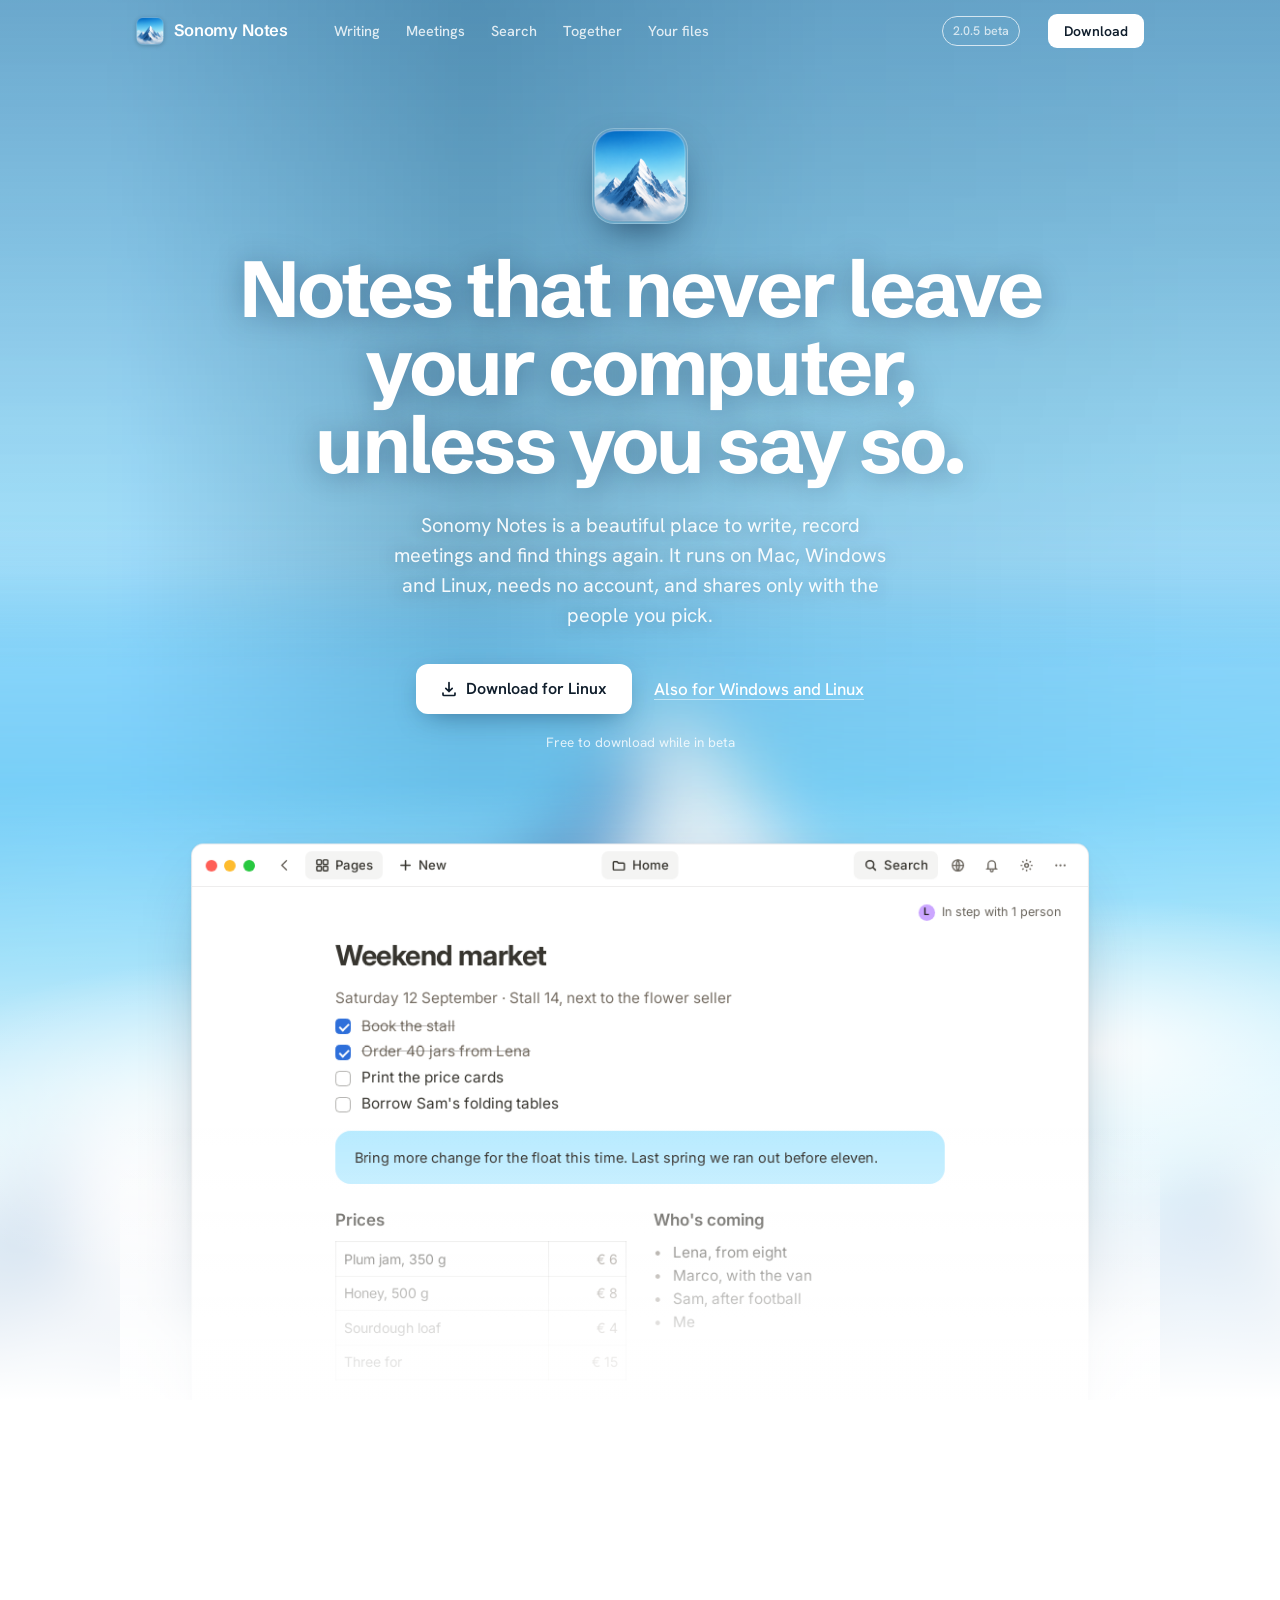
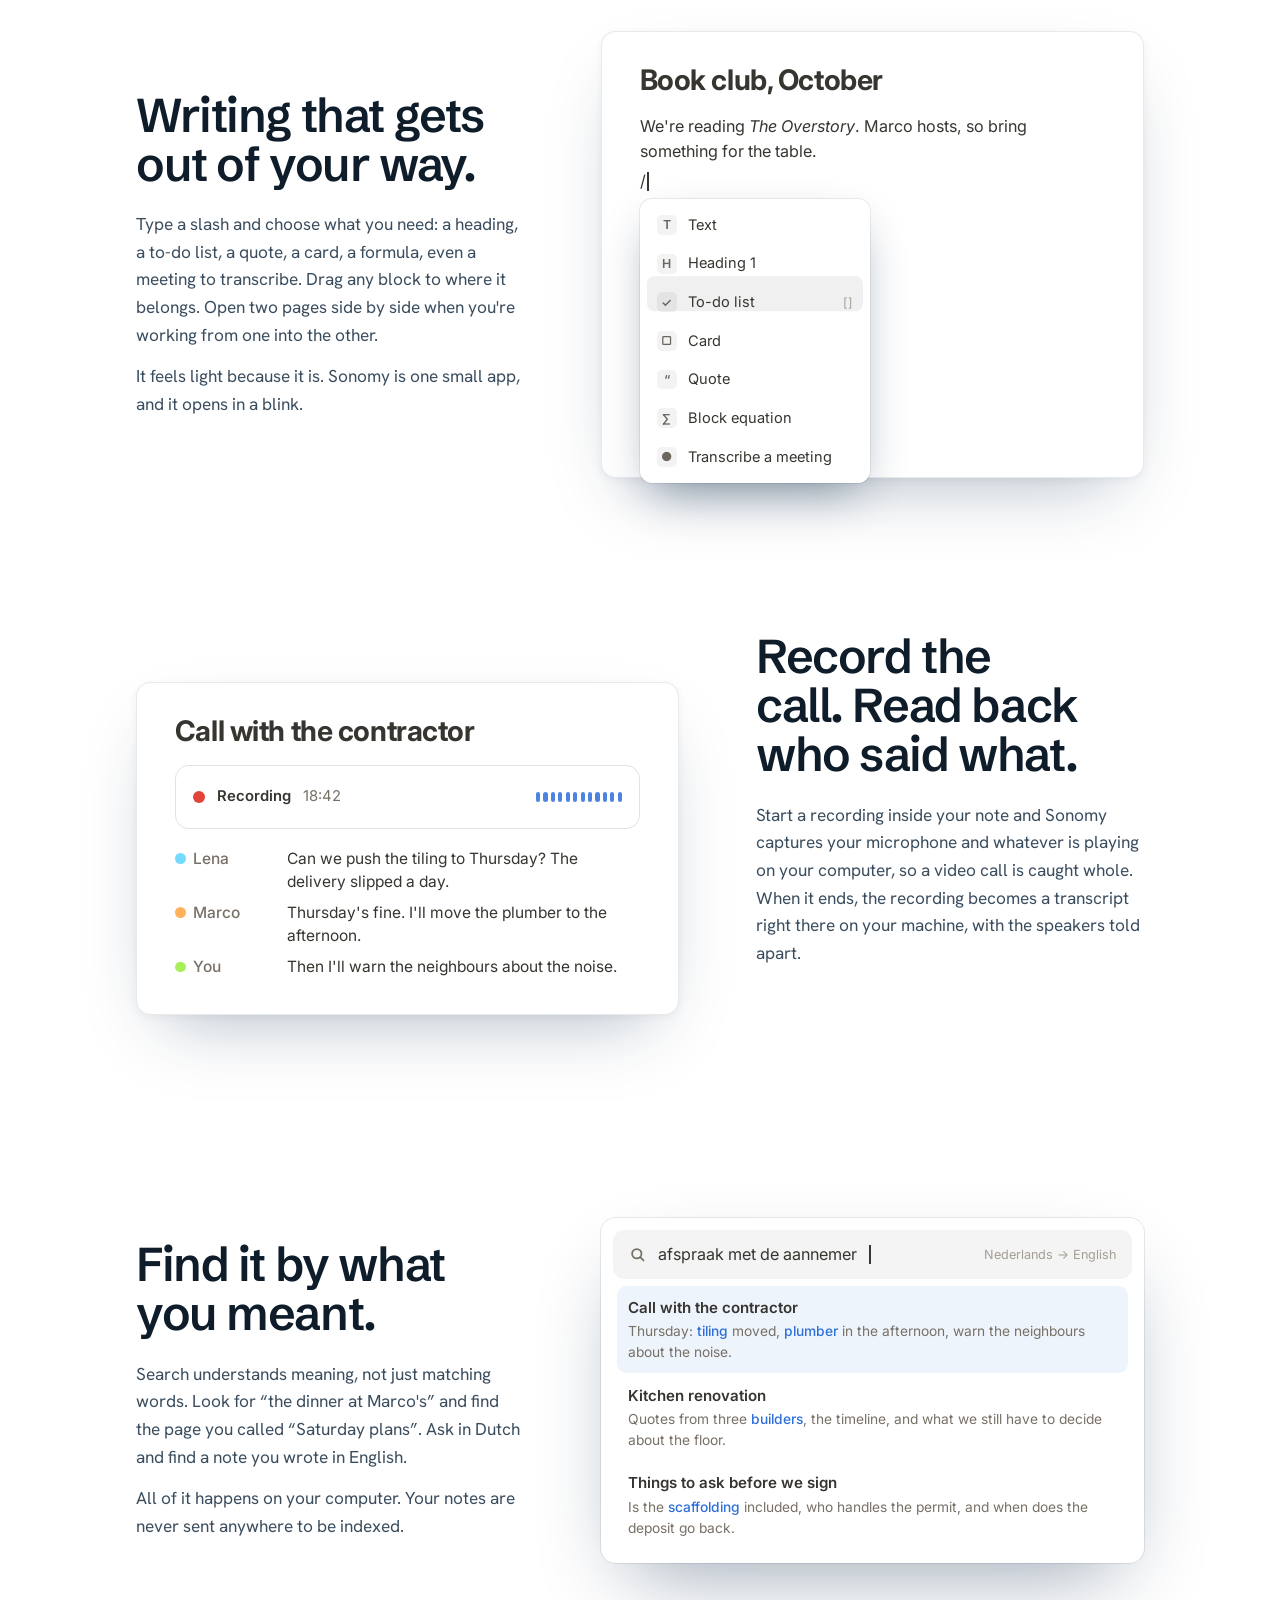
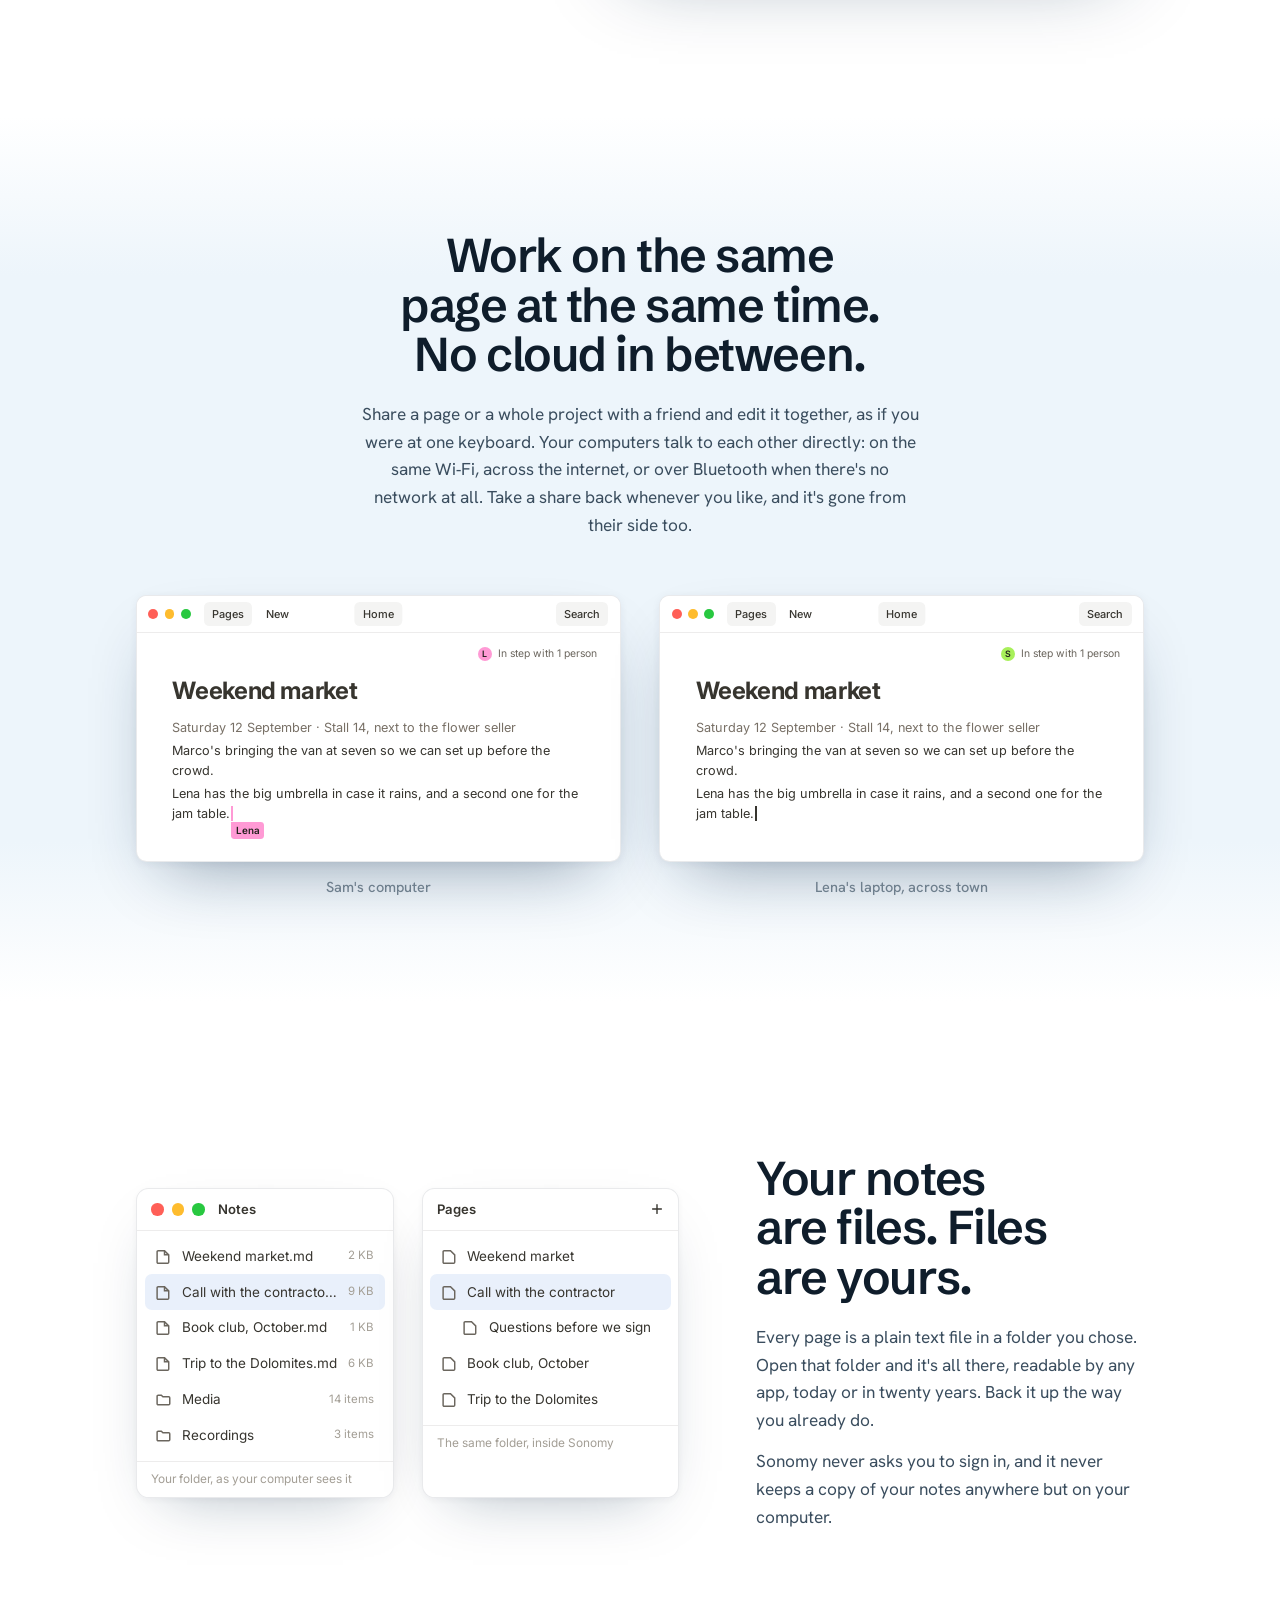
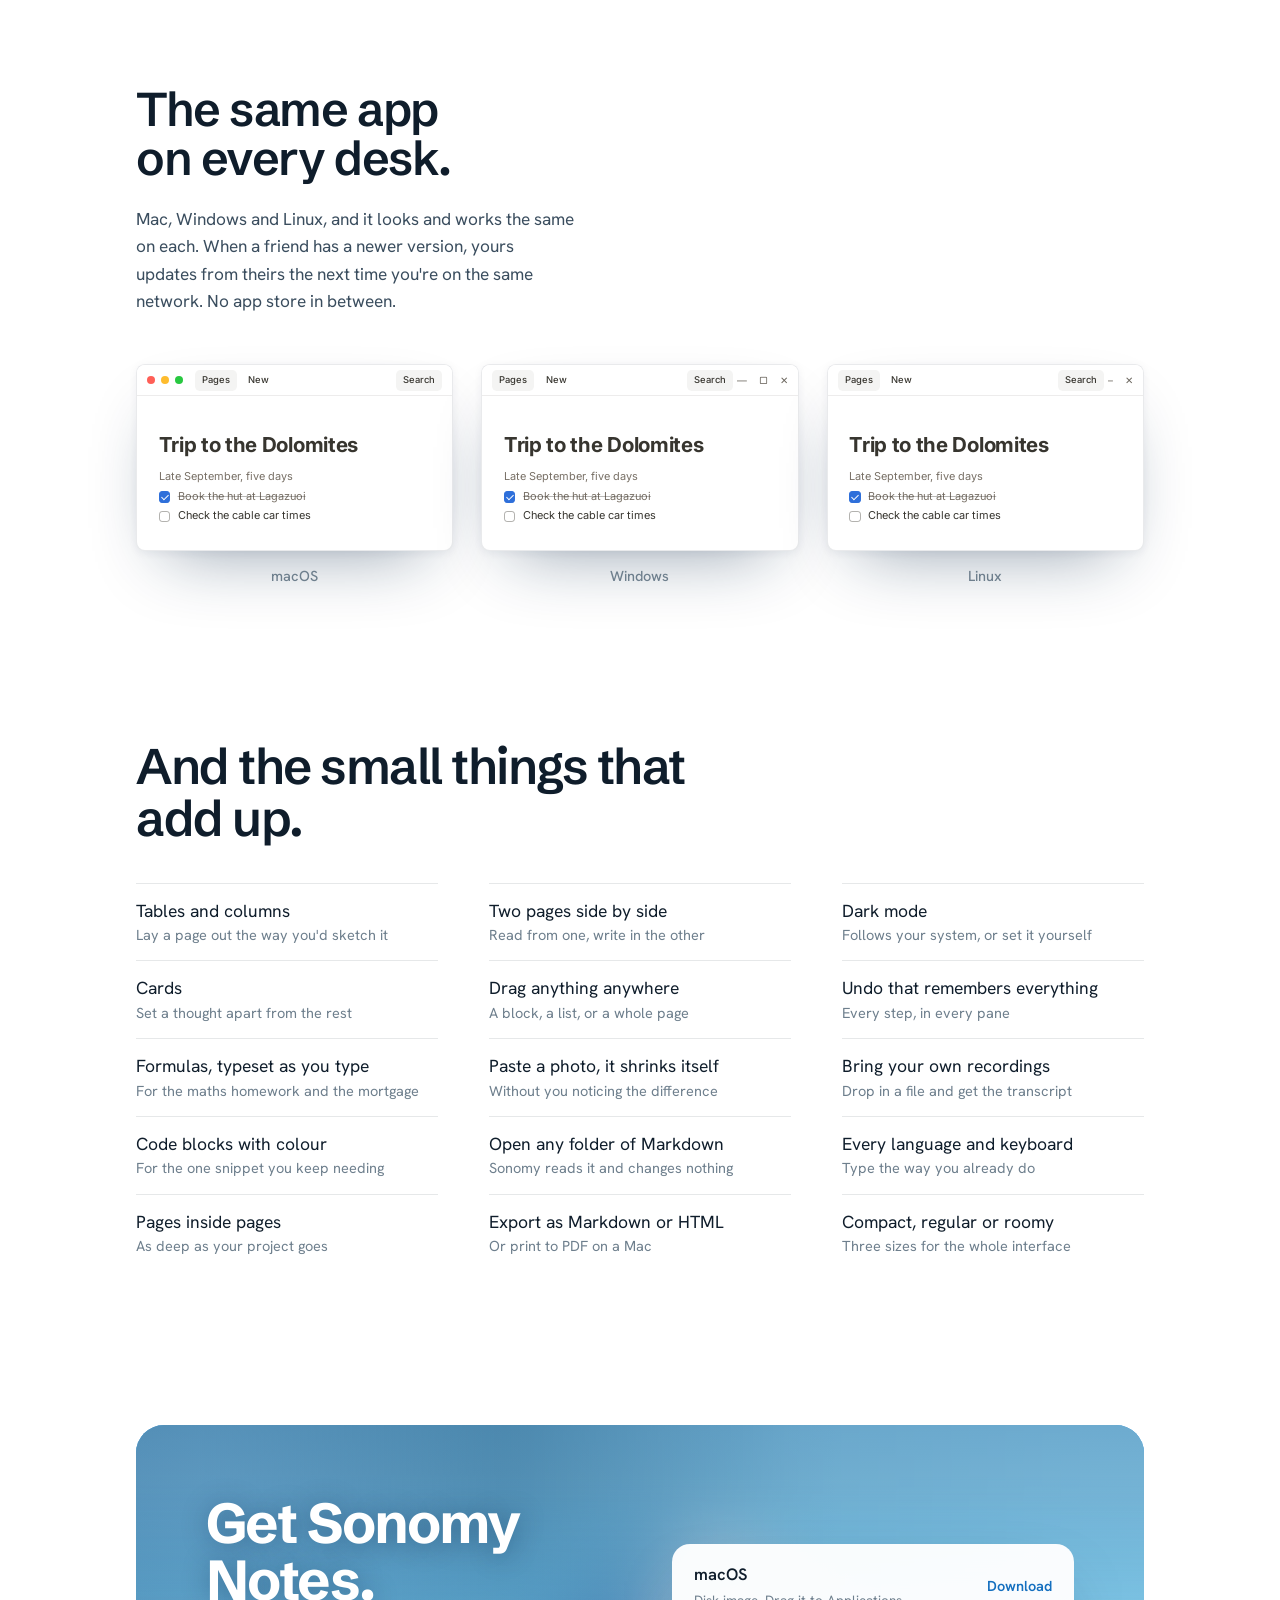
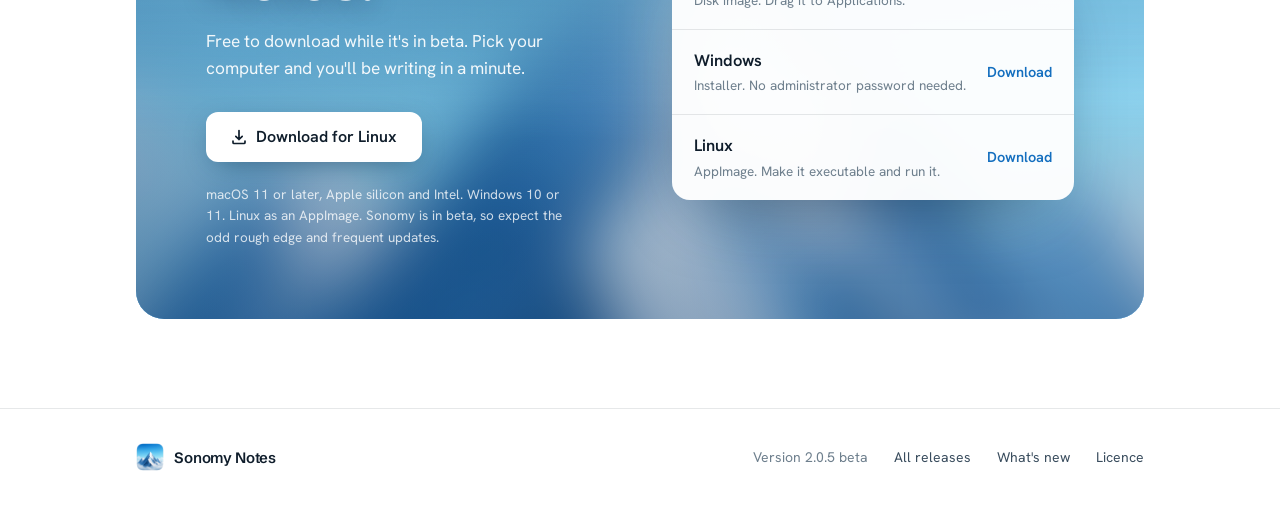
==== index.html @ e08ce179 "The version the page shows when it cannot ask The chip in the bar and the footer line said 2.0.4-bet" ====
<!doctype html>
<html lang="en">
<head>
<meta charset="utf-8">
<meta name="viewport" content="width=device-width, initial-scale=1">
<title>Sonomy Notes — notes that never leave your computer, unless you say so</title>
<meta name="description" content="A beautiful notes app for Mac, Windows and Linux. Write, record and transcribe meetings, search by meaning, and share pages with the people you choose. No account, no cloud.">

<meta property="og:title" content="Sonomy Notes">
<meta property="og:description" content="Notes that never leave your computer, unless you say so. Write, record meetings, search by meaning, share with the people you choose.">
<meta property="og:image" content="assets/summit.jpg">
<meta property="og:type" content="website">
<meta name="twitter:card" content="summary_large_image">
<meta name="theme-color" content="#1a7fd0">

<link rel="icon" href="assets/favicon.png" type="image/png">
<link rel="apple-touch-icon" href="assets/apple-touch-icon.png">

<link rel="preconnect" href="https://fonts.googleapis.com">
<link rel="preconnect" href="https://fonts.gstatic.com" crossorigin>
<link href="https://fonts.googleapis.com/css2?family=Schibsted+Grotesk:wght@500;600;700&family=Hanken+Grotesk:wght@400;500;600&family=Inter:wght@400;500;600;700&display=swap" rel="stylesheet">
<script>document.documentElement.className += ' js';</script>

<style>
:root {
  --sky-900: #0b4d8c;
  --sky-700: #146fbf;
  --sky-500: #2a93e0;
  --sky-200: #bfe3f7;
  --cloud: #edf5fb;
  --cloud-2: #f6fafd;
  --white: #ffffff;

  --ink: #0f1d2b;
  --ink-2: #3a4d5e;
  --ink-3: #6e7f8d;
  --line: rgba(15, 29, 43, .10);

  --display: 'Schibsted Grotesk', 'Helvetica Neue', Arial, sans-serif;
  --body: 'Hanken Grotesk', -apple-system, BlinkMacSystemFont, 'Segoe UI', Roboto, sans-serif;
  --ui: 'Inter', -apple-system, BlinkMacSystemFont, 'Segoe UI', Roboto, sans-serif;

  --gut: clamp(20px, 5vw, 56px);
  --measure: 1120px;
  --ease: cubic-bezier(.2, .7, .2, 1);
}

* { box-sizing: border-box; }
html { scroll-behavior: smooth; -webkit-text-size-adjust: 100%; }
@media (prefers-reduced-motion: reduce) { html { scroll-behavior: auto; } }

body {
  margin: 0;
  background: var(--white);
  color: var(--ink);
  font-family: var(--body);
  font-size: 17px;
  line-height: 1.55;
  -webkit-font-smoothing: antialiased;
  text-rendering: optimizeLegibility;
  overflow-x: hidden;
}
img { max-width: 100%; display: block; }
a { color: inherit; }
p { margin: 0; }
h1, h2, h3 { margin: 0; font-family: var(--display); font-weight: 600; }

:focus-visible { outline: 2px solid var(--sky-700); outline-offset: 3px; border-radius: 6px; }

.wrap { width: 100%; max-width: var(--measure); margin-inline: auto; padding-inline: var(--gut); }

/* Reveal on scroll. Only when scripting is on, so nothing is ever hidden without it. */
.js .rv {
  opacity: 0;
  transform: translateY(26px);
  transition: opacity .9s var(--ease), transform .9s var(--ease);
  transition-delay: var(--d, 0ms);
}
.js .rv.is-in { opacity: 1; transform: none; }
@media (prefers-reduced-motion: reduce) {
  .js .rv { opacity: 1; transform: none; transition: none; }
}

/* ---------------------------------------------------------------- Bar */
.bar {
  position: fixed; top: 0; left: 0; right: 0; z-index: 50;
  color: #fff;
  transition: background-color .35s ease, color .35s ease, border-color .35s ease, box-shadow .35s ease;
  border-bottom: 1px solid transparent;
}
.bar.is-stuck {
  color: var(--ink);
  background: rgba(255, 255, 255, .78);
  -webkit-backdrop-filter: blur(16px) saturate(160%);
  backdrop-filter: blur(16px) saturate(160%);
  border-bottom-color: var(--line);
}
.bar-in {
  display: flex; align-items: center; gap: 28px;
  height: 62px; max-width: var(--measure); margin-inline: auto; padding-inline: var(--gut);
}
.mark { display: flex; align-items: center; gap: 10px; text-decoration: none; }
.mark img { width: 28px; height: 28px; border-radius: 7px; box-shadow: 0 1px 4px rgba(0, 0, 0, .18); }
.mark span { font-family: var(--display); font-weight: 600; font-size: 16.5px; letter-spacing: -.01em; }
.nav { display: flex; gap: 26px; margin-left: 18px; }
.nav a {
  font-size: 14.5px; font-weight: 500; text-decoration: none; opacity: .82;
  transition: opacity .2s ease;
}
.nav a:hover { opacity: 1; }
.bar-sp { flex: 1; }
.ver {
  font-size: 12.5px; font-weight: 500; letter-spacing: .01em; opacity: .72;
  padding: 4px 10px; border-radius: 999px; border: 1px solid currentColor;
  white-space: nowrap;
}
.bar .btn-bar {
  opacity: 0; transform: translateY(-3px); pointer-events: none;
  transition: opacity .3s ease, transform .3s ease;
}
.bar.is-stuck .btn-bar { opacity: 1; transform: none; pointer-events: auto; }

/* ---------------------------------------------------------------- Buttons */
.btn {
  display: inline-flex; align-items: center; gap: 9px;
  font-family: var(--body); font-weight: 600; font-size: 16px; line-height: 1;
  text-decoration: none; padding: 16px 24px; border-radius: 12px;
  border: 1px solid transparent; cursor: pointer;
  transition: transform .2s var(--ease), box-shadow .2s var(--ease), background-color .2s ease, color .2s ease;
}
.btn svg { width: 16px; height: 16px; flex: none; }
.btn:hover { transform: translateY(-1px); }
.btn:active { transform: translateY(0); }
.btn-light { background: #fff; color: var(--ink); box-shadow: 0 8px 28px -10px rgba(6, 40, 70, .55); }
.btn-light:hover { box-shadow: 0 14px 34px -12px rgba(6, 40, 70, .6); }
.btn-ink { background: var(--ink); color: #fff; }
.btn-ink:hover { background: #1b2f41; }
.btn-sm { padding: 9px 15px; font-size: 14px; border-radius: 9px; }
.bar:not(.is-stuck) .btn-bar { background: #fff; color: var(--ink); }
.bar.is-stuck .btn-bar { background: var(--ink); color: #fff; box-shadow: none; }
.btn-text {
  font-weight: 500; text-decoration: underline; text-underline-offset: 4px; text-decoration-thickness: 1px;
  text-decoration-color: rgba(255, 255, 255, .5);
}
.btn-text:hover { text-decoration-color: currentColor; }
@media (prefers-reduced-motion: reduce) { .btn, .btn:hover { transform: none; } }

/* ---------------------------------------------------------------- Hero */
.hero {
  position: relative; overflow: hidden; isolation: isolate;
  background: #1f86d4; color: #fff;
  padding-top: 128px;
}
/* Two blurred crops of the icon artwork: the sky as a stretched strip, and the
   peak low down, masked, so its brightness sits behind the window rather than
   behind the headline. Both are tiny bitmaps; the blur does the rest. */
.sky {
  position: absolute; inset: -6%; z-index: -4;
  background: url("assets/sky.png") 50% 50% / 100% 100% no-repeat;
  filter: blur(18px) saturate(1.08);
}
.peak {
  position: absolute; left: -10%; right: -10%; bottom: -12%; height: 78%; z-index: -3;
  background: url("assets/peak.png") 50% 100% / 118% auto no-repeat;
  filter: blur(34px) saturate(1.05);
  -webkit-mask-image: linear-gradient(180deg, rgba(0,0,0,0) 0%, #000 45%);
  mask-image: linear-gradient(180deg, rgba(0,0,0,0) 0%, #000 45%);
  animation: skydrift 40s ease-in-out infinite alternate;
}
@keyframes skydrift {
  from { transform: translate3d(0, 0, 0) scale(1); }
  to   { transform: translate3d(-2%, 1%, 0) scale(1.06); }
}
.sky-tint {
  position: absolute; inset: 0; z-index: -2;
  background:
    linear-gradient(180deg, rgba(8, 60, 110, .34) 0%, rgba(8, 60, 110, .10) 30%, rgba(8, 60, 110, 0) 48%),
    linear-gradient(180deg, rgba(255, 255, 255, 0) 56%, rgba(255, 255, 255, .6) 78%, #fff 100%);
}
.cloud {
  position: absolute; z-index: -1; border-radius: 50%;
  background: radial-gradient(closest-side, rgba(255, 255, 255, .95), rgba(255, 255, 255, 0));
  pointer-events: none;
}
.cloud.a { width: 62vw; height: 26vw; left: -10vw; bottom: 8%; animation: drift 44s ease-in-out infinite alternate; }
.cloud.b { width: 58vw; height: 24vw; right: -14vw; bottom: 14%; animation: drift 52s ease-in-out infinite alternate-reverse; }
.cloud.c { width: 40vw; height: 16vw; left: 30vw; bottom: 2%; animation: drift 60s ease-in-out infinite alternate; }
@keyframes drift {
  from { transform: translate3d(0, 0, 0); }
  to   { transform: translate3d(6vw, -1.5vw, 0); }
}

.hero-in { position: relative; text-align: center; }
.hero-icon {
  width: 96px; height: 96px; margin: 0 auto 26px; border-radius: 22px;
  box-shadow: 0 18px 40px -14px rgba(4, 30, 60, .7), 0 0 0 1px rgba(255, 255, 255, .25) inset;
  animation: rise .9s var(--ease) both;
}
h1.hero-h {
  font-size: clamp(38px, 6.2vw, 80px);
  line-height: .98; letter-spacing: -.035em; font-weight: 700;
  max-width: 24ch; margin: 0 auto 28px;
  text-shadow: 0 2px 30px rgba(4, 30, 60, .35);
}
h1.hero-h span { display: block; animation: rise .9s var(--ease) both; }
h1.hero-h span:nth-child(2) { animation-delay: .07s; }
h1.hero-h span:nth-child(3) { animation-delay: .14s; }
.hero-lede {
  font-size: clamp(17px, 1.55vw, 20px); line-height: 1.5;
  color: rgba(255, 255, 255, .92); max-width: 46ch; margin: 0 auto 34px;
  text-shadow: 0 1px 18px rgba(4, 30, 60, .35);
  animation: rise .9s var(--ease) .16s both;
}
.hero-cta {
  display: flex; flex-wrap: wrap; justify-content: center; align-items: center; gap: 14px 22px;
  animation: rise .9s var(--ease) .26s both;
}
.hero-meta {
  display: block; margin-top: 18px; font-size: 13.5px; color: rgba(255, 255, 255, .8);
  animation: rise .9s var(--ease) .32s both;
  min-height: 1.4em;
}
@keyframes rise {
  from { opacity: 0; transform: translateY(18px); }
  to   { opacity: 1; transform: none; }
}

/* The window, coming up out of the cloud */
.hero-shot {
  position: relative; margin: clamp(36px, 4vw, 52px) auto 0;
  max-width: 1040px; padding-inline: var(--gut);
  --p: 0;
}
.shot-move {
  transform: translateY(calc((1 - var(--p)) * 46px)) scale(calc(.962 + var(--p) * .038));
  transform-origin: 50% 0;
  animation: shotin 1.2s var(--ease) .2s both;
  will-change: transform;
}
@keyframes shotin {
  from { opacity: 0; transform: translateY(90px) scale(.95); }
  to   { opacity: 1; }
}
.shot-fade {
  position: absolute; left: 0; right: 0; bottom: -2px; height: 46%; z-index: 3; pointer-events: none;
  background: linear-gradient(180deg, rgba(255, 255, 255, 0), #fff 78%);
  opacity: calc(1 - var(--p));
}
.hero-tail { height: clamp(40px, 6vw, 90px); background: #fff; }

@media (prefers-reduced-motion: reduce) {
  .sky, .cloud, .hero-icon, h1.hero-h span, .hero-lede, .hero-cta, .hero-meta, .shot-move { animation: none; }
  .shot-move { transform: none; }
  .shot-fade { opacity: .55; }
}

/* ---------------------------------------------------------------- App window mockups */
.win {
  font-family: var(--ui);
  font-size: clamp(8.4px, 1.06vw, 12.6px);
  color: #37352f; background: #fff;
  border-radius: 1em; overflow: hidden;
  border: 1px solid rgba(15, 29, 43, .09);
  box-shadow: 0 30px 70px -30px rgba(10, 40, 70, .45), 0 2px 8px rgba(10, 40, 70, .06);
  text-align: left;
}
.wbar {
  height: 3.5em; display: flex; align-items: center; gap: .5em; padding: 0 1.1em;
  border-bottom: 1px solid rgba(55, 53, 47, .09); background: #fff;
}
.tl { display: flex; gap: .6em; margin-right: .8em; }
.tl i { width: .95em; height: .95em; border-radius: 50%; display: block; }
.tl i:nth-child(1) { background: #ff5f57; } .tl i:nth-child(2) { background: #febc2e; } .tl i:nth-child(3) { background: #28c840; }
.chip {
  display: inline-flex; align-items: center; gap: .45em; height: 2.2em; padding: 0 .75em;
  border-radius: .5em; font-size: 1.05em; font-weight: 500; color: #37352f; white-space: nowrap;
}
.chip.q { background: rgba(55, 53, 47, .055); }
.chip.ic { width: 2.2em; padding: 0; justify-content: center; color: #6b665e; }
.chip svg { width: 1.15em; height: 1.15em; }
.wsp { flex: 1; }
.wbar .mid { position: absolute; left: 50%; transform: translateX(-50%); }
.wbar { position: relative; }
.wbody { padding: 2.2em 3.4em 3.2em; position: relative; }
.instep {
  position: absolute; right: 2.2em; top: 1.3em; display: flex; align-items: center; gap: .6em;
  font-size: 1em; color: #6b665e;
}
.instep b {
  width: 1.6em; height: 1.6em; border-radius: 50%; display: grid; place-items: center;
  background: #cba6ff; color: #24211d; font-weight: 600; font-size: .85em;
}
.doc { max-width: 50em; margin: 0 auto; }
.doc .t { font-size: 2.3em; font-weight: 700; letter-spacing: -.015em; line-height: 1.15; margin: .9em 0 .55em; color: #37352f; }
.doc p { font-size: 1.22em; line-height: 1.55; margin: .3em 0; }
.doc .dim { color: #787066; }
.todo { display: flex; gap: .7em; align-items: flex-start; font-size: 1.22em; line-height: 1.55; margin: .2em 0; }
.todo i {
  flex: none; width: 1.05em; height: 1.05em; margin-top: .3em; border-radius: .28em;
  border: 1.4px solid rgba(55, 53, 47, .38); position: relative;
}
.todo.on i { background: #2e6fda; border-color: #2e6fda; }
.todo.on i::after {
  content: ""; position: absolute; left: .3em; top: .1em; width: .28em; height: .55em;
  border: solid #fff; border-width: 0 .16em .16em 0; transform: rotate(45deg);
}
.todo.on span { color: #787066; text-decoration: line-through; text-decoration-color: rgba(55, 53, 47, .35); }
.card {
  background: #b8ebff; color: #24211d; border-radius: 1.1em; padding: 1.15em 1.35em; margin: 1.1em 0;
  font-size: 1.15em; line-height: 1.5;
}
.cols { display: grid; grid-template-columns: 1fr 1fr; gap: 2.2em; margin-top: 1.4em; }
.doc h3 { font-family: var(--ui); font-size: 1.35em; font-weight: 600; margin: .4em 0 .5em; color: #37352f; }
.tbl { width: 100%; border-collapse: collapse; font-size: 1.12em; }
.tbl td { padding: .45em .6em; border: 1px solid rgba(55, 53, 47, .14); }
.tbl td:last-child { text-align: right; color: #787066; }
.li { display: flex; gap: .7em; font-size: 1.22em; line-height: 1.55; }
.li::before { content: "•"; color: #787066; }

/* Editor fragment (no window bar) */
.frag {
  font-family: var(--ui);
  font-size: clamp(9px, 1.12vw, 13.5px);
  color: #37352f; background: #fff;
  border-radius: 1.1em; padding: 2.4em 2.8em 2.6em;
  border: 1px solid rgba(15, 29, 43, .09);
  box-shadow: 0 30px 70px -30px rgba(10, 40, 70, .35), 0 2px 8px rgba(10, 40, 70, .05);
  position: relative; text-align: left;
}
.frag .t { font-size: 2.1em; font-weight: 700; letter-spacing: -.015em; line-height: 1.15; margin: 0 0 .6em; }
.frag p { font-size: 1.2em; line-height: 1.55; margin: .3em 0; }

/* ---------------------------------------------------------------- Sections */
.sec { padding-top: clamp(96px, 12vw, 156px); }
.row {
  display: grid; grid-template-columns: minmax(0, 5fr) minmax(0, 7fr);
  gap: clamp(36px, 6vw, 96px); align-items: center;
}
.row.flip { grid-template-columns: minmax(0, 7fr) minmax(0, 5fr); }
.row.flip .txt { order: 2; }
.txt h2 {
  font-size: clamp(31px, 3.7vw, 48px); line-height: 1.04; letter-spacing: -.03em;
  margin-bottom: 22px; text-wrap: balance; max-width: 17ch;
}
.txt p { font-size: clamp(17px, 1.35vw, 19px); line-height: 1.6; color: var(--ink-2); max-width: 44ch; }
.txt p + p { margin-top: 14px; }
.vis { position: relative; min-width: 0; }

/* Slash menu vignette */
.slash-line { display: flex; align-items: center; gap: .1em; font-size: 1.2em; line-height: 1.55; margin-top: .3em; }
.slash-line .cur { width: 2px; height: 1.15em; background: #37352f; display: inline-block; animation: blink 1s steps(1) infinite; }
@keyframes blink { 50% { opacity: 0; } }
.slash-wrap { position: relative; }
.menu {
  position: absolute; left: 0; top: calc(100% + .35em); z-index: 2;
  width: 17em; background: #fff; border-radius: .9em; padding: .5em;
  box-shadow: 0 18px 44px -14px rgba(10, 40, 70, .45), 0 0 0 1px rgba(15, 29, 43, .08);
  transform-origin: 0 0; opacity: 0; transform: translateY(-.4em) scale(.98);
}
.is-in .menu { animation: menuin .45s var(--ease) .6s both; }
@keyframes menuin { to { opacity: 1; transform: none; } }
.mi { display: flex; align-items: center; gap: .75em; padding: .55em .7em; border-radius: .55em; font-size: 1.08em; color: #37352f; position: relative; opacity: 0; }
.is-in .mi { animation: miin .35s var(--ease) both; animation-delay: calc(.75s + var(--i) * 45ms); }
@keyframes miin { from { opacity: 0; transform: translateY(.3em); } to { opacity: 1; transform: none; } }
.mi i { width: 1.6em; height: 1.6em; border-radius: .4em; background: rgba(55, 53, 47, .06); display: grid; place-items: center; color: #6b665e; font-style: normal; font-size: .85em; font-weight: 600; }
.mi small { margin-left: auto; color: #a39e95; font-size: .85em; }
.hl {
  position: absolute; left: .5em; right: .5em; height: 2.6em; border-radius: .55em;
  background: rgba(55, 53, 47, .07); top: .5em; opacity: 0; z-index: -1;
}
.is-in .hl { animation: hlmove 2.4s var(--ease) 1.3s both; }
@keyframes hlmove {
  0%   { opacity: 0; transform: translateY(0); }
  10%  { opacity: 1; transform: translateY(0); }
  35%  { transform: translateY(2.6em); }
  65%  { transform: translateY(5.2em); }
  100% { opacity: 1; transform: translateY(5.2em); }
}
.menu { z-index: 2; }
.menu .hl { z-index: 0; }
.menu .mi { z-index: 1; }
.frag.slash { padding-bottom: 21em; }

/* Meeting vignette */
.meet {
  border: 1px solid rgba(55, 53, 47, .14); border-radius: 1em; padding: 1.1em 1.3em; margin: 1em 0 1.3em;
}
.meet-head { display: flex; align-items: center; gap: .8em; font-size: 1.1em; }
.rec { width: .8em; height: .8em; border-radius: 50%; background: #e0443b; box-shadow: 0 0 0 0 rgba(224, 68, 59, .5); }
.is-in .rec { animation: pulse 1.6s ease-out infinite; }
@keyframes pulse { 70% { box-shadow: 0 0 0 .6em rgba(224, 68, 59, 0); } 100% { box-shadow: 0 0 0 0 rgba(224, 68, 59, 0); } }
.meet-head b { font-weight: 600; }
.meet-head span { color: #787066; }
.wave { display: flex; align-items: center; gap: .22em; height: 2.2em; margin-left: auto; }
.wave i { width: .28em; border-radius: .2em; background: #2e6fda; height: 30%; display: block; opacity: .85; }
.is-in .wave i { animation: wave 1.1s ease-in-out infinite alternate; animation-delay: calc(var(--i) * -.13s); }
@keyframes wave { from { height: 18%; } to { height: var(--h, 90%); } }
.tr { display: grid; grid-template-columns: 6.2em minmax(0, 1fr); gap: .5em 1em; font-size: 1.15em; line-height: 1.5; margin-top: .5em; }
.tr .who { display: flex; align-items: center; gap: .5em; color: #787066; font-weight: 500; align-self: start; }
.tr .who i { width: .7em; height: .7em; border-radius: 50%; }
.tr > * { opacity: 0; }
.is-in .tr > * { animation: miin .45s var(--ease) both; animation-delay: calc(.5s + var(--i) * .9s); }
.type .w { display: inline-block; opacity: 0; }
.is-in .type .w { animation: wordin .18s ease-out both; animation-delay: calc(var(--t0) + var(--i) * 70ms); }
@keyframes wordin { to { opacity: 1; } }

/* Search vignette */
.pop {
  font-family: var(--ui);
  font-size: clamp(9px, 1.12vw, 13.5px);
  color: #37352f; background: #fff;
  border-radius: 1.1em; padding: .9em;
  box-shadow: 0 34px 80px -30px rgba(10, 40, 70, .45), 0 0 0 1px rgba(15, 29, 43, .09);
  max-width: 42em; margin-inline: auto; text-align: left;
}
.field {
  display: flex; align-items: center; gap: .7em; height: 3em; padding: 0 1em;
  border-radius: .7em; background: rgba(55, 53, 47, .05); font-size: 1.2em;
}
.field svg { width: 1.1em; height: 1.1em; color: #787066; flex: none; }
.field .q { display: flex; white-space: pre; }
.field .q .c { opacity: 0; }
.is-in .field .q .c { animation: wordin .05s linear both; animation-delay: calc(.4s + var(--i) * 55ms); }
.field .cur { width: 2px; height: 1.15em; background: #37352f; display: inline-block; animation: blink 1s steps(1) infinite; }
.field .lang { margin-left: auto; font-size: .78em; color: #a39e95; }
.res { padding: .5em .3em .1em; }
.r { padding: .75em .8em; border-radius: .7em; opacity: 0; }
.r.top { background: rgba(46, 111, 218, .08); }
.is-in .r { animation: miin .5s var(--ease) both; animation-delay: calc(var(--t0) + var(--i) * .16s); }
.r b { display: block; font-weight: 600; font-size: 1.12em; margin-bottom: .15em; }
.r span { color: #787066; font-size: 1.02em; line-height: 1.45; }
.r mark { background: transparent; color: #2e6fda; font-weight: 500; }

/* Together */
.band {
  margin-top: clamp(96px, 12vw, 156px);
  padding: clamp(80px, 9vw, 130px) 0 clamp(72px, 8vw, 110px);
  background: linear-gradient(180deg, #fff 0%, var(--cloud) 18%, var(--cloud) 82%, #fff 100%);
}
.band .txt { text-align: center; margin: 0 auto 56px; max-width: 64ch; }
.band .txt h2 { margin-inline: auto; max-width: 22ch; }
.band .txt p { margin-inline: auto; max-width: 56ch; }
.two { display: grid; grid-template-columns: minmax(0, 1fr) minmax(0, 1fr); gap: clamp(18px, 3vw, 40px); align-items: start; }
.two .win { font-size: clamp(7.6px, .82vw, 10.4px); }
.two .who { text-align: center; margin-top: 14px; font-size: 14.5px; color: var(--ink-3); font-weight: 500; }
.caret {
  display: inline-block; width: 2px; height: 1.15em; vertical-align: text-bottom; position: relative; margin-left: 1px;
  background: var(--c, #ff9ad5); opacity: 0;
}
.is-in .caret { animation: wordin .2s ease-out both; animation-delay: var(--t0); }
.caret.own { background: #37352f; }
.is-in .caret.own { animation: wordin .01s linear var(--t0) both, ownblink 1s steps(1) calc(var(--t0) + 1.4s) infinite; }
@keyframes ownblink { 0%, 100% { opacity: 1; } 50% { opacity: 0; } }
.caret.own::after { display: none; }
.caret::after {
  content: attr(data-n); position: absolute; left: 0; top: 100%; margin-top: .12em;
  background: var(--c, #ff9ad5); color: #24211d; font-size: .78em; font-weight: 600;
  padding: .1em .45em; border-radius: 0 .35em .35em .35em; white-space: nowrap;
}

/* Files */
.pair { display: grid; grid-template-columns: minmax(0, 1fr) minmax(0, 1fr); gap: clamp(14px, 2.4vw, 28px); align-items: stretch; }
.panel {
  font-family: var(--ui);
  font-size: clamp(9px, 1.05vw, 12.5px);
  background: #fff; border-radius: 1em; overflow: hidden;
  border: 1px solid rgba(15, 29, 43, .09);
  box-shadow: 0 24px 60px -30px rgba(10, 40, 70, .35), 0 2px 8px rgba(10, 40, 70, .05);
  text-align: left;
}
.ph { height: 3.2em; display: flex; align-items: center; gap: .6em; padding: 0 1.1em; border-bottom: 1px solid rgba(55, 53, 47, .09); font-weight: 600; font-size: 1.05em; color: #37352f; }
.ph .tl { margin-right: .4em; }
.ph.win-h { justify-content: flex-end; color: #37352f; }
.ph span.title { flex: 1; }
.pb { padding: .6em; }
.fr { display: flex; align-items: center; gap: .7em; padding: .55em .8em; border-radius: .5em; font-size: 1.08em; color: #37352f; opacity: 0; white-space: nowrap; overflow: hidden; }
.is-in .fr { animation: miin .4s var(--ease) both; animation-delay: calc(.2s + var(--i) * 70ms); }
.fr svg { width: 1.25em; height: 1.25em; color: #6b665e; flex: none; }
.fr.sel { background: rgba(46, 111, 218, .10); }
.fr .n { flex: 1; min-width: 0; overflow: hidden; text-overflow: ellipsis; }
.fr small { flex: none; margin-left: auto; color: #a39e95; font-size: .85em; }
.fr.sub { padding-left: 2.4em; }
.pf { padding: .7em 1.2em; border-top: 1px solid rgba(55, 53, 47, .09); color: #a39e95; font-size: .95em; }

/* Everywhere */
.three { display: grid; grid-template-columns: repeat(3, minmax(0, 1fr)); gap: clamp(14px, 2.4vw, 28px); }
.three .win { font-size: clamp(6.6px, .7vw, 9px); }
.three .wbody { padding: 2em 2.4em 2.6em; }
.three .lab { text-align: center; margin-top: 14px; font-size: 14.5px; color: var(--ink-3); font-weight: 500; }
.wc { display: flex; gap: 1.2em; color: #6b665e; font-size: 1.1em; margin-left: auto; }
.wc i { font-style: normal; }

/* The small things */
.also { padding-top: clamp(96px, 12vw, 156px); }
.also h2 { font-size: clamp(31px, 3.9vw, 50px); line-height: 1.04; letter-spacing: -.03em; max-width: 18ch; margin-bottom: 38px; }
.also ul {
  list-style: none; margin: 0; padding: 0;
  columns: 3; column-gap: clamp(28px, 4vw, 56px);
}
.also li {
  break-inside: avoid; padding: 15px 0; border-top: 1px solid var(--line);
  font-size: 17.5px; line-height: 1.4; color: var(--ink);
}
.also li small { display: block; color: var(--ink-3); font-size: 14.5px; margin-top: 2px; }

/* Download */
.get { padding: clamp(96px, 12vw, 156px) 0 clamp(56px, 7vw, 90px); }
.skycard {
  position: relative; overflow: hidden; isolation: isolate;
  border-radius: 28px; color: #fff; background: #1f86d4;
  padding: clamp(40px, 5.5vw, 76px);
  display: grid; grid-template-columns: minmax(0, 6fr) minmax(0, 6fr); gap: clamp(32px, 5vw, 72px); align-items: center;
}
.skycard .sky { inset: -8%; }
.skycard .peak { height: 120%; bottom: -30%; left: -20%; right: -20%; background-size: 90% auto; background-position: 78% 100%; opacity: .9; }
.skycard .sky-tint {
  background:
    linear-gradient(180deg, rgba(8, 60, 110, .30), rgba(8, 60, 110, .10) 55%, rgba(8, 60, 110, .34)),
    linear-gradient(90deg, rgba(8, 60, 110, .28), rgba(8, 60, 110, 0) 70%);
}
.skycard h2 { font-size: clamp(34px, 4.4vw, 58px); line-height: 1; letter-spacing: -.035em; font-weight: 700; margin-bottom: 20px; text-shadow: 0 2px 26px rgba(4, 30, 60, .35); }
.skycard .lede { font-size: clamp(16.5px, 1.35vw, 19px); line-height: 1.55; color: rgba(255, 255, 255, .92); max-width: 40ch; margin-bottom: 30px; }
.skycard .req { margin-top: 22px; font-size: 13.5px; color: rgba(255, 255, 255, .78); line-height: 1.6; max-width: 46ch; }
.plats {
  background: rgba(255, 255, 255, .96); color: var(--ink); border-radius: 18px; overflow: hidden;
  box-shadow: 0 30px 70px -30px rgba(4, 30, 60, .6);
}
.plat {
  display: grid; grid-template-columns: 1fr auto; align-items: center; gap: 10px 18px;
  padding: 18px 22px; text-decoration: none;
  border-top: 1px solid var(--line); transition: background-color .2s ease;
}
.plat:first-child { border-top: 0; }
.plat:hover { background: var(--cloud-2); }
.plat .os { font-weight: 600; font-size: 16.5px; margin-bottom: 2px; }
.plat .file { font-size: 13.5px; color: var(--ink-3); overflow-wrap: anywhere; }
.plat .go { font-weight: 600; font-size: 14.5px; color: var(--sky-700); white-space: nowrap; }
.plat.none .os, .plat.none .go { color: var(--ink-3); }

/* Footer */
.foot { padding: 34px 0 44px; border-top: 1px solid var(--line); }
.foot-in {
  display: flex; flex-wrap: wrap; align-items: center; gap: 14px 26px;
  font-size: 14px; color: var(--ink-3);
}
.foot .mark { color: var(--ink); }
.foot .mark img { box-shadow: none; }
.foot .mark span { font-size: 15px; }
.foot .fsp { flex: 1; }
.foot a { color: var(--ink-2); text-decoration: none; }
.foot a:hover { color: var(--ink); text-decoration: underline; text-underline-offset: 3px; }

/* ---------------------------------------------------------------- Narrow */
@media (max-width: 900px) {
  .nav { display: none; }
  .row, .row.flip { grid-template-columns: minmax(0, 1fr); gap: 36px; }
  .row.flip .txt { order: 0; }
  .txt h2 { max-width: 20ch; }
  .txt p { max-width: 60ch; }
  .win { font-size: clamp(7.6px, 1.5vw, 11px); }
  .frag, .pop, .panel { font-size: clamp(9.5px, 1.6vw, 13.5px); }
  .also ul { columns: 2; }
  .skycard { grid-template-columns: minmax(0, 1fr); }
}
@media (max-width: 640px) {
  .ver { display: none; }
  .bar-in { gap: 16px; }
  .hero { padding-top: 120px; }
  .hero-icon { width: 84px; height: 84px; border-radius: 20px; margin-bottom: 24px; }
  h1.hero-h { font-size: clamp(34px, 9.6vw, 44px); max-width: 100%; }
  h1.hero-h span { display: inline; }
  .wbar .mid, .wbar .chip.q ~ .chip.ic { display: none; }
  .two { grid-template-columns: minmax(0, 1fr); }
  .two .win { font-size: clamp(8px, 2.2vw, 11px); }
  .three { grid-template-columns: minmax(0, 1fr); gap: 26px; }
  .three .win { font-size: clamp(8px, 2.2vw, 11px); }
  .pair { grid-template-columns: minmax(0, 1fr); }
  .also ul { columns: 1; }
  .cols { grid-template-columns: minmax(0, 1fr); gap: .6em; }
  .wave { display: none; }
  .hero-shot { padding-inline: 12px; }
  .wbody { padding: 2.2em 2em 2.6em; }
  .instep { display: none; }
  .frag.slash { padding-bottom: 21em; }
  .plat { grid-template-columns: 1fr; }
  .plat .go { justify-self: start; }
  .skycard { border-radius: 20px; }
}
</style>
</head>
<body>

<header class="bar" id="bar">
  <div class="bar-in">
    <a class="mark" href="#top">
      <img src="assets/icon.png" alt="" width="28" height="28">
      <span>Sonomy Notes</span>
    </a>
    <nav class="nav" aria-label="Sections">
      <a href="#writing">Writing</a>
      <a href="#meetings">Meetings</a>
      <a href="#search">Search</a>
      <a href="#together">Together</a>
      <a href="#yours">Your files</a>
    </nav>
    <div class="bar-sp"></div>
    <span class="ver" id="tag-version">2.0.5 beta</span>
    <a class="btn btn-sm btn-bar" id="cta-bar" href="https://github.com/LarsLagauw/sonomy-releases/releases/latest">Download</a>
  </div>
</header>

<main id="top">

  <!-- Hero -->
  <section class="hero" id="hero">
    <div class="sky" aria-hidden="true"></div>
    <div class="peak" aria-hidden="true"></div>
    <div class="sky-tint" aria-hidden="true"></div>
    <div class="cloud a" aria-hidden="true"></div>
    <div class="cloud b" aria-hidden="true"></div>
    <div class="cloud c" aria-hidden="true"></div>

    <div class="hero-in wrap">
      <img class="hero-icon" src="assets/icon-256.png" alt="" width="104" height="104">
      <h1 class="hero-h">
        <span>Notes that never leave</span>
        <span>your computer,</span>
        <span>unless you say so.</span>
      </h1>
      <p class="hero-lede">
        Sonomy Notes is a beautiful place to write, record meetings and find things again.
        It runs on Mac, Windows and Linux, needs no account, and shares only with the people you pick.
      </p>
      <div class="hero-cta">
        <a class="btn btn-light" id="cta-main" href="https://github.com/LarsLagauw/sonomy-releases/releases/latest">
          <svg viewBox="0 0 16 16" fill="none" stroke="currentColor" stroke-width="1.7" stroke-linecap="round" stroke-linejoin="round" aria-hidden="true"><path d="M8 1.5v9m0 0 3.2-3.2M8 10.5 4.8 7.3M2 12v1.5a1 1 0 0 0 1 1h10a1 1 0 0 0 1-1V12"/></svg>
          <span id="cta-main-label">Download the latest version</span>
        </a>
        <a class="btn-text" href="#download">Also for Windows and Linux</a>
      </div>
      <span class="hero-meta" id="cta-note">Free to download while in beta</span>
    </div>

    <div class="hero-shot" id="shot">
      <div class="shot-move">
        <div class="win" aria-hidden="true">
          <div class="wbar">
            <div class="tl"><i></i><i></i><i></i></div>
            <span class="chip ic"><svg viewBox="0 0 16 16" fill="none" stroke="currentColor" stroke-width="1.5" stroke-linecap="round"><path d="M10 3 5 8l5 5"/></svg></span>
            <span class="chip q"><svg viewBox="0 0 16 16" fill="none" stroke="currentColor" stroke-width="1.5"><rect x="2" y="2" width="5" height="5" rx="1"/><rect x="9" y="2" width="5" height="5" rx="1"/><rect x="2" y="9" width="5" height="5" rx="1"/><rect x="9" y="9" width="5" height="5" rx="1"/></svg>Pages</span>
            <span class="chip"><svg viewBox="0 0 16 16" fill="none" stroke="currentColor" stroke-width="1.6" stroke-linecap="round"><path d="M8 3v10M3 8h10"/></svg>New</span>
            <span class="chip q mid"><svg viewBox="0 0 16 16" fill="none" stroke="currentColor" stroke-width="1.5"><path d="M2 5a1 1 0 0 1 1-1h3l1.5 1.5H13a1 1 0 0 1 1 1V12a1 1 0 0 1-1 1H3a1 1 0 0 1-1-1V5Z"/></svg>Home</span>
            <span class="wsp"></span>
            <span class="chip q"><svg viewBox="0 0 16 16" fill="none" stroke="currentColor" stroke-width="1.6" stroke-linecap="round"><circle cx="7" cy="7" r="4.2"/><path d="m13 13-3-3"/></svg>Search</span>
            <span class="chip ic"><svg viewBox="0 0 16 16" fill="none" stroke="currentColor" stroke-width="1.5"><circle cx="8" cy="8" r="6"/><path d="M2 8h12M8 2c2 2 2 10 0 12M8 2c-2 2-2 10 0 12"/></svg></span>
            <span class="chip ic"><svg viewBox="0 0 16 16" fill="none" stroke="currentColor" stroke-width="1.5" stroke-linecap="round"><path d="M4 11V7a4 4 0 0 1 8 0v4l1 1H3l1-1ZM6.5 13.5a1.5 1.5 0 0 0 3 0"/></svg></span>
            <span class="chip ic"><svg viewBox="0 0 16 16" fill="none" stroke="currentColor" stroke-width="1.5"><circle cx="8" cy="8" r="2"/><path d="M8 1.5v2M8 12.5v2M1.5 8h2M12.5 8h2M3.4 3.4l1.4 1.4M11.2 11.2l1.4 1.4M3.4 12.6l1.4-1.4M11.2 4.8l1.4-1.4"/></svg></span>
            <span class="chip ic"><svg viewBox="0 0 16 16" fill="currentColor"><circle cx="3.5" cy="8" r="1.2"/><circle cx="8" cy="8" r="1.2"/><circle cx="12.5" cy="8" r="1.2"/></svg></span>
          </div>
          <div class="wbody">
            <div class="instep"><b>L</b>In step with 1 person</div>
            <div class="doc">
              <div class="t">Weekend market</div>
              <p class="dim">Saturday 12 September · Stall 14, next to the flower seller</p>
              <div class="todo on"><i></i><span>Book the stall</span></div>
              <div class="todo on"><i></i><span>Order 40 jars from Lena</span></div>
              <div class="todo"><i></i><span>Print the price cards</span></div>
              <div class="todo"><i></i><span>Borrow Sam's folding tables</span></div>
              <div class="card">Bring more change for the float this time. Last spring we ran out before eleven.</div>
              <div class="cols">
                <div>
                  <h3>Prices</h3>
                  <table class="tbl">
                    <tr><td>Plum jam, 350 g</td><td>€ 6</td></tr>
                    <tr><td>Honey, 500 g</td><td>€ 8</td></tr>
                    <tr><td>Sourdough loaf</td><td>€ 4</td></tr>
                    <tr><td>Three for</td><td>€ 15</td></tr>
                  </table>
                </div>
                <div>
                  <h3>Who's coming</h3>
                  <div class="li">Lena, from eight</div>
                  <div class="li">Marco, with the van</div>
                  <div class="li">Sam, after football</div>
                  <div class="li">Me</div>
                </div>
              </div>
            </div>
          </div>
        </div>
      </div>
      <div class="shot-fade" aria-hidden="true"></div>
    </div>
  </section>
  <div class="hero-tail"></div>

  <!-- Writing -->
  <section class="sec" id="writing">
    <div class="wrap row">
      <div class="txt">
        <h2 class="rv">Writing that gets out of your way.</h2>
        <p class="rv" style="--d:80ms">Type a slash and choose what you need: a heading, a to-do list, a quote, a card, a formula, even a meeting to transcribe. Drag any block to where it belongs. Open two pages side by side when you're working from one into the other.</p>
        <p class="rv" style="--d:140ms">It feels light because it is. Sonomy is one small app, and it opens in a blink.</p>
      </div>
      <div class="vis rv" style="--d:120ms" data-vig>
        <div class="frag slash" aria-hidden="true">
          <div class="t">Book club, October</div>
          <p>We're reading <em>The Overstory</em>. Marco hosts, so bring something for the table.</p>
          <div class="slash-wrap">
          <div class="slash-line"><span>/</span><span class="cur"></span></div>
          <div class="menu">
            <div class="hl"></div>
            <div class="mi" style="--i:0"><i>T</i>Text</div>
            <div class="mi" style="--i:1"><i>H</i>Heading 1</div>
            <div class="mi" style="--i:2"><i>✓</i>To-do list<small>[]</small></div>
            <div class="mi" style="--i:3"><i>▢</i>Card</div>
            <div class="mi" style="--i:4"><i>“</i>Quote</div>
            <div class="mi" style="--i:5"><i>∑</i>Block equation</div>
            <div class="mi" style="--i:6"><i>●</i>Transcribe a meeting</div>
          </div>
          </div>
        </div>
      </div>
    </div>
  </section>

  <!-- Meetings -->
  <section class="sec" id="meetings">
    <div class="wrap row flip">
      <div class="txt">
        <h2 class="rv">Record the call. Read back who said what.</h2>
        <p class="rv" style="--d:80ms">Start a recording inside your note and Sonomy captures your microphone and whatever is playing on your computer, so a video call is caught whole. When it ends, the recording becomes a transcript right there on your machine, with the speakers told apart.</p>
        <p class="rv" style="--d:140ms">Nothing is uploaded and there is nothing extra to install. If you'd like a short summary as well, that's an option you can turn on.</p>
      </div>
      <div class="vis rv" style="--d:120ms" data-vig>
        <div class="frag" aria-hidden="true">
          <div class="t">Call with the contractor</div>
          <div class="meet">
            <div class="meet-head">
              <span class="rec"></span><b>Recording</b><span>18:42</span>
              <div class="wave">
                <i style="--i:0;--h:60%"></i><i style="--i:1;--h:95%"></i><i style="--i:2;--h:45%"></i><i style="--i:3;--h:80%"></i><i style="--i:4;--h:100%"></i><i style="--i:5;--h:55%"></i><i style="--i:6;--h:85%"></i><i style="--i:7;--h:40%"></i><i style="--i:8;--h:70%"></i><i style="--i:9;--h:90%"></i><i style="--i:10;--h:50%"></i><i style="--i:11;--h:75%"></i>
              </div>
            </div>
          </div>
          <div class="tr">
            <div class="who" style="--i:0"><i style="background:#74dbff"></i>Lena</div>
            <div class="type" style="--i:0;--t0:.9s" data-type>Can we push the tiling to Thursday? The delivery slipped a day.</div>
            <div class="who" style="--i:1"><i style="background:#ffb25c"></i>Marco</div>
            <div class="type" style="--i:1;--t0:1.8s" data-type>Thursday's fine. I'll move the plumber to the afternoon.</div>
            <div class="who" style="--i:2"><i style="background:#a8f05a"></i>You</div>
            <div class="type" style="--i:2;--t0:2.7s" data-type>Then I'll warn the neighbours about the noise.</div>
          </div>
        </div>
      </div>
    </div>
  </section>

  <!-- Search -->
  <section class="sec" id="search">
    <div class="wrap row">
      <div class="txt">
        <h2 class="rv">Find it by what you meant.</h2>
        <p class="rv" style="--d:80ms">Search understands meaning, not just matching words. Look for “the dinner at Marco's” and find the page you called “Saturday plans”. Ask in Dutch and find a note you wrote in English.</p>
        <p class="rv" style="--d:140ms">All of it happens on your computer. Your notes are never sent anywhere to be indexed.</p>
      </div>
      <div class="vis rv" style="--d:120ms" data-vig>
        <div class="pop" aria-hidden="true">
          <div class="field">
            <svg viewBox="0 0 16 16" fill="none" stroke="currentColor" stroke-width="1.6" stroke-linecap="round"><circle cx="7" cy="7" r="4.2"/><path d="m13 13-3-3"/></svg>
            <span class="q" data-chars>afspraak met de aannemer</span><span class="cur"></span>
            <span class="lang">Nederlands → English</span>
          </div>
          <div class="res" style="--t0:2.1s">
            <div class="r top" style="--i:0"><b>Call with the contractor</b><span>Thursday: <mark>tiling</mark> moved, <mark>plumber</mark> in the afternoon, warn the neighbours about the noise.</span></div>
            <div class="r" style="--i:1"><b>Kitchen renovation</b><span>Quotes from three <mark>builders</mark>, the timeline, and what we still have to decide about the floor.</span></div>
            <div class="r" style="--i:2"><b>Things to ask before we sign</b><span>Is the <mark>scaffolding</mark> included, who handles the permit, and when does the deposit go back.</span></div>
          </div>
        </div>
      </div>
    </div>
  </section>

  <!-- Together -->
  <section class="band" id="together">
    <div class="wrap">
      <div class="txt">
        <h2 class="rv">Work on the same page at the same time. No cloud in between.</h2>
        <p class="rv" style="--d:80ms">Share a page or a whole project with a friend and edit it together, as if you were at one keyboard. Your computers talk to each other directly: on the same Wi‑Fi, across the internet, or over Bluetooth when there's no network at all. Take a share back whenever you like, and it's gone from their side too.</p>
      </div>
      <div class="two rv" style="--d:120ms" data-vig>
        <div>
          <div class="win" aria-hidden="true">
            <div class="wbar">
              <div class="tl"><i></i><i></i><i></i></div>
              <span class="chip q">Pages</span><span class="chip">New</span>
              <span class="chip q mid">Home</span>
              <span class="wsp"></span><span class="chip q">Search</span>
            </div>
            <div class="wbody">
              <div class="instep"><b style="background:#ff9ad5">L</b>In step with 1 person</div>
              <div class="doc">
                <div class="t">Weekend market</div>
                <p class="dim">Saturday 12 September · Stall 14, next to the flower seller</p>
                <p>Marco's bringing the van at seven so we can set up before the crowd.</p>
                <p><span class="type" style="--t0:.6s" data-type>Lena has the big umbrella in case it rains, and a second one for the jam table.</span><span class="caret" data-n="Lena" style="--c:#ff9ad5;--t0:.6s"></span></p>
              </div>
            </div>
          </div>
          <div class="who">Sam's computer</div>
        </div>
        <div>
          <div class="win" aria-hidden="true">
            <div class="wbar">
              <div class="tl"><i></i><i></i><i></i></div>
              <span class="chip q">Pages</span><span class="chip">New</span>
              <span class="chip q mid">Home</span>
              <span class="wsp"></span><span class="chip q">Search</span>
            </div>
            <div class="wbody">
              <div class="instep"><b style="background:#a8f05a">S</b>In step with 1 person</div>
              <div class="doc">
                <div class="t">Weekend market</div>
                <p class="dim">Saturday 12 September · Stall 14, next to the flower seller</p>
                <p>Marco's bringing the van at seven so we can set up before the crowd.</p>
                <p><span class="type" style="--t0:.6s" data-type>Lena has the big umbrella in case it rains, and a second one for the jam table.</span><span class="caret own" style="--t0:.6s"></span></p>
              </div>
            </div>
          </div>
          <div class="who">Lena's laptop, across town</div>
        </div>
      </div>
    </div>
  </section>

  <!-- Yours -->
  <section class="sec" id="yours">
    <div class="wrap row flip">
      <div class="txt">
        <h2 class="rv">Your notes are files. Files are yours.</h2>
        <p class="rv" style="--d:80ms">Every page is a plain text file in a folder you chose. Open that folder and it's all there, readable by any app, today or in twenty years. Back it up the way you already do.</p>
        <p class="rv" style="--d:140ms">Sonomy never asks you to sign in, and it never keeps a copy of your notes anywhere but on your computer.</p>
      </div>
      <div class="vis rv" style="--d:120ms" data-vig>
        <div class="pair" aria-hidden="true">
          <div class="panel">
            <div class="ph"><div class="tl"><i></i><i></i><i></i></div><span class="title">Notes</span></div>
            <div class="pb">
              <div class="fr" style="--i:0"><svg viewBox="0 0 16 16" fill="none" stroke="currentColor" stroke-width="1.4"><path d="M3 2.5h6l4 4v7a1 1 0 0 1-1 1H3a1 1 0 0 1-1-1v-10a1 1 0 0 1 1-1Z"/><path d="M9 2.5v4h4"/></svg><span class="n">Weekend market.md</span><small>2 KB</small></div>
              <div class="fr sel" style="--i:1"><svg viewBox="0 0 16 16" fill="none" stroke="currentColor" stroke-width="1.4"><path d="M3 2.5h6l4 4v7a1 1 0 0 1-1 1H3a1 1 0 0 1-1-1v-10a1 1 0 0 1 1-1Z"/><path d="M9 2.5v4h4"/></svg><span class="n">Call with the contractor.md</span><small>9 KB</small></div>
              <div class="fr" style="--i:2"><svg viewBox="0 0 16 16" fill="none" stroke="currentColor" stroke-width="1.4"><path d="M3 2.5h6l4 4v7a1 1 0 0 1-1 1H3a1 1 0 0 1-1-1v-10a1 1 0 0 1 1-1Z"/><path d="M9 2.5v4h4"/></svg><span class="n">Book club, October.md</span><small>1 KB</small></div>
              <div class="fr" style="--i:3"><svg viewBox="0 0 16 16" fill="none" stroke="currentColor" stroke-width="1.4"><path d="M3 2.5h6l4 4v7a1 1 0 0 1-1 1H3a1 1 0 0 1-1-1v-10a1 1 0 0 1 1-1Z"/><path d="M9 2.5v4h4"/></svg><span class="n">Trip to the Dolomites.md</span><small>6 KB</small></div>
              <div class="fr" style="--i:4"><svg viewBox="0 0 16 16" fill="none" stroke="currentColor" stroke-width="1.4"><path d="M2 5a1 1 0 0 1 1-1h3l1.5 1.5H13a1 1 0 0 1 1 1V12a1 1 0 0 1-1 1H3a1 1 0 0 1-1-1V5Z"/></svg><span class="n">Media</span><small>14 items</small></div>
              <div class="fr" style="--i:5"><svg viewBox="0 0 16 16" fill="none" stroke="currentColor" stroke-width="1.4"><path d="M2 5a1 1 0 0 1 1-1h3l1.5 1.5H13a1 1 0 0 1 1 1V12a1 1 0 0 1-1 1H3a1 1 0 0 1-1-1V5Z"/></svg><span class="n">Recordings</span><small>3 items</small></div>
            </div>
            <div class="pf">Your folder, as your computer sees it</div>
          </div>
          <div class="panel">
            <div class="ph"><span class="title">Pages</span><svg viewBox="0 0 16 16" width="14" height="14" fill="none" stroke="currentColor" stroke-width="1.6" stroke-linecap="round"><path d="M8 3v10M3 8h10"/></svg></div>
            <div class="pb">
              <div class="fr" style="--i:0"><svg viewBox="0 0 16 16" fill="none" stroke="currentColor" stroke-width="1.4"><path d="M3 2.5h6l4 4v7a1 1 0 0 1-1 1H3a1 1 0 0 1-1-1v-10a1 1 0 0 1 1-1Z"/></svg><span class="n">Weekend market</span></div>
              <div class="fr sel" style="--i:1"><svg viewBox="0 0 16 16" fill="none" stroke="currentColor" stroke-width="1.4"><path d="M3 2.5h6l4 4v7a1 1 0 0 1-1 1H3a1 1 0 0 1-1-1v-10a1 1 0 0 1 1-1Z"/></svg><span class="n">Call with the contractor</span></div>
              <div class="fr sub" style="--i:2"><svg viewBox="0 0 16 16" fill="none" stroke="currentColor" stroke-width="1.4"><path d="M3 2.5h6l4 4v7a1 1 0 0 1-1 1H3a1 1 0 0 1-1-1v-10a1 1 0 0 1 1-1Z"/></svg><span class="n">Questions before we sign</span></div>
              <div class="fr" style="--i:3"><svg viewBox="0 0 16 16" fill="none" stroke="currentColor" stroke-width="1.4"><path d="M3 2.5h6l4 4v7a1 1 0 0 1-1 1H3a1 1 0 0 1-1-1v-10a1 1 0 0 1 1-1Z"/></svg><span class="n">Book club, October</span></div>
              <div class="fr" style="--i:4"><svg viewBox="0 0 16 16" fill="none" stroke="currentColor" stroke-width="1.4"><path d="M3 2.5h6l4 4v7a1 1 0 0 1-1 1H3a1 1 0 0 1-1-1v-10a1 1 0 0 1 1-1Z"/></svg><span class="n">Trip to the Dolomites</span></div>
            </div>
            <div class="pf">The same folder, inside Sonomy</div>
          </div>
        </div>
      </div>
    </div>
  </section>

  <!-- Everywhere -->
  <section class="sec" id="everywhere">
    <div class="wrap">
      <div class="txt" style="max-width:60ch;margin-bottom:48px">
        <h2 class="rv">The same app on every desk.</h2>
        <p class="rv" style="--d:80ms">Mac, Windows and Linux, and it looks and works the same on each. When a friend has a newer version, yours updates from theirs the next time you're on the same network. No app store in between.</p>
      </div>
      <div class="three rv" style="--d:120ms">
        <div>
          <div class="win" aria-hidden="true">
            <div class="wbar"><div class="tl"><i></i><i></i><i></i></div><span class="chip q">Pages</span><span class="chip">New</span><span class="wsp"></span><span class="chip q">Search</span></div>
            <div class="wbody"><div class="doc"><div class="t">Trip to the Dolomites</div><p class="dim">Late September, five days</p><div class="todo on"><i></i><span>Book the hut at Lagazuoi</span></div><div class="todo"><i></i><span>Check the cable car times</span></div></div></div>
          </div>
          <div class="lab">macOS</div>
        </div>
        <div>
          <div class="win" aria-hidden="true">
            <div class="wbar"><span class="chip q">Pages</span><span class="chip">New</span><span class="wsp"></span><span class="chip q">Search</span><span class="wc"><i>—</i><i>▢</i><i>✕</i></span></div>
            <div class="wbody"><div class="doc"><div class="t">Trip to the Dolomites</div><p class="dim">Late September, five days</p><div class="todo on"><i></i><span>Book the hut at Lagazuoi</span></div><div class="todo"><i></i><span>Check the cable car times</span></div></div></div>
          </div>
          <div class="lab">Windows</div>
        </div>
        <div>
          <div class="win" aria-hidden="true">
            <div class="wbar"><span class="chip q">Pages</span><span class="chip">New</span><span class="wsp"></span><span class="chip q">Search</span><span class="wc"><i>–</i><i>✕</i></span></div>
            <div class="wbody"><div class="doc"><div class="t">Trip to the Dolomites</div><p class="dim">Late September, five days</p><div class="todo on"><i></i><span>Book the hut at Lagazuoi</span></div><div class="todo"><i></i><span>Check the cable car times</span></div></div></div>
          </div>
          <div class="lab">Linux</div>
        </div>
      </div>
    </div>
  </section>

  <!-- The small things -->
  <section class="also" id="more">
    <div class="wrap">
      <h2 class="rv">And the small things that add up.</h2>
      <ul>
        <li class="rv" style="--d:0ms">Tables and columns<small>Lay a page out the way you'd sketch it</small></li>
        <li class="rv" style="--d:40ms">Cards<small>Set a thought apart from the rest</small></li>
        <li class="rv" style="--d:80ms">Formulas, typeset as you type<small>For the maths homework and the mortgage</small></li>
        <li class="rv" style="--d:120ms">Code blocks with colour<small>For the one snippet you keep needing</small></li>
        <li class="rv" style="--d:160ms">Pages inside pages<small>As deep as your project goes</small></li>
        <li class="rv" style="--d:200ms">Two pages side by side<small>Read from one, write in the other</small></li>
        <li class="rv" style="--d:240ms">Drag anything anywhere<small>A block, a list, or a whole page</small></li>
        <li class="rv" style="--d:280ms">Paste a photo, it shrinks itself<small>Without you noticing the difference</small></li>
        <li class="rv" style="--d:320ms">Open any folder of Markdown<small>Sonomy reads it and changes nothing</small></li>
        <li class="rv" style="--d:360ms">Export as Markdown or HTML<small>Or print to PDF on a Mac</small></li>
        <li class="rv" style="--d:400ms">Dark mode<small>Follows your system, or set it yourself</small></li>
        <li class="rv" style="--d:440ms">Undo that remembers everything<small>Every step, in every pane</small></li>
        <li class="rv" style="--d:480ms">Bring your own recordings<small>Drop in a file and get the transcript</small></li>
        <li class="rv" style="--d:520ms">Every language and keyboard<small>Type the way you already do</small></li>
        <li class="rv" style="--d:560ms">Compact, regular or roomy<small>Three sizes for the whole interface</small></li>
      </ul>
    </div>
  </section>

  <!-- Download -->
  <section class="get" id="download">
    <div class="wrap">
      <div class="skycard rv">
        <div class="sky" aria-hidden="true"></div>
        <div class="peak" aria-hidden="true"></div>
        <div class="sky-tint" aria-hidden="true"></div>
        <div>
          <h2>Get Sonomy Notes.</h2>
          <p class="lede">Free to download while it's in beta. Pick your computer and you'll be writing in a minute.</p>
          <a class="btn btn-light" id="cta-get" href="https://github.com/LarsLagauw/sonomy-releases/releases/latest">
            <svg viewBox="0 0 16 16" fill="none" stroke="currentColor" stroke-width="1.7" stroke-linecap="round" stroke-linejoin="round" aria-hidden="true"><path d="M8 1.5v9m0 0 3.2-3.2M8 10.5 4.8 7.3M2 12v1.5a1 1 0 0 0 1 1h10a1 1 0 0 0 1-1V12"/></svg>
            <span id="cta-get-label">Download the latest version</span>
          </a>
          <p class="req">macOS 11 or later, Apple silicon and Intel. Windows 10 or 11. Linux as an AppImage. Sonomy is in beta, so expect the odd rough edge and frequent updates.</p>
        </div>
        <div class="plats" id="plats">
          <a class="plat" data-os="macos" href="https://github.com/LarsLagauw/sonomy-releases/releases/latest">
            <div><div class="os">macOS</div><div class="file" data-file>Disk image. Drag it to Applications.</div></div>
            <span class="go">Download</span>
          </a>
          <a class="plat" data-os="windows" href="https://github.com/LarsLagauw/sonomy-releases/releases/latest">
            <div><div class="os">Windows</div><div class="file" data-file>Installer. No administrator password needed.</div></div>
            <span class="go">Download</span>
          </a>
          <a class="plat" data-os="linux" href="https://github.com/LarsLagauw/sonomy-releases/releases/latest">
            <div><div class="os">Linux</div><div class="file" data-file>AppImage. Make it executable and run it.</div></div>
            <span class="go">Download</span>
          </a>
        </div>
      </div>
    </div>
  </section>

</main>

<footer class="foot">
  <div class="wrap foot-in">
    <a class="mark" href="#top"><img src="assets/icon.png" alt="" width="28" height="28"><span>Sonomy Notes</span></a>
    <span class="fsp"></span>
    <span>Version <span id="foot-version">2.0.5 beta</span></span>
    <a href="https://github.com/LarsLagauw/sonomy-releases/releases">All releases</a>
    <a href="https://github.com/LarsLagauw/sonomy-releases/releases/latest">What's new</a>
    <a href="https://github.com/LarsLagauw/sonomy-releases/blob/main/EULA.md">Licence</a>
  </div>
</footer>

<script>
(function () {
  'use strict';

  var REPO = 'LarsLagauw/sonomy-releases';
  var RELEASES = 'https://github.com/' + REPO + '/releases/latest';
  var reduced = window.matchMedia('(prefers-reduced-motion: reduce)').matches;

  /* Sticky bar */
  var bar = document.getElementById('bar');
  function onScroll() { bar.classList.toggle('is-stuck', window.scrollY > 24); }
  onScroll();
  window.addEventListener('scroll', onScroll, { passive: true });

  /* Word-by-word and letter-by-letter reveals */
  function splitWords(el) {
    var words = el.textContent.split(' ');
    el.textContent = '';
    words.forEach(function (w, i) {
      var s = document.createElement('span');
      s.className = 'w';
      s.style.setProperty('--i', i);
      s.textContent = w + (i < words.length - 1 ? ' ' : '');
      el.appendChild(s);
    });
  }
  function splitChars(el) {
    var chars = el.textContent.split('');
    el.textContent = '';
    chars.forEach(function (c, i) {
      var s = document.createElement('span');
      s.className = 'c';
      s.style.setProperty('--i', i);
      s.textContent = c;
      el.appendChild(s);
    });
  }
  if (!reduced) {
    document.querySelectorAll('[data-type]').forEach(splitWords);
    document.querySelectorAll('[data-chars]').forEach(splitChars);
  }

  /* Reveal on scroll */
  var targets = document.querySelectorAll('.rv, [data-vig]');
  if (!reduced && 'IntersectionObserver' in window) {
    var io = new IntersectionObserver(function (entries) {
      entries.forEach(function (e) {
        if (e.isIntersecting) { e.target.classList.add('is-in'); io.unobserve(e.target); }
      });
    }, { rootMargin: '0px 0px -10% 0px', threshold: 0.12 });
    targets.forEach(function (el) { io.observe(el); });
  } else {
    targets.forEach(function (el) { el.classList.add('is-in'); });
  }

  /* Hero window rises as you scroll */
  var shot = document.getElementById('shot');
  if (shot && !reduced) {
    var ticking = false;
    function place() {
      var r = shot.getBoundingClientRect();
      var vh = window.innerHeight;
      var p = (vh - r.top) / (vh * 0.75);
      p = Math.max(0, Math.min(1, p));
      shot.style.setProperty('--p', p.toFixed(3));
      ticking = false;
    }
    window.addEventListener('scroll', function () {
      if (!ticking) { ticking = true; requestAnimationFrame(place); }
    }, { passive: true });
    window.addEventListener('resize', place);
    place();
  }

  /* Which build is this visitor after? */
  function detect() {
    var ua = navigator.userAgent;
    var p = (navigator.userAgentData && navigator.userAgentData.platform) || navigator.platform || '';
    if (/Android/i.test(ua)) return null;
    if (/iPhone|iPad|iPod/i.test(ua)) return null;
    if (/Win/i.test(p) || /Windows/i.test(ua)) return 'windows';
    if (/Mac/i.test(p) || /Mac OS X/i.test(ua)) return 'macos';
    if (/Linux|X11/i.test(p) || /Linux/i.test(ua)) return 'linux';
    return null;
  }
  var LABEL = { macos: 'macOS', windows: 'Windows', linux: 'Linux' };

  function macIsArm() {
    try {
      var c = document.createElement('canvas');
      var gl = c.getContext('webgl') || c.getContext('experimental-webgl');
      if (!gl) return true;
      var ext = gl.getExtension('WEBGL_debug_renderer_info');
      if (!ext) return true;
      var r = String(gl.getParameter(ext.UNMASKED_RENDERER_WEBGL) || '');
      if (/Intel|AMD|Radeon/i.test(r)) return false;
      return true;
    } catch (err) { return true; }
  }

  function pick(assets, os) {
    var arm = os === 'macos' ? macIsArm() : false;
    var tests = {
      macos: arm ? [/-macos-arm64\.dmg$/i, /-macos-.*\.dmg$/i] : [/-macos-x86_64\.dmg$/i, /-macos-.*\.dmg$/i],
      windows: [/-x86_64-setup\.exe$/i, /setup\.exe$/i, /\.exe$/i],
      linux: [/\.AppImage$/i]
    }[os] || [];
    for (var t = 0; t < tests.length; t++) {
      for (var a = 0; a < assets.length; a++) {
        if (tests[t].test(assets[a].name)) return assets[a];
      }
    }
    return null;
  }

  function mb(bytes) { return Math.round(bytes / 1048576) + ' MB'; }
  function pretty(v) { return v.replace(/-beta$/i, ' beta').replace(/-rc/i, ' rc'); }

  var os = detect();
  var main = document.getElementById('cta-main');
  var mainLabel = document.getElementById('cta-main-label');
  var get = document.getElementById('cta-get');
  var getLabel = document.getElementById('cta-get-label');
  var note = document.getElementById('cta-note');
  var barBtn = document.getElementById('cta-bar');

  if (os) {
    mainLabel.textContent = 'Download for ' + LABEL[os];
    getLabel.textContent = 'Download for ' + LABEL[os];
  }

  /* Every link already points at the releases page, so a failed API call costs nothing. */
  fetch('https://api.github.com/repos/' + REPO + '/releases/latest', { headers: { Accept: 'application/vnd.github+json' } })
    .then(function (r) { if (!r.ok) throw new Error(r.status); return r.json(); })
    .then(function (rel) {
      var version = (rel.tag_name || rel.name || '').replace(/^v/, '');
      var assets = rel.assets || [];

      if (version) {
        document.getElementById('tag-version').textContent = pretty(version);
        document.getElementById('foot-version').textContent = pretty(version);
      }

      document.querySelectorAll('.plat').forEach(function (row) {
        var found = pick(assets, row.getAttribute('data-os'));
        var file = row.querySelector('[data-file]');
        var go = row.querySelector('.go');
        if (found) {
          row.href = found.browser_download_url;
          file.textContent = found.name + ' · ' + mb(found.size);
        } else {
          row.classList.add('none');
          file.textContent = 'Not part of ' + (version ? pretty(version) : 'this release') + ' yet';
          go.textContent = 'See all releases';
        }
      });

      if (os) {
        var asset = pick(assets, os);
        if (asset) {
          main.href = asset.browser_download_url;
          get.href = asset.browser_download_url;
          barBtn.href = asset.browser_download_url;
          note.textContent = 'Version ' + pretty(version) + ' · ' + mb(asset.size) + ' · Free while in beta';
        }
      }
    })
    .catch(function () {
      if (main.href !== RELEASES) main.href = RELEASES;
    });
})();
</script>

</body>
</html>
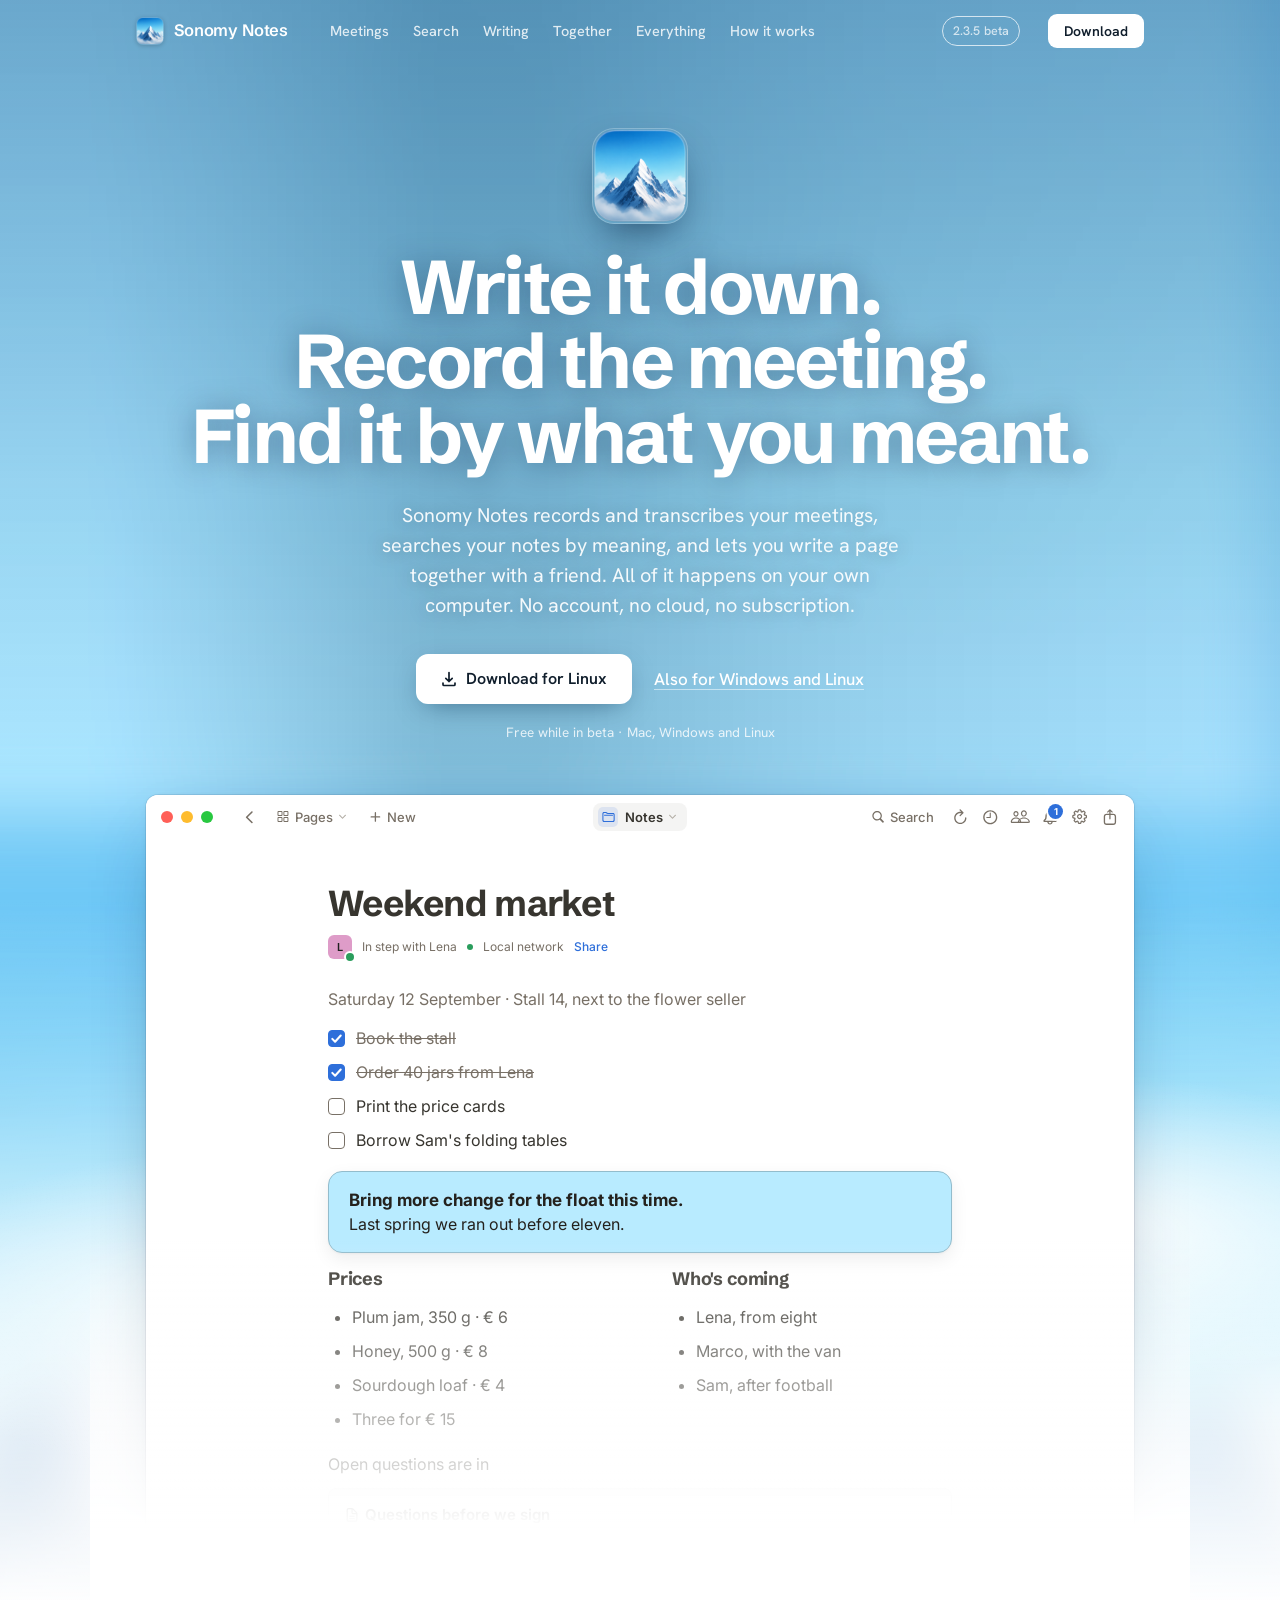
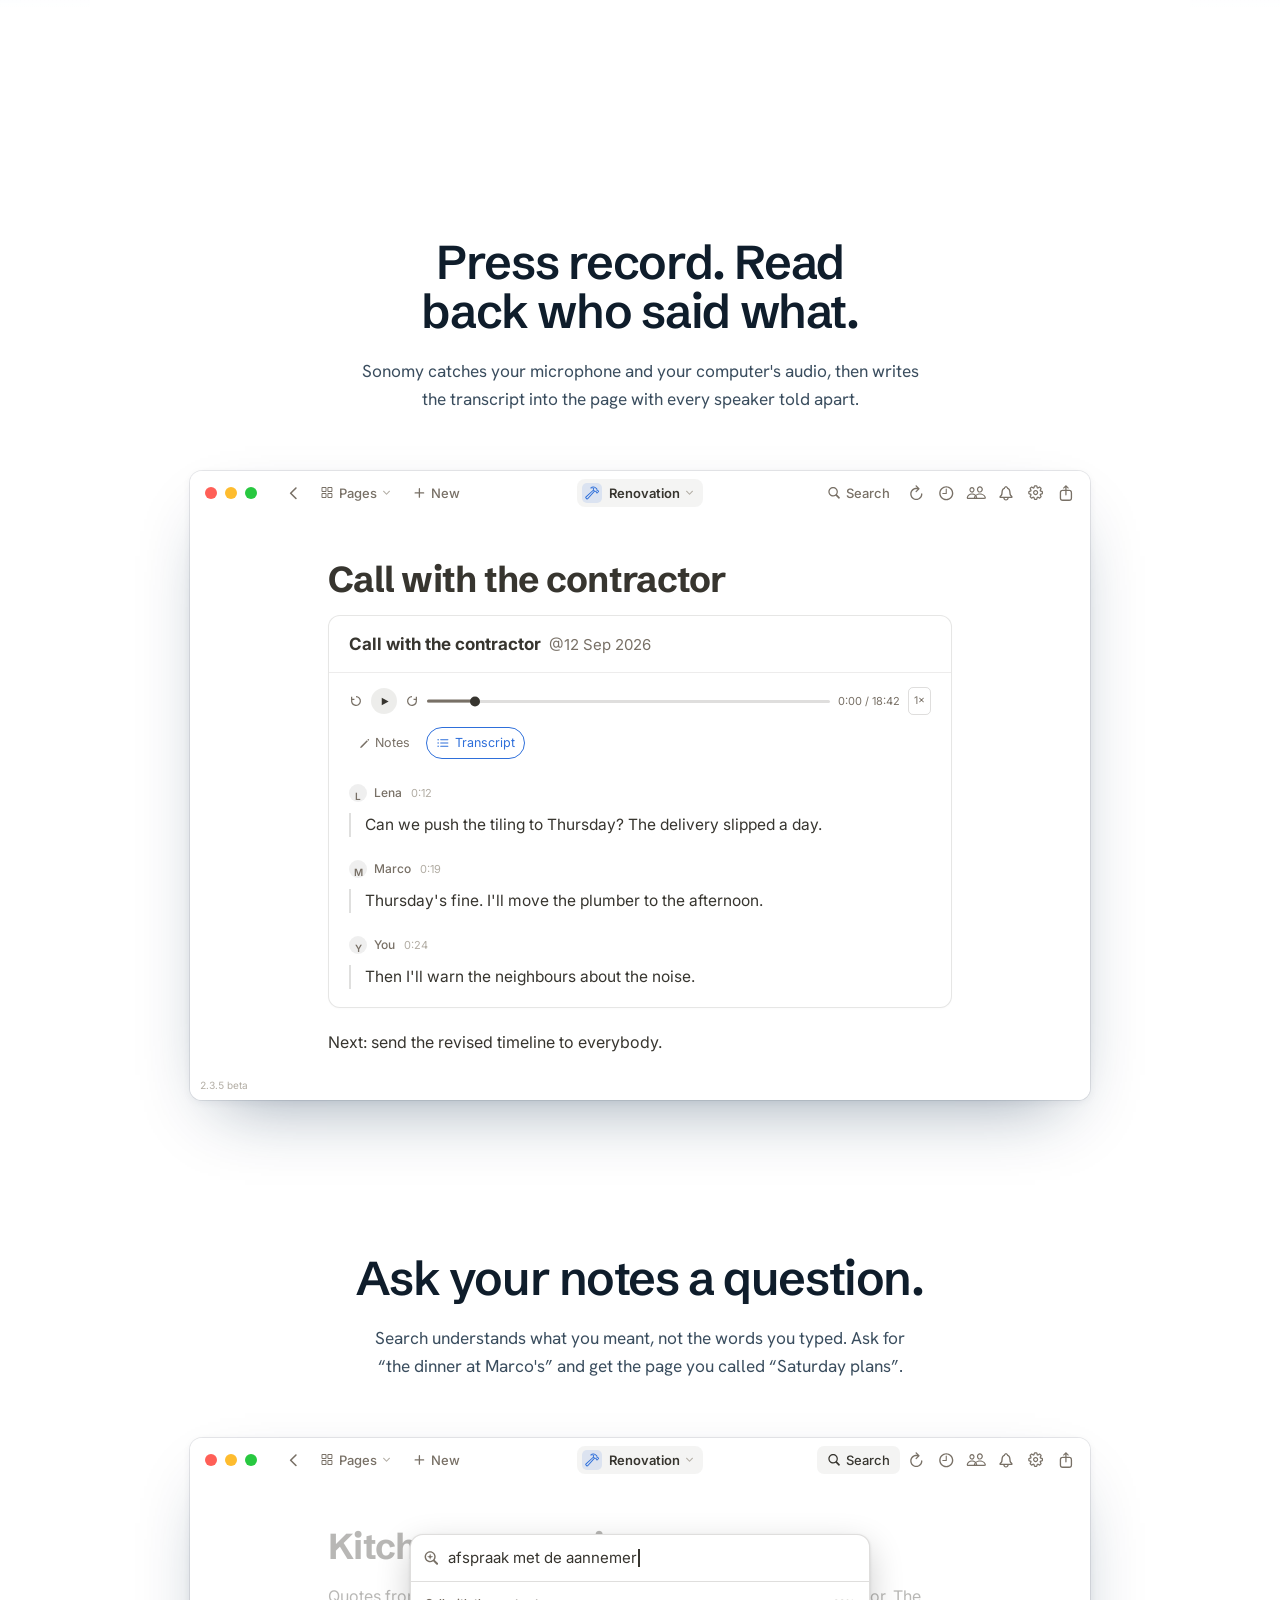
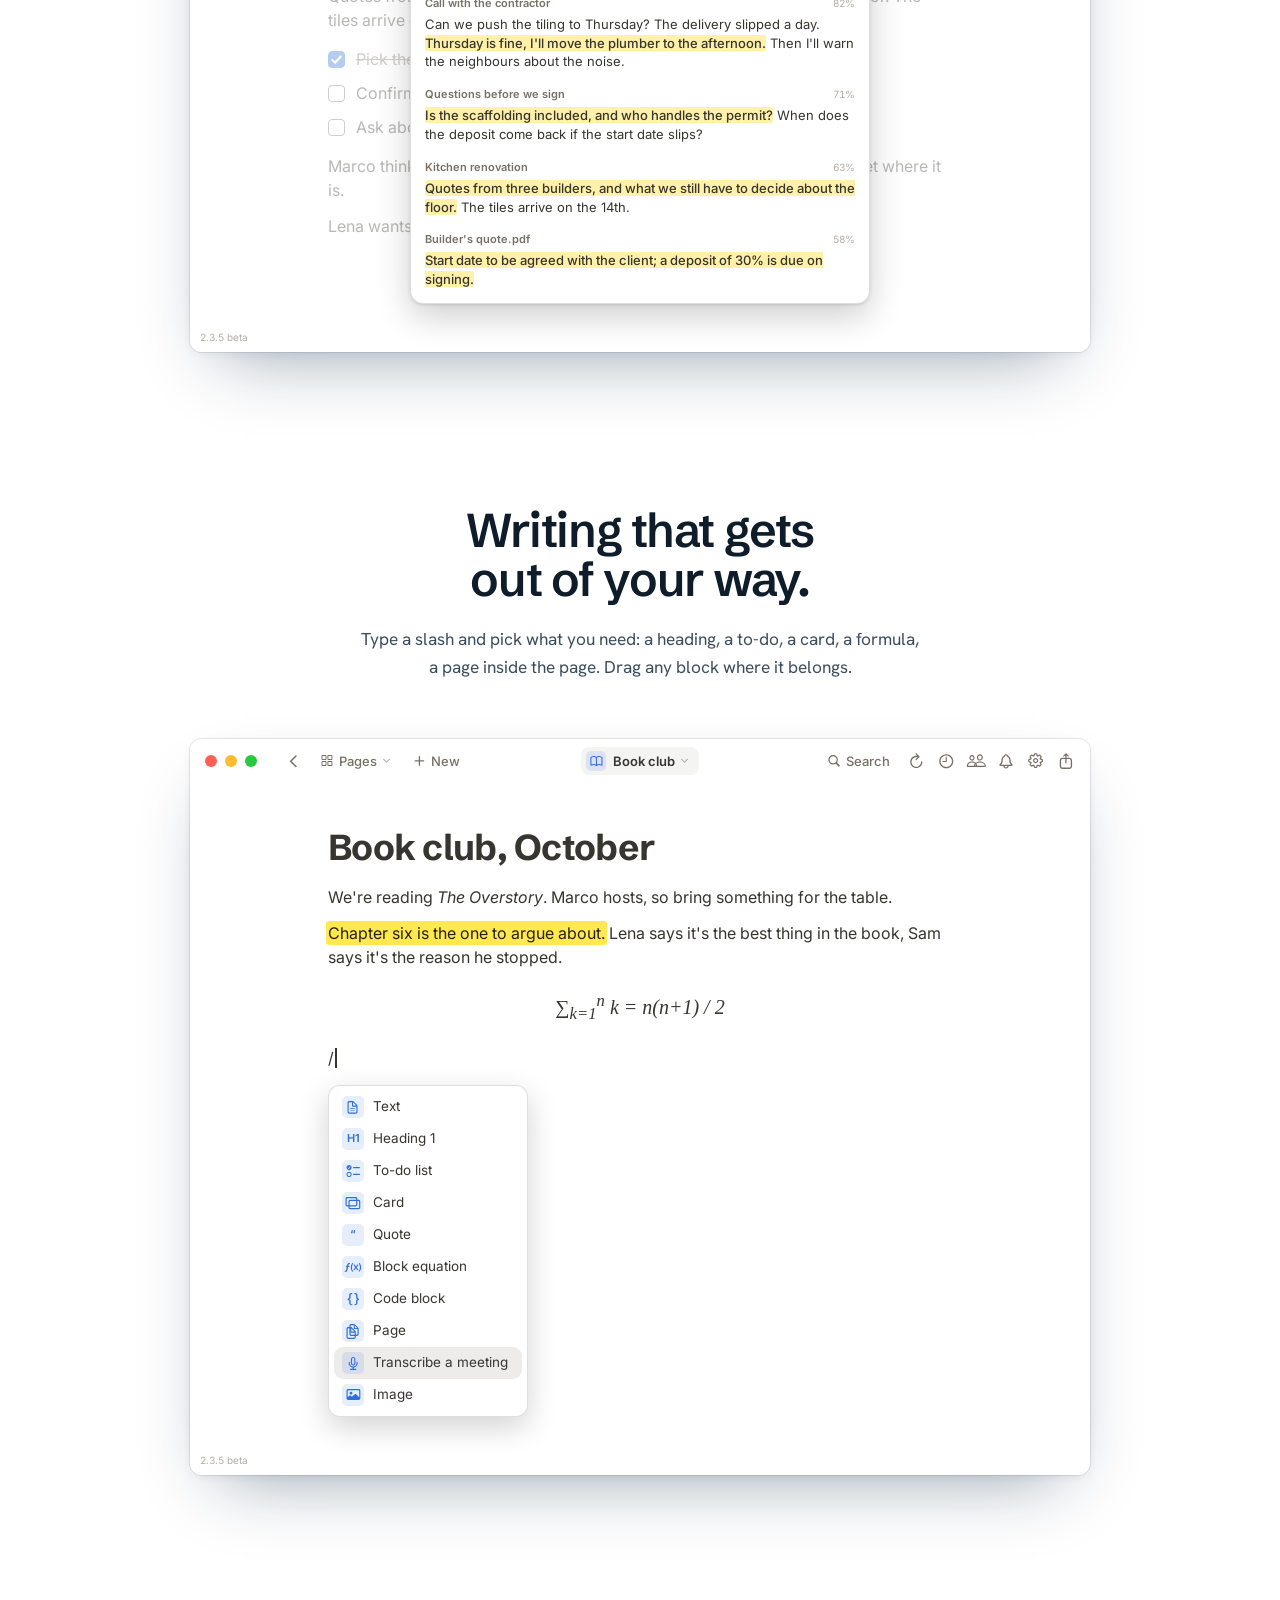
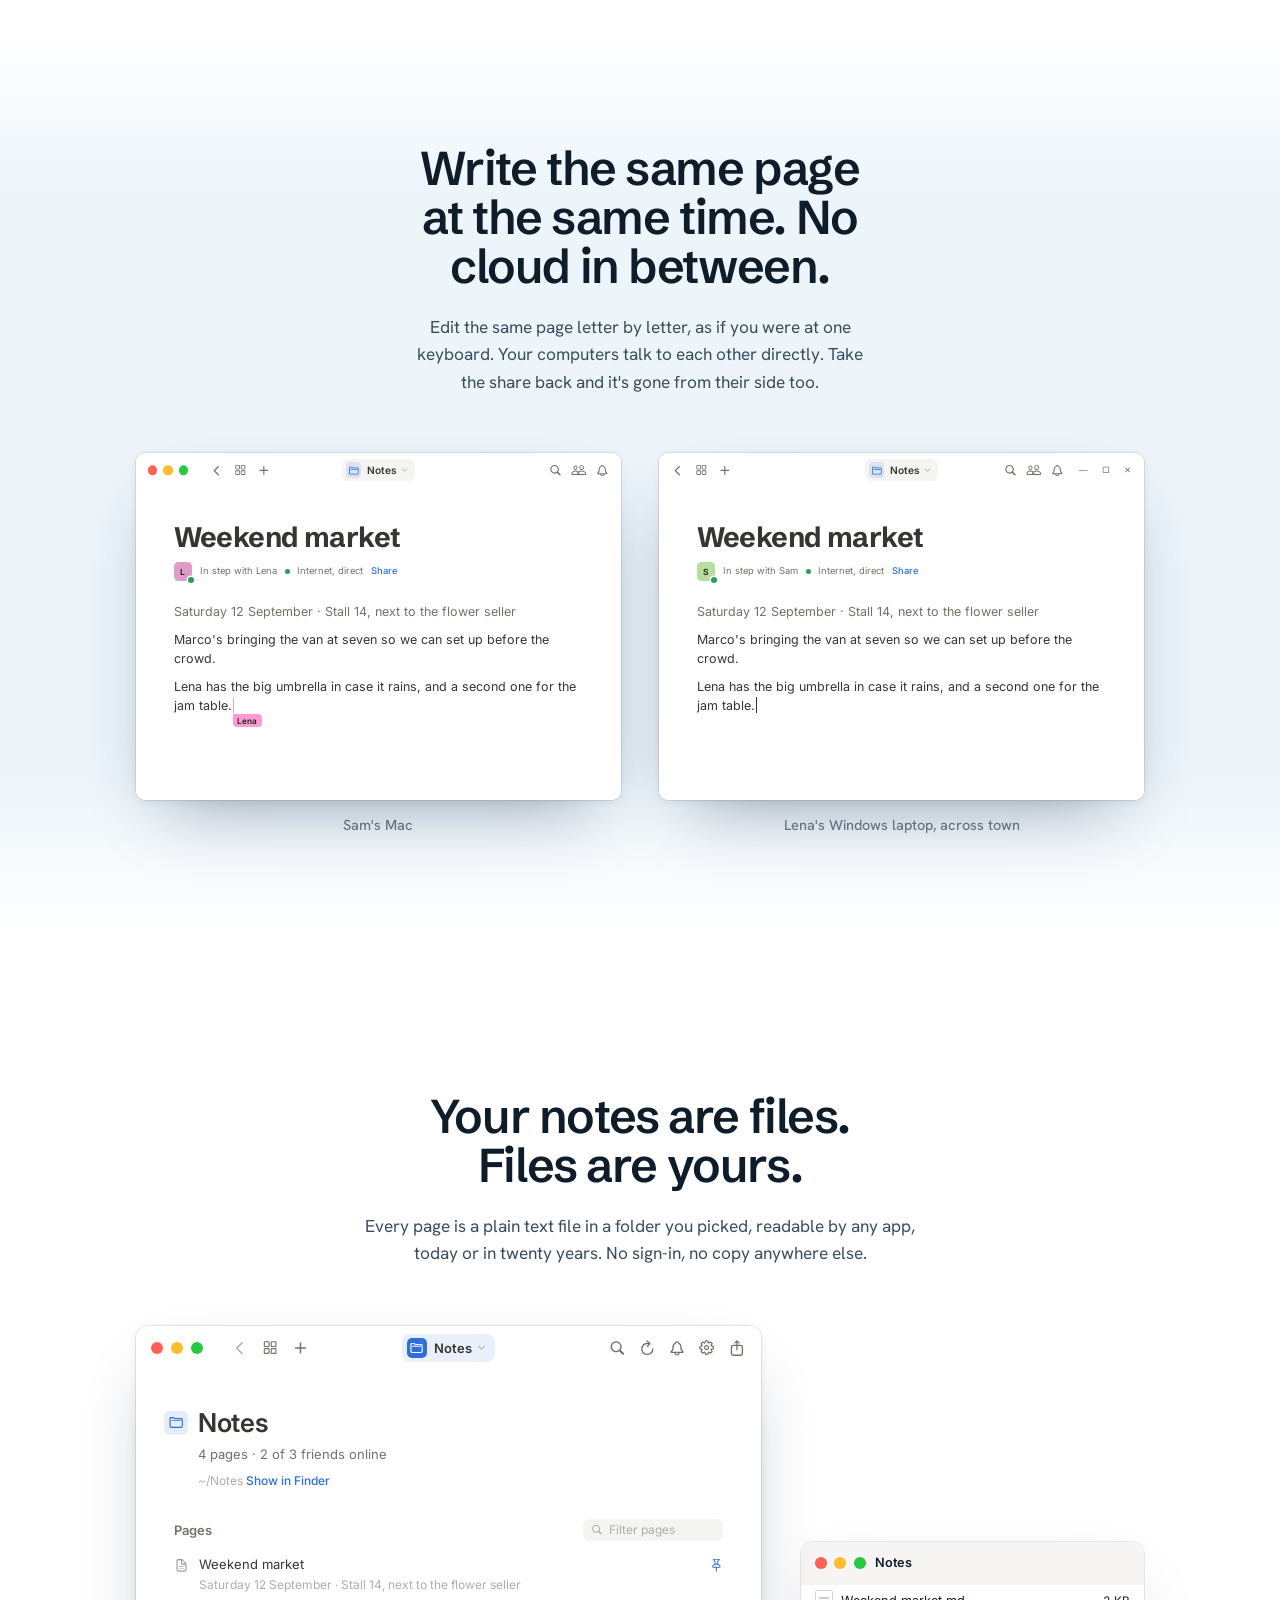
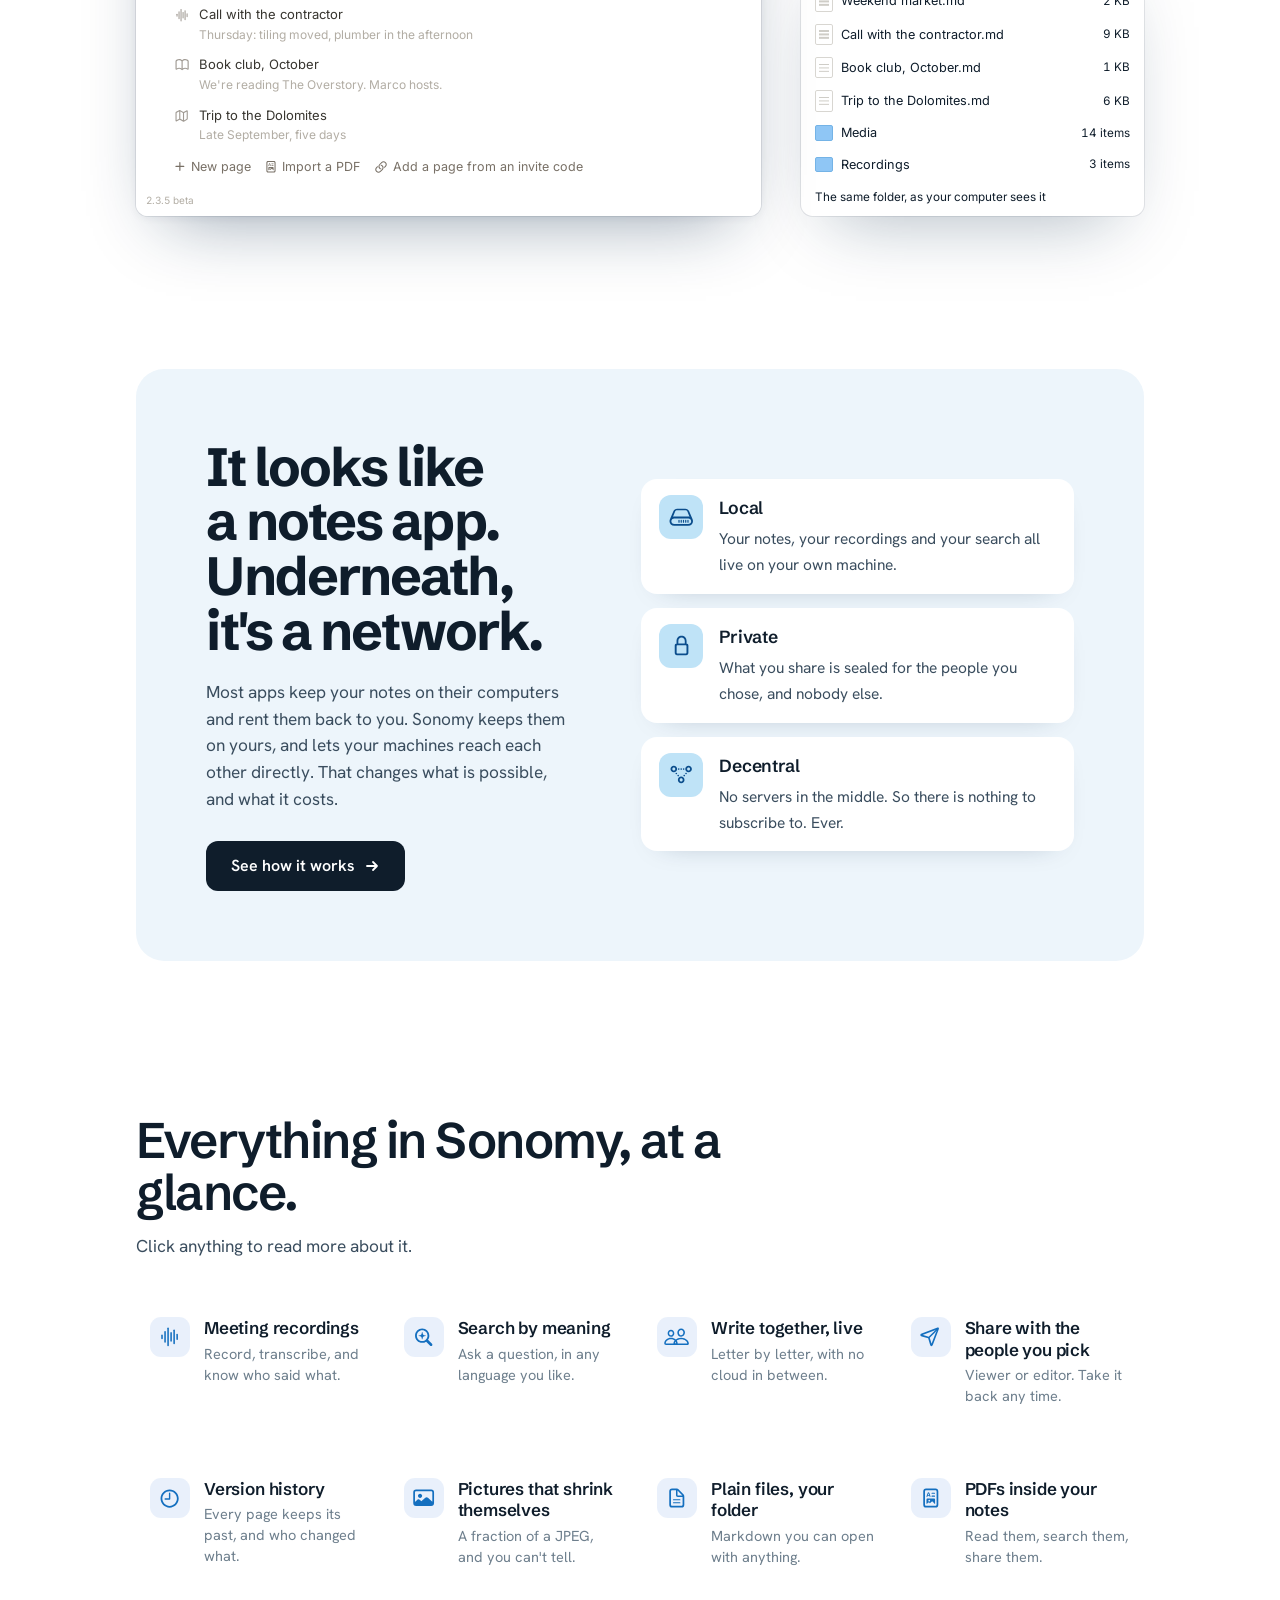
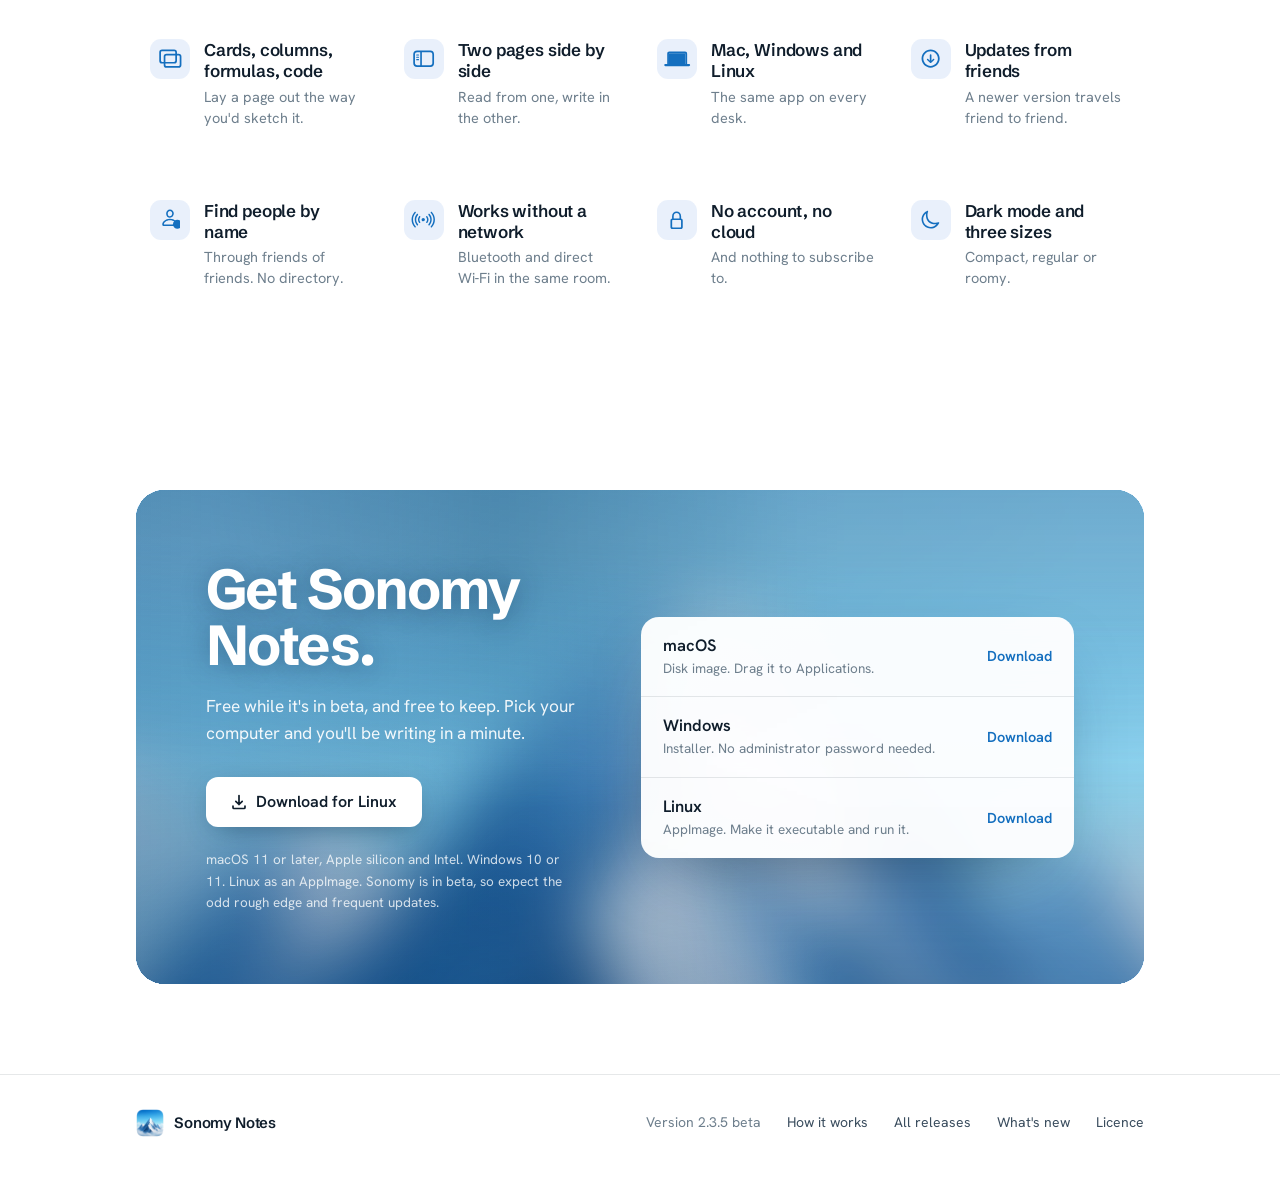
==== commit 43b2cbd6: "Rebuild the site: a stacked landing page and a deck on how it works The landing page is now one shor" ====
--- a/index.html
+++ b/index.html
@@ -3,11 +3,11 @@
 <head>
 <meta charset="utf-8">
 <meta name="viewport" content="width=device-width, initial-scale=1">
-<title>Sonomy Notes — notes that never leave your computer, unless you say so</title>
-<meta name="description" content="A beautiful notes app for Mac, Windows and Linux. Write, record and transcribe meetings, search by meaning, and share pages with the people you choose. No account, no cloud.">
+<title>Sonomy Notes: record the meeting, find it again, keep it on your computer</title>
+<meta name="description" content="A notes app for Mac, Windows and Linux that records and transcribes meetings, searches by meaning, and lets you write a page together with a friend. No account, no cloud, no subscription.">
 
 <meta property="og:title" content="Sonomy Notes">
-<meta property="og:description" content="Notes that never leave your computer, unless you say so. Write, record meetings, search by meaning, share with the people you choose.">
+<meta property="og:description" content="Record the meeting. Find it again by what you meant. Write together. Everything on your own computer.">
 <meta property="og:image" content="assets/summit.jpg">
 <meta property="og:type" content="website">
 <meta name="twitter:card" content="summary_large_image">
@@ -19,572 +19,124 @@
 <link rel="preconnect" href="https://fonts.googleapis.com">
 <link rel="preconnect" href="https://fonts.gstatic.com" crossorigin>
 <link href="https://fonts.googleapis.com/css2?family=Schibsted+Grotesk:wght@500;600;700&family=Hanken+Grotesk:wght@400;500;600&family=Inter:wght@400;500;600;700&display=swap" rel="stylesheet">
+<link rel="stylesheet" href="assets/site.css">
 <script>document.documentElement.className += ' js';</script>
 
 <style>
-:root {
-  --sky-900: #0b4d8c;
-  --sky-700: #146fbf;
-  --sky-500: #2a93e0;
-  --sky-200: #bfe3f7;
-  --cloud: #edf5fb;
-  --cloud-2: #f6fafd;
-  --white: #ffffff;
-
-  --ink: #0f1d2b;
-  --ink-2: #3a4d5e;
-  --ink-3: #6e7f8d;
-  --line: rgba(15, 29, 43, .10);
-
-  --display: 'Schibsted Grotesk', 'Helvetica Neue', Arial, sans-serif;
-  --body: 'Hanken Grotesk', -apple-system, BlinkMacSystemFont, 'Segoe UI', Roboto, sans-serif;
-  --ui: 'Inter', -apple-system, BlinkMacSystemFont, 'Segoe UI', Roboto, sans-serif;
-
-  --gut: clamp(20px, 5vw, 56px);
-  --measure: 1120px;
-  --ease: cubic-bezier(.2, .7, .2, 1);
-}
-
-* { box-sizing: border-box; }
-html { scroll-behavior: smooth; -webkit-text-size-adjust: 100%; }
-@media (prefers-reduced-motion: reduce) { html { scroll-behavior: auto; } }
-
-body {
-  margin: 0;
-  background: var(--white);
-  color: var(--ink);
-  font-family: var(--body);
-  font-size: 17px;
-  line-height: 1.55;
-  -webkit-font-smoothing: antialiased;
-  text-rendering: optimizeLegibility;
-  overflow-x: hidden;
-}
-img { max-width: 100%; display: block; }
-a { color: inherit; }
-p { margin: 0; }
-h1, h2, h3 { margin: 0; font-family: var(--display); font-weight: 600; }
-
-:focus-visible { outline: 2px solid var(--sky-700); outline-offset: 3px; border-radius: 6px; }
-
-.wrap { width: 100%; max-width: var(--measure); margin-inline: auto; padding-inline: var(--gut); }
-
-/* Reveal on scroll. Only when scripting is on, so nothing is ever hidden without it. */
-.js .rv {
-  opacity: 0;
-  transform: translateY(26px);
-  transition: opacity .9s var(--ease), transform .9s var(--ease);
-  transition-delay: var(--d, 0ms);
-}
-.js .rv.is-in { opacity: 1; transform: none; }
-@media (prefers-reduced-motion: reduce) {
-  .js .rv { opacity: 1; transform: none; transition: none; }
-}
-
-/* ---------------------------------------------------------------- Bar */
-.bar {
-  position: fixed; top: 0; left: 0; right: 0; z-index: 50;
-  color: #fff;
-  transition: background-color .35s ease, color .35s ease, border-color .35s ease, box-shadow .35s ease;
-  border-bottom: 1px solid transparent;
-}
-.bar.is-stuck {
-  color: var(--ink);
-  background: rgba(255, 255, 255, .78);
-  -webkit-backdrop-filter: blur(16px) saturate(160%);
-  backdrop-filter: blur(16px) saturate(160%);
-  border-bottom-color: var(--line);
-}
-.bar-in {
-  display: flex; align-items: center; gap: 28px;
-  height: 62px; max-width: var(--measure); margin-inline: auto; padding-inline: var(--gut);
-}
-.mark { display: flex; align-items: center; gap: 10px; text-decoration: none; }
-.mark img { width: 28px; height: 28px; border-radius: 7px; box-shadow: 0 1px 4px rgba(0, 0, 0, .18); }
-.mark span { font-family: var(--display); font-weight: 600; font-size: 16.5px; letter-spacing: -.01em; }
-.nav { display: flex; gap: 26px; margin-left: 18px; }
-.nav a {
-  font-size: 14.5px; font-weight: 500; text-decoration: none; opacity: .82;
-  transition: opacity .2s ease;
-}
-.nav a:hover { opacity: 1; }
-.bar-sp { flex: 1; }
-.ver {
-  font-size: 12.5px; font-weight: 500; letter-spacing: .01em; opacity: .72;
-  padding: 4px 10px; border-radius: 999px; border: 1px solid currentColor;
-  white-space: nowrap;
-}
-.bar .btn-bar {
-  opacity: 0; transform: translateY(-3px); pointer-events: none;
-  transition: opacity .3s ease, transform .3s ease;
-}
-.bar.is-stuck .btn-bar { opacity: 1; transform: none; pointer-events: auto; }
-
-/* ---------------------------------------------------------------- Buttons */
-.btn {
-  display: inline-flex; align-items: center; gap: 9px;
-  font-family: var(--body); font-weight: 600; font-size: 16px; line-height: 1;
-  text-decoration: none; padding: 16px 24px; border-radius: 12px;
-  border: 1px solid transparent; cursor: pointer;
-  transition: transform .2s var(--ease), box-shadow .2s var(--ease), background-color .2s ease, color .2s ease;
-}
-.btn svg { width: 16px; height: 16px; flex: none; }
-.btn:hover { transform: translateY(-1px); }
-.btn:active { transform: translateY(0); }
-.btn-light { background: #fff; color: var(--ink); box-shadow: 0 8px 28px -10px rgba(6, 40, 70, .55); }
-.btn-light:hover { box-shadow: 0 14px 34px -12px rgba(6, 40, 70, .6); }
-.btn-ink { background: var(--ink); color: #fff; }
-.btn-ink:hover { background: #1b2f41; }
-.btn-sm { padding: 9px 15px; font-size: 14px; border-radius: 9px; }
-.bar:not(.is-stuck) .btn-bar { background: #fff; color: var(--ink); }
-.bar.is-stuck .btn-bar { background: var(--ink); color: #fff; box-shadow: none; }
-.btn-text {
-  font-weight: 500; text-decoration: underline; text-underline-offset: 4px; text-decoration-thickness: 1px;
-  text-decoration-color: rgba(255, 255, 255, .5);
-}
-.btn-text:hover { text-decoration-color: currentColor; }
-@media (prefers-reduced-motion: reduce) { .btn, .btn:hover { transform: none; } }
-
-/* ---------------------------------------------------------------- Hero */
-.hero {
-  position: relative; overflow: hidden; isolation: isolate;
-  background: #1f86d4; color: #fff;
-  padding-top: 128px;
-}
-/* Two blurred crops of the icon artwork: the sky as a stretched strip, and the
-   peak low down, masked, so its brightness sits behind the window rather than
-   behind the headline. Both are tiny bitmaps; the blur does the rest. */
-.sky {
-  position: absolute; inset: -6%; z-index: -4;
-  background: url("assets/sky.png") 50% 50% / 100% 100% no-repeat;
-  filter: blur(18px) saturate(1.08);
-}
-.peak {
-  position: absolute; left: -10%; right: -10%; bottom: -12%; height: 78%; z-index: -3;
-  background: url("assets/peak.png") 50% 100% / 118% auto no-repeat;
-  filter: blur(34px) saturate(1.05);
-  -webkit-mask-image: linear-gradient(180deg, rgba(0,0,0,0) 0%, #000 45%);
-  mask-image: linear-gradient(180deg, rgba(0,0,0,0) 0%, #000 45%);
-  animation: skydrift 40s ease-in-out infinite alternate;
-}
-@keyframes skydrift {
-  from { transform: translate3d(0, 0, 0) scale(1); }
-  to   { transform: translate3d(-2%, 1%, 0) scale(1.06); }
-}
-.sky-tint {
-  position: absolute; inset: 0; z-index: -2;
-  background:
-    linear-gradient(180deg, rgba(8, 60, 110, .34) 0%, rgba(8, 60, 110, .10) 30%, rgba(8, 60, 110, 0) 48%),
-    linear-gradient(180deg, rgba(255, 255, 255, 0) 56%, rgba(255, 255, 255, .6) 78%, #fff 100%);
-}
-.cloud {
-  position: absolute; z-index: -1; border-radius: 50%;
-  background: radial-gradient(closest-side, rgba(255, 255, 255, .95), rgba(255, 255, 255, 0));
-  pointer-events: none;
-}
-.cloud.a { width: 62vw; height: 26vw; left: -10vw; bottom: 8%; animation: drift 44s ease-in-out infinite alternate; }
-.cloud.b { width: 58vw; height: 24vw; right: -14vw; bottom: 14%; animation: drift 52s ease-in-out infinite alternate-reverse; }
-.cloud.c { width: 40vw; height: 16vw; left: 30vw; bottom: 2%; animation: drift 60s ease-in-out infinite alternate; }
-@keyframes drift {
-  from { transform: translate3d(0, 0, 0); }
-  to   { transform: translate3d(6vw, -1.5vw, 0); }
-}
-
-.hero-in { position: relative; text-align: center; }
-.hero-icon {
-  width: 96px; height: 96px; margin: 0 auto 26px; border-radius: 22px;
-  box-shadow: 0 18px 40px -14px rgba(4, 30, 60, .7), 0 0 0 1px rgba(255, 255, 255, .25) inset;
-  animation: rise .9s var(--ease) both;
-}
-h1.hero-h {
-  font-size: clamp(38px, 6.2vw, 80px);
-  line-height: .98; letter-spacing: -.035em; font-weight: 700;
-  max-width: 24ch; margin: 0 auto 28px;
-  text-shadow: 0 2px 30px rgba(4, 30, 60, .35);
-}
-h1.hero-h span { display: block; animation: rise .9s var(--ease) both; }
-h1.hero-h span:nth-child(2) { animation-delay: .07s; }
-h1.hero-h span:nth-child(3) { animation-delay: .14s; }
-.hero-lede {
-  font-size: clamp(17px, 1.55vw, 20px); line-height: 1.5;
-  color: rgba(255, 255, 255, .92); max-width: 46ch; margin: 0 auto 34px;
-  text-shadow: 0 1px 18px rgba(4, 30, 60, .35);
-  animation: rise .9s var(--ease) .16s both;
-}
-.hero-cta {
-  display: flex; flex-wrap: wrap; justify-content: center; align-items: center; gap: 14px 22px;
-  animation: rise .9s var(--ease) .26s both;
-}
-.hero-meta {
-  display: block; margin-top: 18px; font-size: 13.5px; color: rgba(255, 255, 255, .8);
-  animation: rise .9s var(--ease) .32s both;
-  min-height: 1.4em;
-}
-@keyframes rise {
-  from { opacity: 0; transform: translateY(18px); }
-  to   { opacity: 1; transform: none; }
-}
-
-/* The window, coming up out of the cloud */
-.hero-shot {
-  position: relative; margin: clamp(36px, 4vw, 52px) auto 0;
-  max-width: 1040px; padding-inline: var(--gut);
-  --p: 0;
-}
-.shot-move {
-  transform: translateY(calc((1 - var(--p)) * 46px)) scale(calc(.962 + var(--p) * .038));
-  transform-origin: 50% 0;
-  animation: shotin 1.2s var(--ease) .2s both;
-  will-change: transform;
-}
-@keyframes shotin {
-  from { opacity: 0; transform: translateY(90px) scale(.95); }
-  to   { opacity: 1; }
-}
-.shot-fade {
-  position: absolute; left: 0; right: 0; bottom: -2px; height: 46%; z-index: 3; pointer-events: none;
-  background: linear-gradient(180deg, rgba(255, 255, 255, 0), #fff 78%);
-  opacity: calc(1 - var(--p));
-}
-.hero-tail { height: clamp(40px, 6vw, 90px); background: #fff; }
-
-@media (prefers-reduced-motion: reduce) {
-  .sky, .cloud, .hero-icon, h1.hero-h span, .hero-lede, .hero-cta, .hero-meta, .shot-move { animation: none; }
-  .shot-move { transform: none; }
-  .shot-fade { opacity: .55; }
-}
-
-/* ---------------------------------------------------------------- App window mockups */
-.win {
-  font-family: var(--ui);
-  font-size: clamp(8.4px, 1.06vw, 12.6px);
-  color: #37352f; background: #fff;
-  border-radius: 1em; overflow: hidden;
-  border: 1px solid rgba(15, 29, 43, .09);
-  box-shadow: 0 30px 70px -30px rgba(10, 40, 70, .45), 0 2px 8px rgba(10, 40, 70, .06);
-  text-align: left;
-}
-.wbar {
-  height: 3.5em; display: flex; align-items: center; gap: .5em; padding: 0 1.1em;
-  border-bottom: 1px solid rgba(55, 53, 47, .09); background: #fff;
-}
-.tl { display: flex; gap: .6em; margin-right: .8em; }
-.tl i { width: .95em; height: .95em; border-radius: 50%; display: block; }
-.tl i:nth-child(1) { background: #ff5f57; } .tl i:nth-child(2) { background: #febc2e; } .tl i:nth-child(3) { background: #28c840; }
-.chip {
-  display: inline-flex; align-items: center; gap: .45em; height: 2.2em; padding: 0 .75em;
-  border-radius: .5em; font-size: 1.05em; font-weight: 500; color: #37352f; white-space: nowrap;
-}
-.chip.q { background: rgba(55, 53, 47, .055); }
-.chip.ic { width: 2.2em; padding: 0; justify-content: center; color: #6b665e; }
-.chip svg { width: 1.15em; height: 1.15em; }
-.wsp { flex: 1; }
-.wbar .mid { position: absolute; left: 50%; transform: translateX(-50%); }
-.wbar { position: relative; }
-.wbody { padding: 2.2em 3.4em 3.2em; position: relative; }
-.instep {
-  position: absolute; right: 2.2em; top: 1.3em; display: flex; align-items: center; gap: .6em;
-  font-size: 1em; color: #6b665e;
-}
-.instep b {
-  width: 1.6em; height: 1.6em; border-radius: 50%; display: grid; place-items: center;
-  background: #cba6ff; color: #24211d; font-weight: 600; font-size: .85em;
-}
-.doc { max-width: 50em; margin: 0 auto; }
-.doc .t { font-size: 2.3em; font-weight: 700; letter-spacing: -.015em; line-height: 1.15; margin: .9em 0 .55em; color: #37352f; }
-.doc p { font-size: 1.22em; line-height: 1.55; margin: .3em 0; }
-.doc .dim { color: #787066; }
-.todo { display: flex; gap: .7em; align-items: flex-start; font-size: 1.22em; line-height: 1.55; margin: .2em 0; }
-.todo i {
-  flex: none; width: 1.05em; height: 1.05em; margin-top: .3em; border-radius: .28em;
-  border: 1.4px solid rgba(55, 53, 47, .38); position: relative;
-}
-.todo.on i { background: #2e6fda; border-color: #2e6fda; }
-.todo.on i::after {
-  content: ""; position: absolute; left: .3em; top: .1em; width: .28em; height: .55em;
-  border: solid #fff; border-width: 0 .16em .16em 0; transform: rotate(45deg);
-}
-.todo.on span { color: #787066; text-decoration: line-through; text-decoration-color: rgba(55, 53, 47, .35); }
-.card {
-  background: #b8ebff; color: #24211d; border-radius: 1.1em; padding: 1.15em 1.35em; margin: 1.1em 0;
-  font-size: 1.15em; line-height: 1.5;
-}
-.cols { display: grid; grid-template-columns: 1fr 1fr; gap: 2.2em; margin-top: 1.4em; }
-.doc h3 { font-family: var(--ui); font-size: 1.35em; font-weight: 600; margin: .4em 0 .5em; color: #37352f; }
-.tbl { width: 100%; border-collapse: collapse; font-size: 1.12em; }
-.tbl td { padding: .45em .6em; border: 1px solid rgba(55, 53, 47, .14); }
-.tbl td:last-child { text-align: right; color: #787066; }
-.li { display: flex; gap: .7em; font-size: 1.22em; line-height: 1.55; }
-.li::before { content: "•"; color: #787066; }
-
-/* Editor fragment (no window bar) */
-.frag {
-  font-family: var(--ui);
-  font-size: clamp(9px, 1.12vw, 13.5px);
-  color: #37352f; background: #fff;
-  border-radius: 1.1em; padding: 2.4em 2.8em 2.6em;
-  border: 1px solid rgba(15, 29, 43, .09);
-  box-shadow: 0 30px 70px -30px rgba(10, 40, 70, .35), 0 2px 8px rgba(10, 40, 70, .05);
-  position: relative; text-align: left;
-}
-.frag .t { font-size: 2.1em; font-weight: 700; letter-spacing: -.015em; line-height: 1.15; margin: 0 0 .6em; }
-.frag p { font-size: 1.2em; line-height: 1.55; margin: .3em 0; }
-
-/* ---------------------------------------------------------------- Sections */
-.sec { padding-top: clamp(96px, 12vw, 156px); }
-.row {
-  display: grid; grid-template-columns: minmax(0, 5fr) minmax(0, 7fr);
-  gap: clamp(36px, 6vw, 96px); align-items: center;
-}
-.row.flip { grid-template-columns: minmax(0, 7fr) minmax(0, 5fr); }
-.row.flip .txt { order: 2; }
-.txt h2 {
-  font-size: clamp(31px, 3.7vw, 48px); line-height: 1.04; letter-spacing: -.03em;
-  margin-bottom: 22px; text-wrap: balance; max-width: 17ch;
-}
-.txt p { font-size: clamp(17px, 1.35vw, 19px); line-height: 1.6; color: var(--ink-2); max-width: 44ch; }
-.txt p + p { margin-top: 14px; }
-.vis { position: relative; min-width: 0; }
-
-/* Slash menu vignette */
-.slash-line { display: flex; align-items: center; gap: .1em; font-size: 1.2em; line-height: 1.55; margin-top: .3em; }
-.slash-line .cur { width: 2px; height: 1.15em; background: #37352f; display: inline-block; animation: blink 1s steps(1) infinite; }
-@keyframes blink { 50% { opacity: 0; } }
-.slash-wrap { position: relative; }
-.menu {
-  position: absolute; left: 0; top: calc(100% + .35em); z-index: 2;
-  width: 17em; background: #fff; border-radius: .9em; padding: .5em;
-  box-shadow: 0 18px 44px -14px rgba(10, 40, 70, .45), 0 0 0 1px rgba(15, 29, 43, .08);
-  transform-origin: 0 0; opacity: 0; transform: translateY(-.4em) scale(.98);
-}
-.is-in .menu { animation: menuin .45s var(--ease) .6s both; }
-@keyframes menuin { to { opacity: 1; transform: none; } }
-.mi { display: flex; align-items: center; gap: .75em; padding: .55em .7em; border-radius: .55em; font-size: 1.08em; color: #37352f; position: relative; opacity: 0; }
-.is-in .mi { animation: miin .35s var(--ease) both; animation-delay: calc(.75s + var(--i) * 45ms); }
-@keyframes miin { from { opacity: 0; transform: translateY(.3em); } to { opacity: 1; transform: none; } }
-.mi i { width: 1.6em; height: 1.6em; border-radius: .4em; background: rgba(55, 53, 47, .06); display: grid; place-items: center; color: #6b665e; font-style: normal; font-size: .85em; font-weight: 600; }
-.mi small { margin-left: auto; color: #a39e95; font-size: .85em; }
-.hl {
-  position: absolute; left: .5em; right: .5em; height: 2.6em; border-radius: .55em;
-  background: rgba(55, 53, 47, .07); top: .5em; opacity: 0; z-index: -1;
-}
-.is-in .hl { animation: hlmove 2.4s var(--ease) 1.3s both; }
-@keyframes hlmove {
-  0%   { opacity: 0; transform: translateY(0); }
-  10%  { opacity: 1; transform: translateY(0); }
-  35%  { transform: translateY(2.6em); }
-  65%  { transform: translateY(5.2em); }
-  100% { opacity: 1; transform: translateY(5.2em); }
-}
-.menu { z-index: 2; }
-.menu .hl { z-index: 0; }
-.menu .mi { z-index: 1; }
-.frag.slash { padding-bottom: 21em; }
-
-/* Meeting vignette */
-.meet {
-  border: 1px solid rgba(55, 53, 47, .14); border-radius: 1em; padding: 1.1em 1.3em; margin: 1em 0 1.3em;
-}
-.meet-head { display: flex; align-items: center; gap: .8em; font-size: 1.1em; }
-.rec { width: .8em; height: .8em; border-radius: 50%; background: #e0443b; box-shadow: 0 0 0 0 rgba(224, 68, 59, .5); }
-.is-in .rec { animation: pulse 1.6s ease-out infinite; }
-@keyframes pulse { 70% { box-shadow: 0 0 0 .6em rgba(224, 68, 59, 0); } 100% { box-shadow: 0 0 0 0 rgba(224, 68, 59, 0); } }
-.meet-head b { font-weight: 600; }
-.meet-head span { color: #787066; }
-.wave { display: flex; align-items: center; gap: .22em; height: 2.2em; margin-left: auto; }
-.wave i { width: .28em; border-radius: .2em; background: #2e6fda; height: 30%; display: block; opacity: .85; }
-.is-in .wave i { animation: wave 1.1s ease-in-out infinite alternate; animation-delay: calc(var(--i) * -.13s); }
-@keyframes wave { from { height: 18%; } to { height: var(--h, 90%); } }
-.tr { display: grid; grid-template-columns: 6.2em minmax(0, 1fr); gap: .5em 1em; font-size: 1.15em; line-height: 1.5; margin-top: .5em; }
-.tr .who { display: flex; align-items: center; gap: .5em; color: #787066; font-weight: 500; align-self: start; }
-.tr .who i { width: .7em; height: .7em; border-radius: 50%; }
-.tr > * { opacity: 0; }
-.is-in .tr > * { animation: miin .45s var(--ease) both; animation-delay: calc(.5s + var(--i) * .9s); }
-.type .w { display: inline-block; opacity: 0; }
+/* ---- the hero window: one page, standing still ---- */
+.hero .app { --w: 1100; }
+.hero .a-desk { min-height: calc(var(--u) * 560); }
+.hero .e-cur { display: none; }
+
+/* ---- vignettes that play once when they scroll in ---- */
+.type .w { opacity: 0; }
 .is-in .type .w { animation: wordin .18s ease-out both; animation-delay: calc(var(--t0) + var(--i) * 70ms); }
 @keyframes wordin { to { opacity: 1; } }
-
-/* Search vignette */
-.pop {
-  font-family: var(--ui);
-  font-size: clamp(9px, 1.12vw, 13.5px);
-  color: #37352f; background: #fff;
-  border-radius: 1.1em; padding: .9em;
-  box-shadow: 0 34px 80px -30px rgba(10, 40, 70, .45), 0 0 0 1px rgba(15, 29, 43, .09);
-  max-width: 42em; margin-inline: auto; text-align: left;
+@keyframes riseIn { from { opacity: 0; transform: translateY(calc(var(--u) * 6)); } to { opacity: 1; transform: none; } }
+
+/* Meetings: the capsule records, then transcribes, then the words land in the page. */
+.meet-vis .a-desk { min-height: calc(var(--u) * 510); }
+.meet-vis .m-bar.rec, .meet-vis .m-bar.job { opacity: 0; }
+.meet-vis.is-in .m-bar.rec { animation: showhide 5.2s steps(1) .2s both; }
+.meet-vis.is-in .m-bar.job { animation: showhide 3.4s steps(1) 5.3s both; }
+@keyframes showhide { 0% { opacity: 1; } 99% { opacity: 1; } 100% { opacity: 0; } }
+.meet-vis .m-track i { width: 0; }
+.meet-vis.is-in .m-track i { animation: fill 3s linear 5.4s both; }
+@keyframes fill { to { width: 92%; } }
+.meet-vis .e-meet .mb-body { max-height: 0; overflow: hidden; opacity: 0; }
+.meet-vis.is-in .e-meet .mb-body { animation: unfold .9s var(--ease) 8.5s both; }
+@keyframes unfold { from { max-height: 0; opacity: 0; } to { max-height: calc(var(--u) * 420); opacity: 1; } }
+.meet-vis .e-meet .mb-note { color: var(--a-faint); font-size: calc(var(--u) * 13); padding: calc(var(--u) * 14) 0 calc(var(--u) * 4); font-style: italic; overflow: hidden; }
+.meet-vis.is-in .e-meet .mb-note { animation: notegone 8.5s steps(1) both; opacity: 0; }
+@keyframes notegone { from { opacity: 1; } to { opacity: 0; max-height: 0; padding: 0; } }
+.meet-vis .e-meet .tb, .meet-vis .after { opacity: 0; }
+.meet-vis.is-in .e-meet .tb { animation: riseIn .5s var(--ease) both; animation-delay: calc(9s + var(--i) * 1.1s); }
+.meet-vis.is-in .after { animation: riseIn .5s var(--ease) 12.6s both; }
+.meet-vis .e-meet .mh .live { color: var(--a-danger); font-size: calc(var(--u) * 12); font-weight: 600; margin-left: auto; display: inline-flex; align-items: center; gap: calc(var(--u) * 6); }
+.meet-vis .e-meet .mh .live::before { content: ""; width: calc(var(--u) * 8); height: calc(var(--u) * 8); border-radius: 50%; background: var(--a-danger); }
+.meet-vis.is-in .e-meet .mh .live { animation: showhide 8.4s steps(1) both; }
+
+/* Search: the question is typed, the answers arrive. */
+.srch-vis .a-desk { min-height: calc(var(--u) * 470); }
+.srch-vis .s-pop { right: auto; left: 50%; transform: translateX(-50%); top: calc(var(--u) * 52); height: auto; max-height: calc(var(--u) * 420); }
+.srch-vis .under { opacity: .35; filter: blur(.5px); }
+.srch-vis .s-field .c { opacity: 0; }
+.srch-vis.is-in .s-field .c { animation: wordin .05s linear both; animation-delay: calc(.5s + var(--i) * 55ms); }
+.srch-vis .s-field .cur { width: 2px; height: calc(var(--u) * 18); background: var(--a-text); display: inline-block; margin-left: 1px; animation: blink 1s steps(1) infinite; }
+.srch-vis .hit { opacity: 0; }
+.srch-vis.is-in .hit { animation: riseIn .5s var(--ease) both; animation-delay: calc(2.4s + var(--i) * .18s); }
+.srch-vis .s-status { position: absolute; inset: calc(var(--u) * 46) 0 0; }
+.srch-vis.is-in .s-status { animation: gone .01s linear 2.3s both; }
+@keyframes gone { to { opacity: 0; } }
+
+/* Writing: the slash menu, and the highlight walking down it. */
+.write-vis .a-desk { min-height: calc(var(--u) * 692); }
+.write-vis .sl-menu { left: calc(50% - var(--u) * 312); top: calc(var(--u) * 302); opacity: 0; transform: translateY(calc(var(--u) * -4)) scale(.98); transform-origin: 0 0; }
+.write-vis.is-in .sl-menu { animation: menuin .4s var(--ease) .7s both; }
+@keyframes menuin { to { opacity: 1; transform: none; } }
+.write-vis .sl-item { opacity: 0; }
+.write-vis.is-in .sl-item { animation: riseIn .3s var(--ease) both; animation-delay: calc(.85s + var(--i) * 40ms); }
+.write-vis .sl-hl { position: absolute; left: calc(var(--u) * 5); right: calc(var(--u) * 5); top: calc(var(--u) * 5); height: calc(var(--u) * 32); border-radius: calc(var(--u) * 9); background: var(--a-code-bg); opacity: 0; }
+.write-vis.is-in .sl-hl { animation: hlwalk 3.2s var(--ease) 1.5s both; }
+@keyframes hlwalk {
+  0% { opacity: 0; transform: translateY(0); }
+  8% { opacity: 1; transform: translateY(0); }
+  30% { transform: translateY(calc(var(--u) * 96)); }
+  55% { transform: translateY(calc(var(--u) * 192)); }
+  80%, 100% { opacity: 1; transform: translateY(calc(var(--u) * 256)); }
 }
-.field {
-  display: flex; align-items: center; gap: .7em; height: 3em; padding: 0 1em;
-  border-radius: .7em; background: rgba(55, 53, 47, .05); font-size: 1.2em;
+.write-vis .sl-item { position: relative; z-index: 1; }
+
+/* Together: two windows, one page, two carets. */
+.two { display: grid; grid-template-columns: minmax(0, 1fr) minmax(0, 1fr); gap: clamp(18px, 3vw, 40px); align-items: start; }
+.two .vis { container-type: inline-size; }
+.two .app { --w: 620; }
+.two .a-desk { min-height: calc(var(--u) * 400); }
+.two .who { text-align: center; margin-top: 14px; font-size: 14.5px; color: var(--ink-3); font-weight: 500; }
+.two .e-caret, .two .e-cur { opacity: 0; }
+.two.is-in .e-caret { animation: wordin .2s ease-out both; animation-delay: var(--t0); }
+.two.is-in .e-cur { animation: wordin .01s linear var(--t0) both, blink 1s steps(1) calc(var(--t0) + 1.4s) infinite; }
+
+/* Your files: the folder in front of the window. */
+.files-vis { display: grid; grid-template-columns: minmax(0, 62fr) minmax(0, 34fr); gap: 4%; align-items: end; }
+.files-vis .app { --w: 640; max-width: 100%; }
+.files-vis .a-desk { min-height: calc(var(--u) * 430); }
+.files-vis .h-cols { grid-template-columns: minmax(0, 1fr); }
+.files-vis .a-home { padding: calc(var(--u) * 34) calc(var(--u) * 28) calc(var(--u) * 40); }
+.files-vis .h-doing { flex-wrap: wrap; gap: calc(var(--u) * 6) calc(var(--u) * 14); }
+.files-vis .h-doing span { white-space: nowrap; }
+.files-vis .finder { --u: min(1px, calc(32cqw / 330)); align-self: end; }
+.files-vis .finder .fr { opacity: 0; }
+.files-vis.is-in .finder .fr { animation: riseIn .4s var(--ease) both; animation-delay: calc(.4s + var(--i) * 70ms); }
+.files-vis .finder .fnote { padding: calc(var(--u) * 8) calc(var(--u) * 14) calc(var(--u) * 10); color: var(--a-faint); font-size: calc(var(--u) * 12); border-top: 1px solid var(--a-rule); }
+
+/* Popup visuals */
+.bars { display: grid; gap: 10px; margin: 6px 0 0; }
+.bars .b { display: grid; grid-template-columns: 110px 1fr 90px; align-items: center; gap: 12px; font-size: 14.5px; }
+.bars .b i { display: block; height: 22px; border-radius: 6px; background: var(--sky-200); width: var(--p); transition: width 1.2s var(--ease); }
+.bars .b.best i { background: var(--sky-700); }
+.bars .b span:last-child { color: var(--ink-3); font-variant-numeric: tabular-nums; text-align: right; }
+.bars .b span:first-child { color: var(--ink); font-weight: 500; }
+.pop .app { --w: 620; box-shadow: 0 20px 50px -30px rgba(10, 40, 70, .4), 0 0 0 1px rgba(15, 29, 43, .09); }
+.pop .vis { container-type: inline-size; }
+.pop .a-desk { min-height: calc(var(--u) * 300); }
+
+@media (max-width: 640px) {
+  .two { grid-template-columns: minmax(0, 1fr); }
+  .files-vis { grid-template-columns: minmax(0, 1fr); gap: 18px; }
+  .files-vis .finder { --u: min(1px, calc(100cqw / 340)); }
+  .bars .b { grid-template-columns: 80px 1fr 70px; }
+  .write-vis .sl-menu { left: calc(50% - var(--u) * 300); }
 }
-.field svg { width: 1.1em; height: 1.1em; color: #787066; flex: none; }
-.field .q { display: flex; white-space: pre; }
-.field .q .c { opacity: 0; }
-.is-in .field .q .c { animation: wordin .05s linear both; animation-delay: calc(.4s + var(--i) * 55ms); }
-.field .cur { width: 2px; height: 1.15em; background: #37352f; display: inline-block; animation: blink 1s steps(1) infinite; }
-.field .lang { margin-left: auto; font-size: .78em; color: #a39e95; }
-.res { padding: .5em .3em .1em; }
-.r { padding: .75em .8em; border-radius: .7em; opacity: 0; }
-.r.top { background: rgba(46, 111, 218, .08); }
-.is-in .r { animation: miin .5s var(--ease) both; animation-delay: calc(var(--t0) + var(--i) * .16s); }
-.r b { display: block; font-weight: 600; font-size: 1.12em; margin-bottom: .15em; }
-.r span { color: #787066; font-size: 1.02em; line-height: 1.45; }
-.r mark { background: transparent; color: #2e6fda; font-weight: 500; }
-
-/* Together */
-.band {
-  margin-top: clamp(96px, 12vw, 156px);
-  padding: clamp(80px, 9vw, 130px) 0 clamp(72px, 8vw, 110px);
-  background: linear-gradient(180deg, #fff 0%, var(--cloud) 18%, var(--cloud) 82%, #fff 100%);
-}
-.band .txt { text-align: center; margin: 0 auto 56px; max-width: 64ch; }
-.band .txt h2 { margin-inline: auto; max-width: 22ch; }
-.band .txt p { margin-inline: auto; max-width: 56ch; }
-.two { display: grid; grid-template-columns: minmax(0, 1fr) minmax(0, 1fr); gap: clamp(18px, 3vw, 40px); align-items: start; }
-.two .win { font-size: clamp(7.6px, .82vw, 10.4px); }
-.two .who { text-align: center; margin-top: 14px; font-size: 14.5px; color: var(--ink-3); font-weight: 500; }
-.caret {
-  display: inline-block; width: 2px; height: 1.15em; vertical-align: text-bottom; position: relative; margin-left: 1px;
-  background: var(--c, #ff9ad5); opacity: 0;
-}
-.is-in .caret { animation: wordin .2s ease-out both; animation-delay: var(--t0); }
-.caret.own { background: #37352f; }
-.is-in .caret.own { animation: wordin .01s linear var(--t0) both, ownblink 1s steps(1) calc(var(--t0) + 1.4s) infinite; }
-@keyframes ownblink { 0%, 100% { opacity: 1; } 50% { opacity: 0; } }
-.caret.own::after { display: none; }
-.caret::after {
-  content: attr(data-n); position: absolute; left: 0; top: 100%; margin-top: .12em;
-  background: var(--c, #ff9ad5); color: #24211d; font-size: .78em; font-weight: 600;
-  padding: .1em .45em; border-radius: 0 .35em .35em .35em; white-space: nowrap;
-}
-
-/* Files */
-.pair { display: grid; grid-template-columns: minmax(0, 1fr) minmax(0, 1fr); gap: clamp(14px, 2.4vw, 28px); align-items: stretch; }
-.panel {
-  font-family: var(--ui);
-  font-size: clamp(9px, 1.05vw, 12.5px);
-  background: #fff; border-radius: 1em; overflow: hidden;
-  border: 1px solid rgba(15, 29, 43, .09);
-  box-shadow: 0 24px 60px -30px rgba(10, 40, 70, .35), 0 2px 8px rgba(10, 40, 70, .05);
-  text-align: left;
-}
-.ph { height: 3.2em; display: flex; align-items: center; gap: .6em; padding: 0 1.1em; border-bottom: 1px solid rgba(55, 53, 47, .09); font-weight: 600; font-size: 1.05em; color: #37352f; }
-.ph .tl { margin-right: .4em; }
-.ph.win-h { justify-content: flex-end; color: #37352f; }
-.ph span.title { flex: 1; }
-.pb { padding: .6em; }
-.fr { display: flex; align-items: center; gap: .7em; padding: .55em .8em; border-radius: .5em; font-size: 1.08em; color: #37352f; opacity: 0; white-space: nowrap; overflow: hidden; }
-.is-in .fr { animation: miin .4s var(--ease) both; animation-delay: calc(.2s + var(--i) * 70ms); }
-.fr svg { width: 1.25em; height: 1.25em; color: #6b665e; flex: none; }
-.fr.sel { background: rgba(46, 111, 218, .10); }
-.fr .n { flex: 1; min-width: 0; overflow: hidden; text-overflow: ellipsis; }
-.fr small { flex: none; margin-left: auto; color: #a39e95; font-size: .85em; }
-.fr.sub { padding-left: 2.4em; }
-.pf { padding: .7em 1.2em; border-top: 1px solid rgba(55, 53, 47, .09); color: #a39e95; font-size: .95em; }
-
-/* Everywhere */
-.three { display: grid; grid-template-columns: repeat(3, minmax(0, 1fr)); gap: clamp(14px, 2.4vw, 28px); }
-.three .win { font-size: clamp(6.6px, .7vw, 9px); }
-.three .wbody { padding: 2em 2.4em 2.6em; }
-.three .lab { text-align: center; margin-top: 14px; font-size: 14.5px; color: var(--ink-3); font-weight: 500; }
-.wc { display: flex; gap: 1.2em; color: #6b665e; font-size: 1.1em; margin-left: auto; }
-.wc i { font-style: normal; }
-
-/* The small things */
-.also { padding-top: clamp(96px, 12vw, 156px); }
-.also h2 { font-size: clamp(31px, 3.9vw, 50px); line-height: 1.04; letter-spacing: -.03em; max-width: 18ch; margin-bottom: 38px; }
-.also ul {
-  list-style: none; margin: 0; padding: 0;
-  columns: 3; column-gap: clamp(28px, 4vw, 56px);
-}
-.also li {
-  break-inside: avoid; padding: 15px 0; border-top: 1px solid var(--line);
-  font-size: 17.5px; line-height: 1.4; color: var(--ink);
-}
-.also li small { display: block; color: var(--ink-3); font-size: 14.5px; margin-top: 2px; }
-
-/* Download */
-.get { padding: clamp(96px, 12vw, 156px) 0 clamp(56px, 7vw, 90px); }
-.skycard {
-  position: relative; overflow: hidden; isolation: isolate;
-  border-radius: 28px; color: #fff; background: #1f86d4;
-  padding: clamp(40px, 5.5vw, 76px);
-  display: grid; grid-template-columns: minmax(0, 6fr) minmax(0, 6fr); gap: clamp(32px, 5vw, 72px); align-items: center;
-}
-.skycard .sky { inset: -8%; }
-.skycard .peak { height: 120%; bottom: -30%; left: -20%; right: -20%; background-size: 90% auto; background-position: 78% 100%; opacity: .9; }
-.skycard .sky-tint {
-  background:
-    linear-gradient(180deg, rgba(8, 60, 110, .30), rgba(8, 60, 110, .10) 55%, rgba(8, 60, 110, .34)),
-    linear-gradient(90deg, rgba(8, 60, 110, .28), rgba(8, 60, 110, 0) 70%);
-}
-.skycard h2 { font-size: clamp(34px, 4.4vw, 58px); line-height: 1; letter-spacing: -.035em; font-weight: 700; margin-bottom: 20px; text-shadow: 0 2px 26px rgba(4, 30, 60, .35); }
-.skycard .lede { font-size: clamp(16.5px, 1.35vw, 19px); line-height: 1.55; color: rgba(255, 255, 255, .92); max-width: 40ch; margin-bottom: 30px; }
-.skycard .req { margin-top: 22px; font-size: 13.5px; color: rgba(255, 255, 255, .78); line-height: 1.6; max-width: 46ch; }
-.plats {
-  background: rgba(255, 255, 255, .96); color: var(--ink); border-radius: 18px; overflow: hidden;
-  box-shadow: 0 30px 70px -30px rgba(4, 30, 60, .6);
-}
-.plat {
-  display: grid; grid-template-columns: 1fr auto; align-items: center; gap: 10px 18px;
-  padding: 18px 22px; text-decoration: none;
-  border-top: 1px solid var(--line); transition: background-color .2s ease;
-}
-.plat:first-child { border-top: 0; }
-.plat:hover { background: var(--cloud-2); }
-.plat .os { font-weight: 600; font-size: 16.5px; margin-bottom: 2px; }
-.plat .file { font-size: 13.5px; color: var(--ink-3); overflow-wrap: anywhere; }
-.plat .go { font-weight: 600; font-size: 14.5px; color: var(--sky-700); white-space: nowrap; }
-.plat.none .os, .plat.none .go { color: var(--ink-3); }
-
-/* Footer */
-.foot { padding: 34px 0 44px; border-top: 1px solid var(--line); }
-.foot-in {
-  display: flex; flex-wrap: wrap; align-items: center; gap: 14px 26px;
-  font-size: 14px; color: var(--ink-3);
-}
-.foot .mark { color: var(--ink); }
-.foot .mark img { box-shadow: none; }
-.foot .mark span { font-size: 15px; }
-.foot .fsp { flex: 1; }
-.foot a { color: var(--ink-2); text-decoration: none; }
-.foot a:hover { color: var(--ink); text-decoration: underline; text-underline-offset: 3px; }
-
-/* ---------------------------------------------------------------- Narrow */
-@media (max-width: 900px) {
-  .nav { display: none; }
-  .row, .row.flip { grid-template-columns: minmax(0, 1fr); gap: 36px; }
-  .row.flip .txt { order: 0; }
-  .txt h2 { max-width: 20ch; }
-  .txt p { max-width: 60ch; }
-  .win { font-size: clamp(7.6px, 1.5vw, 11px); }
-  .frag, .pop, .panel { font-size: clamp(9.5px, 1.6vw, 13.5px); }
-  .also ul { columns: 2; }
-  .skycard { grid-template-columns: minmax(0, 1fr); }
-}
-@media (max-width: 640px) {
-  .ver { display: none; }
-  .bar-in { gap: 16px; }
-  .hero { padding-top: 120px; }
-  .hero-icon { width: 84px; height: 84px; border-radius: 20px; margin-bottom: 24px; }
-  h1.hero-h { font-size: clamp(34px, 9.6vw, 44px); max-width: 100%; }
-  h1.hero-h span { display: inline; }
-  .wbar .mid, .wbar .chip.q ~ .chip.ic { display: none; }
-  .two { grid-template-columns: minmax(0, 1fr); }
-  .two .win { font-size: clamp(8px, 2.2vw, 11px); }
-  .three { grid-template-columns: minmax(0, 1fr); gap: 26px; }
-  .three .win { font-size: clamp(8px, 2.2vw, 11px); }
-  .pair { grid-template-columns: minmax(0, 1fr); }
-  .also ul { columns: 1; }
-  .cols { grid-template-columns: minmax(0, 1fr); gap: .6em; }
-  .wave { display: none; }
-  .hero-shot { padding-inline: 12px; }
-  .wbody { padding: 2.2em 2em 2.6em; }
-  .instep { display: none; }
-  .frag.slash { padding-bottom: 21em; }
-  .plat { grid-template-columns: 1fr; }
-  .plat .go { justify-self: start; }
-  .skycard { border-radius: 20px; }
+@media (prefers-reduced-motion: reduce) {
+  .js .hero .s-pop, .js .hero .a-chip.srch, .js .hero .s-field .c, .js .hero .hit, .js .hero .s-status { animation: none; }
+  .hero .s-pop, .hero .s-field .c, .hero .hit { opacity: 1; transform: none; }
+  .hero .s-status { display: none; }
+  .type .w, .meet-vis .m-bar.job, .meet-vis .e-meet .mb-body, .meet-vis .e-meet .tb, .meet-vis .e-meet .mt, .meet-vis .e-meet .mp, .meet-vis .after,
+  .srch-vis .s-field .c, .srch-vis .hit, .write-vis .sl-menu, .write-vis .sl-item, .two .e-caret, .two .e-cur, .files-vis .finder .fr { opacity: 1 !important; animation: none !important; transform: none !important; }
+  .meet-vis .m-bar.rec, .srch-vis .s-status, .write-vis .sl-hl, .meet-vis .e-meet .mh .live, .meet-vis .e-meet .mb-note { display: none; }
+  .meet-vis .e-meet .mb-body { max-height: none !important; }
+  .m-meter i.live, .m-rec::before, .m-spin { animation: none; }
 }
 </style>
 </head>
@@ -597,22 +149,23 @@
       <span>Sonomy Notes</span>
     </a>
     <nav class="nav" aria-label="Sections">
-      <a href="#writing">Writing</a>
       <a href="#meetings">Meetings</a>
       <a href="#search">Search</a>
+      <a href="#writing">Writing</a>
       <a href="#together">Together</a>
-      <a href="#yours">Your files</a>
+      <a href="#everything">Everything</a>
+      <a href="how.html">How it works</a>
     </nav>
     <div class="bar-sp"></div>
-    <span class="ver" id="tag-version">2.0.5 beta</span>
+    <span class="ver" data-version>2.3.5 beta</span>
     <a class="btn btn-sm btn-bar" id="cta-bar" href="https://github.com/LarsLagauw/sonomy-releases/releases/latest">Download</a>
   </div>
 </header>
 
 <main id="top">
 
-  <!-- Hero -->
-  <section class="hero" id="hero">
+  <!-- ============================================================ Hero -->
+  <section class="hero" id="hero" data-loop>
     <div class="sky" aria-hidden="true"></div>
     <div class="peak" aria-hidden="true"></div>
     <div class="sky-tint" aria-hidden="true"></div>
@@ -623,13 +176,13 @@
     <div class="hero-in wrap">
       <img class="hero-icon" src="assets/icon-256.png" alt="" width="104" height="104">
       <h1 class="hero-h">
-        <span>Notes that never leave</span>
-        <span>your computer,</span>
-        <span>unless you say so.</span>
+        <span>Write it down.</span>
+        <span>Record the meeting.</span>
+        <span>Find it by what you meant.</span>
       </h1>
       <p class="hero-lede">
-        Sonomy Notes is a beautiful place to write, record meetings and find things again.
-        It runs on Mac, Windows and Linux, needs no account, and shares only with the people you pick.
+        Sonomy Notes records and transcribes your meetings, searches your notes by meaning, and lets you write a page together with a friend.
+        All of it happens on your own computer. No account, no cloud, no subscription.
       </p>
       <div class="hero-cta">
         <a class="btn btn-light" id="cta-main" href="https://github.com/LarsLagauw/sonomy-releases/releases/latest">
@@ -638,55 +191,61 @@
         </a>
         <a class="btn-text" href="#download">Also for Windows and Linux</a>
       </div>
-      <span class="hero-meta" id="cta-note">Free to download while in beta</span>
-    </div>
-
-    <div class="hero-shot" id="shot">
+      <span class="hero-meta" id="cta-note">Free while in beta · Mac, Windows and Linux</span>
+    </div>
+
+    <div class="hero-shot">
       <div class="shot-move">
-        <div class="win" aria-hidden="true">
-          <div class="wbar">
-            <div class="tl"><i></i><i></i><i></i></div>
-            <span class="chip ic"><svg viewBox="0 0 16 16" fill="none" stroke="currentColor" stroke-width="1.5" stroke-linecap="round"><path d="M10 3 5 8l5 5"/></svg></span>
-            <span class="chip q"><svg viewBox="0 0 16 16" fill="none" stroke="currentColor" stroke-width="1.5"><rect x="2" y="2" width="5" height="5" rx="1"/><rect x="9" y="2" width="5" height="5" rx="1"/><rect x="2" y="9" width="5" height="5" rx="1"/><rect x="9" y="9" width="5" height="5" rx="1"/></svg>Pages</span>
-            <span class="chip"><svg viewBox="0 0 16 16" fill="none" stroke="currentColor" stroke-width="1.6" stroke-linecap="round"><path d="M8 3v10M3 8h10"/></svg>New</span>
-            <span class="chip q mid"><svg viewBox="0 0 16 16" fill="none" stroke="currentColor" stroke-width="1.5"><path d="M2 5a1 1 0 0 1 1-1h3l1.5 1.5H13a1 1 0 0 1 1 1V12a1 1 0 0 1-1 1H3a1 1 0 0 1-1-1V5Z"/></svg>Home</span>
-            <span class="wsp"></span>
-            <span class="chip q"><svg viewBox="0 0 16 16" fill="none" stroke="currentColor" stroke-width="1.6" stroke-linecap="round"><circle cx="7" cy="7" r="4.2"/><path d="m13 13-3-3"/></svg>Search</span>
-            <span class="chip ic"><svg viewBox="0 0 16 16" fill="none" stroke="currentColor" stroke-width="1.5"><circle cx="8" cy="8" r="6"/><path d="M2 8h12M8 2c2 2 2 10 0 12M8 2c-2 2-2 10 0 12"/></svg></span>
-            <span class="chip ic"><svg viewBox="0 0 16 16" fill="none" stroke="currentColor" stroke-width="1.5" stroke-linecap="round"><path d="M4 11V7a4 4 0 0 1 8 0v4l1 1H3l1-1ZM6.5 13.5a1.5 1.5 0 0 0 3 0"/></svg></span>
-            <span class="chip ic"><svg viewBox="0 0 16 16" fill="none" stroke="currentColor" stroke-width="1.5"><circle cx="8" cy="8" r="2"/><path d="M8 1.5v2M8 12.5v2M1.5 8h2M12.5 8h2M3.4 3.4l1.4 1.4M11.2 11.2l1.4 1.4M3.4 12.6l1.4-1.4M11.2 4.8l1.4-1.4"/></svg></span>
-            <span class="chip ic"><svg viewBox="0 0 16 16" fill="currentColor"><circle cx="3.5" cy="8" r="1.2"/><circle cx="8" cy="8" r="1.2"/><circle cx="12.5" cy="8" r="1.2"/></svg></span>
-          </div>
-          <div class="wbody">
-            <div class="instep"><b>L</b>In step with 1 person</div>
-            <div class="doc">
-              <div class="t">Weekend market</div>
-              <p class="dim">Saturday 12 September · Stall 14, next to the flower seller</p>
-              <div class="todo on"><i></i><span>Book the stall</span></div>
-              <div class="todo on"><i></i><span>Order 40 jars from Lena</span></div>
-              <div class="todo"><i></i><span>Print the price cards</span></div>
-              <div class="todo"><i></i><span>Borrow Sam's folding tables</span></div>
-              <div class="card">Bring more change for the float this time. Last spring we ran out before eleven.</div>
-              <div class="cols">
+        <div class="app" aria-hidden="true">
+          <div class="a-bar">
+            <span class="a-tl"><i></i><i></i><i></i></span>
+            <div class="a-left">
+              <span class="a-chip ico"><i data-g="chevron.backward"></i></span>
+              <span class="a-chip"><i data-g="square.grid.2x2"></i>Pages<i class="hint" data-g="chevron.down"></i></span>
+              <span class="a-chip"><i data-g="plus"></i>New</span>
+            </div>
+            <div class="a-centre"><span class="a-proj"><i class="pg" data-g="folder"></i>Notes<i class="hint" data-g="chevron.down"></i></span></div>
+            <div class="a-right">
+              <span class="a-chip"><i data-g="magnifyingglass"></i>Search</span>
+              <span class="a-chip ico"><i data-g="arrow.clockwise"></i></span>
+              <span class="a-chip ico"><i data-g="clock"></i></span>
+              <span class="a-chip ico"><i data-g="person.2"></i></span>
+              <span class="a-chip ico"><i data-g="bell"></i><span class="a-badge">1</span></span>
+              <span class="a-chip ico"><i data-g="gearshape"></i></span>
+              <span class="a-chip ico"><i data-g="square.and.arrow.up"></i></span>
+            </div>
+          </div>
+          <div class="a-desk">
+            <div class="e-page">
+              <h1 class="e-title">Weekend market</h1>
+              <div class="e-byline">
+                <span class="e-faces"><span class="e-face on" style="--hue:320">L</span></span>
+                <span>In step with Lena</span><span class="dot"></span><span>Local network</span><span class="word">Share</span>
+              </div>
+              <p class="e-p sec">Saturday 12 September · Stall 14, next to the flower seller</p>
+              <ul class="e-todo">
+                <li class="on">Book the stall</li>
+                <li class="on">Order 40 jars from Lena</li>
+                <li>Print the price cards</li>
+                <li>Borrow Sam's folding tables</li>
+              </ul>
+              <div class="e-card blue"><div class="t">Bring more change for the float this time.</div><p>Last spring we ran out before eleven.</p></div>
+              <div class="e-cols">
                 <div>
-                  <h3>Prices</h3>
-                  <table class="tbl">
-                    <tr><td>Plum jam, 350 g</td><td>€ 6</td></tr>
-                    <tr><td>Honey, 500 g</td><td>€ 8</td></tr>
-                    <tr><td>Sourdough loaf</td><td>€ 4</td></tr>
-                    <tr><td>Three for</td><td>€ 15</td></tr>
-                  </table>
+                  <h3 class="e-h3">Prices</h3>
+                  <ul class="e-ul"><li>Plum jam, 350 g · € 6</li><li>Honey, 500 g · € 8</li><li>Sourdough loaf · € 4</li><li>Three for € 15</li></ul>
                 </div>
                 <div>
-                  <h3>Who's coming</h3>
-                  <div class="li">Lena, from eight</div>
-                  <div class="li">Marco, with the van</div>
-                  <div class="li">Sam, after football</div>
-                  <div class="li">Me</div>
+                  <h3 class="e-h3">Who's coming</h3>
+                  <ul class="e-ul"><li>Lena, from eight</li><li>Marco, with the van</li><li>Sam, after football</li></ul>
                 </div>
               </div>
-            </div>
-          </div>
+              <p class="e-p">Open questions are in</p>
+              <div class="e-badge"><div class="t"><i data-g="doc.text"></i>Questions before we sign</div><div class="d">Scaffolding, the permit, the deposit</div></div>
+            </div>
+
+          </div>
+          <span class="a-ver" data-version>2.3.5 beta</span>
         </div>
       </div>
       <div class="shot-fade" aria-hidden="true"></div>
@@ -694,250 +253,309 @@
   </section>
   <div class="hero-tail"></div>
 
-  <!-- Writing -->
+  <!-- ============================================================ Meetings -->
+  <section class="sec" id="meetings">
+    <div class="wrap stack">
+      <div class="txt">
+        <h2 class="rv">Press record. Read back who said what.</h2>
+        <p class="rv" style="--d:80ms">Sonomy catches your microphone and your computer's audio, then writes the transcript into the page with every speaker told apart.</p>
+      </div>
+      <div class="vis rv meet-vis" style="--d:120ms" data-vig data-loop>
+        <div class="app" style="--w:900" aria-hidden="true">
+          <div class="a-bar">
+            <span class="a-tl"><i></i><i></i><i></i></span>
+            <div class="a-left"><span class="a-chip ico"><i data-g="chevron.backward"></i></span><span class="a-chip"><i data-g="square.grid.2x2"></i>Pages<i class="hint" data-g="chevron.down"></i></span><span class="a-chip"><i data-g="plus"></i>New</span></div>
+            <div class="a-centre"><span class="a-proj"><i class="pg" data-g="hammer"></i>Renovation<i class="hint" data-g="chevron.down"></i></span></div>
+            <div class="a-right"><span class="a-chip"><i data-g="magnifyingglass"></i>Search</span><span class="a-chip ico"><i data-g="arrow.clockwise"></i></span><span class="a-chip ico"><i data-g="clock"></i></span><span class="a-chip ico"><i data-g="person.2"></i></span><span class="a-chip ico"><i data-g="bell"></i></span><span class="a-chip ico"><i data-g="gearshape"></i></span><span class="a-chip ico"><i data-g="square.and.arrow.up"></i></span></div>
+          </div>
+          <div class="a-desk">
+            <div class="e-page">
+              <h1 class="e-title">Call with the contractor</h1>
+              <div class="e-meet">
+                <div class="mh"><b>Call with the contractor</b><span>@12 Sep 2026</span><span class="live">Recording</span></div>
+                <div class="mb-note">Recording. The transcript appears here when you stop.</div>
+                <div class="mb-body">
+                <div class="mp">
+                  <svg class="skip" viewBox="0 0 16 16" fill="none" stroke="currentColor" stroke-width="1.4"><path d="M8 3a5 5 0 1 1-4.6 3M3 3v3.2h3.2"/></svg>
+                  <span class="play"><svg viewBox="0 0 16 16"><path d="M4 2.5v11l10-5.5z" fill="currentColor"/></svg></span>
+                  <svg class="skip" viewBox="0 0 16 16" fill="none" stroke="currentColor" stroke-width="1.4"><path d="M8 3a5 5 0 1 0 4.6 3M13 3v3.2H9.8"/></svg>
+                  <span class="seek"><i style="--p:12%"></i></span>
+                  <span>0:00 / 18:42</span>
+                  <span class="rate">1×</span>
+                </div>
+                <div class="mt"><span class="tab"><i data-g="pencil"></i>Notes</span><span class="tab on"><i data-g="list.bullet"></i>Transcript</span></div>
+                <div class="tb" style="--i:0"><div class="th"><span class="av">L</span><span class="nm">Lena</span><span class="ts">0:12</span></div><p>Can we push the tiling to Thursday? The delivery slipped a day.</p></div>
+                <div class="tb" style="--i:1"><div class="th"><span class="av">M</span><span class="nm">Marco</span><span class="ts">0:19</span></div><p>Thursday's fine. I'll move the plumber to the afternoon.</p></div>
+                <div class="tb" style="--i:2"><div class="th"><span class="av">Y</span><span class="nm">You</span><span class="ts">0:24</span></div><p>Then I'll warn the neighbours about the noise.</p></div>
+                </div>
+              </div>
+              <p class="e-p after">Next: send the revised timeline to everybody.</p>
+            </div>
+
+            <div class="m-bar rec">
+              <span class="m-rec"></span>
+              <span class="m-clock" data-clock="18:37">18:37</span>
+              <span class="m-meter"><i class="live" style="--i:0;--h:50%"></i><i class="live" style="--i:1;--h:90%"></i><i class="live" style="--i:2;--h:40%"></i><i class="live" style="--i:3;--h:75%"></i><i class="live" style="--i:4;--h:100%"></i><i class="live" style="--i:5;--h:55%"></i><i class="live" style="--i:6;--h:85%"></i><i class="live" style="--i:7;--h:35%"></i><i class="live" style="--i:8;--h:70%"></i><i class="live" style="--i:9;--h:95%"></i><i class="live" style="--i:10;--h:45%"></i><i class="live" style="--i:11;--h:80%"></i><i class="live" style="--i:12;--h:60%"></i><i class="live" style="--i:13;--h:90%"></i><i class="live" style="--i:14;--h:50%"></i><i class="live" style="--i:15;--h:70%"></i></span>
+              <span class="m-lines"><span class="m-into"><i data-g="waveform"></i><span>Call with the contractor</span></span><span class="m-sub">Microphone and this Mac's audio</span></span>
+              <span class="m-gap"></span>
+              <span class="m-btn danger"><span class="sq"></span>Stop</span>
+            </div>
+            <div class="m-bar job">
+              <span class="m-spin"></span>
+              <span class="m-lines"><span class="m-into"><i data-g="waveform"></i><span>Transcribing · Call with the contractor</span></span><span class="m-sub">On this computer · 18 minutes of audio</span></span>
+              <span class="m-track"><i></i></span>
+              <span class="m-gap"></span>
+              <span class="m-btn quiet">Cancel</span>
+            </div>
+          </div>
+          <span class="a-ver" data-version>2.3.5 beta</span>
+        </div>
+      </div>
+    </div>
+  </section>
+
+  <!-- ============================================================ Search -->
+  <section class="sec" id="search">
+    <div class="wrap stack">
+      <div class="txt">
+        <h2 class="rv">Ask your notes a question.</h2>
+        <p class="rv" style="--d:80ms">Search understands what you meant, not the words you typed. Ask for “the dinner at Marco's” and get the page you called “Saturday plans”.</p>
+      </div>
+      <div class="vis rv srch-vis" style="--d:120ms" data-vig>
+        <div class="app" style="--w:900" aria-hidden="true">
+          <div class="a-bar">
+            <span class="a-tl"><i></i><i></i><i></i></span>
+            <div class="a-left"><span class="a-chip ico"><i data-g="chevron.backward"></i></span><span class="a-chip"><i data-g="square.grid.2x2"></i>Pages<i class="hint" data-g="chevron.down"></i></span><span class="a-chip"><i data-g="plus"></i>New</span></div>
+            <div class="a-centre"><span class="a-proj"><i class="pg" data-g="hammer"></i>Renovation<i class="hint" data-g="chevron.down"></i></span></div>
+            <div class="a-right"><span class="a-chip on"><i data-g="magnifyingglass"></i>Search</span><span class="a-chip ico"><i data-g="arrow.clockwise"></i></span><span class="a-chip ico"><i data-g="clock"></i></span><span class="a-chip ico"><i data-g="person.2"></i></span><span class="a-chip ico"><i data-g="bell"></i></span><span class="a-chip ico"><i data-g="gearshape"></i></span><span class="a-chip ico"><i data-g="square.and.arrow.up"></i></span></div>
+          </div>
+          <div class="a-desk">
+            <div class="e-page under">
+              <h1 class="e-title">Kitchen renovation</h1>
+              <p class="e-p">Quotes from three builders, and what we still have to decide about the floor. The tiles arrive on the 14th.</p>
+              <ul class="e-todo"><li class="on">Pick the tiles</li><li>Confirm the plumber</li><li>Ask about the permit</li></ul>
+              <p class="e-p">Marco thinks the island can wait until spring, which would keep the budget where it is.</p>
+              <p class="e-p">Lena wants the sink under the window. So do I.</p>
+            </div>
+            <div class="a-pop s-pop">
+              <div class="s-head"><i data-g="sparkle.magnifyingglass"></i><span class="s-field"><span data-chars>afspraak met de aannemer</span><span class="cur"></span></span></div>
+              <div class="s-body">
+                <div class="s-status">1,284 sentences indexed</div>
+                <div class="hit" style="--i:0"><div class="hit-top"><span class="hit-page">Call with the contractor</span><span class="hit-score">82%</span></div><div class="hit-text">Can we push the tiling to Thursday? The delivery slipped a day. <mark>Thursday is fine, I'll move the plumber to the afternoon.</mark> Then I'll warn the neighbours about the noise.</div></div>
+                <div class="hit" style="--i:1"><div class="hit-top"><span class="hit-page">Questions before we sign</span><span class="hit-score">71%</span></div><div class="hit-text"><mark>Is the scaffolding included, and who handles the permit?</mark> When does the deposit come back if the start date slips?</div></div>
+                <div class="hit" style="--i:2"><div class="hit-top"><span class="hit-page">Kitchen renovation</span><span class="hit-score">63%</span></div><div class="hit-text"><mark>Quotes from three builders, and what we still have to decide about the floor.</mark> The tiles arrive on the 14th.</div></div>
+                <div class="hit" style="--i:3"><div class="hit-top"><span class="hit-page">Builder's quote.pdf</span><span class="hit-score">58%</span></div><div class="hit-text"><mark>Start date to be agreed with the client; a deposit of 30% is due on signing.</mark></div></div>
+              </div>
+            </div>
+          </div>
+          <span class="a-ver" data-version>2.3.5 beta</span>
+        </div>
+      </div>
+    </div>
+  </section>
+
+  <!-- ============================================================ Writing -->
   <section class="sec" id="writing">
-    <div class="wrap row">
+    <div class="wrap stack">
       <div class="txt">
         <h2 class="rv">Writing that gets out of your way.</h2>
-        <p class="rv" style="--d:80ms">Type a slash and choose what you need: a heading, a to-do list, a quote, a card, a formula, even a meeting to transcribe. Drag any block to where it belongs. Open two pages side by side when you're working from one into the other.</p>
-        <p class="rv" style="--d:140ms">It feels light because it is. Sonomy is one small app, and it opens in a blink.</p>
-      </div>
-      <div class="vis rv" style="--d:120ms" data-vig>
-        <div class="frag slash" aria-hidden="true">
-          <div class="t">Book club, October</div>
-          <p>We're reading <em>The Overstory</em>. Marco hosts, so bring something for the table.</p>
-          <div class="slash-wrap">
-          <div class="slash-line"><span>/</span><span class="cur"></span></div>
-          <div class="menu">
-            <div class="hl"></div>
-            <div class="mi" style="--i:0"><i>T</i>Text</div>
-            <div class="mi" style="--i:1"><i>H</i>Heading 1</div>
-            <div class="mi" style="--i:2"><i>✓</i>To-do list<small>[]</small></div>
-            <div class="mi" style="--i:3"><i>▢</i>Card</div>
-            <div class="mi" style="--i:4"><i>“</i>Quote</div>
-            <div class="mi" style="--i:5"><i>∑</i>Block equation</div>
-            <div class="mi" style="--i:6"><i>●</i>Transcribe a meeting</div>
-          </div>
-          </div>
-        </div>
-      </div>
-    </div>
-  </section>
-
-  <!-- Meetings -->
-  <section class="sec" id="meetings">
-    <div class="wrap row flip">
-      <div class="txt">
-        <h2 class="rv">Record the call. Read back who said what.</h2>
-        <p class="rv" style="--d:80ms">Start a recording inside your note and Sonomy captures your microphone and whatever is playing on your computer, so a video call is caught whole. When it ends, the recording becomes a transcript right there on your machine, with the speakers told apart.</p>
-        <p class="rv" style="--d:140ms">Nothing is uploaded and there is nothing extra to install. If you'd like a short summary as well, that's an option you can turn on.</p>
-      </div>
-      <div class="vis rv" style="--d:120ms" data-vig>
-        <div class="frag" aria-hidden="true">
-          <div class="t">Call with the contractor</div>
-          <div class="meet">
-            <div class="meet-head">
-              <span class="rec"></span><b>Recording</b><span>18:42</span>
-              <div class="wave">
-                <i style="--i:0;--h:60%"></i><i style="--i:1;--h:95%"></i><i style="--i:2;--h:45%"></i><i style="--i:3;--h:80%"></i><i style="--i:4;--h:100%"></i><i style="--i:5;--h:55%"></i><i style="--i:6;--h:85%"></i><i style="--i:7;--h:40%"></i><i style="--i:8;--h:70%"></i><i style="--i:9;--h:90%"></i><i style="--i:10;--h:50%"></i><i style="--i:11;--h:75%"></i>
-              </div>
-            </div>
-          </div>
-          <div class="tr">
-            <div class="who" style="--i:0"><i style="background:#74dbff"></i>Lena</div>
-            <div class="type" style="--i:0;--t0:.9s" data-type>Can we push the tiling to Thursday? The delivery slipped a day.</div>
-            <div class="who" style="--i:1"><i style="background:#ffb25c"></i>Marco</div>
-            <div class="type" style="--i:1;--t0:1.8s" data-type>Thursday's fine. I'll move the plumber to the afternoon.</div>
-            <div class="who" style="--i:2"><i style="background:#a8f05a"></i>You</div>
-            <div class="type" style="--i:2;--t0:2.7s" data-type>Then I'll warn the neighbours about the noise.</div>
-          </div>
-        </div>
-      </div>
-    </div>
-  </section>
-
-  <!-- Search -->
-  <section class="sec" id="search">
-    <div class="wrap row">
-      <div class="txt">
-        <h2 class="rv">Find it by what you meant.</h2>
-        <p class="rv" style="--d:80ms">Search understands meaning, not just matching words. Look for “the dinner at Marco's” and find the page you called “Saturday plans”. Ask in Dutch and find a note you wrote in English.</p>
-        <p class="rv" style="--d:140ms">All of it happens on your computer. Your notes are never sent anywhere to be indexed.</p>
-      </div>
-      <div class="vis rv" style="--d:120ms" data-vig>
-        <div class="pop" aria-hidden="true">
-          <div class="field">
-            <svg viewBox="0 0 16 16" fill="none" stroke="currentColor" stroke-width="1.6" stroke-linecap="round"><circle cx="7" cy="7" r="4.2"/><path d="m13 13-3-3"/></svg>
-            <span class="q" data-chars>afspraak met de aannemer</span><span class="cur"></span>
-            <span class="lang">Nederlands → English</span>
-          </div>
-          <div class="res" style="--t0:2.1s">
-            <div class="r top" style="--i:0"><b>Call with the contractor</b><span>Thursday: <mark>tiling</mark> moved, <mark>plumber</mark> in the afternoon, warn the neighbours about the noise.</span></div>
-            <div class="r" style="--i:1"><b>Kitchen renovation</b><span>Quotes from three <mark>builders</mark>, the timeline, and what we still have to decide about the floor.</span></div>
-            <div class="r" style="--i:2"><b>Things to ask before we sign</b><span>Is the <mark>scaffolding</mark> included, who handles the permit, and when does the deposit go back.</span></div>
-          </div>
-        </div>
-      </div>
-    </div>
-  </section>
-
-  <!-- Together -->
+        <p class="rv" style="--d:80ms">Type a slash and pick what you need: a heading, a to-do, a card, a formula, a page inside the page. Drag any block where it belongs.</p>
+      </div>
+      <div class="vis rv write-vis" style="--d:120ms" data-vig>
+        <div class="app" style="--w:900" aria-hidden="true">
+          <div class="a-bar">
+            <span class="a-tl"><i></i><i></i><i></i></span>
+            <div class="a-left"><span class="a-chip ico"><i data-g="chevron.backward"></i></span><span class="a-chip"><i data-g="square.grid.2x2"></i>Pages<i class="hint" data-g="chevron.down"></i></span><span class="a-chip"><i data-g="plus"></i>New</span></div>
+            <div class="a-centre"><span class="a-proj"><i class="pg" data-g="book"></i>Book club<i class="hint" data-g="chevron.down"></i></span></div>
+            <div class="a-right"><span class="a-chip"><i data-g="magnifyingglass"></i>Search</span><span class="a-chip ico"><i data-g="arrow.clockwise"></i></span><span class="a-chip ico"><i data-g="clock"></i></span><span class="a-chip ico"><i data-g="person.2"></i></span><span class="a-chip ico"><i data-g="bell"></i></span><span class="a-chip ico"><i data-g="gearshape"></i></span><span class="a-chip ico"><i data-g="square.and.arrow.up"></i></span></div>
+          </div>
+          <div class="a-desk">
+            <div class="e-page">
+              <h1 class="e-title">Book club, October</h1>
+              <p class="e-p">We're reading <i>The Overstory</i>. Marco hosts, so bring something for the table.</p>
+              <p class="e-p"><span class="e-hl">Chapter six is the one to argue about.</span> Lena says it's the best thing in the book, Sam says it's the reason he stopped.</p>
+              <div class="e-math">∑<sub>k=1</sub><sup>n</sup> k = n(n+1) / 2</div>
+              <p class="e-p">/<span class="e-cur"></span></p>
+            </div>
+            <div class="sl-menu">
+              <div class="sl-hl"></div>
+              <div class="sl-item" style="--i:0"><span class="gl"><i data-g="doc.text"></i></span>Text</div>
+              <div class="sl-item" style="--i:1"><span class="gl">H1</span>Heading 1</div>
+              <div class="sl-item" style="--i:2"><span class="gl"><i data-g="checklist"></i></span>To-do list</div>
+              <div class="sl-item" style="--i:3"><span class="gl"><i data-g="rectangle.on.rectangle"></i></span>Card</div>
+              <div class="sl-item" style="--i:4"><span class="gl">“</span>Quote</div>
+              <div class="sl-item" style="--i:5"><span class="gl"><i data-g="function"></i></span>Block equation</div>
+              <div class="sl-item" style="--i:6"><span class="gl"><i data-g="curlybraces"></i></span>Code block</div>
+              <div class="sl-item" style="--i:7"><span class="gl"><i data-g="doc.on.doc"></i></span>Page</div>
+              <div class="sl-item" style="--i:8"><span class="gl"><i data-g="mic"></i></span>Transcribe a meeting</div>
+              <div class="sl-item" style="--i:9"><span class="gl"><i data-g="photo"></i></span>Image</div>
+            </div>
+          </div>
+          <span class="a-ver" data-version>2.3.5 beta</span>
+        </div>
+      </div>
+    </div>
+  </section>
+
+  <!-- ============================================================ Together -->
   <section class="band" id="together">
     <div class="wrap">
-      <div class="txt">
-        <h2 class="rv">Work on the same page at the same time. No cloud in between.</h2>
-        <p class="rv" style="--d:80ms">Share a page or a whole project with a friend and edit it together, as if you were at one keyboard. Your computers talk to each other directly: on the same Wi‑Fi, across the internet, or over Bluetooth when there's no network at all. Take a share back whenever you like, and it's gone from their side too.</p>
+      <div class="txt centre" style="margin:0 auto 56px;max-width:64ch">
+        <h2 class="rv" style="max-width:24ch">Write the same page at the same time. No cloud in between.</h2>
+        <p class="rv" style="--d:80ms">Edit the same page letter by letter, as if you were at one keyboard. Your computers talk to each other directly. Take the share back and it's gone from their side too.</p>
       </div>
       <div class="two rv" style="--d:120ms" data-vig>
         <div>
-          <div class="win" aria-hidden="true">
-            <div class="wbar">
-              <div class="tl"><i></i><i></i><i></i></div>
-              <span class="chip q">Pages</span><span class="chip">New</span>
-              <span class="chip q mid">Home</span>
-              <span class="wsp"></span><span class="chip q">Search</span>
-            </div>
-            <div class="wbody">
-              <div class="instep"><b style="background:#ff9ad5">L</b>In step with 1 person</div>
-              <div class="doc">
-                <div class="t">Weekend market</div>
-                <p class="dim">Saturday 12 September · Stall 14, next to the flower seller</p>
-                <p>Marco's bringing the van at seven so we can set up before the crowd.</p>
-                <p><span class="type" style="--t0:.6s" data-type>Lena has the big umbrella in case it rains, and a second one for the jam table.</span><span class="caret" data-n="Lena" style="--c:#ff9ad5;--t0:.6s"></span></p>
+          <div class="vis">
+          <div class="app" aria-hidden="true">
+            <div class="a-bar">
+              <span class="a-tl"><i></i><i></i><i></i></span>
+              <div class="a-left"><span class="a-chip ico"><i data-g="chevron.backward"></i></span><span class="a-chip ico"><i data-g="square.grid.2x2"></i></span><span class="a-chip ico"><i data-g="plus"></i></span></div>
+              <div class="a-centre"><span class="a-proj"><i class="pg" data-g="folder"></i>Notes<i class="hint" data-g="chevron.down"></i></span></div>
+              <div class="a-right"><span class="a-chip ico"><i data-g="magnifyingglass"></i></span><span class="a-chip ico"><i data-g="person.2"></i></span><span class="a-chip ico"><i data-g="bell"></i></span></div>
+            </div>
+            <div class="a-desk">
+              <div class="e-page">
+                <h1 class="e-title">Weekend market</h1>
+                <div class="e-byline"><span class="e-faces"><span class="e-face on" style="--hue:320">L</span></span><span>In step with Lena</span><span class="dot"></span><span>Internet, direct</span><span class="word">Share</span></div>
+                <p class="e-p sec">Saturday 12 September · Stall 14, next to the flower seller</p>
+                <p class="e-p">Marco's bringing the van at seven so we can set up before the crowd.</p>
+                <p class="e-p"><span class="type" style="--t0:.6s" data-type>Lena has the big umbrella in case it rains, and a second one for the jam table.</span><span class="e-caret" data-n="Lena" style="--c:#ff9ad5;--t0:.6s"></span></p>
               </div>
             </div>
           </div>
-          <div class="who">Sam's computer</div>
+          </div>
+          <div class="who">Sam's Mac</div>
         </div>
         <div>
-          <div class="win" aria-hidden="true">
-            <div class="wbar">
-              <div class="tl"><i></i><i></i><i></i></div>
-              <span class="chip q">Pages</span><span class="chip">New</span>
-              <span class="chip q mid">Home</span>
-              <span class="wsp"></span><span class="chip q">Search</span>
-            </div>
-            <div class="wbody">
-              <div class="instep"><b style="background:#a8f05a">S</b>In step with 1 person</div>
-              <div class="doc">
-                <div class="t">Weekend market</div>
-                <p class="dim">Saturday 12 September · Stall 14, next to the flower seller</p>
-                <p>Marco's bringing the van at seven so we can set up before the crowd.</p>
-                <p><span class="type" style="--t0:.6s" data-type>Lena has the big umbrella in case it rains, and a second one for the jam table.</span><span class="caret own" style="--t0:.6s"></span></p>
+          <div class="vis">
+          <div class="app win" aria-hidden="true">
+            <div class="a-bar">
+              <div class="a-left"><span class="a-chip ico"><i data-g="chevron.backward"></i></span><span class="a-chip ico"><i data-g="square.grid.2x2"></i></span><span class="a-chip ico"><i data-g="plus"></i></span></div>
+              <div class="a-centre"><span class="a-proj"><i class="pg" data-g="folder"></i>Notes<i class="hint" data-g="chevron.down"></i></span></div>
+              <div class="a-right"><span class="a-chip ico"><i data-g="magnifyingglass"></i></span><span class="a-chip ico"><i data-g="person.2"></i></span><span class="a-chip ico"><i data-g="bell"></i></span><span class="a-caps"><span>—</span><span>▢</span><span>✕</span></span></div>
+            </div>
+            <div class="a-desk">
+              <div class="e-page">
+                <h1 class="e-title">Weekend market</h1>
+                <div class="e-byline"><span class="e-faces"><span class="e-face on" style="--hue:95">S</span></span><span>In step with Sam</span><span class="dot"></span><span>Internet, direct</span><span class="word">Share</span></div>
+                <p class="e-p sec">Saturday 12 September · Stall 14, next to the flower seller</p>
+                <p class="e-p">Marco's bringing the van at seven so we can set up before the crowd.</p>
+                <p class="e-p"><span class="type" style="--t0:.6s" data-type>Lena has the big umbrella in case it rains, and a second one for the jam table.</span><span class="e-cur" style="--t0:.6s"></span></p>
               </div>
             </div>
           </div>
-          <div class="who">Lena's laptop, across town</div>
-        </div>
-      </div>
-    </div>
-  </section>
-
-  <!-- Yours -->
+          </div>
+          <div class="who">Lena's Windows laptop, across town</div>
+        </div>
+      </div>
+    </div>
+  </section>
+
+  <!-- ============================================================ Your files -->
   <section class="sec" id="yours">
-    <div class="wrap row flip">
+    <div class="wrap stack">
       <div class="txt">
         <h2 class="rv">Your notes are files. Files are yours.</h2>
-        <p class="rv" style="--d:80ms">Every page is a plain text file in a folder you chose. Open that folder and it's all there, readable by any app, today or in twenty years. Back it up the way you already do.</p>
-        <p class="rv" style="--d:140ms">Sonomy never asks you to sign in, and it never keeps a copy of your notes anywhere but on your computer.</p>
-      </div>
-      <div class="vis rv" style="--d:120ms" data-vig>
-        <div class="pair" aria-hidden="true">
-          <div class="panel">
-            <div class="ph"><div class="tl"><i></i><i></i><i></i></div><span class="title">Notes</span></div>
-            <div class="pb">
-              <div class="fr" style="--i:0"><svg viewBox="0 0 16 16" fill="none" stroke="currentColor" stroke-width="1.4"><path d="M3 2.5h6l4 4v7a1 1 0 0 1-1 1H3a1 1 0 0 1-1-1v-10a1 1 0 0 1 1-1Z"/><path d="M9 2.5v4h4"/></svg><span class="n">Weekend market.md</span><small>2 KB</small></div>
-              <div class="fr sel" style="--i:1"><svg viewBox="0 0 16 16" fill="none" stroke="currentColor" stroke-width="1.4"><path d="M3 2.5h6l4 4v7a1 1 0 0 1-1 1H3a1 1 0 0 1-1-1v-10a1 1 0 0 1 1-1Z"/><path d="M9 2.5v4h4"/></svg><span class="n">Call with the contractor.md</span><small>9 KB</small></div>
-              <div class="fr" style="--i:2"><svg viewBox="0 0 16 16" fill="none" stroke="currentColor" stroke-width="1.4"><path d="M3 2.5h6l4 4v7a1 1 0 0 1-1 1H3a1 1 0 0 1-1-1v-10a1 1 0 0 1 1-1Z"/><path d="M9 2.5v4h4"/></svg><span class="n">Book club, October.md</span><small>1 KB</small></div>
-              <div class="fr" style="--i:3"><svg viewBox="0 0 16 16" fill="none" stroke="currentColor" stroke-width="1.4"><path d="M3 2.5h6l4 4v7a1 1 0 0 1-1 1H3a1 1 0 0 1-1-1v-10a1 1 0 0 1 1-1Z"/><path d="M9 2.5v4h4"/></svg><span class="n">Trip to the Dolomites.md</span><small>6 KB</small></div>
-              <div class="fr" style="--i:4"><svg viewBox="0 0 16 16" fill="none" stroke="currentColor" stroke-width="1.4"><path d="M2 5a1 1 0 0 1 1-1h3l1.5 1.5H13a1 1 0 0 1 1 1V12a1 1 0 0 1-1 1H3a1 1 0 0 1-1-1V5Z"/></svg><span class="n">Media</span><small>14 items</small></div>
-              <div class="fr" style="--i:5"><svg viewBox="0 0 16 16" fill="none" stroke="currentColor" stroke-width="1.4"><path d="M2 5a1 1 0 0 1 1-1h3l1.5 1.5H13a1 1 0 0 1 1 1V12a1 1 0 0 1-1 1H3a1 1 0 0 1-1-1V5Z"/></svg><span class="n">Recordings</span><small>3 items</small></div>
-            </div>
-            <div class="pf">Your folder, as your computer sees it</div>
-          </div>
-          <div class="panel">
-            <div class="ph"><span class="title">Pages</span><svg viewBox="0 0 16 16" width="14" height="14" fill="none" stroke="currentColor" stroke-width="1.6" stroke-linecap="round"><path d="M8 3v10M3 8h10"/></svg></div>
-            <div class="pb">
-              <div class="fr" style="--i:0"><svg viewBox="0 0 16 16" fill="none" stroke="currentColor" stroke-width="1.4"><path d="M3 2.5h6l4 4v7a1 1 0 0 1-1 1H3a1 1 0 0 1-1-1v-10a1 1 0 0 1 1-1Z"/></svg><span class="n">Weekend market</span></div>
-              <div class="fr sel" style="--i:1"><svg viewBox="0 0 16 16" fill="none" stroke="currentColor" stroke-width="1.4"><path d="M3 2.5h6l4 4v7a1 1 0 0 1-1 1H3a1 1 0 0 1-1-1v-10a1 1 0 0 1 1-1Z"/></svg><span class="n">Call with the contractor</span></div>
-              <div class="fr sub" style="--i:2"><svg viewBox="0 0 16 16" fill="none" stroke="currentColor" stroke-width="1.4"><path d="M3 2.5h6l4 4v7a1 1 0 0 1-1 1H3a1 1 0 0 1-1-1v-10a1 1 0 0 1 1-1Z"/></svg><span class="n">Questions before we sign</span></div>
-              <div class="fr" style="--i:3"><svg viewBox="0 0 16 16" fill="none" stroke="currentColor" stroke-width="1.4"><path d="M3 2.5h6l4 4v7a1 1 0 0 1-1 1H3a1 1 0 0 1-1-1v-10a1 1 0 0 1 1-1Z"/></svg><span class="n">Book club, October</span></div>
-              <div class="fr" style="--i:4"><svg viewBox="0 0 16 16" fill="none" stroke="currentColor" stroke-width="1.4"><path d="M3 2.5h6l4 4v7a1 1 0 0 1-1 1H3a1 1 0 0 1-1-1v-10a1 1 0 0 1 1-1Z"/></svg><span class="n">Trip to the Dolomites</span></div>
-            </div>
-            <div class="pf">The same folder, inside Sonomy</div>
-          </div>
-        </div>
-      </div>
-    </div>
-  </section>
-
-  <!-- Everywhere -->
-  <section class="sec" id="everywhere">
+        <p class="rv" style="--d:80ms">Every page is a plain text file in a folder you picked, readable by any app, today or in twenty years. No sign-in, no copy anywhere else.</p>
+      </div>
+      <div class="vis rv files-vis" style="--d:120ms" data-vig>
+        <div class="app" aria-hidden="true">
+          <div class="a-bar">
+            <span class="a-tl"><i></i><i></i><i></i></span>
+            <div class="a-left"><span class="a-chip ico dis"><i data-g="chevron.backward"></i></span><span class="a-chip ico"><i data-g="square.grid.2x2"></i></span><span class="a-chip ico"><i data-g="plus"></i></span></div>
+            <div class="a-centre"><span class="a-proj on"><i class="pg" data-g="folder"></i>Notes<i class="hint" data-g="chevron.down"></i></span></div>
+            <div class="a-right"><span class="a-chip ico"><i data-g="magnifyingglass"></i></span><span class="a-chip ico"><i data-g="arrow.clockwise"></i></span><span class="a-chip ico"><i data-g="bell"></i></span><span class="a-chip ico"><i data-g="gearshape"></i></span><span class="a-chip ico"><i data-g="square.and.arrow.up"></i></span></div>
+          </div>
+          <div class="a-desk">
+            <div class="a-home"><div class="h-wrap">
+              <div class="h-title"><span class="h-icon"><i data-g="folder"></i></span><h1>Notes</h1></div>
+              <div class="h-sub">4 pages · 2 of 3 friends online</div>
+              <div class="h-where">~/Notes <b>Show in Finder</b></div>
+              <div class="h-cols">
+                <div>
+                  <div class="h-head"><h2>Pages</h2><span class="h-filter"><i data-g="magnifyingglass"></i>Filter pages</span></div>
+                  <div class="h-row"><span class="rg"><i data-g="doc.text"></i></span><span class="rl"><span class="rt">Weekend market</span><span class="rd">Saturday 12 September · Stall 14, next to the flower seller</span></span><span class="pin"><i data-g="pin"></i></span></div>
+                  <div class="h-row"><span class="rg"><i data-g="waveform"></i></span><span class="rl"><span class="rt">Call with the contractor</span><span class="rd">Thursday: tiling moved, plumber in the afternoon</span></span></div>
+                  <div class="h-row"><span class="rg"><i data-g="book"></i></span><span class="rl"><span class="rt">Book club, October</span><span class="rd">We're reading The Overstory. Marco hosts.</span></span></div>
+                  <div class="h-row"><span class="rg"><i data-g="map"></i></span><span class="rl"><span class="rt">Trip to the Dolomites</span><span class="rd">Late September, five days</span></span></div>
+                  <div class="h-doing"><span><i data-g="plus"></i>New page</span><span><i data-g="doc.richtext"></i>Import a PDF</span><span><i data-g="link"></i>Add a page from an invite code</span></div>
+                </div>
+              </div>
+            </div></div>
+          </div>
+          <span class="a-ver" data-version>2.3.5 beta</span>
+        </div>
+        <div class="finder" aria-hidden="true">
+          <div class="fh"><span class="a-tl"><i></i><i></i><i></i></span>Notes</div>
+          <div class="fr" style="--i:0"><span class="fi"></span><span class="fn">Weekend market.md</span><span class="fs">2 KB</span></div>
+          <div class="fr sel" style="--i:1"><span class="fi"></span><span class="fn">Call with the contractor.md</span><span class="fs">9 KB</span></div>
+          <div class="fr" style="--i:2"><span class="fi"></span><span class="fn">Book club, October.md</span><span class="fs">1 KB</span></div>
+          <div class="fr" style="--i:3"><span class="fi"></span><span class="fn">Trip to the Dolomites.md</span><span class="fs">6 KB</span></div>
+          <div class="fr" style="--i:4"><span class="fi dir"></span><span class="fn">Media</span><span class="fs">14 items</span></div>
+          <div class="fr" style="--i:5"><span class="fi dir"></span><span class="fn">Recordings</span><span class="fs">3 items</span></div>
+          <div class="fnote">The same folder, as your computer sees it</div>
+        </div>
+      </div>
+    </div>
+  </section>
+
+  <!-- ============================================================ Why it is different -->
+  <section class="why" id="why">
     <div class="wrap">
-      <div class="txt" style="max-width:60ch;margin-bottom:48px">
-        <h2 class="rv">The same app on every desk.</h2>
-        <p class="rv" style="--d:80ms">Mac, Windows and Linux, and it looks and works the same on each. When a friend has a newer version, yours updates from theirs the next time you're on the same network. No app store in between.</p>
-      </div>
-      <div class="three rv" style="--d:120ms">
+      <div class="why-card rv">
         <div>
-          <div class="win" aria-hidden="true">
-            <div class="wbar"><div class="tl"><i></i><i></i><i></i></div><span class="chip q">Pages</span><span class="chip">New</span><span class="wsp"></span><span class="chip q">Search</span></div>
-            <div class="wbody"><div class="doc"><div class="t">Trip to the Dolomites</div><p class="dim">Late September, five days</p><div class="todo on"><i></i><span>Book the hut at Lagazuoi</span></div><div class="todo"><i></i><span>Check the cable car times</span></div></div></div>
-          </div>
-          <div class="lab">macOS</div>
-        </div>
-        <div>
-          <div class="win" aria-hidden="true">
-            <div class="wbar"><span class="chip q">Pages</span><span class="chip">New</span><span class="wsp"></span><span class="chip q">Search</span><span class="wc"><i>—</i><i>▢</i><i>✕</i></span></div>
-            <div class="wbody"><div class="doc"><div class="t">Trip to the Dolomites</div><p class="dim">Late September, five days</p><div class="todo on"><i></i><span>Book the hut at Lagazuoi</span></div><div class="todo"><i></i><span>Check the cable car times</span></div></div></div>
-          </div>
-          <div class="lab">Windows</div>
-        </div>
-        <div>
-          <div class="win" aria-hidden="true">
-            <div class="wbar"><span class="chip q">Pages</span><span class="chip">New</span><span class="wsp"></span><span class="chip q">Search</span><span class="wc"><i>–</i><i>✕</i></span></div>
-            <div class="wbody"><div class="doc"><div class="t">Trip to the Dolomites</div><p class="dim">Late September, five days</p><div class="todo on"><i></i><span>Book the hut at Lagazuoi</span></div><div class="todo"><i></i><span>Check the cable car times</span></div></div></div>
-          </div>
-          <div class="lab">Linux</div>
-        </div>
-      </div>
-    </div>
-  </section>
-
-  <!-- The small things -->
-  <section class="also" id="more">
+          <h2>It looks like a notes app. Underneath, it's a network.</h2>
+          <p class="lede">Most apps keep your notes on their computers and rent them back to you. Sonomy keeps them on yours, and lets your machines reach each other directly. That changes what is possible, and what it costs.</p>
+          <a class="btn btn-ink" href="how.html">See how it works
+            <svg viewBox="0 0 16 16" fill="none" stroke="currentColor" stroke-width="1.8" stroke-linecap="round" stroke-linejoin="round" aria-hidden="true"><path d="M3 8h10M9 4l4 4-4 4"/></svg>
+          </a>
+        </div>
+        <ul class="why-list">
+          <li><span class="g" data-g="internaldrive"></span><div><b>Local</b><span>Your notes, your recordings and your search all live on your own machine.</span></div></li>
+          <li><span class="g" data-g="lock"></span><div><b>Private</b><span>What you share is sealed for the people you chose, and nobody else.</span></div></li>
+          <li><span class="g" data-g="point.3.connected.trianglepath.dotted"></span><div><b>Decentral</b><span>No servers in the middle. So there is nothing to subscribe to. Ever.</span></div></li>
+        </ul>
+      </div>
+    </div>
+  </section>
+
+  <!-- ============================================================ Everything -->
+  <section class="all" id="everything">
     <div class="wrap">
-      <h2 class="rv">And the small things that add up.</h2>
-      <ul>
-        <li class="rv" style="--d:0ms">Tables and columns<small>Lay a page out the way you'd sketch it</small></li>
-        <li class="rv" style="--d:40ms">Cards<small>Set a thought apart from the rest</small></li>
-        <li class="rv" style="--d:80ms">Formulas, typeset as you type<small>For the maths homework and the mortgage</small></li>
-        <li class="rv" style="--d:120ms">Code blocks with colour<small>For the one snippet you keep needing</small></li>
-        <li class="rv" style="--d:160ms">Pages inside pages<small>As deep as your project goes</small></li>
-        <li class="rv" style="--d:200ms">Two pages side by side<small>Read from one, write in the other</small></li>
-        <li class="rv" style="--d:240ms">Drag anything anywhere<small>A block, a list, or a whole page</small></li>
-        <li class="rv" style="--d:280ms">Paste a photo, it shrinks itself<small>Without you noticing the difference</small></li>
-        <li class="rv" style="--d:320ms">Open any folder of Markdown<small>Sonomy reads it and changes nothing</small></li>
-        <li class="rv" style="--d:360ms">Export as Markdown or HTML<small>Or print to PDF on a Mac</small></li>
-        <li class="rv" style="--d:400ms">Dark mode<small>Follows your system, or set it yourself</small></li>
-        <li class="rv" style="--d:440ms">Undo that remembers everything<small>Every step, in every pane</small></li>
-        <li class="rv" style="--d:480ms">Bring your own recordings<small>Drop in a file and get the transcript</small></li>
-        <li class="rv" style="--d:520ms">Every language and keyboard<small>Type the way you already do</small></li>
-        <li class="rv" style="--d:560ms">Compact, regular or roomy<small>Three sizes for the whole interface</small></li>
+      <h2 class="rv">Everything in Sonomy, at a glance.</h2>
+      <p class="rv" style="--d:60ms">Click anything to read more about it.</p>
+      <ul class="all-grid">
+        <li class="rv" style="--d:0ms"><button class="feat" data-pop="meetings"><span class="g" data-g="waveform"></span><div><b>Meeting recordings</b><span>Record, transcribe, and know who said what.</span><em class="open">Read more</em></div></button></li>
+        <li class="rv" style="--d:30ms"><button class="feat" data-pop="search"><span class="g" data-g="sparkle.magnifyingglass"></span><div><b>Search by meaning</b><span>Ask a question, in any language you like.</span><em class="open">Read more</em></div></button></li>
+        <li class="rv" style="--d:60ms"><button class="feat" data-pop="together"><span class="g" data-g="person.2"></span><div><b>Write together, live</b><span>Letter by letter, with no cloud in between.</span><em class="open">Read more</em></div></button></li>
+        <li class="rv" style="--d:90ms"><button class="feat" data-pop="sharing"><span class="g" data-g="paperplane"></span><div><b>Share with the people you pick</b><span>Viewer or editor. Take it back any time.</span><em class="open">Read more</em></div></button></li>
+        <li class="rv" style="--d:120ms"><button class="feat" data-pop="history"><span class="g" data-g="clock"></span><div><b>Version history</b><span>Every page keeps its past, and who changed what.</span><em class="open">Read more</em></div></button></li>
+        <li class="rv" style="--d:150ms"><button class="feat" data-pop="pictures"><span class="g" data-g="photo"></span><div><b>Pictures that shrink themselves</b><span>A fraction of a JPEG, and you can't tell.</span><em class="open">Read more</em></div></button></li>
+        <li class="rv" style="--d:180ms"><button class="feat" data-pop="files"><span class="g" data-g="doc.text"></span><div><b>Plain files, your folder</b><span>Markdown you can open with anything.</span><em class="open">Read more</em></div></button></li>
+        <li class="rv" style="--d:210ms"><button class="feat" data-pop="pdf"><span class="g" data-g="doc.richtext"></span><div><b>PDFs inside your notes</b><span>Read them, search them, share them.</span><em class="open">Read more</em></div></button></li>
+        <li class="rv" style="--d:240ms"><button class="feat" data-pop="blocks"><span class="g" data-g="rectangle.on.rectangle"></span><div><b>Cards, columns, formulas, code</b><span>Lay a page out the way you'd sketch it.</span><em class="open">Read more</em></div></button></li>
+        <li class="rv" style="--d:270ms"><button class="feat" data-pop="panes"><span class="g" data-g="sidebar.left"></span><div><b>Two pages side by side</b><span>Read from one, write in the other.</span><em class="open">Read more</em></div></button></li>
+        <li class="rv" style="--d:300ms"><button class="feat" data-pop="everywhere"><span class="g" data-g="laptopcomputer"></span><div><b>Mac, Windows and Linux</b><span>The same app on every desk.</span><em class="open">Read more</em></div></button></li>
+        <li class="rv" style="--d:330ms"><button class="feat" data-pop="updates"><span class="g" data-g="arrow.down.circle"></span><div><b>Updates from friends</b><span>A newer version travels friend to friend.</span><em class="open">Read more</em></div></button></li>
+        <li class="rv" style="--d:360ms"><button class="feat" data-pop="people"><span class="g" data-g="person.badge.plus"></span><div><b>Find people by name</b><span>Through friends of friends. No directory.</span><em class="open">Read more</em></div></button></li>
+        <li class="rv" style="--d:390ms"><button class="feat" data-pop="nearby"><span class="g" data-g="dot.radiowaves.left.and.right"></span><div><b>Works without a network</b><span>Bluetooth and direct Wi‑Fi in the same room.</span><em class="open">Read more</em></div></button></li>
+        <li class="rv" style="--d:420ms"><button class="feat" data-pop="private"><span class="g" data-g="lock"></span><div><b>No account, no cloud</b><span>And nothing to subscribe to.</span><em class="open">Read more</em></div></button></li>
+        <li class="rv" style="--d:450ms"><button class="feat" data-pop="dark"><span class="g" data-g="moon"></span><div><b>Dark mode and three sizes</b><span>Compact, regular or roomy.</span><em class="open">Read more</em></div></button></li>
       </ul>
     </div>
   </section>
 
-  <!-- Download -->
+  <!-- ============================================================ Download -->
   <section class="get" id="download">
     <div class="wrap">
-      <div class="skycard rv">
+      <div class="skycard rv" data-loop>
         <div class="sky" aria-hidden="true"></div>
         <div class="peak" aria-hidden="true"></div>
         <div class="sky-tint" aria-hidden="true"></div>
         <div>
           <h2>Get Sonomy Notes.</h2>
-          <p class="lede">Free to download while it's in beta. Pick your computer and you'll be writing in a minute.</p>
+          <p class="lede">Free while it's in beta, and free to keep. Pick your computer and you'll be writing in a minute.</p>
           <a class="btn btn-light" id="cta-get" href="https://github.com/LarsLagauw/sonomy-releases/releases/latest">
             <svg viewBox="0 0 16 16" fill="none" stroke="currentColor" stroke-width="1.7" stroke-linecap="round" stroke-linejoin="round" aria-hidden="true"><path d="M8 1.5v9m0 0 3.2-3.2M8 10.5 4.8 7.3M2 12v1.5a1 1 0 0 0 1 1h10a1 1 0 0 0 1-1V12"/></svg>
             <span id="cta-get-label">Download the latest version</span>
@@ -947,15 +565,15 @@
         <div class="plats" id="plats">
           <a class="plat" data-os="macos" href="https://github.com/LarsLagauw/sonomy-releases/releases/latest">
             <div><div class="os">macOS</div><div class="file" data-file>Disk image. Drag it to Applications.</div></div>
-            <span class="go">Download</span>
+            <span class="go">Download<b data-size></b></span>
           </a>
           <a class="plat" data-os="windows" href="https://github.com/LarsLagauw/sonomy-releases/releases/latest">
             <div><div class="os">Windows</div><div class="file" data-file>Installer. No administrator password needed.</div></div>
-            <span class="go">Download</span>
+            <span class="go">Download<b data-size></b></span>
           </a>
           <a class="plat" data-os="linux" href="https://github.com/LarsLagauw/sonomy-releases/releases/latest">
             <div><div class="os">Linux</div><div class="file" data-file>AppImage. Make it executable and run it.</div></div>
-            <span class="go">Download</span>
+            <span class="go">Download<b data-size></b></span>
           </a>
         </div>
       </div>
@@ -968,185 +586,173 @@
   <div class="wrap foot-in">
     <a class="mark" href="#top"><img src="assets/icon.png" alt="" width="28" height="28"><span>Sonomy Notes</span></a>
     <span class="fsp"></span>
-    <span>Version <span id="foot-version">2.0.5 beta</span></span>
+    <span>Version <span data-version>2.3.5 beta</span></span>
+    <a href="how.html">How it works</a>
     <a href="https://github.com/LarsLagauw/sonomy-releases/releases">All releases</a>
     <a href="https://github.com/LarsLagauw/sonomy-releases/releases/latest">What's new</a>
     <a href="https://github.com/LarsLagauw/sonomy-releases/blob/main/EULA.md">Licence</a>
   </div>
 </footer>
 
-<script>
-(function () {
-  'use strict';
-
-  var REPO = 'LarsLagauw/sonomy-releases';
-  var RELEASES = 'https://github.com/' + REPO + '/releases/latest';
-  var reduced = window.matchMedia('(prefers-reduced-motion: reduce)').matches;
-
-  /* Sticky bar */
-  var bar = document.getElementById('bar');
-  function onScroll() { bar.classList.toggle('is-stuck', window.scrollY > 24); }
-  onScroll();
-  window.addEventListener('scroll', onScroll, { passive: true });
-
-  /* Word-by-word and letter-by-letter reveals */
-  function splitWords(el) {
-    var words = el.textContent.split(' ');
-    el.textContent = '';
-    words.forEach(function (w, i) {
-      var s = document.createElement('span');
-      s.className = 'w';
-      s.style.setProperty('--i', i);
-      s.textContent = w + (i < words.length - 1 ? ' ' : '');
-      el.appendChild(s);
-    });
-  }
-  function splitChars(el) {
-    var chars = el.textContent.split('');
-    el.textContent = '';
-    chars.forEach(function (c, i) {
-      var s = document.createElement('span');
-      s.className = 'c';
-      s.style.setProperty('--i', i);
-      s.textContent = c;
-      el.appendChild(s);
-    });
-  }
-  if (!reduced) {
-    document.querySelectorAll('[data-type]').forEach(splitWords);
-    document.querySelectorAll('[data-chars]').forEach(splitChars);
-  }
-
-  /* Reveal on scroll */
-  var targets = document.querySelectorAll('.rv, [data-vig]');
-  if (!reduced && 'IntersectionObserver' in window) {
-    var io = new IntersectionObserver(function (entries) {
-      entries.forEach(function (e) {
-        if (e.isIntersecting) { e.target.classList.add('is-in'); io.unobserve(e.target); }
-      });
-    }, { rootMargin: '0px 0px -10% 0px', threshold: 0.12 });
-    targets.forEach(function (el) { io.observe(el); });
-  } else {
-    targets.forEach(function (el) { el.classList.add('is-in'); });
-  }
-
-  /* Hero window rises as you scroll */
-  var shot = document.getElementById('shot');
-  if (shot && !reduced) {
-    var ticking = false;
-    function place() {
-      var r = shot.getBoundingClientRect();
-      var vh = window.innerHeight;
-      var p = (vh - r.top) / (vh * 0.75);
-      p = Math.max(0, Math.min(1, p));
-      shot.style.setProperty('--p', p.toFixed(3));
-      ticking = false;
-    }
-    window.addEventListener('scroll', function () {
-      if (!ticking) { ticking = true; requestAnimationFrame(place); }
-    }, { passive: true });
-    window.addEventListener('resize', place);
-    place();
-  }
-
-  /* Which build is this visitor after? */
-  function detect() {
-    var ua = navigator.userAgent;
-    var p = (navigator.userAgentData && navigator.userAgentData.platform) || navigator.platform || '';
-    if (/Android/i.test(ua)) return null;
-    if (/iPhone|iPad|iPod/i.test(ua)) return null;
-    if (/Win/i.test(p) || /Windows/i.test(ua)) return 'windows';
-    if (/Mac/i.test(p) || /Mac OS X/i.test(ua)) return 'macos';
-    if (/Linux|X11/i.test(p) || /Linux/i.test(ua)) return 'linux';
-    return null;
-  }
-  var LABEL = { macos: 'macOS', windows: 'Windows', linux: 'Linux' };
-
-  function macIsArm() {
-    try {
-      var c = document.createElement('canvas');
-      var gl = c.getContext('webgl') || c.getContext('experimental-webgl');
-      if (!gl) return true;
-      var ext = gl.getExtension('WEBGL_debug_renderer_info');
-      if (!ext) return true;
-      var r = String(gl.getParameter(ext.UNMASKED_RENDERER_WEBGL) || '');
-      if (/Intel|AMD|Radeon/i.test(r)) return false;
-      return true;
-    } catch (err) { return true; }
-  }
-
-  function pick(assets, os) {
-    var arm = os === 'macos' ? macIsArm() : false;
-    var tests = {
-      macos: arm ? [/-macos-arm64\.dmg$/i, /-macos-.*\.dmg$/i] : [/-macos-x86_64\.dmg$/i, /-macos-.*\.dmg$/i],
-      windows: [/-x86_64-setup\.exe$/i, /setup\.exe$/i, /\.exe$/i],
-      linux: [/\.AppImage$/i]
-    }[os] || [];
-    for (var t = 0; t < tests.length; t++) {
-      for (var a = 0; a < assets.length; a++) {
-        if (tests[t].test(assets[a].name)) return assets[a];
-      }
-    }
-    return null;
-  }
-
-  function mb(bytes) { return Math.round(bytes / 1048576) + ' MB'; }
-  function pretty(v) { return v.replace(/-beta$/i, ' beta').replace(/-rc/i, ' rc'); }
-
-  var os = detect();
-  var main = document.getElementById('cta-main');
-  var mainLabel = document.getElementById('cta-main-label');
-  var get = document.getElementById('cta-get');
-  var getLabel = document.getElementById('cta-get-label');
-  var note = document.getElementById('cta-note');
-  var barBtn = document.getElementById('cta-bar');
-
-  if (os) {
-    mainLabel.textContent = 'Download for ' + LABEL[os];
-    getLabel.textContent = 'Download for ' + LABEL[os];
-  }
-
-  /* Every link already points at the releases page, so a failed API call costs nothing. */
-  fetch('https://api.github.com/repos/' + REPO + '/releases/latest', { headers: { Accept: 'application/vnd.github+json' } })
-    .then(function (r) { if (!r.ok) throw new Error(r.status); return r.json(); })
-    .then(function (rel) {
-      var version = (rel.tag_name || rel.name || '').replace(/^v/, '');
-      var assets = rel.assets || [];
-
-      if (version) {
-        document.getElementById('tag-version').textContent = pretty(version);
-        document.getElementById('foot-version').textContent = pretty(version);
-      }
-
-      document.querySelectorAll('.plat').forEach(function (row) {
-        var found = pick(assets, row.getAttribute('data-os'));
-        var file = row.querySelector('[data-file]');
-        var go = row.querySelector('.go');
-        if (found) {
-          row.href = found.browser_download_url;
-          file.textContent = found.name + ' · ' + mb(found.size);
-        } else {
-          row.classList.add('none');
-          file.textContent = 'Not part of ' + (version ? pretty(version) : 'this release') + ' yet';
-          go.textContent = 'See all releases';
-        }
-      });
-
-      if (os) {
-        var asset = pick(assets, os);
-        if (asset) {
-          main.href = asset.browser_download_url;
-          get.href = asset.browser_download_url;
-          barBtn.href = asset.browser_download_url;
-          note.textContent = 'Version ' + pretty(version) + ' · ' + mb(asset.size) + ' · Free while in beta';
-        }
-      }
-    })
-    .catch(function () {
-      if (main.href !== RELEASES) main.href = RELEASES;
-    });
-})();
-</script>
-
+<!-- ============================================================ The popups -->
+<dialog class="pop" id="pop" aria-labelledby="pop-title">
+  <button class="pop-x" type="button" aria-label="Close"><svg viewBox="0 0 16 16" fill="none" stroke="currentColor" stroke-width="1.8" stroke-linecap="round"><path d="M3 3l10 10M13 3 3 13"/></svg></button>
+  <div class="pop-in"></div>
+</dialog>
+
+<template id="tpl-meetings">
+  <div class="pop-head"><span class="g" data-g="waveform"></span><div><h3 id="pop-title">A meeting becomes a page you can read.</h3><p class="kicker">Record, transcribe, and know who said what.</p></div></div>
+  <div class="pop-body">
+    <p>Press record in any page. Sonomy catches your microphone <b>and</b> your computer’s audio, so a video call arrives whole, then writes the transcript straight into the note. Click a name to change it, click a line to hear it.</p>
+    <ul class="facts">
+      <li><b>25</b><span>languages, Dutch included</span></li>
+      <li><b>~40×</b><span>faster than the meeting took</span></li>
+      <li><b>0</b><span>bytes uploaded</span></li>
+    </ul>
+    <p class="fine">A written summary is the one optional feature that can use a cloud model, with a key you paste in yourself.</p>
+  </div>
+</template>
+
+<template id="tpl-search">
+  <div class="pop-head"><span class="g" data-g="sparkle.magnifyingglass"></span><div><h3 id="pop-title">Search that knows what you meant.</h3><p class="kicker">A question in, the sentence that answers it out.</p></div></div>
+  <div class="pop-body">
+    <p>Ask for “the dinner at Marco’s” and get the page you called “Saturday plans”. Ask in Dutch, find the English note. Your pages and your PDFs are read on your own machine, and the index never leaves it.</p>
+    <ul class="facts">
+      <li><b>1 s</b><span>from question to answers</span></li>
+      <li><b>0</b><span>servers involved</span></li>
+    </ul>
+  </div>
+</template>
+
+<template id="tpl-together">
+  <div class="pop-head"><span class="g" data-g="person.2"></span><div><h3 id="pop-title">Two people, one page, no cloud.</h3><p class="kicker">Live co-editing between your computers, directly.</p></div></div>
+  <div class="pop-body">
+    <p>Open a shared page together and you see each other’s cursor, name and typing as it happens. No server merges your text. Your two computers agree between themselves, whether you meet a keystroke or a week apart.</p>
+  </div>
+</template>
+
+<template id="tpl-sharing">
+  <div class="pop-head"><span class="g" data-g="paperplane"></span><div><h3 id="pop-title">Share with exactly the people you choose.</h3><p class="kicker">A page, a branch, or a whole project. Viewer or editor.</p></div></div>
+  <div class="pop-body">
+    <p>Hand a page to a friend as a copy, or pair it so you both keep it in step. Each person gets a role you can change. Take the share back and it is withdrawn everywhere it travelled, and it was sealed the whole way.</p>
+  </div>
+</template>
+
+<template id="tpl-history">
+  <div class="pop-head"><span class="g" data-g="clock"></span><div><h3 id="pop-title">Every page keeps its own past.</h3><p class="kicker">Scroll back through a page, see who changed what, restore any of it.</p></div></div>
+  <div class="pop-body">
+    <p>Press the clock and the page becomes a timeline. Drag through it to see the page as it stood yesterday or last month, with every change marked by who made it. Restoring keeps the newer states too, so nothing is lost by looking back.</p>
+  </div>
+</template>
+
+<template id="tpl-pictures">
+  <div class="pop-head"><span class="g" data-g="photo"></span><div><h3 id="pop-title">Paste a photo. It shrinks itself.</h3><p class="kicker">A fraction of a JPEG’s size, and you cannot tell by looking.</p></div></div>
+  <div class="pop-body">
+    <p>JPEG was standardised in 1992. Sonomy keeps your pictures as <b>AVIF</b>, built on the video technology behind modern streaming. The same photograph, a fraction of the bytes, transparency intact, and readable by every modern browser.</p>
+    <div class="pop-vis bars" data-vig>
+      <div class="b"><span>Original JPEG</span><i style="--p:100%"></i><span>2.2 MB</span></div>
+      <div class="b best"><span>In Sonomy</span><i style="--p:17%"></i><span>383 KB</span></div>
+    </div>
+    <p class="fine">Want the untouched file? “Keep the original” is a choice of its own, not the top of a quality slider.</p>
+  </div>
+</template>
+
+<template id="tpl-files">
+  <div class="pop-head"><span class="g" data-g="doc.text"></span><div><h3 id="pop-title">Plain files, in a folder you chose.</h3><p class="kicker">Markdown you can open with anything, today or in twenty years.</p></div></div>
+  <div class="pop-body">
+    <p>Every page is a Markdown file with the name you gave it. Back it up the way you back up everything else. Point Sonomy at notes you already have and it reads them without changing a byte.</p>
+  </div>
+</template>
+
+<template id="tpl-pdf">
+  <div class="pop-head"><span class="g" data-g="doc.richtext"></span><div><h3 id="pop-title">PDFs live in your notes too.</h3><p class="kicker">Read them in a tile, search them by meaning, share them like a page.</p></div></div>
+  <div class="pop-body">
+    <p>Import a PDF and it behaves like any other page: it opens in its own tile beside your notes, travels when you share a project, and is searched by meaning along with everything else.</p>
+    <p class="fine">A scanned PDF with no text layer is viewable but not searchable; Sonomy does not run text recognition on images.</p>
+  </div>
+</template>
+
+<template id="tpl-blocks">
+  <div class="pop-head"><span class="g" data-g="rectangle.on.rectangle"></span><div><h3 id="pop-title">A page that can hold anything.</h3><p class="kicker">Cards, columns, to-dos, formulas, code, and pages inside pages.</p></div></div>
+  <div class="pop-body">
+    <p>Type <b>/</b> and choose. Drag any block anywhere, including into another pane. Highlight a few words with a marker or paint a whole block. Undo remembers all of it.</p>
+  </div>
+</template>
+
+<template id="tpl-panes">
+  <div class="pop-head"><span class="g" data-g="sidebar.left"></span><div><h3 id="pop-title">Two pages side by side.</h3><p class="kicker">Read from one, write in the other. Or three, or four.</p></div></div>
+  <div class="pop-body">
+    <p>Drag a page out of the list and drop it beside the one you are on. The window splits, and each tile is a full page with its own scroll. A transcript on the left and your notes on the right is how most people end up working.</p>
+  </div>
+</template>
+
+<template id="tpl-everywhere">
+  <div class="pop-head"><span class="g" data-g="laptopcomputer"></span><div><h3 id="pop-title">The same app on every desk.</h3><p class="kicker">Mac, Windows and Linux, from one codebase.</p></div></div>
+  <div class="pop-body">
+    <p>A Mac and a Windows laptop share pages and write together exactly as two Macs do. Only the things that should follow your system do: the window buttons, the file dialogs, and whether the shortcut is ⌘ or Ctrl.</p>
+    <ul class="facts">
+      <li><b>27 MB</b><span>the whole download</span></li>
+      <li><b>3</b><span>systems, one build of the same code</span></li>
+    </ul>
+  </div>
+</template>
+
+<template id="tpl-updates">
+  <div class="pop-head"><span class="g" data-g="arrow.down.circle"></span><div><h3 id="pop-title">A newer version travels friend to friend.</h3><p class="kicker">No app store in between, and nothing a friend can tamper with.</p></div></div>
+  <div class="pop-body">
+    <p>When a friend is running a newer Sonomy, yours can fetch it from theirs and offer to restart into it. Every build is checked against a description signed with the release key before a single byte is kept.</p>
+  </div>
+</template>
+
+<template id="tpl-people">
+  <div class="pop-head"><span class="g" data-g="person.badge.plus"></span><div><h3 id="pop-title">Find people by name.</h3><p class="kicker">Through the people you already know, with no directory anywhere.</p></div></div>
+  <div class="pop-body">
+    <p>Type a name and Sonomy asks the friends you already have. Whoever matches sends a card back and you send a request. There is no central list of users to be on, and you decide who is allowed to find you.</p>
+  </div>
+</template>
+
+<template id="tpl-nearby">
+  <div class="pop-head"><span class="g" data-g="dot.radiowaves.left.and.right"></span><div><h3 id="pop-title">It works in a room with no network.</h3><p class="kicker">No Wi‑Fi, no internet, no problem.</p></div></div>
+  <div class="pop-body">
+    <p>Two laptops on the same table can still write the same page. Sonomy looks for whatever way there is between them and takes it. Nothing to switch on, nothing to configure. You open the page and it finds a way.</p>
+  </div>
+</template>
+
+<template id="tpl-private">
+  <div class="pop-head"><span class="g" data-g="lock"></span><div><h3 id="pop-title">No account. No cloud. Nothing to subscribe to.</h3><p class="kicker">Your notes are on your computer, and that is where the work happens.</p></div></div>
+  <div class="pop-body">
+    <p>You never sign in, because there is nothing to sign in to. Transcription, search and pictures all run on your processor, and what you share is sealed for the person you sent it to.</p>
+  </div>
+</template>
+
+<template id="tpl-dark">
+  <div class="pop-head"><span class="g" data-g="moon"></span><div><h3 id="pop-title">Dark mode, and three sizes for the whole interface.</h3><p class="kicker">Follows your system, or set it yourself.</p></div></div>
+  <div class="pop-body">
+    <p>Every colour keeps its ink in the dark: a yellow marker stays yellow, with dark writing on it, the way it would be on paper. Choose compact, regular or roomy for the bar and the lists.</p>
+    <div class="pop-vis vis">
+      <div class="app dark" aria-hidden="true">
+        <div class="a-bar">
+          <span class="a-tl"><i></i><i></i><i></i></span>
+          <div class="a-left"><span class="a-chip ico"><i data-g="chevron.backward"></i></span><span class="a-chip"><i data-g="square.grid.2x2"></i>Pages<i class="hint" data-g="chevron.down"></i></span><span class="a-chip"><i data-g="plus"></i>New</span></div>
+          <div class="a-centre"><span class="a-proj"><i class="pg" data-g="folder"></i>Notes<i class="hint" data-g="chevron.down"></i></span></div>
+          <div class="a-right"><span class="a-chip"><i data-g="magnifyingglass"></i>Search</span><span class="a-chip ico"><i data-g="person.2"></i></span><span class="a-chip ico"><i data-g="bell"></i></span><span class="a-chip ico"><i data-g="gearshape"></i></span></div>
+        </div>
+        <div class="a-desk">
+          <div class="e-page">
+            <h1 class="e-title">Weekend market</h1>
+            <p class="e-p sec">Saturday 12 September · Stall 14</p>
+            <ul class="e-todo"><li class="on">Book the stall</li><li>Print the price cards</li></ul>
+            <p class="e-p"><span class="e-hl">Bring more change</span> for the float this time.</p>
+            <div class="e-card yellow"><div class="t">Lena has the umbrella.</div></div>
+          </div>
+        </div>
+      </div>
+    </div>
+  </div>
+</template>
+
+
+<script src="assets/glyphs.js"></script>
+<script src="assets/site.js"></script>
 </body>
 </html>
--- a/assets/site.css
+++ b/assets/site.css
@@ -0,0 +1,802 @@
+/* Sonomy Notes — the site. One stylesheet for index.html and how.html.
+
+   Two halves. The first is the page itself: type, colour, the bar, the hero sky,
+   the download card. The second is the mockup system: every picture of the app
+   on these pages is HTML and CSS built from the app's own numbers (chrome.css,
+   theme.css, editor.css), scaled with one unit — `--u`, one app pixel — so a
+   window drawn at 1100 app pixels wide fits whatever column it is put in and
+   still has a 44px bar, 28px chips and a 720px page at full size.
+
+   `calc(var(--u) * n)` in the source is `calc(var(--u) * n)`; site.src.css is expanded into
+   site.css by a one-line substitution (see site/README.md). */
+
+:root {
+  --sky-900: #0b4d8c;
+  --sky-700: #146fbf;
+  --sky-500: #2a93e0;
+  --sky-200: #bfe3f7;
+  --cloud: #edf5fb;
+  --cloud-2: #f6fafd;
+  --white: #ffffff;
+
+  --ink: #0f1d2b;
+  --ink-2: #3a4d5e;
+  --ink-3: #6e7f8d;
+  --line: rgba(15, 29, 43, .10);
+
+  --display: 'Schibsted Grotesk', 'Helvetica Neue', Arial, sans-serif;
+  --body: 'Hanken Grotesk', -apple-system, BlinkMacSystemFont, 'Segoe UI', Roboto, sans-serif;
+  /* The app's own face is the system's: SF on a Mac, Segoe on Windows, Inter
+     where neither exists. The mockups use the same stack so a visitor sees the
+     app the way it would look on their own computer. */
+  --ui: -apple-system, BlinkMacSystemFont, 'Segoe UI Variable Display', 'Segoe UI', Inter, system-ui, sans-serif;
+
+  --gut: clamp(20px, 5vw, 56px);
+  --measure: 1120px;
+  --ease: cubic-bezier(.2, .7, .2, 1);
+}
+
+* { box-sizing: border-box; }
+html { scroll-behavior: smooth; -webkit-text-size-adjust: 100%; }
+@media (prefers-reduced-motion: reduce) { html { scroll-behavior: auto; } }
+
+body {
+  margin: 0;
+  background: var(--white);
+  color: var(--ink);
+  font-family: var(--body);
+  font-size: 17px;
+  line-height: 1.55;
+  -webkit-font-smoothing: antialiased;
+  overflow-x: hidden;
+}
+img { max-width: 100%; display: block; }
+a { color: inherit; }
+p { margin: 0; }
+h1, h2, h3 { margin: 0; font-family: var(--display); font-weight: 600; }
+button { font: inherit; color: inherit; }
+
+:focus-visible { outline: 2px solid var(--sky-700); outline-offset: 3px; border-radius: 6px; }
+
+.wrap { width: 100%; max-width: var(--measure); margin-inline: auto; padding-inline: var(--gut); }
+
+/* Reveal on scroll. Only when scripting is on, so nothing is ever hidden without it. */
+.js .rv {
+  opacity: 0;
+  transform: translateY(26px);
+  transition: opacity .9s var(--ease), transform .9s var(--ease);
+  transition-delay: var(--d, 0ms);
+}
+.js .rv.is-in { opacity: 1; transform: none; }
+@media (prefers-reduced-motion: reduce) {
+  .js .rv { opacity: 1; transform: none; transition: none; }
+}
+
+/* Everything that loops is stilled while its section is off screen. */
+.pz, .pz *, .pz *::before, .pz *::after { animation-play-state: paused !important; }
+
+/* ---------------------------------------------------------------- Bar */
+.bar {
+  position: fixed; top: 0; left: 0; right: 0; z-index: 50;
+  color: #fff;
+  transition: background-color .35s ease, color .35s ease, border-color .35s ease;
+  border-bottom: 1px solid transparent;
+}
+.bar.ink { color: var(--ink); }
+.bar.is-stuck {
+  color: var(--ink);
+  background: rgba(255, 255, 255, .8);
+  -webkit-backdrop-filter: blur(16px) saturate(160%);
+  backdrop-filter: blur(16px) saturate(160%);
+  border-bottom-color: var(--line);
+}
+.bar-in {
+  display: flex; align-items: center; gap: 28px;
+  height: 62px; max-width: var(--measure); margin-inline: auto; padding-inline: var(--gut);
+}
+.mark { display: flex; align-items: center; gap: 10px; text-decoration: none; }
+.mark img { width: 28px; height: 28px; border-radius: 7px; box-shadow: 0 1px 4px rgba(0, 0, 0, .18); }
+.mark span { font-family: var(--display); font-weight: 600; font-size: 16.5px; letter-spacing: -.01em; }
+.nav { display: flex; gap: 24px; margin-left: 14px; }
+.nav a {
+  font-size: 14.5px; font-weight: 500; text-decoration: none; opacity: .82;
+  transition: opacity .2s ease; white-space: nowrap;
+}
+.nav a:hover, .nav a.here { opacity: 1; }
+.nav a.here { text-decoration: underline; text-underline-offset: 6px; text-decoration-thickness: 1.5px; }
+.bar-sp { flex: 1; }
+.ver {
+  font-size: 12.5px; font-weight: 500; letter-spacing: .01em; opacity: .72;
+  padding: 4px 10px; border-radius: 999px; border: 1px solid currentColor;
+  white-space: nowrap;
+}
+.bar .btn-bar {
+  opacity: 0; transform: translateY(-3px); pointer-events: none;
+  transition: opacity .3s ease, transform .3s ease;
+}
+.bar.is-stuck .btn-bar, .bar.ink .btn-bar { opacity: 1; transform: none; pointer-events: auto; }
+
+/* ---------------------------------------------------------------- Buttons */
+.btn {
+  display: inline-flex; align-items: center; gap: 9px;
+  font-family: var(--body); font-weight: 600; font-size: 16px; line-height: 1;
+  text-decoration: none; padding: 16px 24px; border-radius: 12px;
+  border: 1px solid transparent; cursor: pointer;
+  transition: transform .2s var(--ease), box-shadow .2s var(--ease), background-color .2s ease, color .2s ease;
+}
+.btn svg { width: 16px; height: 16px; flex: none; }
+.btn:hover { transform: translateY(-1px); }
+.btn:active { transform: translateY(0); }
+.btn-light { background: #fff; color: var(--ink); box-shadow: 0 8px 28px -10px rgba(6, 40, 70, .55); }
+.btn-light:hover { box-shadow: 0 14px 34px -12px rgba(6, 40, 70, .6); }
+.btn-ink { background: var(--ink); color: #fff; }
+.btn-ink:hover { background: #1b2f41; }
+.btn-sky { background: var(--sky-700); color: #fff; }
+.btn-sky:hover { background: var(--sky-900); }
+.btn-ghost { background: transparent; color: var(--ink); border-color: rgba(15, 29, 43, .18); }
+.btn-ghost:hover { border-color: rgba(15, 29, 43, .4); }
+.btn-sm { padding: 9px 15px; font-size: 14px; border-radius: 9px; }
+.bar:not(.is-stuck):not(.ink) .btn-bar { background: #fff; color: var(--ink); }
+.bar.is-stuck .btn-bar, .bar.ink .btn-bar { background: var(--ink); color: #fff; box-shadow: none; }
+.btn-text {
+  font-weight: 500; text-decoration: underline; text-underline-offset: 4px; text-decoration-thickness: 1px;
+  text-decoration-color: rgba(255, 255, 255, .5);
+}
+.btn-text:hover { text-decoration-color: currentColor; }
+.more {
+  display: inline-flex; align-items: center; gap: 6px; font-weight: 600; color: var(--sky-700);
+  text-decoration: none; margin-top: 18px; font-size: 16.5px;
+}
+.more svg { width: 14px; height: 14px; transition: transform .2s var(--ease); }
+.more:hover svg { transform: translateX(3px); }
+@media (prefers-reduced-motion: reduce) { .btn, .btn:hover { transform: none; } }
+
+/* ---------------------------------------------------------------- Hero sky */
+.hero {
+  position: relative; overflow: hidden; isolation: isolate;
+  background: #1f86d4; color: #fff;
+  padding-top: 128px;
+}
+.sky {
+  position: absolute; inset: -6%; z-index: -4;
+  background: url("sky.png") 50% 50% / 100% 100% no-repeat;
+  filter: blur(18px) saturate(1.08);
+  will-change: transform;
+}
+.peak {
+  position: absolute; left: -10%; right: -10%; bottom: -12%; height: 78%; z-index: -3;
+  animation: skydrift 40s ease-in-out infinite alternate;
+  will-change: transform;
+}
+.peak::before {
+  content: ""; position: absolute; inset: 0;
+  background: url("peak.png") 50% 100% / 118% auto no-repeat;
+  filter: blur(34px) saturate(1.05);
+  -webkit-mask-image: linear-gradient(180deg, rgba(0,0,0,0) 0%, #000 45%);
+  mask-image: linear-gradient(180deg, rgba(0,0,0,0) 0%, #000 45%);
+}
+@keyframes skydrift {
+  from { transform: translate3d(0, 0, 0) scale(1); }
+  to   { transform: translate3d(-2%, 1%, 0) scale(1.06); }
+}
+.sky-tint {
+  position: absolute; inset: 0; z-index: -2;
+  background:
+    linear-gradient(180deg, rgba(8, 60, 110, .34) 0%, rgba(8, 60, 110, .10) 30%, rgba(8, 60, 110, 0) 48%),
+    linear-gradient(180deg, rgba(255, 255, 255, 0) 56%, rgba(255, 255, 255, .6) 78%, #fff 100%);
+}
+.cloud {
+  position: absolute; z-index: -1; border-radius: 50%;
+  background: radial-gradient(closest-side, rgba(255, 255, 255, .95), rgba(255, 255, 255, 0));
+  pointer-events: none;
+}
+.cloud.a { width: 62vw; height: 26vw; left: -10vw; bottom: 8%; animation: drift 44s ease-in-out infinite alternate; }
+.cloud.b { width: 58vw; height: 24vw; right: -14vw; bottom: 14%; animation: drift 52s ease-in-out infinite alternate-reverse; }
+.cloud.c { width: 40vw; height: 16vw; left: 30vw; bottom: 2%; animation: drift 60s ease-in-out infinite alternate; }
+@keyframes drift {
+  from { transform: translate3d(0, 0, 0); }
+  to   { transform: translate3d(6vw, -1.5vw, 0); }
+}
+
+.hero-in { position: relative; text-align: center; }
+.hero-icon {
+  width: 96px; height: 96px; margin: 0 auto 26px; border-radius: 22px;
+  box-shadow: 0 18px 40px -14px rgba(4, 30, 60, .7), 0 0 0 1px rgba(255, 255, 255, .25) inset;
+  animation: rise .9s var(--ease) both;
+}
+h1.hero-h {
+  font-size: clamp(38px, 6vw, 76px);
+  line-height: .98; letter-spacing: -.035em; font-weight: 700;
+  max-width: 26ch; margin: 0 auto 28px;
+  text-shadow: 0 2px 30px rgba(4, 30, 60, .35);
+}
+h1.hero-h span { display: block; animation: rise .9s var(--ease) both; }
+h1.hero-h span:nth-child(2) { animation-delay: .07s; }
+h1.hero-h span:nth-child(3) { animation-delay: .14s; }
+.hero-lede {
+  font-size: clamp(17px, 1.55vw, 20px); line-height: 1.5;
+  color: rgba(255, 255, 255, .92); max-width: 50ch; margin: 0 auto 34px;
+  text-shadow: 0 1px 18px rgba(4, 30, 60, .35);
+  animation: rise .9s var(--ease) .16s both;
+}
+.hero-cta {
+  display: flex; flex-wrap: wrap; justify-content: center; align-items: center; gap: 14px 22px;
+  animation: rise .9s var(--ease) .26s both;
+}
+.hero-meta {
+  display: block; margin-top: 18px; font-size: 13.5px; color: rgba(255, 255, 255, .8);
+  animation: rise .9s var(--ease) .32s both;
+  min-height: 1.4em;
+}
+@keyframes rise {
+  from { opacity: 0; transform: translateY(18px); }
+  to   { opacity: 1; transform: none; }
+}
+.hero-shot {
+  position: relative; margin: clamp(36px, 4vw, 52px) auto 0;
+  max-width: 1100px; padding-inline: var(--gut);
+}
+.shot-move {
+  transform-origin: 50% 0;
+  animation: shotin 1.2s var(--ease) .2s both;
+  will-change: transform;
+}
+@keyframes shotin {
+  from { opacity: 0; transform: translateY(90px) scale(.95); }
+  to   { opacity: 1; }
+}
+.shot-fade {
+  position: absolute; left: 0; right: 0; bottom: -2px; height: 46%; z-index: 3; pointer-events: none;
+  background: linear-gradient(180deg, rgba(255, 255, 255, 0), #fff 78%);
+}
+.hero-tail { height: clamp(40px, 6vw, 90px); background: #fff; }
+@media (prefers-reduced-motion: reduce) {
+  .sky, .peak, .cloud, .hero-icon, h1.hero-h span, .hero-lede, .hero-cta, .hero-meta, .shot-move { animation: none; }
+  .shot-move { transform: none; }
+  .shot-fade { opacity: .55; }
+}
+
+/* ---------------------------------------------------------------- Sections */
+.sec { padding-top: clamp(96px, 12vw, 156px); }
+.txt h2 {
+  font-size: clamp(31px, 3.7vw, 48px); line-height: 1.04; letter-spacing: -.03em;
+  margin-bottom: 22px; text-wrap: balance; max-width: 18ch;
+}
+.txt p { font-size: clamp(17px, 1.35vw, 19px); line-height: 1.6; color: var(--ink-2); max-width: 46ch; }
+.txt p + p { margin-top: 14px; }
+.vis { position: relative; min-width: 0; container-type: inline-size; }
+
+/* A section stacked: what it is, then the picture of it, full width. The text
+   never runs taller than the window beside it, because there is no beside. */
+.stack { display: grid; justify-items: center; text-align: center; gap: clamp(30px, 4.5vw, 58px); }
+.stack .txt { max-width: 64ch; }
+.stack .txt h2 { max-width: 20ch; margin-inline: auto; }
+.stack .txt p { max-width: 56ch; margin-inline: auto; }
+.stack .vis { width: 100%; text-align: left; }
+.stack .vis .app { margin-inline: auto; }
+.centre { text-align: center; }
+.centre h2, .centre p { margin-inline: auto; }
+.centre .txt h2 { max-width: 24ch; }
+.centre .txt p { max-width: 58ch; }
+
+/* A band: white to cloud and back. */
+.band {
+  margin-top: clamp(96px, 12vw, 156px);
+  padding: clamp(80px, 9vw, 130px) 0 clamp(72px, 8vw, 110px);
+  background: linear-gradient(180deg, #fff 0%, var(--cloud) 18%, var(--cloud) 82%, #fff 100%);
+}
+
+/* ---------------------------------------------------------------- Why it is different (teaser) */
+.why { padding-top: clamp(96px, 12vw, 156px); }
+.why-card {
+  position: relative; overflow: hidden; border-radius: 28px;
+  background: var(--cloud); padding: clamp(40px, 5.5vw, 76px);
+  display: grid; grid-template-columns: minmax(0, 6fr) minmax(0, 7fr); gap: clamp(32px, 5vw, 72px); align-items: center;
+}
+.why-card h2 { font-size: clamp(32px, 4.2vw, 54px); line-height: 1.02; letter-spacing: -.035em; font-weight: 700; margin-bottom: 20px; text-wrap: balance; }
+.why-card .lede { font-size: clamp(16.5px, 1.35vw, 19px); line-height: 1.55; color: var(--ink-2); max-width: 44ch; margin-bottom: 28px; }
+.why-list { list-style: none; margin: 0; padding: 0; display: grid; gap: 14px; }
+.why-list li {
+  display: grid; grid-template-columns: 44px 1fr; gap: 16px; align-items: start;
+  background: #fff; border-radius: 16px; padding: 16px 18px;
+  box-shadow: 0 10px 30px -22px rgba(10, 40, 70, .4);
+}
+.why-list .g { width: 44px; height: 44px; border-radius: 12px; background: var(--sky-200); color: var(--sky-900); display: grid; place-items: center; font-size: 20px; }
+.why-list b { display: block; font-family: var(--display); font-weight: 600; font-size: 17.5px; margin-bottom: 3px; letter-spacing: -.01em; }
+.why-list span { color: var(--ink-2); font-size: 15.5px; line-height: 1.5; }
+
+/* ---------------------------------------------------------------- Everything, at a glance */
+.all { padding-top: clamp(96px, 12vw, 156px); }
+.all h2 { font-size: clamp(31px, 3.9vw, 50px); line-height: 1.04; letter-spacing: -.03em; max-width: 20ch; margin-bottom: 14px; }
+.all > .wrap > p { font-size: clamp(17px, 1.35vw, 19px); color: var(--ink-2); max-width: 52ch; margin-bottom: 40px; }
+.all-grid {
+  display: grid; grid-template-columns: repeat(4, minmax(0, 1fr)); gap: 6px;
+  margin: 0; padding: 0; list-style: none;
+}
+.feat {
+  appearance: none; border: 0; background: transparent; text-align: left; cursor: pointer;
+  display: grid; grid-template-columns: 40px 1fr; gap: 14px; align-items: start;
+  padding: 18px 16px 18px 14px; border-radius: 16px;
+  transition: background-color .2s ease, transform .2s var(--ease);
+  width: 100%;
+}
+.feat:hover { background: var(--cloud); }
+.feat:active { transform: scale(.99); }
+.feat .g {
+  width: 40px; height: 40px; border-radius: 11px; display: grid; place-items: center;
+  background: rgba(46, 111, 218, .10); color: var(--sky-700); font-size: 18px;
+}
+.feat b { display: block; font-family: var(--display); font-weight: 600; font-size: 17px; letter-spacing: -.01em; line-height: 1.25; margin-bottom: 4px; color: var(--ink); }
+.feat span { display: block; font-size: 14.5px; line-height: 1.45; color: var(--ink-3); }
+.feat .open { display: inline-block; margin-top: 8px; font-size: 13.5px; font-weight: 600; color: var(--sky-700); opacity: 0; transition: opacity .2s ease; }
+.feat:hover .open, .feat:focus-visible .open { opacity: 1; }
+
+/* The popup. A real <dialog>, so Escape, focus and the backdrop are the browser's. */
+.pop {
+  border: 0; padding: 0; margin: auto;
+  width: min(720px, calc(100vw - 32px)); max-height: min(86vh, 860px);
+  border-radius: 24px; background: #fff; color: var(--ink);
+  box-shadow: 0 40px 100px -30px rgba(6, 40, 70, .55), 0 0 0 1px rgba(15, 29, 43, .06);
+  overflow: hidden;
+}
+.pop::backdrop { background: rgba(8, 30, 52, .42); -webkit-backdrop-filter: blur(6px); backdrop-filter: blur(6px); }
+.pop[open] { animation: popin .32s var(--ease) both; }
+@keyframes popin { from { opacity: 0; transform: translateY(14px) scale(.985); } to { opacity: 1; transform: none; } }
+.pop-in { padding: clamp(24px, 4vw, 44px); overflow: auto; max-height: min(86vh, 860px); }
+.pop-head { display: flex; align-items: flex-start; gap: 18px; margin-bottom: 18px; }
+.pop-head .g { flex: none; width: 56px; height: 56px; border-radius: 16px; background: rgba(46, 111, 218, .10); color: var(--sky-700); display: grid; place-items: center; font-size: 26px; }
+.pop-head h3 { font-size: clamp(24px, 3vw, 32px); line-height: 1.08; letter-spacing: -.025em; font-weight: 700; text-wrap: balance; }
+.pop-head .kicker { color: var(--ink-3); font-size: 15.5px; margin-top: 6px; }
+.pop-body p { font-size: 16.5px; line-height: 1.6; color: var(--ink-2); }
+.pop-body p + p { margin-top: 12px; }
+.pop-body p b { color: var(--ink); font-weight: 600; }
+.pop-body .facts {
+  display: grid; grid-template-columns: repeat(auto-fit, minmax(150px, 1fr)); gap: 10px; margin: 20px 0 4px; padding: 0; list-style: none;
+}
+.pop-body .facts li { background: var(--cloud); border-radius: 14px; padding: 14px 16px; }
+.pop-body .facts b { display: block; font-family: var(--display); font-size: 22px; letter-spacing: -.02em; line-height: 1.1; color: var(--ink); }
+.pop-body .facts span { display: block; font-size: 13.5px; color: var(--ink-3); margin-top: 4px; line-height: 1.4; }
+.pop-body .fine { font-size: 14px; color: var(--ink-3); margin-top: 16px; }
+.pop-body .fine a { color: var(--sky-700); }
+.pop-x {
+  position: absolute; top: 14px; right: 14px; width: 36px; height: 36px; border-radius: 50%;
+  border: 0; background: rgba(15, 29, 43, .06); color: var(--ink-2); cursor: pointer; display: grid; place-items: center;
+}
+.pop-x:hover { background: rgba(15, 29, 43, .12); color: var(--ink); }
+.pop-x svg { width: 14px; height: 14px; }
+.pop-vis { margin: 22px 0 6px; }
+
+/* ---------------------------------------------------------------- Download */
+.get { padding: clamp(96px, 12vw, 156px) 0 clamp(56px, 7vw, 90px); }
+.skycard {
+  position: relative; overflow: hidden; isolation: isolate;
+  border-radius: 28px; color: #fff; background: #1f86d4;
+  padding: clamp(40px, 5.5vw, 76px);
+  display: grid; grid-template-columns: minmax(0, 6fr) minmax(0, 7fr); gap: clamp(32px, 5vw, 72px); align-items: center;
+}
+.skycard .sky { inset: -8%; }
+.skycard .peak { height: 120%; bottom: -30%; left: -20%; right: -20%; opacity: .9; }
+.skycard .peak::before { background-size: 90% auto; background-position: 78% 100%; }
+.skycard .sky-tint {
+  background:
+    linear-gradient(180deg, rgba(8, 60, 110, .30), rgba(8, 60, 110, .10) 55%, rgba(8, 60, 110, .34)),
+    linear-gradient(90deg, rgba(8, 60, 110, .28), rgba(8, 60, 110, 0) 70%);
+}
+.skycard h2 { font-size: clamp(34px, 4.4vw, 58px); line-height: 1; letter-spacing: -.035em; font-weight: 700; margin-bottom: 20px; text-shadow: 0 2px 26px rgba(4, 30, 60, .35); }
+.skycard .lede { font-size: clamp(16.5px, 1.35vw, 19px); line-height: 1.55; color: rgba(255, 255, 255, .92); max-width: 40ch; margin-bottom: 30px; }
+.skycard .req { margin-top: 22px; font-size: 13.5px; color: rgba(255, 255, 255, .78); line-height: 1.6; max-width: 46ch; }
+.plats {
+  background: rgba(255, 255, 255, .96); color: var(--ink); border-radius: 18px; overflow: hidden;
+  box-shadow: 0 30px 70px -30px rgba(4, 30, 60, .6);
+}
+.plat {
+  display: grid; grid-template-columns: 1fr auto; align-items: center; gap: 10px 18px;
+  padding: 18px 22px; text-decoration: none;
+  border-top: 1px solid var(--line); transition: background-color .2s ease;
+}
+.plat:first-child { border-top: 0; }
+.plat:hover { background: var(--cloud-2); }
+.plat .os { font-weight: 600; font-size: 16.5px; margin-bottom: 2px; }
+.plat .file { font-size: 13.5px; color: var(--ink-3); overflow-wrap: anywhere; }
+.plat .os { line-height: 1.25; }
+.plat .go { font-weight: 600; font-size: 14.5px; color: var(--sky-700); white-space: nowrap; text-align: right; }
+.plat .go b { display: block; font-weight: 500; font-size: 12.5px; color: var(--ink-3); margin-top: 3px; }
+.plat .go b:empty { display: none; }
+.plat.none .os, .plat.none .go { color: var(--ink-3); }
+
+/* ---------------------------------------------------------------- Footer */
+.foot { padding: 34px 0 44px; border-top: 1px solid var(--line); }
+.foot-in {
+  display: flex; flex-wrap: wrap; align-items: center; gap: 14px 26px;
+  font-size: 14px; color: var(--ink-3);
+}
+.foot .mark { color: var(--ink); }
+.foot .mark img { box-shadow: none; }
+.foot .mark span { font-size: 15px; }
+.foot .fsp { flex: 1; }
+.foot a { color: var(--ink-2); text-decoration: none; }
+.foot a:hover { color: var(--ink); text-decoration: underline; text-underline-offset: 3px; }
+
+/* ================================================================ THE MOCKUP SYSTEM */
+
+/* One unit. `--w` is the window's width in app pixels; the window fills its
+   container and never grows past 1:1. */
+.app {
+  --w: 1100;
+  --u: .8px;
+  --a-text: #37352f;
+  --a-sec: #787066;
+  --a-faint: #b2ada4;
+  --a-rule: rgba(55, 53, 47, .16);
+  --a-hover: rgba(55, 53, 47, .055);
+  --a-selected: rgba(46, 111, 218, .10);
+  --a-accent: #2e6fda;
+  --a-accent-wash: rgba(46, 111, 218, .12);
+  --a-danger: #c1453f;
+  --a-online: #2a9d5c;
+  --a-code-bg: rgba(135, 131, 120, .15);
+  --a-desk: #ffffff;
+  --a-raised: #ffffff;
+  --a-pane-edge: rgba(255, 255, 255, 0);
+  --a-shadow: 0 1px 3px rgba(0, 0, 0, .10), 0 0 6px rgba(0, 0, 0, .05);
+
+  position: relative;
+  width: calc(var(--u) * var(--w));
+  max-width: 100%;
+  margin-inline: auto;
+  font-family: var(--ui);
+  font-size: calc(var(--u) * 13);
+  line-height: 1.45;
+  color: var(--a-text);
+  background: var(--a-desk);
+  border-radius: calc(var(--u) * 12);
+  overflow: hidden;
+  box-shadow: 0 30px 70px -30px rgba(10, 40, 70, .45), 0 2px 8px rgba(10, 40, 70, .06), 0 0 0 1px rgba(15, 29, 43, .09);
+  text-align: left;
+  -webkit-font-smoothing: antialiased;
+  user-select: none;
+}
+@supports (width: 1cqw) {
+  .app { --u: min(1px, calc(100cqw / var(--w))); }
+}
+.app.dark {
+  --a-text: #e6e6e4;
+  --a-sec: #9b9b98;
+  --a-faint: #74767b;
+  --a-rule: rgba(255, 255, 255, .14);
+  --a-hover: rgba(255, 255, 255, .065);
+  --a-selected: rgba(91, 149, 245, .18);
+  --a-accent: #5b95f5;
+  --a-accent-wash: rgba(91, 149, 245, .22);
+  --a-danger: #e07a73;
+  --a-online: #46c47c;
+  --a-code-bg: rgba(135, 131, 120, .25);
+  --a-desk: #27292c;
+  --a-raised: #303236;
+  --a-pane-edge: rgba(255, 255, 255, .10);
+  color-scheme: dark;
+}
+
+/* The glyphs: SF Symbols from the app's own table, sized the way chrome.js sizes them. */
+.g { display: inline-flex; align-items: center; justify-content: center; flex: none; color: inherit; }
+.g svg { display: block; fill: currentColor; width: calc(var(--gw, 1) * 1em); height: calc(var(--gh, 1) * 1em); }
+
+/* -- the bar: 44 tall, chips 28, 13pt medium, no bottom edge -- */
+.a-bar {
+  position: relative; height: calc(var(--u) * 44); display: flex; align-items: center; gap: calc(var(--u) * 2);
+  padding: 0 calc(var(--u) * 10) 0 calc(var(--u) * 90); background: var(--a-desk); z-index: 3;
+}
+.app.win .a-bar { padding-left: calc(var(--u) * 10); }
+.a-tl { position: absolute; left: calc(var(--u) * 15); top: 50%; transform: translateY(-50%); display: flex; gap: calc(var(--u) * 8); }
+.a-tl i { width: calc(var(--u) * 12); height: calc(var(--u) * 12); border-radius: 50%; display: block; }
+.a-tl i:nth-child(1) { background: #ff5f57; } .a-tl i:nth-child(2) { background: #febc2e; } .a-tl i:nth-child(3) { background: #28c840; }
+.app.win .a-tl { display: none; }
+.a-caps { display: none; }
+.app.win .a-caps { display: flex; gap: calc(var(--u) * 18); margin-left: calc(var(--u) * 12); color: var(--a-sec); font-size: calc(var(--u) * 11); align-items: center; padding-right: calc(var(--u) * 6); }
+.a-left, .a-right { display: flex; align-items: center; gap: calc(var(--u) * 2); min-width: 0; }
+.a-right { margin-left: auto; }
+.a-centre { position: absolute; inset: 0; display: flex; align-items: center; justify-content: center; pointer-events: none; }
+.a-chip {
+  appearance: none; border: 0; background: transparent; color: var(--a-sec);
+  font: inherit; font-size: calc(var(--u) * 13); font-weight: 500; display: inline-flex; align-items: center; gap: calc(var(--u) * 5);
+  height: calc(var(--u) * 28); padding: 0 calc(var(--u) * 10); border-radius: calc(var(--u) * 7); white-space: nowrap; cursor: default;
+}
+.a-chip.on, .a-chip.hover { background: var(--a-hover); color: var(--a-text); }
+.a-chip.ico { padding: 0; width: calc(var(--u) * 28); justify-content: center; }
+.a-chip .g { font-size: calc(var(--u) * 12); height: calc(var(--u) * 14); }
+.a-chip.ico .g { font-size: calc(var(--u) * 14); height: calc(var(--u) * 16); }
+.a-chip .hint { font-size: calc(var(--u) * 8); height: calc(var(--u) * 9); color: var(--a-faint); }
+.a-chip.dis { color: var(--a-faint); }
+.a-proj {
+  display: inline-flex; align-items: center; gap: calc(var(--u) * 7); height: calc(var(--u) * 28); padding: 0 calc(var(--u) * 9) 0 calc(var(--u) * 5);
+  border-radius: calc(var(--u) * 8); background: var(--a-hover); color: var(--a-text); font-weight: 600; font-size: calc(var(--u) * 13);
+}
+.a-proj .pg { width: calc(var(--u) * 20); height: calc(var(--u) * 20); border-radius: calc(var(--u) * 5); background: var(--a-accent-wash); color: var(--a-accent); font-size: calc(var(--u) * 11); display: grid; place-items: center; }
+.a-proj .hint { font-size: calc(var(--u) * 8); height: calc(var(--u) * 9); color: var(--a-faint); margin-left: calc(var(--u) * -2); }
+.a-proj.on { background: var(--a-selected); }
+.a-proj.on .pg { background: var(--a-accent); color: #fff; }
+.a-badge {
+  position: absolute; top: calc(var(--u) * 1); right: calc(var(--u) * 1); min-width: calc(var(--u) * 15); height: calc(var(--u) * 15); padding: 0 calc(var(--u) * 4); border-radius: calc(var(--u) * 8);
+  background: var(--a-accent); color: #fff; font-size: calc(var(--u) * 9.5); font-weight: 700; line-height: calc(var(--u) * 15); text-align: center;
+  box-shadow: 0 0 0 calc(var(--u) * 2) var(--a-desk);
+}
+.a-chip { position: relative; }
+
+/* -- the desk and panes -- */
+.a-desk { position: relative; background: var(--a-desk); min-height: calc(var(--u) * 520); overflow: hidden; }
+.a-desk.tiles { display: grid; grid-template-columns: 1fr 1fr; gap: calc(var(--u) * 10); padding: calc(var(--u) * 10); }
+.a-pane {
+  position: relative; background: var(--a-desk); overflow: hidden; min-width: 0;
+}
+.a-desk.tiles .a-pane { border-radius: calc(var(--u) * 8); box-shadow: var(--a-shadow), inset 0 0 0 1px var(--a-pane-edge); }
+.a-pane.dim { opacity: .72; }
+.a-ver { position: absolute; left: calc(var(--u) * 10); bottom: calc(var(--u) * 8); font-size: calc(var(--u) * 10); color: var(--a-faint); z-index: 4; font-variant-numeric: tabular-nums; }
+
+/* -- the editor: theme.css, in app pixels -- */
+.e-page { max-width: calc(var(--u) * 720); margin: 0 auto; padding: calc(var(--u) * 44) calc(var(--u) * 48) calc(var(--u) * 40); font-size: calc(var(--u) * 16); line-height: calc(var(--u) * 24); color: var(--a-text); }
+.a-desk.tiles .e-page { padding: calc(var(--u) * 34) calc(var(--u) * 36) calc(var(--u) * 30); }
+.e-title { font-size: calc(var(--u) * 36); line-height: calc(var(--u) * 40); font-weight: 700; letter-spacing: -.02em; margin: 0 0 calc(var(--u) * 12); }
+.e-title.ph { color: var(--a-sec); opacity: .5; }
+.e-byline { display: flex; align-items: center; gap: calc(var(--u) * 10); margin: 0 0 calc(var(--u) * 22); font-size: calc(var(--u) * 12); color: var(--a-sec); min-height: calc(var(--u) * 24); }
+.e-faces { display: inline-flex; gap: calc(var(--u) * 4); }
+.e-face {
+  width: calc(var(--u) * 24); height: calc(var(--u) * 24); border-radius: calc(var(--u) * 6); display: inline-flex; align-items: center; justify-content: center;
+  background: hsl(var(--hue, 210) 50% 74%); color: #20201e; font-size: calc(var(--u) * 11); font-weight: 600; line-height: 1; position: relative;
+}
+.e-face.on::after { content: ""; position: absolute; right: calc(var(--u) * -2); bottom: calc(var(--u) * -2); width: calc(var(--u) * 8); height: calc(var(--u) * 8); border-radius: 50%; background: var(--a-online); box-shadow: 0 0 0 calc(var(--u) * 2) var(--a-desk); }
+.e-byline .word { color: var(--a-accent); font-weight: 500; }
+.e-byline .dot { width: calc(var(--u) * 6); height: calc(var(--u) * 6); border-radius: 50%; background: var(--a-online); display: inline-block; }
+.e-p { padding: calc(var(--u) * 6) 0; margin: 0; }
+.e-p.sec { color: var(--a-sec); }
+.e-h2 { font-size: calc(var(--u) * 22); line-height: calc(var(--u) * 28); font-weight: 700; letter-spacing: -.01em; margin: calc(var(--u) * 18) 0 0; padding: calc(var(--u) * 4) 0 calc(var(--u) * 3); }
+.e-h3 { font-size: calc(var(--u) * 18); line-height: calc(var(--u) * 26); font-weight: 700; letter-spacing: -.01em; margin: calc(var(--u) * 16) 0 0; padding: calc(var(--u) * 3) 0 calc(var(--u) * 4); }
+.e-ul { margin: 0; padding: calc(var(--u) * 4) 0 calc(var(--u) * 4) calc(var(--u) * 24); }
+.e-ul li { padding: calc(var(--u) * 5) 0; }
+.e-todo { list-style: none; margin: 0; padding: calc(var(--u) * 4) 0; }
+.e-todo li { position: relative; padding: calc(var(--u) * 5) 0 calc(var(--u) * 5) calc(var(--u) * 28); }
+.e-todo li::before {
+  content: ""; position: absolute; left: 0; top: calc(var(--u) * 9); width: calc(var(--u) * 16.8); height: calc(var(--u) * 16.8);
+  border: calc(var(--u) * 1.5) solid var(--a-sec); border-radius: calc(var(--u) * 4); box-sizing: border-box;
+  transition: background-color .12s ease, border-color .12s ease;
+}
+.e-todo li.on { color: var(--a-sec); text-decoration: line-through; }
+.e-todo li.on::before {
+  background-color: var(--a-accent); border-color: var(--a-accent);
+  background-image: url("data:image/svg+xml,%3Csvg xmlns='http://www.w3.org/2000/svg' viewBox='0 0 16 16'%3E%3Cpath fill='none' stroke='%23fff' stroke-width='2.2' stroke-linecap='round' stroke-linejoin='round' d='M3.5 8.4l3 3 6-6.6'/%3E%3C/svg%3E");
+  background-size: 100% 100%;
+}
+.e-card {
+  margin: calc(var(--u) * 10) 0; border: 1px solid rgba(55, 53, 47, .12); border-radius: calc(var(--u) * 14); padding: calc(var(--u) * 16) calc(var(--u) * 20);
+  background: #fff; box-shadow: 0 1px 2px rgba(0, 0, 0, .04), 0 6px 18px rgba(0, 0, 0, .07); color: #24211d;
+}
+.e-card.blue { background: #b8ebff; border-color: color-mix(in srgb, #b8ebff 80%, #000); }
+.e-card.yellow { background: #fff4ac; border-color: color-mix(in srgb, #fff4ac 80%, #000); }
+.e-card.green { background: #d6f6ad; border-color: color-mix(in srgb, #d6f6ad 80%, #000); }
+.e-card.pink { background: #ffcae8; border-color: color-mix(in srgb, #ffcae8 80%, #000); }
+.e-card .t { font-weight: 700; font-size: calc(var(--u) * 17); line-height: calc(var(--u) * 24); }
+.e-card p { margin: 0; }
+.e-cols { display: flex; gap: calc(var(--u) * 64); margin: calc(var(--u) * 6) 0; align-items: flex-start; }
+.e-cols > div { flex: 1 1 0; min-width: 0; }
+.e-cols .e-h3 { margin-top: 0; }
+.e-badge {
+  display: block; margin: calc(var(--u) * 6) 0; padding: calc(var(--u) * 14) calc(var(--u) * 16); border: 1px solid #ebebeb; border-radius: calc(var(--u) * 8);
+  background: rgba(0, 0, 0, .03); box-shadow: 0 0 4px rgba(0, 0, 0, .05);
+}
+.app.dark .e-badge { border-color: #292929; background: rgba(255, 255, 255, .045); }
+.e-badge .t { font-weight: 600; display: flex; align-items: center; gap: calc(var(--u) * 6); font-size: calc(var(--u) * 15); }
+.e-badge .t .g { font-size: calc(var(--u) * 13); opacity: .85; }
+.e-badge .d { color: var(--a-sec); font-size: calc(var(--u) * 13); line-height: calc(var(--u) * 18); margin-top: calc(var(--u) * 2); }
+.e-pre {
+  margin: calc(var(--u) * 10) 0; padding: calc(var(--u) * 12) calc(var(--u) * 16); border-radius: calc(var(--u) * 8); font-family: "SF Mono", ui-monospace, Menlo, monospace; font-size: calc(var(--u) * 13.5); line-height: calc(var(--u) * 20);
+  color: #1d3a5a; background: linear-gradient(180deg, #eef5fb 0%, #e4eef7 100%); border: .5px solid rgba(84, 138, 190, .28); white-space: pre; overflow: hidden;
+}
+.app.dark .e-pre { color: #d3e5f6; background: linear-gradient(180deg, #0c1a29, #0a1522); border-color: rgba(140, 196, 240, .16); }
+.e-pre .k { color: #7c3aed; } .e-pre .s { color: #0f766e; } .e-pre .n { color: #b45309; }
+.e-math { display: block; text-align: center; margin: calc(var(--u) * 14) 0; font-family: "Latin Modern Math", "STIX Two Math", "Cambria Math", "Times New Roman", serif; font-size: calc(var(--u) * 20); font-style: italic; }
+.e-fig { margin: calc(var(--u) * 10) 0; border-radius: calc(var(--u) * 8); overflow: hidden; position: relative; }
+.e-fig img { width: 100%; display: block; }
+.e-hl { padding: calc(var(--u) * 2); margin: 0 calc(var(--u) * -2); border-radius: calc(var(--u) * 3); background: #ffe94d; color: #24211d; }
+.e-cur { display: inline-block; width: calc(var(--u) * 2); height: calc(var(--u) * 20); background: var(--a-text); vertical-align: text-bottom; margin-left: 1px; animation: blink 1s steps(1) infinite; }
+@keyframes blink { 50% { opacity: 0; } }
+
+/* A remote caret and its name flag: the colour of the person, one colour everywhere. */
+.e-caret { position: relative; display: inline-block; width: calc(var(--u) * 2); height: calc(var(--u) * 20); vertical-align: text-bottom; background: var(--c, #ff9ad5); margin-left: 1px; }
+.e-caret::after {
+  content: attr(data-n); position: absolute; left: 0; top: 100%; margin-top: calc(var(--u) * 2);
+  background: var(--c, #ff9ad5); color: #24211d; font-size: calc(var(--u) * 10.5); font-weight: 600; line-height: 1;
+  padding: calc(var(--u) * 3) calc(var(--u) * 6); border-radius: 0 calc(var(--u) * 5) calc(var(--u) * 5) calc(var(--u) * 5); white-space: nowrap; font-family: var(--ui);
+}
+
+/* -- the meeting box: theme.css .meeting-box -- */
+.e-meet {
+  margin: calc(var(--u) * 16) 0; padding: 0 calc(var(--u) * 20) calc(var(--u) * 18); border: 1px solid rgba(55, 53, 47, .12); border-radius: calc(var(--u) * 12);
+  background: #fff; box-shadow: 0 1px 2px rgba(0, 0, 0, .02);
+}
+.app.dark .e-meet { background: rgba(255, 255, 255, .03); border-color: rgba(255, 255, 255, .12); }
+.e-meet .mh { margin: 0 calc(var(--u) * -20) calc(var(--u) * 2); padding: calc(var(--u) * 16) calc(var(--u) * 20) calc(var(--u) * 14); border-bottom: 1px solid rgba(55, 53, 47, .09); display: flex; align-items: baseline; gap: calc(var(--u) * 8); flex-wrap: wrap; }
+.app.dark .e-meet .mh { border-bottom-color: rgba(255, 255, 255, .09); }
+.e-meet .mh b { font-weight: 700; font-size: calc(var(--u) * 17); }
+.e-meet .mh span { color: var(--a-sec); font-size: calc(var(--u) * 15); }
+.e-meet .mp { display: flex; align-items: center; gap: calc(var(--u) * 8); padding: calc(var(--u) * 12) 0 calc(var(--u) * 6); color: var(--a-sec); font-size: calc(var(--u) * 11); }
+.e-meet .mp .play { width: calc(var(--u) * 26); height: calc(var(--u) * 26); border-radius: 50%; background: var(--a-code-bg); display: grid; place-items: center; color: var(--a-text); }
+.e-meet .mp .play svg { width: calc(var(--u) * 11); height: calc(var(--u) * 11); }
+.e-meet .mp .skip { width: calc(var(--u) * 14); height: calc(var(--u) * 14); color: var(--a-sec); }
+.e-meet .mp .seek { flex: 1; height: calc(var(--u) * 3); border-radius: calc(var(--u) * 2); background: var(--a-rule); position: relative; }
+.e-meet .mp .seek i { position: absolute; left: 0; top: 50%; width: var(--p, 12%); height: calc(var(--u) * 3); background: var(--a-sec); transform: translateY(-50%); border-radius: calc(var(--u) * 2); }
+.e-meet .mp .seek i::after { content: ""; position: absolute; right: calc(var(--u) * -5); top: 50%; width: calc(var(--u) * 10); height: calc(var(--u) * 10); border-radius: 50%; background: var(--a-text); transform: translateY(-50%); }
+.e-meet .mp .rate { border: 1px solid var(--a-rule); border-radius: calc(var(--u) * 5); padding: calc(var(--u) * 1) calc(var(--u) * 5); font-size: calc(var(--u) * 10.5); }
+.e-meet .mt { display: flex; align-items: center; gap: calc(var(--u) * 6); padding: calc(var(--u) * 6) 0 calc(var(--u) * 2); }
+.e-meet .tab { display: inline-flex; align-items: center; gap: calc(var(--u) * 5); padding: calc(var(--u) * 3) calc(var(--u) * 9); border-radius: calc(var(--u) * 999); font-size: calc(var(--u) * 12.5); color: var(--a-sec); border: 1px solid transparent; }
+.e-meet .tab .g { font-size: calc(var(--u) * 11); }
+.e-meet .tab.on { color: var(--a-accent); border-color: var(--a-accent); }
+.e-meet .tb { margin: calc(var(--u) * 20) 0; }
+.e-meet .tb:last-child { margin-bottom: 0; }
+.e-meet .tb .th { display: flex; align-items: center; gap: calc(var(--u) * 7); margin-bottom: calc(var(--u) * 8); }
+.e-meet .tb .av { width: calc(var(--u) * 18); height: calc(var(--u) * 18); border-radius: 50%; background: rgba(55, 53, 47, .08); color: var(--a-sec); font-size: calc(var(--u) * 10); font-weight: 600; display: inline-grid; place-items: center; }
+.app.dark .e-meet .tb .av { background: rgba(255, 255, 255, .11); }
+.e-meet .tb .nm { font-size: calc(var(--u) * 12); font-weight: 500; color: var(--a-sec); }
+.e-meet .tb .ts { font-size: calc(var(--u) * 11); color: var(--a-faint); margin-left: calc(var(--u) * 2); }
+.e-meet .tb p { margin: 0; padding-left: calc(var(--u) * 14); border-left: calc(var(--u) * 2) solid rgba(55, 53, 47, .16); font-size: calc(var(--u) * 15.5); line-height: 1.55; }
+.app.dark .e-meet .tb p { border-left-color: rgba(255, 255, 255, .18); }
+
+/* -- the meeting bar: the capsule at the bottom of the window -- */
+.m-bar {
+  position: absolute; left: 50%; bottom: calc(var(--u) * 18); transform: translateX(-50%); z-index: 9;
+  min-width: calc(var(--u) * 340); max-width: calc(100% - calc(var(--u) * 32)); padding: calc(var(--u) * 8) calc(var(--u) * 14); border-radius: calc(var(--u) * 16);
+  border: 1px solid var(--a-rule); background: var(--a-raised); box-shadow: 0 6px 24px rgba(0, 0, 0, .22);
+  display: flex; align-items: center; gap: calc(var(--u) * 10); min-height: calc(var(--u) * 42); font-size: calc(var(--u) * 12); white-space: nowrap;
+}
+.m-rec { position: relative; width: calc(var(--u) * 9); height: calc(var(--u) * 9); border-radius: 50%; background: var(--a-danger); flex: none; }
+.m-rec::before { content: ""; position: absolute; inset: calc(var(--u) * -3); border-radius: 50%; border: 1.5px solid var(--a-danger); animation: halo 1.8s ease-out infinite; }
+@keyframes halo { 0% { transform: scale(.6); opacity: .8; } 70%, 100% { transform: scale(1.9); opacity: 0; } }
+.m-clock { font-variant-numeric: tabular-nums; font-size: calc(var(--u) * 13); font-weight: 600; min-width: calc(var(--u) * 42); }
+.m-meter { display: flex; align-items: center; gap: calc(var(--u) * 2); height: calc(var(--u) * 18); padding: 0 calc(var(--u) * 2); contain: layout paint; }
+.m-meter i { display: block; width: calc(var(--u) * 2); min-height: calc(var(--u) * 2); height: var(--h, 40%); border-radius: 1px; background: var(--a-danger); }
+.m-meter i.live { animation: meter 1.1s ease-in-out infinite alternate; animation-delay: calc(var(--i) * -.13s); }
+@keyframes meter { from { height: 15%; } to { height: var(--h, 90%); } }
+.m-lines { display: flex; flex-direction: column; gap: calc(var(--u) * 1); min-width: 0; }
+.m-into { display: flex; align-items: center; gap: calc(var(--u) * 4); color: var(--a-text); font-size: calc(var(--u) * 12); }
+.m-into .g { color: var(--a-accent); font-size: calc(var(--u) * 11); }
+.m-sub { color: var(--a-faint); font-size: calc(var(--u) * 11); }
+.m-gap { flex: 1; }
+.m-btn { display: inline-flex; align-items: center; gap: calc(var(--u) * 6); padding: calc(var(--u) * 4) calc(var(--u) * 10); border-radius: calc(var(--u) * 8); border: 1px solid var(--a-rule); font-size: calc(var(--u) * 12); color: var(--a-text); }
+.m-btn.danger { color: var(--a-danger); border-color: var(--a-danger); }
+.m-btn .sq { width: calc(var(--u) * 8); height: calc(var(--u) * 8); border-radius: calc(var(--u) * 1.5); background: currentColor; }
+.m-btn.quiet { border-color: transparent; color: var(--a-sec); }
+.m-spin { width: calc(var(--u) * 13); height: calc(var(--u) * 13); border-radius: 50%; border: 2px solid var(--a-rule); border-top-color: var(--a-accent); animation: spin .8s linear infinite; }
+@keyframes spin { to { transform: rotate(360deg); } }
+.m-track { width: calc(var(--u) * 140); height: calc(var(--u) * 4); border-radius: calc(var(--u) * 2); background: var(--a-rule); overflow: hidden; }
+.m-track i { display: block; height: 100%; width: var(--p, 40%); background: var(--a-accent); border-radius: calc(var(--u) * 2); }
+
+/* -- popovers: the search panel, the pages panel -- */
+.a-pop {
+  position: absolute; top: calc(var(--u) * 50); z-index: 5;
+  background: var(--a-raised); border: 1px solid var(--a-rule); border-radius: calc(var(--u) * 13);
+  box-shadow: 0 12px 34px rgba(0, 0, 0, .20), 0 1px 3px rgba(0, 0, 0, .12);
+  font-size: calc(var(--u) * 13); color: var(--a-text);
+}
+.s-pop { width: calc(var(--u) * 460); height: calc(var(--u) * 420); right: calc(var(--u) * 122); display: flex; flex-direction: column; overflow: hidden; }
+.s-head { display: flex; align-items: center; gap: calc(var(--u) * 8); padding: calc(var(--u) * 12); border-bottom: 1px solid var(--a-rule); flex: none; }
+.s-head .g { color: var(--a-sec); font-size: calc(var(--u) * 14); }
+.s-field { flex: 1; font-size: calc(var(--u) * 15); white-space: pre; display: flex; align-items: center; min-height: calc(var(--u) * 20); }
+.s-field .ph { color: var(--a-faint); }
+.s-body { flex: 1; overflow: hidden; padding: calc(var(--u) * 6); }
+.s-status { height: 100%; display: grid; place-items: center; color: var(--a-sec); text-align: center; padding: calc(var(--u) * 20); }
+.hit { padding: calc(var(--u) * 8); border-radius: calc(var(--u) * 6); }
+.hit-top { display: flex; align-items: baseline; gap: calc(var(--u) * 8); margin-bottom: calc(var(--u) * 3); }
+.hit-page { flex: 1; font-size: calc(var(--u) * 11); font-weight: 600; color: var(--a-sec); }
+.hit-score { font-size: calc(var(--u) * 10); color: var(--a-faint); font-variant-numeric: tabular-nums; }
+.hit-text { font-size: calc(var(--u) * 13); line-height: 1.45; }
+.hit-text mark { background: rgba(255, 214, 10, .35); color: inherit; font-weight: 500; border-radius: calc(var(--u) * 2); }
+.p-pop { width: calc(var(--u) * 272); left: calc(var(--u) * 102); display: flex; flex-direction: column; }
+.p-head { display: flex; align-items: center; gap: calc(var(--u) * 7); padding: calc(var(--u) * 9) calc(var(--u) * 14); border-bottom: 1px solid var(--a-rule); color: var(--a-faint); }
+.p-head .g { font-size: calc(var(--u) * 12); }
+.p-rows { padding: calc(var(--u) * 6); }
+.p-foot { padding: calc(var(--u) * 6); border-top: 1px solid var(--a-rule); }
+.a-row { display: flex; align-items: center; gap: calc(var(--u) * 9); padding: calc(var(--u) * 6) calc(var(--u) * 8); border-radius: calc(var(--u) * 7); }
+.a-row.on { background: var(--a-selected); }
+.a-row.on .rt { font-weight: 600; }
+.a-row.on .rg { color: var(--a-accent); opacity: 1; }
+.a-row .rg { width: calc(var(--u) * 16); font-size: calc(var(--u) * 12); color: var(--a-sec); opacity: .7; display: inline-flex; justify-content: center; }
+.a-row .rt { flex: 1; overflow: hidden; text-overflow: ellipsis; white-space: nowrap; }
+.a-row .rd { color: var(--a-faint); font-size: calc(var(--u) * 12); }
+.a-row .pin { color: var(--a-accent); font-size: calc(var(--u) * 11); }
+.a-row.sub { padding-left: calc(var(--u) * 22); }
+.a-act { display: flex; align-items: center; gap: calc(var(--u) * 6); color: var(--a-sec); padding: calc(var(--u) * 6) calc(var(--u) * 10); font-size: calc(var(--u) * 13); font-weight: 500; }
+.a-act .g { font-size: calc(var(--u) * 12); }
+
+/* -- the slash menu: editor.css #slashmenu -- */
+.sl-menu {
+  position: absolute; z-index: 6; min-width: calc(var(--u) * 200); padding: calc(var(--u) * 5); border-radius: calc(var(--u) * 12);
+  background: var(--a-raised); border: 1px solid var(--a-rule); box-shadow: 0 10px 30px rgba(0, 0, 0, .18);
+}
+.sl-item { display: flex; align-items: center; gap: calc(var(--u) * 9); padding: calc(var(--u) * 5) calc(var(--u) * 8); border-radius: calc(var(--u) * 9); font-size: calc(var(--u) * 13.5); color: var(--a-text); position: relative; }
+.sl-item.sel { background: var(--a-code-bg); }
+.sl-item .gl { width: calc(var(--u) * 22); height: calc(var(--u) * 22); border-radius: calc(var(--u) * 5); background: var(--a-accent-wash); color: var(--a-accent); display: grid; place-items: center; font-size: calc(var(--u) * 11); font-weight: 600; }
+.sl-item .gl .g { font-size: calc(var(--u) * 12); }
+
+/* -- Home -- */
+.a-home { padding: calc(var(--u) * 40) calc(var(--u) * 32) calc(var(--u) * 48); }
+.h-wrap { max-width: calc(var(--u) * 1080); margin: 0 auto; }
+.h-title { display: flex; align-items: center; gap: calc(var(--u) * 10); }
+.h-icon { width: calc(var(--u) * 24); height: calc(var(--u) * 24); border-radius: calc(var(--u) * 6); background: var(--a-accent-wash); color: var(--a-accent); display: grid; place-items: center; font-size: calc(var(--u) * 12); }
+.h-title h1 { font: inherit; font-size: calc(var(--u) * 26); font-weight: 600; letter-spacing: -.01em; margin: 0; color: var(--a-text); }
+.h-sub { color: var(--a-sec); margin: calc(var(--u) * 3) 0 0 calc(var(--u) * 34); }
+.h-where { margin: calc(var(--u) * 8) 0 calc(var(--u) * 30) calc(var(--u) * 34); font-size: calc(var(--u) * 12); color: var(--a-faint); }
+.h-where b { color: var(--a-accent); font-weight: 500; }
+.h-cols { display: grid; grid-template-columns: minmax(0, 1fr) minmax(0, 1fr); gap: 0 calc(var(--u) * 40); align-items: start; }
+.h-head { display: flex; align-items: center; gap: calc(var(--u) * 10); padding: 0 calc(var(--u) * 10); margin-bottom: calc(var(--u) * 8); }
+.h-head h2 { font: inherit; font-size: calc(var(--u) * 13); font-weight: 600; color: var(--a-sec); margin: 0; flex: 1; }
+.h-filter { display: flex; align-items: center; gap: calc(var(--u) * 6); width: calc(var(--u) * 140); height: calc(var(--u) * 22); padding: 0 calc(var(--u) * 8); border-radius: calc(var(--u) * 6); background: var(--a-hover); color: var(--a-faint); font-size: calc(var(--u) * 12); }
+.h-filter .g { font-size: calc(var(--u) * 10); }
+.h-row { display: flex; align-items: flex-start; gap: calc(var(--u) * 9); padding: calc(var(--u) * 6) calc(var(--u) * 10); border-radius: calc(var(--u) * 7); }
+.h-row .rg { width: calc(var(--u) * 16); margin-top: calc(var(--u) * 3); color: var(--a-sec); opacity: .7; font-size: calc(var(--u) * 12); display: inline-flex; justify-content: center; }
+.h-row .rl { flex: 1; min-width: 0; display: flex; flex-direction: column; gap: calc(var(--u) * 2); }
+.h-row .rt { white-space: nowrap; overflow: hidden; text-overflow: ellipsis; }
+.h-row .rd { font-size: calc(var(--u) * 12); color: var(--a-faint); white-space: nowrap; overflow: hidden; text-overflow: ellipsis; }
+.h-row .pin { color: var(--a-accent); font-size: calc(var(--u) * 11); margin-top: calc(var(--u) * 3); }
+.h-doing { display: flex; gap: calc(var(--u) * 14); padding: calc(var(--u) * 8) calc(var(--u) * 10) 0; color: var(--a-sec); font-size: calc(var(--u) * 12.5); }
+.h-doing span { display: inline-flex; align-items: center; gap: calc(var(--u) * 5); }
+.h-doing .g { font-size: calc(var(--u) * 11); }
+.h-friends { margin-top: calc(var(--u) * 34); }
+.h-faces { display: grid; grid-template-columns: repeat(auto-fill, minmax(calc(var(--u) * 92), 1fr)); gap: calc(var(--u) * 10) calc(var(--u) * 8); padding: calc(var(--u) * 4) calc(var(--u) * 6); }
+.h-face { display: flex; flex-direction: column; align-items: center; gap: calc(var(--u) * 5); padding: calc(var(--u) * 8) calc(var(--u) * 4); }
+.h-face .f {
+  width: calc(var(--u) * 48); height: calc(var(--u) * 48); border-radius: 50%; display: grid; place-items: center; font-size: calc(var(--u) * 16); font-weight: 600;
+  background: hsl(var(--hue, 210) 55% 72%); color: #20201e; position: relative;
+}
+.h-face .f.on::after { content: ""; position: absolute; right: calc(var(--u) * 1); bottom: calc(var(--u) * 1); width: calc(var(--u) * 11); height: calc(var(--u) * 11); border-radius: 50%; background: var(--a-online); box-shadow: 0 0 0 calc(var(--u) * 2) var(--a-desk); }
+.h-face .f.add { background: transparent; border: calc(var(--u) * 1.5) dashed var(--a-faint); color: var(--a-sec); font-weight: 400; font-size: calc(var(--u) * 20); }
+.h-face .n { font-size: calc(var(--u) * 12); font-weight: 500; }
+.h-face .l { font-size: calc(var(--u) * 11); color: var(--a-faint); }
+.h-face .l.you { color: var(--a-accent); }
+
+/* A plain folder beside the app: what the disk holds. */
+.finder {
+  font-family: var(--ui); font-size: calc(var(--u) * 13); color: var(--a-text); background: var(--a-raised);
+  border-radius: calc(var(--u) * 12); overflow: hidden; box-shadow: 0 30px 70px -30px rgba(10, 40, 70, .35), 0 0 0 1px rgba(15, 29, 43, .09);
+}
+.finder .fh { height: calc(var(--u) * 44); display: flex; align-items: center; gap: calc(var(--u) * 10); padding: 0 calc(var(--u) * 14); border-bottom: 1px solid var(--a-rule); font-weight: 600; background: #f6f5f4; }
+.finder .fh .a-tl { position: static; transform: none; }
+.finder .fr { display: flex; align-items: center; gap: calc(var(--u) * 9); padding: calc(var(--u) * 6) calc(var(--u) * 14); }
+.finder .fr .fi { width: calc(var(--u) * 18); height: calc(var(--u) * 22); border-radius: calc(var(--u) * 2); background: #fff; border: 1px solid #d8d6d1; position: relative; flex: none; }
+.finder .fr .fi::after { content: ""; position: absolute; left: calc(var(--u) * 3); right: calc(var(--u) * 3); top: calc(var(--u) * 6); height: calc(var(--u) * 1.5); background: #cfcdc7; box-shadow: 0 calc(var(--u) * 3.5) 0 #cfcdc7, 0 calc(var(--u) * 7) 0 #cfcdc7; }
+.finder .fr .fi.dir { background: #8fc6f5; border-color: #74b3e6; height: calc(var(--u) * 16); border-radius: calc(var(--u) * 2); }
+.finder .fr .fi.dir::after { display: none; }
+.finder .fr .fn { flex: 1; }
+.finder .fr .fs { color: var(--a-faint); font-size: calc(var(--u) * 12); font-variant-numeric: tabular-nums; }
+.finder .fr.sel { background: var(--a-selected); }
+
+/* ---------------------------------------------------------------- Narrow */
+@media (max-width: 900px) {
+  .nav { display: none; }
+  .txt h2 { max-width: 22ch; }
+  .txt p { max-width: 60ch; }
+  .why-card, .skycard { grid-template-columns: minmax(0, 1fr); }
+  .all-grid { grid-template-columns: repeat(2, minmax(0, 1fr)); }
+}
+@media (max-width: 640px) {
+  .ver { display: none; }
+  .bar-in { gap: 16px; }
+  .hero { padding-top: 120px; }
+  .hero-icon { width: 84px; height: 84px; border-radius: 20px; margin-bottom: 24px; }
+  h1.hero-h { font-size: clamp(34px, 9.6vw, 44px); max-width: 100%; }
+  h1.hero-h span { display: inline; }
+  .hero-shot { padding-inline: 12px; }
+  .all-grid { grid-template-columns: minmax(0, 1fr); }
+  .plat { grid-template-columns: 1fr; }
+  .plat .go { justify-self: start; }
+  .skycard, .why-card { border-radius: 20px; }
+  /* On a phone every window is drawn 640 app pixels wide, whatever it was
+     given, so the page inside stays legible; and the bar drops its chip labels
+     the way the app's own compact density does. */
+  .app { --w: 640 !important; }
+  .a-chip:not(.ico) { font-size: 0; gap: 0; padding: 0; width: calc(var(--u) * 28); justify-content: center; }
+  .a-chip:not(.ico) .g { font-size: calc(var(--u) * 14); height: calc(var(--u) * 16); }
+  .a-chip .hint { display: none; }
+  .e-cols { flex-direction: column; gap: calc(var(--u) * 4); }
+  .a-desk.tiles { grid-template-columns: 1fr; }
+  .a-desk.tiles .a-pane:nth-child(2) { display: none; }
+  .h-cols { grid-template-columns: minmax(0, 1fr); }
+  .s-pop { right: calc(var(--u) * 10); width: min(calc(var(--u) * 460), calc(100% - calc(var(--u) * 20))); }
+}
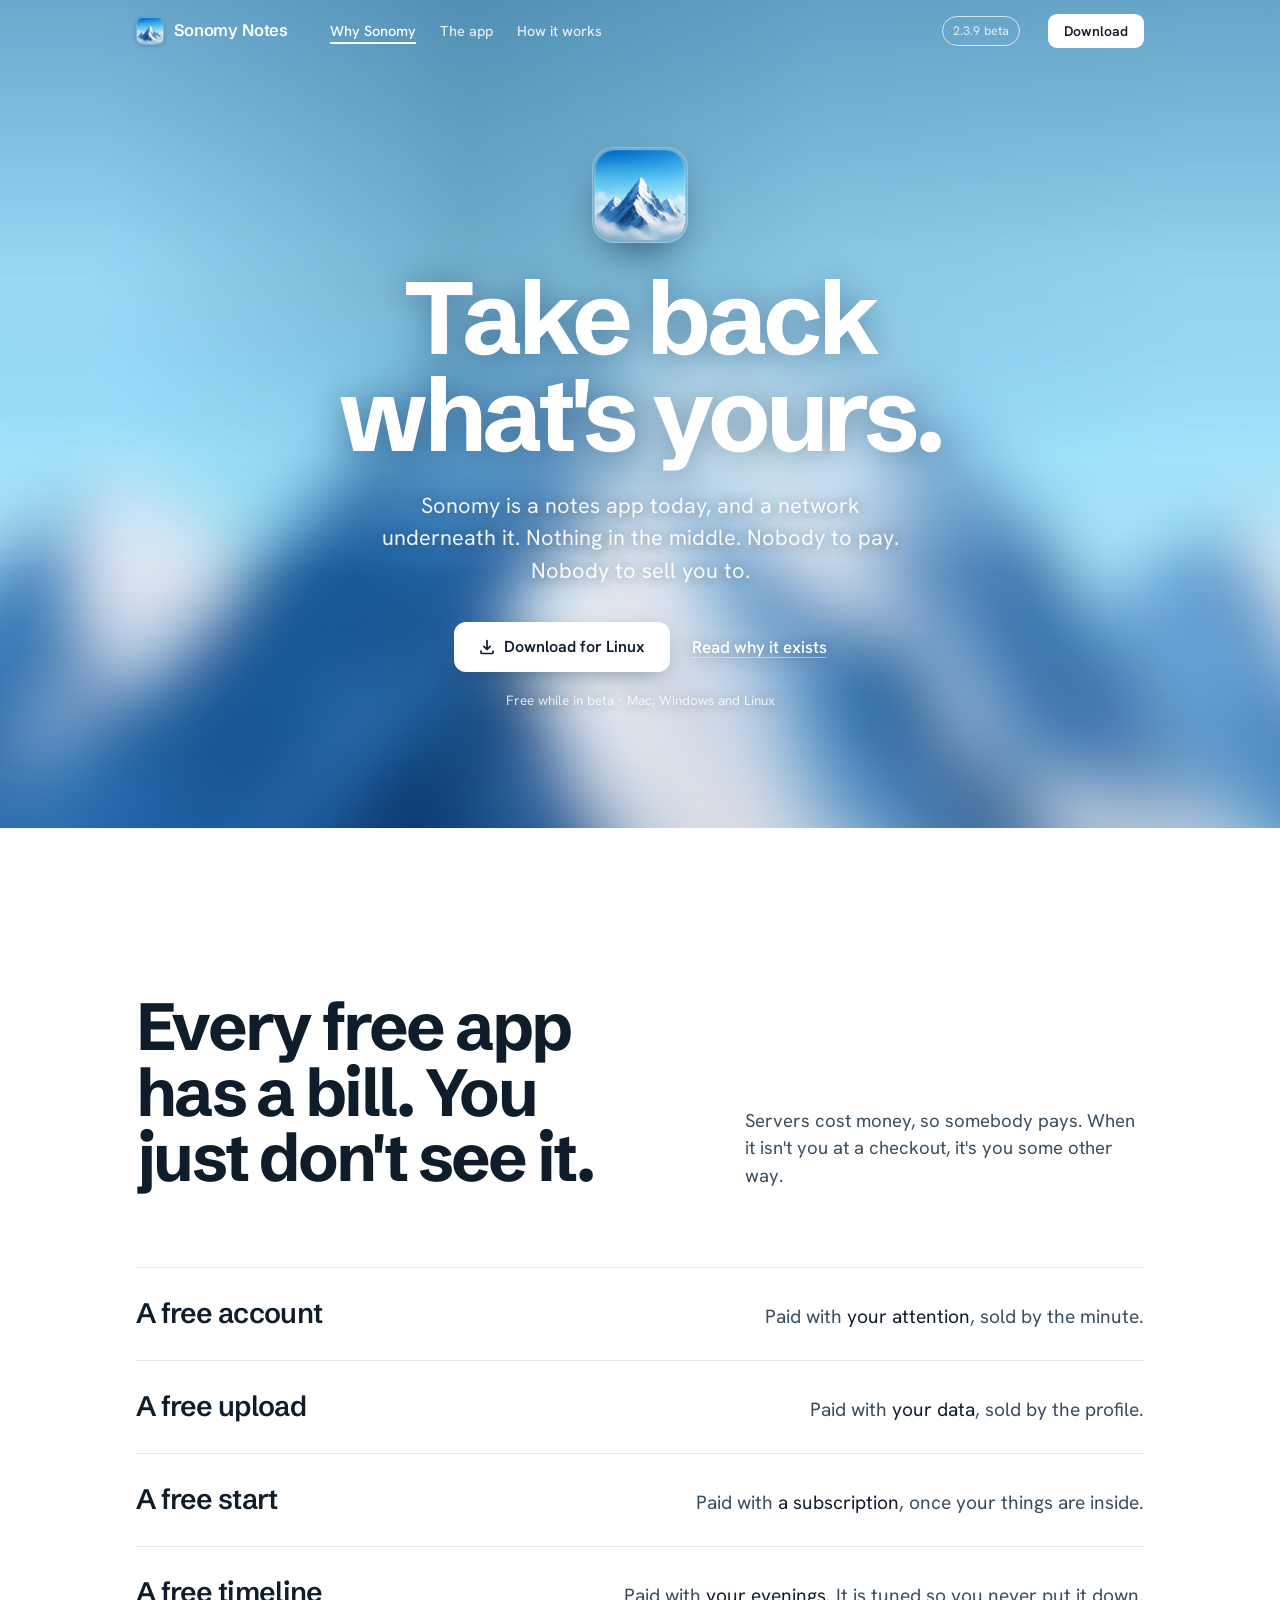
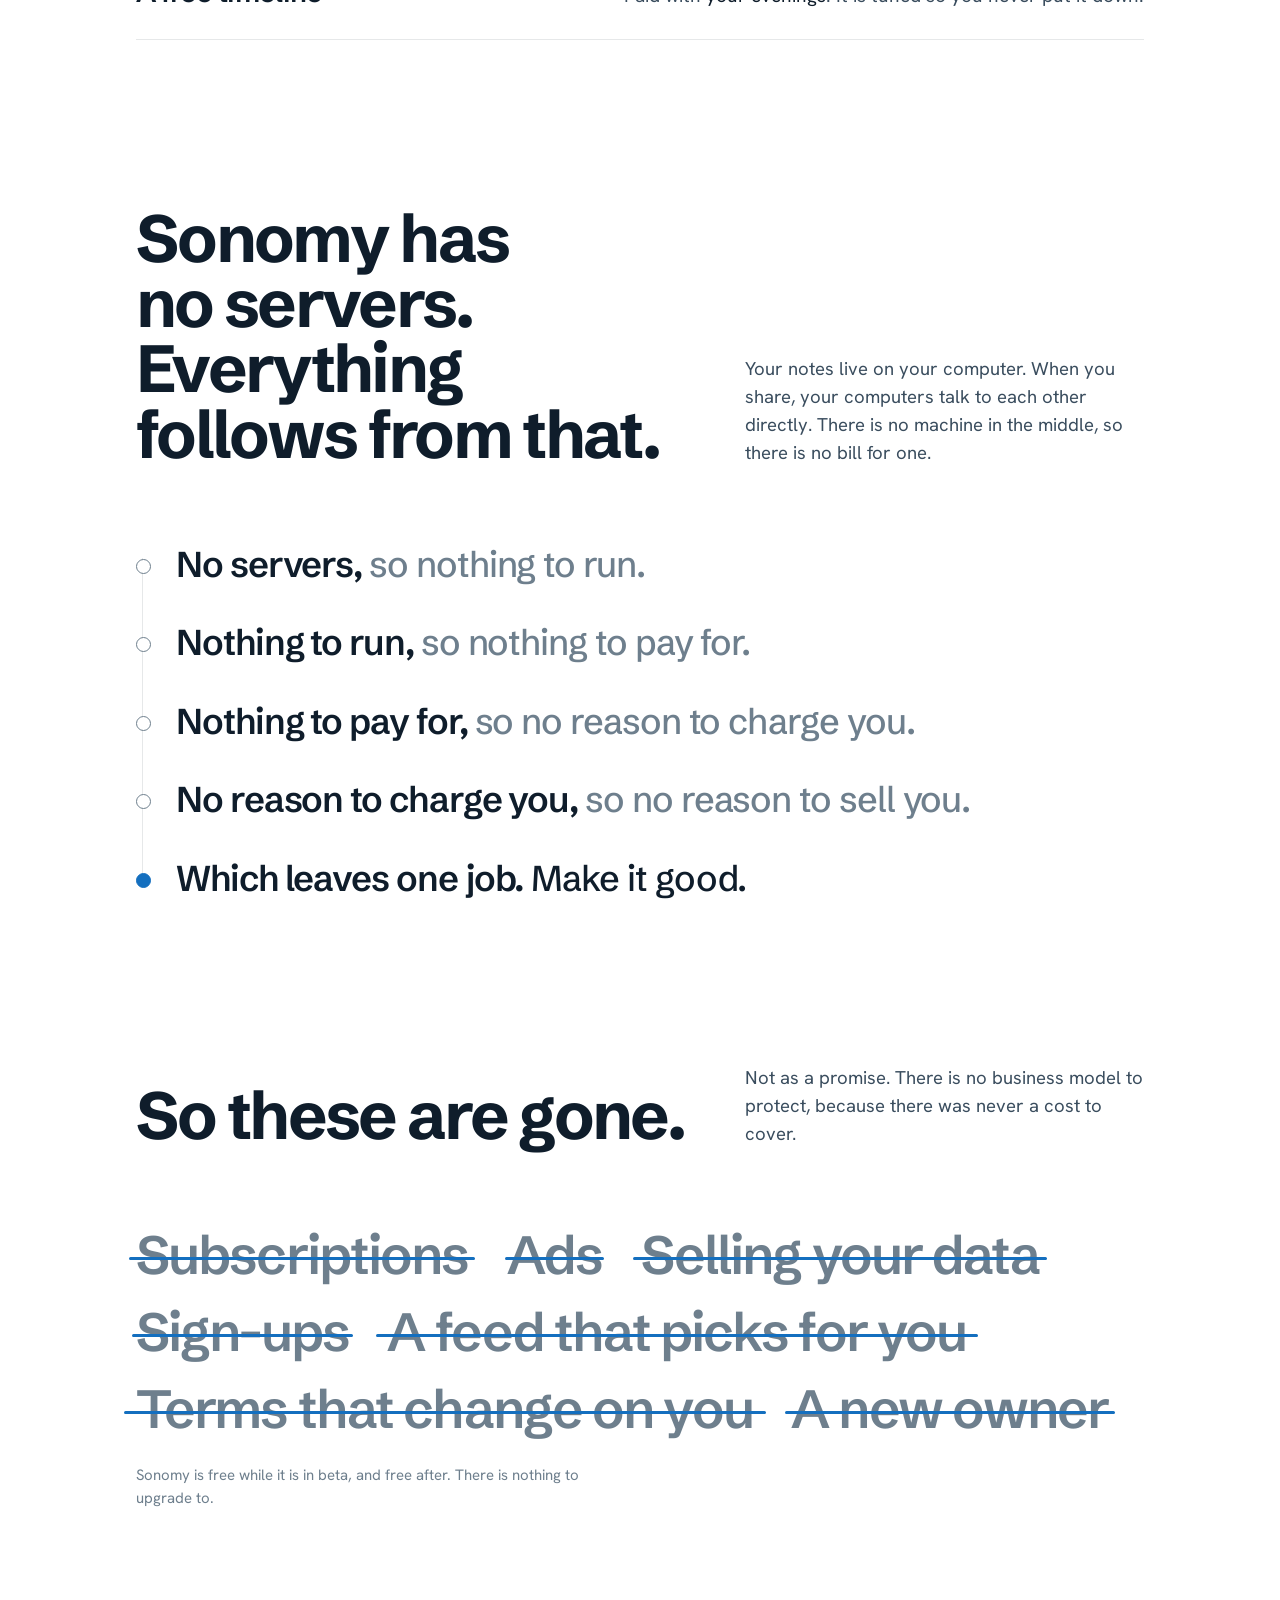
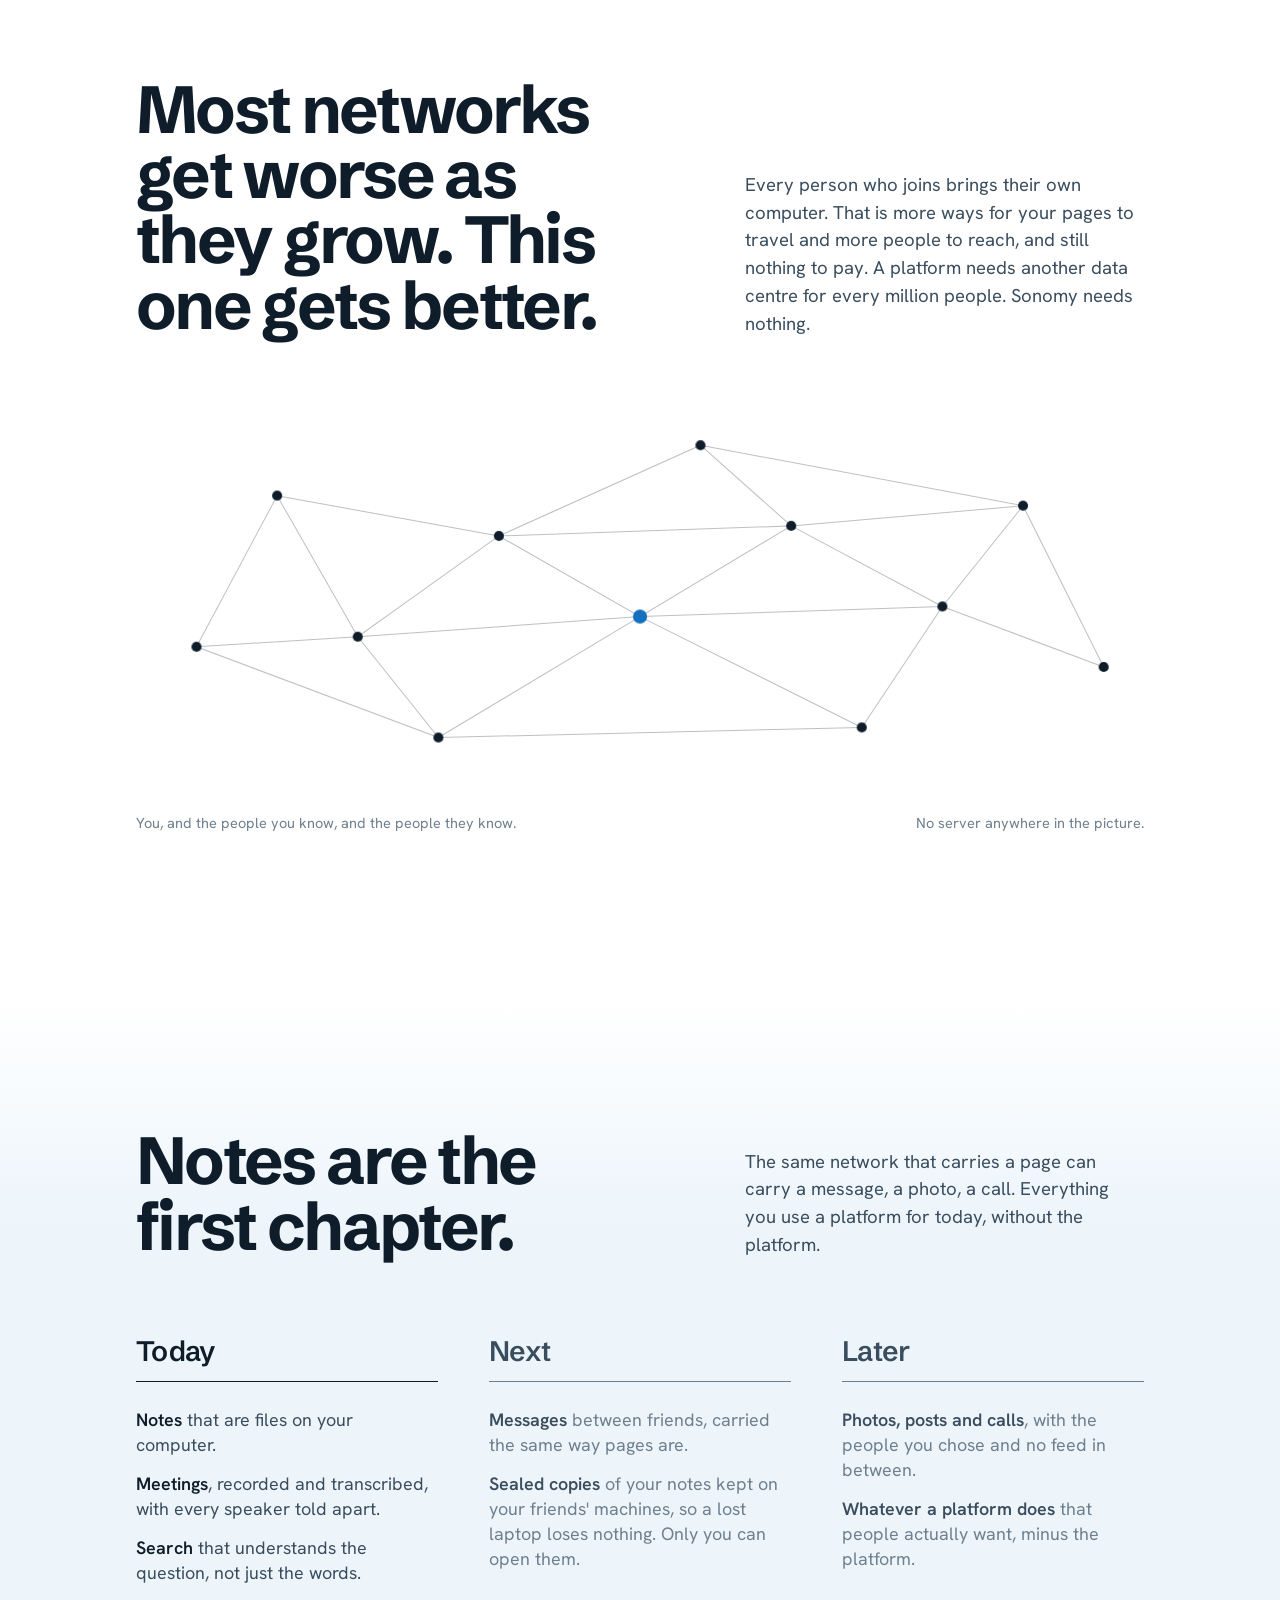
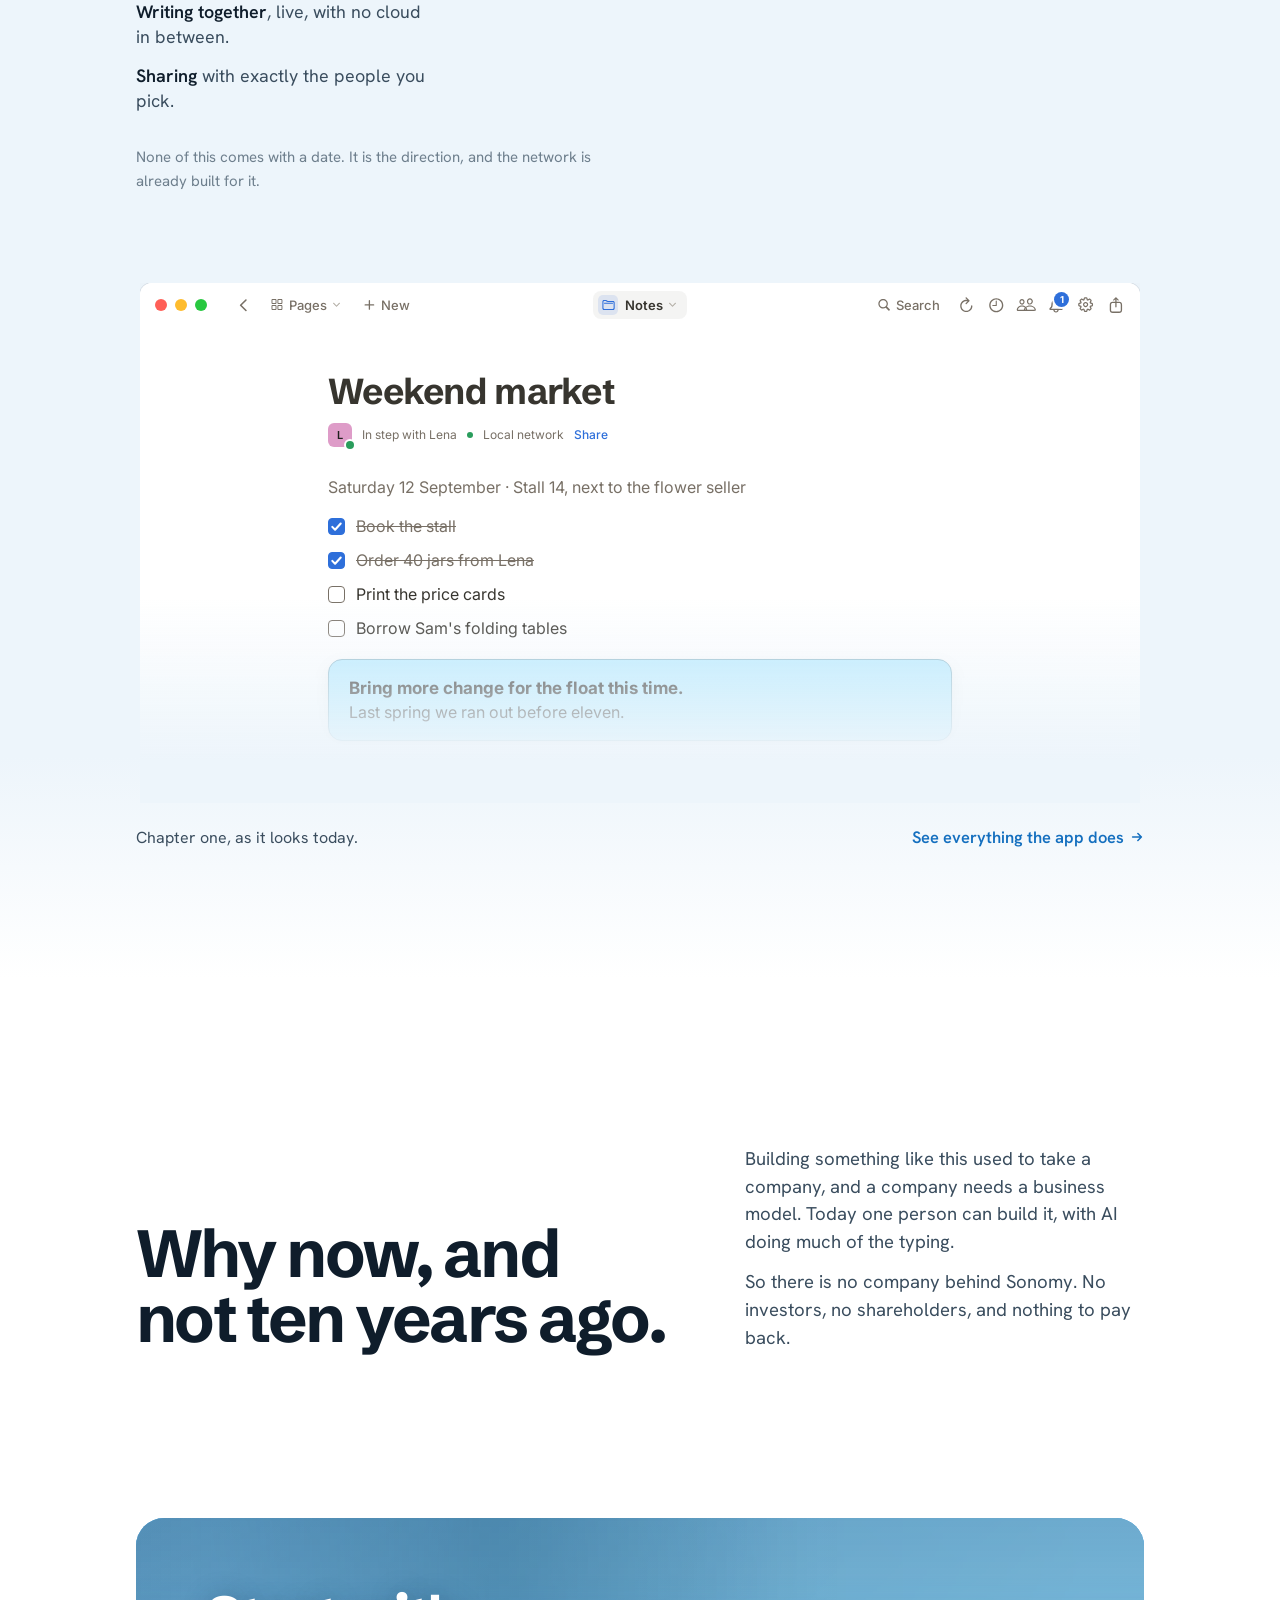
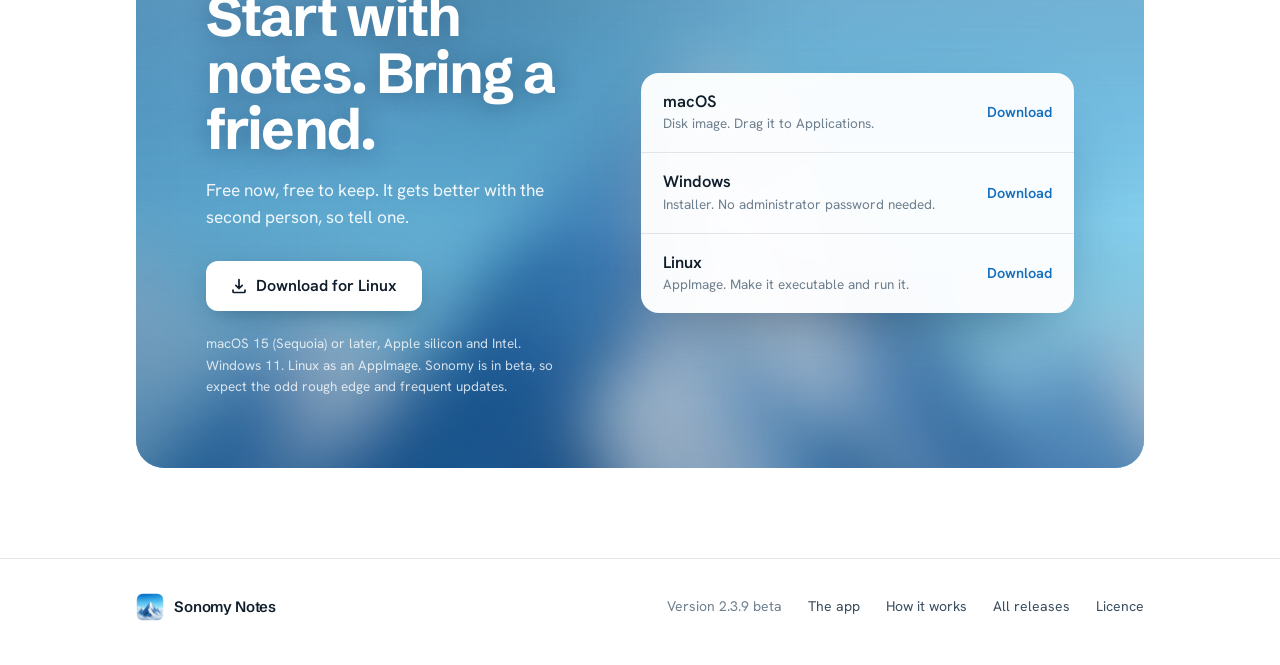
==== commit a1355d49: "Site: the landing page is about the mission, the app tour moves to app.html, how.html answers questi" ====
--- a/index.html
+++ b/index.html
@@ -3,11 +3,11 @@
 <head>
 <meta charset="utf-8">
 <meta name="viewport" content="width=device-width, initial-scale=1">
-<title>Sonomy Notes: record the meeting, find it again, keep it on your computer</title>
-<meta name="description" content="A notes app for Mac, Windows and Linux that records and transcribes meetings, searches by meaning, and lets you write a page together with a friend. No account, no cloud, no subscription.">
-
-<meta property="og:title" content="Sonomy Notes">
-<meta property="og:description" content="Record the meeting. Find it again by what you meant. Write together. Everything on your own computer.">
+<title>Sonomy: take back what's yours</title>
+<meta name="description" content="Sonomy is a notes app today and a network underneath it. Your computers talk to each other directly, so there is no server, no bill, no subscription, no ads and nobody to sell you to. Notes are the first chapter.">
+
+<meta property="og:title" content="Sonomy: take back what's yours">
+<meta property="og:description" content="A notes app today, a network underneath. Nothing in the middle. Nobody to pay. Nobody to sell you to.">
 <meta property="og:image" content="assets/summit.jpg">
 <meta property="og:type" content="website">
 <meta name="twitter:card" content="summary_large_image">
@@ -23,120 +23,123 @@
 <script>document.documentElement.className += ' js';</script>
 
 <style>
-/* ---- the hero window: one page, standing still ---- */
-.hero .app { --w: 1100; }
-.hero .a-desk { min-height: calc(var(--u) * 560); }
-.hero .e-cur { display: none; }
-
-/* ---- vignettes that play once when they scroll in ---- */
-.type .w { opacity: 0; }
-.is-in .type .w { animation: wordin .18s ease-out both; animation-delay: calc(var(--t0) + var(--i) * 70ms); }
-@keyframes wordin { to { opacity: 1; } }
-@keyframes riseIn { from { opacity: 0; transform: translateY(calc(var(--u) * 6)); } to { opacity: 1; transform: none; } }
-
-/* Meetings: the capsule records, then transcribes, then the words land in the page. */
-.meet-vis .a-desk { min-height: calc(var(--u) * 510); }
-.meet-vis .m-bar.rec, .meet-vis .m-bar.job { opacity: 0; }
-.meet-vis.is-in .m-bar.rec { animation: showhide 5.2s steps(1) .2s both; }
-.meet-vis.is-in .m-bar.job { animation: showhide 3.4s steps(1) 5.3s both; }
-@keyframes showhide { 0% { opacity: 1; } 99% { opacity: 1; } 100% { opacity: 0; } }
-.meet-vis .m-track i { width: 0; }
-.meet-vis.is-in .m-track i { animation: fill 3s linear 5.4s both; }
-@keyframes fill { to { width: 92%; } }
-.meet-vis .e-meet .mb-body { max-height: 0; overflow: hidden; opacity: 0; }
-.meet-vis.is-in .e-meet .mb-body { animation: unfold .9s var(--ease) 8.5s both; }
-@keyframes unfold { from { max-height: 0; opacity: 0; } to { max-height: calc(var(--u) * 420); opacity: 1; } }
-.meet-vis .e-meet .mb-note { color: var(--a-faint); font-size: calc(var(--u) * 13); padding: calc(var(--u) * 14) 0 calc(var(--u) * 4); font-style: italic; overflow: hidden; }
-.meet-vis.is-in .e-meet .mb-note { animation: notegone 8.5s steps(1) both; opacity: 0; }
-@keyframes notegone { from { opacity: 1; } to { opacity: 0; max-height: 0; padding: 0; } }
-.meet-vis .e-meet .tb, .meet-vis .after { opacity: 0; }
-.meet-vis.is-in .e-meet .tb { animation: riseIn .5s var(--ease) both; animation-delay: calc(9s + var(--i) * 1.1s); }
-.meet-vis.is-in .after { animation: riseIn .5s var(--ease) 12.6s both; }
-.meet-vis .e-meet .mh .live { color: var(--a-danger); font-size: calc(var(--u) * 12); font-weight: 600; margin-left: auto; display: inline-flex; align-items: center; gap: calc(var(--u) * 6); }
-.meet-vis .e-meet .mh .live::before { content: ""; width: calc(var(--u) * 8); height: calc(var(--u) * 8); border-radius: 50%; background: var(--a-danger); }
-.meet-vis.is-in .e-meet .mh .live { animation: showhide 8.4s steps(1) both; }
-
-/* Search: the question is typed, the answers arrive. */
-.srch-vis .a-desk { min-height: calc(var(--u) * 470); }
-.srch-vis .s-pop { right: auto; left: 50%; transform: translateX(-50%); top: calc(var(--u) * 52); height: auto; max-height: calc(var(--u) * 420); }
-.srch-vis .under { opacity: .35; filter: blur(.5px); }
-.srch-vis .s-field .c { opacity: 0; }
-.srch-vis.is-in .s-field .c { animation: wordin .05s linear both; animation-delay: calc(.5s + var(--i) * 55ms); }
-.srch-vis .s-field .cur { width: 2px; height: calc(var(--u) * 18); background: var(--a-text); display: inline-block; margin-left: 1px; animation: blink 1s steps(1) infinite; }
-.srch-vis .hit { opacity: 0; }
-.srch-vis.is-in .hit { animation: riseIn .5s var(--ease) both; animation-delay: calc(2.4s + var(--i) * .18s); }
-.srch-vis .s-status { position: absolute; inset: calc(var(--u) * 46) 0 0; }
-.srch-vis.is-in .s-status { animation: gone .01s linear 2.3s both; }
-@keyframes gone { to { opacity: 0; } }
-
-/* Writing: the slash menu, and the highlight walking down it. */
-.write-vis .a-desk { min-height: calc(var(--u) * 692); }
-.write-vis .sl-menu { left: calc(50% - var(--u) * 312); top: calc(var(--u) * 302); opacity: 0; transform: translateY(calc(var(--u) * -4)) scale(.98); transform-origin: 0 0; }
-.write-vis.is-in .sl-menu { animation: menuin .4s var(--ease) .7s both; }
-@keyframes menuin { to { opacity: 1; transform: none; } }
-.write-vis .sl-item { opacity: 0; }
-.write-vis.is-in .sl-item { animation: riseIn .3s var(--ease) both; animation-delay: calc(.85s + var(--i) * 40ms); }
-.write-vis .sl-hl { position: absolute; left: calc(var(--u) * 5); right: calc(var(--u) * 5); top: calc(var(--u) * 5); height: calc(var(--u) * 32); border-radius: calc(var(--u) * 9); background: var(--a-code-bg); opacity: 0; }
-.write-vis.is-in .sl-hl { animation: hlwalk 3.2s var(--ease) 1.5s both; }
-@keyframes hlwalk {
-  0% { opacity: 0; transform: translateY(0); }
-  8% { opacity: 1; transform: translateY(0); }
-  30% { transform: translateY(calc(var(--u) * 96)); }
-  55% { transform: translateY(calc(var(--u) * 192)); }
-  80%, 100% { opacity: 1; transform: translateY(calc(var(--u) * 256)); }
-}
-.write-vis .sl-item { position: relative; z-index: 1; }
-
-/* Together: two windows, one page, two carets. */
-.two { display: grid; grid-template-columns: minmax(0, 1fr) minmax(0, 1fr); gap: clamp(18px, 3vw, 40px); align-items: start; }
-.two .vis { container-type: inline-size; }
-.two .app { --w: 620; }
-.two .a-desk { min-height: calc(var(--u) * 400); }
-.two .who { text-align: center; margin-top: 14px; font-size: 14.5px; color: var(--ink-3); font-weight: 500; }
-.two .e-caret, .two .e-cur { opacity: 0; }
-.two.is-in .e-caret { animation: wordin .2s ease-out both; animation-delay: var(--t0); }
-.two.is-in .e-cur { animation: wordin .01s linear var(--t0) both, blink 1s steps(1) calc(var(--t0) + 1.4s) infinite; }
-
-/* Your files: the folder in front of the window. */
-.files-vis { display: grid; grid-template-columns: minmax(0, 62fr) minmax(0, 34fr); gap: 4%; align-items: end; }
-.files-vis .app { --w: 640; max-width: 100%; }
-.files-vis .a-desk { min-height: calc(var(--u) * 430); }
-.files-vis .h-cols { grid-template-columns: minmax(0, 1fr); }
-.files-vis .a-home { padding: calc(var(--u) * 34) calc(var(--u) * 28) calc(var(--u) * 40); }
-.files-vis .h-doing { flex-wrap: wrap; gap: calc(var(--u) * 6) calc(var(--u) * 14); }
-.files-vis .h-doing span { white-space: nowrap; }
-.files-vis .finder { --u: min(1px, calc(32cqw / 330)); align-self: end; }
-.files-vis .finder .fr { opacity: 0; }
-.files-vis.is-in .finder .fr { animation: riseIn .4s var(--ease) both; animation-delay: calc(.4s + var(--i) * 70ms); }
-.files-vis .finder .fnote { padding: calc(var(--u) * 8) calc(var(--u) * 14) calc(var(--u) * 10); color: var(--a-faint); font-size: calc(var(--u) * 12); border-top: 1px solid var(--a-rule); }
-
-/* Popup visuals */
-.bars { display: grid; gap: 10px; margin: 6px 0 0; }
-.bars .b { display: grid; grid-template-columns: 110px 1fr 90px; align-items: center; gap: 12px; font-size: 14.5px; }
-.bars .b i { display: block; height: 22px; border-radius: 6px; background: var(--sky-200); width: var(--p); transition: width 1.2s var(--ease); }
-.bars .b.best i { background: var(--sky-700); }
-.bars .b span:last-child { color: var(--ink-3); font-variant-numeric: tabular-nums; text-align: right; }
-.bars .b span:first-child { color: var(--ink); font-weight: 500; }
-.pop .app { --w: 620; box-shadow: 0 20px 50px -30px rgba(10, 40, 70, .4), 0 0 0 1px rgba(15, 29, 43, .09); }
-.pop .vis { container-type: inline-size; }
-.pop .a-desk { min-height: calc(var(--u) * 300); }
-
+/* ------------------------------------------------------------------ The mission page
+   index.html says why Sonomy exists. app.html says what it does; how.html says
+   what is underneath. This page is an argument, so it is set like one: a chapter
+   is a large statement on the left, one sentence on the right, and one plain
+   picture underneath at full width. White, ink, one blue. */
+
+/* ---- the hero: one screen of sky and type, then a hard edge ---- */
+.hero.say { min-height: 92svh; display: grid; align-content: center; padding: 120px 0 90px; }
+.hero.say .cloud { display: none; }
+.hero.say h1.hero-h { max-width: 14ch; font-size: clamp(44px, 8vw, 108px); letter-spacing: -.045em; line-height: .94; }
+.hero.say .hero-lede { max-width: 44ch; font-size: clamp(18px, 1.7vw, 22px); }
+.hero.say .sky-tint {
+  background:
+    linear-gradient(180deg, rgba(8, 60, 110, .34) 0%, rgba(8, 60, 110, .10) 30%, rgba(8, 60, 110, 0) 55%, rgba(8, 60, 110, .10) 100%);
+}
+.hero.say .hero-lede, .hero.say .hero-meta, .hero.say .btn-text { text-shadow: 0 1px 14px rgba(4, 30, 60, .45); }
+
+/* The bill: what a free thing costs, set as a ledger. */
+.ledger { list-style: none; margin: 0; padding: 0; border-top: 1px solid var(--line); }
+.ledger li {
+  display: grid; grid-template-columns: minmax(0, 5fr) minmax(0, 7fr); gap: 20px; align-items: baseline;
+  padding: clamp(18px, 2.4vw, 30px) 0; border-bottom: 1px solid var(--line);
+}
+.ledger b { font-family: var(--display); font-weight: 600; font-size: clamp(20px, 2.2vw, 30px); letter-spacing: -.025em; line-height: 1.1; }
+.ledger span { font-size: clamp(17px, 1.5vw, 22px); line-height: 1.35; color: var(--ink-2); text-align: right; }
+.ledger span em { font-style: normal; color: var(--ink); }
+
+/* The chain: each line follows from the one before. */
+.chain { list-style: none; margin: 0; padding: 0; position: relative; max-width: 920px; }
+.chain::before { content: ""; position: absolute; left: 6px; top: 14px; bottom: 14px; width: 1px; background: var(--line); }
+.chain li {
+  position: relative; padding: 0 0 clamp(26px, 3vw, 40px) 40px;
+  font-family: var(--display); font-weight: 600; font-size: clamp(22px, 2.8vw, 38px); letter-spacing: -.03em; line-height: 1.12;
+}
+.chain li:last-child { padding-bottom: 0; }
+.chain li::before {
+  content: ""; position: absolute; left: 0; top: .42em; width: 13px; height: 13px; border-radius: 50%;
+  background: #fff; border: 1px solid var(--ink-3);
+}
+.chain li:last-child::before { background: var(--sky-700); border-color: var(--sky-700); }
+.chain li span { color: var(--ink-3); font-weight: 500; }
+.chain li:last-child span { color: var(--ink); }
+
+/* Gone: the tricks, struck through one by one. */
+.gone { display: flex; flex-wrap: wrap; gap: clamp(10px, 1.6vw, 18px) clamp(18px, 3vw, 40px); margin: 0; padding: 0; list-style: none; }
+.gone li {
+  position: relative; font-family: var(--display); font-weight: 600;
+  font-size: clamp(26px, 4.2vw, 56px); letter-spacing: -.035em; line-height: 1.1; color: var(--ink);
+  transition: color .6s ease; transition-delay: calc(var(--i) * .16s + .5s);
+}
+.gone li::after {
+  content: ""; position: absolute; left: -2%; right: -2%; top: 54%; height: 3px; border-radius: 2px;
+  background: var(--sky-700); transform: scaleX(0); transform-origin: 0 50%;
+}
+.js .gone.is-in li::after { animation: strike .55s var(--ease) both; animation-delay: calc(var(--i) * .16s + .5s); }
+.js .gone.is-in li { color: var(--ink-3); }
+@keyframes strike { to { transform: scaleX(1); } }
+.no-js .gone li, html:not(.js) .gone li { color: var(--ink-3); }
+html:not(.js) .gone li::after { transform: none; }
+
+/* Grow: the network, arriving one machine at a time. */
+.grow { width: 100%; display: block; height: auto; }
+.grow circle { fill: var(--ink); opacity: 0; }
+.grow circle.you { fill: var(--sky-700); }
+.grow line { stroke: var(--ink); stroke-opacity: .28; stroke-width: 1; stroke-dasharray: var(--len); stroke-dashoffset: var(--len); }
+.js .grow-wrap.is-in circle { animation: dotin .6s var(--ease) both; animation-delay: calc(var(--at) * 1s); }
+.js .grow-wrap.is-in line { animation: draw 1s var(--ease) both; animation-delay: calc(var(--at) * 1s + .25s); }
+html:not(.js) .grow circle { opacity: 1; }
+html:not(.js) .grow line { stroke-dashoffset: 0; }
+@keyframes dotin { from { opacity: 0; transform: scale(.4); } to { opacity: 1; transform: none; } }
+@keyframes draw { to { stroke-dashoffset: 0; } }
+.grow circle { transform-box: fill-box; transform-origin: center; }
+.grow-cap { display: flex; justify-content: space-between; gap: 16px; margin-top: 14px; font-size: 14.5px; color: var(--ink-3); }
+
+/* Next: three columns of words, no cards. */
+.next { margin-top: clamp(104px, 13vw, 176px); padding: clamp(88px, 10vw, 140px) 0 clamp(88px, 10vw, 140px); background: linear-gradient(180deg, #fff 0%, var(--cloud) 14%, var(--cloud) 86%, #fff 100%); }
+.cols { display: grid; grid-template-columns: repeat(3, minmax(0, 1fr)); gap: clamp(28px, 4vw, 56px); }
+.cols h3 { font-size: clamp(22px, 2.2vw, 30px); letter-spacing: -.025em; line-height: 1.1; margin-bottom: 18px; padding-bottom: 14px; border-bottom: 1px solid var(--ink); }
+.cols.rv h3 { border-bottom-color: var(--ink); }
+.cols ul { list-style: none; margin: 0; padding: 0; }
+.cols li { font-size: clamp(17px, 1.4vw, 19.5px); line-height: 1.4; color: var(--ink-2); padding: 7px 0; }
+.cols li b { color: var(--ink); font-weight: 600; }
+.cols .soon h3 { border-bottom-color: var(--ink-3); color: var(--ink-2); }
+.cols .soon li { color: var(--ink-3); }
+.cols .soon li b { color: var(--ink-2); }
+.today-shot { margin-top: clamp(56px, 7vw, 96px); }
+.today-shot .hero-shot { margin: 0 auto; padding-inline: 0; max-width: 1000px; }
+.today-shot .shot-move { animation: none; }
+.today-shot .app { --w: 1100; box-shadow: 0 30px 80px -30px rgba(10, 40, 70, .35), 0 0 0 1px rgba(15, 29, 43, .09); }
+.today-shot .a-desk { min-height: calc(var(--u) * 560); }
+.today-shot .e-cur { display: none; }
+.today-shot .hero-shot { position: relative; max-height: 520px; overflow: hidden; }
+.today-shot .shot-fade { height: 40%; background: linear-gradient(180deg, rgba(237, 245, 251, 0), var(--cloud) 78%); }
+.today-cap { display: flex; flex-wrap: wrap; justify-content: space-between; align-items: baseline; gap: 12px 24px; margin-top: 22px; }
+.today-cap p { font-size: 16px; color: var(--ink-2); }
+.today-cap .more { margin: 0; }
+
+/* Now: one person, and the download. */
+.get { padding-top: clamp(104px, 13vw, 176px); }
+
+@media (max-width: 900px) {
+  .cols { grid-template-columns: minmax(0, 1fr); gap: 36px; }
+  .ledger li { grid-template-columns: minmax(0, 1fr); gap: 6px; }
+  .ledger span { text-align: left; }
+  .today-shot .hero-shot { max-height: 380px; }
+}
 @media (max-width: 640px) {
-  .two { grid-template-columns: minmax(0, 1fr); }
-  .files-vis { grid-template-columns: minmax(0, 1fr); gap: 18px; }
-  .files-vis .finder { --u: min(1px, calc(100cqw / 340)); }
-  .bars .b { grid-template-columns: 80px 1fr 70px; }
-  .write-vis .sl-menu { left: calc(50% - var(--u) * 300); }
+  .hero.say h1.hero-h { font-size: clamp(38px, 11vw, 52px); }
+  .gone li::after { height: 2px; }
+  .grow-cap { flex-direction: column; gap: 4px; }
 }
 @media (prefers-reduced-motion: reduce) {
-  .js .hero .s-pop, .js .hero .a-chip.srch, .js .hero .s-field .c, .js .hero .hit, .js .hero .s-status { animation: none; }
-  .hero .s-pop, .hero .s-field .c, .hero .hit { opacity: 1; transform: none; }
-  .hero .s-status { display: none; }
-  .type .w, .meet-vis .m-bar.job, .meet-vis .e-meet .mb-body, .meet-vis .e-meet .tb, .meet-vis .e-meet .mt, .meet-vis .e-meet .mp, .meet-vis .after,
-  .srch-vis .s-field .c, .srch-vis .hit, .write-vis .sl-menu, .write-vis .sl-item, .two .e-caret, .two .e-cur, .files-vis .finder .fr { opacity: 1 !important; animation: none !important; transform: none !important; }
-  .meet-vis .m-bar.rec, .srch-vis .s-status, .write-vis .sl-hl, .meet-vis .e-meet .mh .live, .meet-vis .e-meet .mb-note { display: none; }
-  .meet-vis .e-meet .mb-body { max-height: none !important; }
-  .m-meter i.live, .m-rec::before, .m-spin { animation: none; }
+  .js .gone.is-in li::after, .js .grow-wrap.is-in circle, .js .grow-wrap.is-in line { animation: none; }
+  .gone li::after { transform: none; }
+  .gone li { color: var(--ink-3); }
+  .grow circle { opacity: 1; }
+  .grow line { stroke-dashoffset: 0; }
 }
 </style>
 </head>
@@ -148,16 +151,13 @@
       <img src="assets/icon.png" alt="" width="28" height="28">
       <span>Sonomy Notes</span>
     </a>
-    <nav class="nav" aria-label="Sections">
-      <a href="#meetings">Meetings</a>
-      <a href="#search">Search</a>
-      <a href="#writing">Writing</a>
-      <a href="#together">Together</a>
-      <a href="#everything">Everything</a>
+    <nav class="nav" aria-label="Pages">
+      <a class="here" href="index.html">Why Sonomy</a>
+      <a href="app.html">The app</a>
       <a href="how.html">How it works</a>
     </nav>
     <div class="bar-sp"></div>
-    <span class="ver" data-version>2.3.5 beta</span>
+    <span class="ver" data-version>2.3.9 beta</span>
     <a class="btn btn-sm btn-bar" id="cta-bar" href="https://github.com/LarsLagauw/sonomy-releases/releases/latest">Download</a>
   </div>
 </header>
@@ -165,7 +165,7 @@
 <main id="top">
 
   <!-- ============================================================ Hero -->
-  <section class="hero" id="hero" data-loop>
+  <section class="hero say" id="hero" data-loop>
     <div class="sky" aria-hidden="true"></div>
     <div class="peak" aria-hidden="true"></div>
     <div class="sky-tint" aria-hidden="true"></div>
@@ -176,24 +176,172 @@
     <div class="hero-in wrap">
       <img class="hero-icon" src="assets/icon-256.png" alt="" width="104" height="104">
       <h1 class="hero-h">
-        <span>Write it down.</span>
-        <span>Record the meeting.</span>
-        <span>Find it by what you meant.</span>
+        <span>Take back</span>
+        <span>what's yours.</span>
       </h1>
       <p class="hero-lede">
-        Sonomy Notes records and transcribes your meetings, searches your notes by meaning, and lets you write a page together with a friend.
-        All of it happens on your own computer. No account, no cloud, no subscription.
+        Sonomy is a notes app today, and a network underneath it. Nothing in the middle. Nobody to pay. Nobody to sell you to.
       </p>
       <div class="hero-cta">
         <a class="btn btn-light" id="cta-main" href="https://github.com/LarsLagauw/sonomy-releases/releases/latest">
           <svg viewBox="0 0 16 16" fill="none" stroke="currentColor" stroke-width="1.7" stroke-linecap="round" stroke-linejoin="round" aria-hidden="true"><path d="M8 1.5v9m0 0 3.2-3.2M8 10.5 4.8 7.3M2 12v1.5a1 1 0 0 0 1 1h10a1 1 0 0 0 1-1V12"/></svg>
           <span id="cta-main-label">Download the latest version</span>
         </a>
-        <a class="btn-text" href="#download">Also for Windows and Linux</a>
+        <a class="btn-text" href="#bill">Read why it exists</a>
       </div>
       <span class="hero-meta" id="cta-note">Free while in beta · Mac, Windows and Linux</span>
     </div>
-
+  </section>
+
+  <!-- ============================================================ The bill -->
+  <section class="ch" id="bill">
+    <div class="wrap">
+      <div class="ch-head">
+        <h2 class="rv">Every free app has a bill. You just don't see it.</h2>
+        <p class="rv" style="--d:80ms">Servers cost money, so somebody pays. When it isn't you at a checkout, it's you some other way.</p>
+      </div>
+      <div class="ch-vis">
+        <ul class="ledger">
+          <li class="rv" style="--d:0ms"><b>A free account</b><span>Paid with <em>your attention</em>, sold by the minute.</span></li>
+          <li class="rv" style="--d:70ms"><b>A free upload</b><span>Paid with <em>your data</em>, sold by the profile.</span></li>
+          <li class="rv" style="--d:140ms"><b>A free start</b><span>Paid with <em>a subscription</em>, once your things are inside.</span></li>
+          <li class="rv" style="--d:210ms"><b>A free timeline</b><span>Paid with <em>your evenings</em>. It is tuned so you never put it down.</span></li>
+        </ul>
+      </div>
+    </div>
+  </section>
+
+  <!-- ============================================================ The chain -->
+  <section class="ch" id="chain">
+    <div class="wrap">
+      <div class="ch-head">
+        <h2 class="rv">Sonomy has no servers. Everything follows from that.</h2>
+        <p class="rv" style="--d:80ms">Your notes live on your computer. When you share, your computers talk to each other directly. There is no machine in the middle, so there is no bill for one.</p>
+      </div>
+      <div class="ch-vis">
+        <ol class="chain">
+          <li class="rv" style="--d:0ms">No servers, <span>so nothing to run.</span></li>
+          <li class="rv" style="--d:160ms">Nothing to run, <span>so nothing to pay for.</span></li>
+          <li class="rv" style="--d:320ms">Nothing to pay for, <span>so no reason to charge you.</span></li>
+          <li class="rv" style="--d:480ms">No reason to charge you, <span>so no reason to sell you.</span></li>
+          <li class="rv" style="--d:700ms">Which leaves one job. <span>Make it good.</span></li>
+        </ol>
+      </div>
+    </div>
+  </section>
+
+  <!-- ============================================================ Gone -->
+  <section class="ch" id="gone">
+    <div class="wrap">
+      <div class="ch-head">
+        <h2 class="rv">So these are gone.</h2>
+        <p class="rv" style="--d:80ms">Not as a promise. There is no business model to protect, because there was never a cost to cover.</p>
+      </div>
+      <div class="ch-vis">
+        <ul class="gone rv" data-vig>
+          <li style="--i:0">Subscriptions</li>
+          <li style="--i:1">Ads</li>
+          <li style="--i:2">Selling your data</li>
+          <li style="--i:3">Sign-ups</li>
+          <li style="--i:4">A feed that picks for you</li>
+          <li style="--i:5">Terms that change on you</li>
+          <li style="--i:6">A new owner</li>
+        </ul>
+        <p class="ch-fine rv" style="--d:200ms">Sonomy is free while it is in beta, and free after. There is nothing to upgrade to.</p>
+      </div>
+    </div>
+  </section>
+
+  <!-- ============================================================ Grow -->
+  <section class="ch" id="grow">
+    <div class="wrap">
+      <div class="ch-head">
+        <h2 class="rv">Most networks get worse as they grow. This one gets better.</h2>
+        <p class="rv" style="--d:80ms">Every person who joins brings their own computer. That is more ways for your pages to travel and more people to reach, and still nothing to pay. A platform needs another data centre for every million people. Sonomy needs nothing.</p>
+      </div>
+      <div class="ch-vis grow-wrap rv" data-vig>
+        <svg class="grow" viewBox="0 0 1000 380" aria-hidden="true">
+          <!-- Twelve machines, arriving one at a time. You are the blue one. -->
+          <line x1="500" y1="200" x2="360" y2="120" style="--at:.9;--len:162"/>
+          <line x1="500" y1="200" x2="650" y2="110" style="--at:1.4;--len:175"/>
+          <line x1="360" y1="120" x2="650" y2="110" style="--at:1.5;--len:291"/>
+          <line x1="360" y1="120" x2="220" y2="220" style="--at:2.0;--len:173"/>
+          <line x1="500" y1="200" x2="220" y2="220" style="--at:2.1;--len:281"/>
+          <line x1="650" y1="110" x2="800" y2="190" style="--at:2.5;--len:170"/>
+          <line x1="500" y1="200" x2="800" y2="190" style="--at:2.6;--len:301"/>
+          <line x1="220" y1="220" x2="300" y2="320" style="--at:3.0;--len:129"/>
+          <line x1="500" y1="200" x2="300" y2="320" style="--at:3.1;--len:234"/>
+          <line x1="800" y1="190" x2="880" y2="90" style="--at:3.5;--len:129"/>
+          <line x1="650" y1="110" x2="880" y2="90" style="--at:3.6;--len:231"/>
+          <line x1="360" y1="120" x2="140" y2="80" style="--at:4.0;--len:224"/>
+          <line x1="220" y1="220" x2="140" y2="80" style="--at:4.1;--len:162"/>
+          <line x1="800" y1="190" x2="720" y2="310" style="--at:4.5;--len:145"/>
+          <line x1="500" y1="200" x2="720" y2="310" style="--at:4.6;--len:246"/>
+          <line x1="300" y1="320" x2="720" y2="310" style="--at:4.7;--len:421"/>
+          <line x1="880" y1="90" x2="960" y2="250" style="--at:5.0;--len:179"/>
+          <line x1="800" y1="190" x2="960" y2="250" style="--at:5.1;--len:171"/>
+          <line x1="140" y1="80" x2="60" y2="230" style="--at:5.5;--len:170"/>
+          <line x1="220" y1="220" x2="60" y2="230" style="--at:5.6;--len:161"/>
+          <line x1="300" y1="320" x2="60" y2="230" style="--at:5.7;--len:257"/>
+          <line x1="650" y1="110" x2="560" y2="30" style="--at:6.0;--len:121"/>
+          <line x1="360" y1="120" x2="560" y2="30" style="--at:6.1;--len:220"/>
+          <line x1="880" y1="90" x2="560" y2="30" style="--at:6.2;--len:326"/>
+
+          <circle class="you" cx="500" cy="200" r="7" style="--at:.2"/>
+          <circle cx="360" cy="120" r="5" style="--at:.8"/>
+          <circle cx="650" cy="110" r="5" style="--at:1.3"/>
+          <circle cx="220" cy="220" r="5" style="--at:1.9"/>
+          <circle cx="800" cy="190" r="5" style="--at:2.4"/>
+          <circle cx="300" cy="320" r="5" style="--at:2.9"/>
+          <circle cx="880" cy="90" r="5" style="--at:3.4"/>
+          <circle cx="140" cy="80" r="5" style="--at:3.9"/>
+          <circle cx="720" cy="310" r="5" style="--at:4.4"/>
+          <circle cx="960" cy="250" r="5" style="--at:4.9"/>
+          <circle cx="60" cy="230" r="5" style="--at:5.4"/>
+          <circle cx="560" cy="30" r="5" style="--at:5.9"/>
+        </svg>
+        <div class="grow-cap"><span>You, and the people you know, and the people they know.</span><span>No server anywhere in the picture.</span></div>
+      </div>
+    </div>
+  </section>
+
+  <!-- ============================================================ Next -->
+  <section class="next" id="next">
+    <div class="wrap">
+      <div class="ch-head">
+        <h2 class="rv">Notes are the first chapter.</h2>
+        <p class="rv" style="--d:80ms">The same network that carries a page can carry a message, a photo, a call. Everything you use a platform for today, without the platform.</p>
+      </div>
+      <div class="ch-vis">
+        <div class="cols">
+          <div class="rv" style="--d:0ms">
+            <h3>Today</h3>
+            <ul>
+              <li><b>Notes</b> that are files on your computer.</li>
+              <li><b>Meetings</b>, recorded and transcribed, with every speaker told apart.</li>
+              <li><b>Search</b> that understands the question, not just the words.</li>
+              <li><b>Writing together</b>, live, with no cloud in between.</li>
+              <li><b>Sharing</b> with exactly the people you pick.</li>
+            </ul>
+          </div>
+          <div class="rv soon" style="--d:100ms">
+            <h3>Next</h3>
+            <ul>
+              <li><b>Messages</b> between friends, carried the same way pages are.</li>
+              <li><b>Sealed copies</b> of your notes kept on your friends' machines, so a lost laptop loses nothing. Only you can open them.</li>
+            </ul>
+          </div>
+          <div class="rv soon" style="--d:200ms">
+            <h3>Later</h3>
+            <ul>
+              <li><b>Photos, posts and calls</b>, with the people you chose and no feed in between.</li>
+              <li><b>Whatever a platform does</b> that people actually want, minus the platform.</li>
+            </ul>
+          </div>
+        </div>
+        <p class="ch-fine rv" style="--d:260ms">None of this comes with a date. It is the direction, and the network is already built for it.</p>
+
+        <div class="today-shot rv" style="--d:120ms">
     <div class="hero-shot">
       <div class="shot-move">
         <div class="app" aria-hidden="true">
@@ -245,304 +393,32 @@
             </div>
 
           </div>
-          <span class="a-ver" data-version>2.3.5 beta</span>
+          <span class="a-ver" data-version>2.3.9 beta</span>
         </div>
       </div>
       <div class="shot-fade" aria-hidden="true"></div>
     </div>
-  </section>
-  <div class="hero-tail"></div>
-
-  <!-- ============================================================ Meetings -->
-  <section class="sec" id="meetings">
-    <div class="wrap stack">
-      <div class="txt">
-        <h2 class="rv">Press record. Read back who said what.</h2>
-        <p class="rv" style="--d:80ms">Sonomy catches your microphone and your computer's audio, then writes the transcript into the page with every speaker told apart.</p>
-      </div>
-      <div class="vis rv meet-vis" style="--d:120ms" data-vig data-loop>
-        <div class="app" style="--w:900" aria-hidden="true">
-          <div class="a-bar">
-            <span class="a-tl"><i></i><i></i><i></i></span>
-            <div class="a-left"><span class="a-chip ico"><i data-g="chevron.backward"></i></span><span class="a-chip"><i data-g="square.grid.2x2"></i>Pages<i class="hint" data-g="chevron.down"></i></span><span class="a-chip"><i data-g="plus"></i>New</span></div>
-            <div class="a-centre"><span class="a-proj"><i class="pg" data-g="hammer"></i>Renovation<i class="hint" data-g="chevron.down"></i></span></div>
-            <div class="a-right"><span class="a-chip"><i data-g="magnifyingglass"></i>Search</span><span class="a-chip ico"><i data-g="arrow.clockwise"></i></span><span class="a-chip ico"><i data-g="clock"></i></span><span class="a-chip ico"><i data-g="person.2"></i></span><span class="a-chip ico"><i data-g="bell"></i></span><span class="a-chip ico"><i data-g="gearshape"></i></span><span class="a-chip ico"><i data-g="square.and.arrow.up"></i></span></div>
-          </div>
-          <div class="a-desk">
-            <div class="e-page">
-              <h1 class="e-title">Call with the contractor</h1>
-              <div class="e-meet">
-                <div class="mh"><b>Call with the contractor</b><span>@12 Sep 2026</span><span class="live">Recording</span></div>
-                <div class="mb-note">Recording. The transcript appears here when you stop.</div>
-                <div class="mb-body">
-                <div class="mp">
-                  <svg class="skip" viewBox="0 0 16 16" fill="none" stroke="currentColor" stroke-width="1.4"><path d="M8 3a5 5 0 1 1-4.6 3M3 3v3.2h3.2"/></svg>
-                  <span class="play"><svg viewBox="0 0 16 16"><path d="M4 2.5v11l10-5.5z" fill="currentColor"/></svg></span>
-                  <svg class="skip" viewBox="0 0 16 16" fill="none" stroke="currentColor" stroke-width="1.4"><path d="M8 3a5 5 0 1 0 4.6 3M13 3v3.2H9.8"/></svg>
-                  <span class="seek"><i style="--p:12%"></i></span>
-                  <span>0:00 / 18:42</span>
-                  <span class="rate">1×</span>
-                </div>
-                <div class="mt"><span class="tab"><i data-g="pencil"></i>Notes</span><span class="tab on"><i data-g="list.bullet"></i>Transcript</span></div>
-                <div class="tb" style="--i:0"><div class="th"><span class="av">L</span><span class="nm">Lena</span><span class="ts">0:12</span></div><p>Can we push the tiling to Thursday? The delivery slipped a day.</p></div>
-                <div class="tb" style="--i:1"><div class="th"><span class="av">M</span><span class="nm">Marco</span><span class="ts">0:19</span></div><p>Thursday's fine. I'll move the plumber to the afternoon.</p></div>
-                <div class="tb" style="--i:2"><div class="th"><span class="av">Y</span><span class="nm">You</span><span class="ts">0:24</span></div><p>Then I'll warn the neighbours about the noise.</p></div>
-                </div>
-              </div>
-              <p class="e-p after">Next: send the revised timeline to everybody.</p>
-            </div>
-
-            <div class="m-bar rec">
-              <span class="m-rec"></span>
-              <span class="m-clock" data-clock="18:37">18:37</span>
-              <span class="m-meter"><i class="live" style="--i:0;--h:50%"></i><i class="live" style="--i:1;--h:90%"></i><i class="live" style="--i:2;--h:40%"></i><i class="live" style="--i:3;--h:75%"></i><i class="live" style="--i:4;--h:100%"></i><i class="live" style="--i:5;--h:55%"></i><i class="live" style="--i:6;--h:85%"></i><i class="live" style="--i:7;--h:35%"></i><i class="live" style="--i:8;--h:70%"></i><i class="live" style="--i:9;--h:95%"></i><i class="live" style="--i:10;--h:45%"></i><i class="live" style="--i:11;--h:80%"></i><i class="live" style="--i:12;--h:60%"></i><i class="live" style="--i:13;--h:90%"></i><i class="live" style="--i:14;--h:50%"></i><i class="live" style="--i:15;--h:70%"></i></span>
-              <span class="m-lines"><span class="m-into"><i data-g="waveform"></i><span>Call with the contractor</span></span><span class="m-sub">Microphone and this Mac's audio</span></span>
-              <span class="m-gap"></span>
-              <span class="m-btn danger"><span class="sq"></span>Stop</span>
-            </div>
-            <div class="m-bar job">
-              <span class="m-spin"></span>
-              <span class="m-lines"><span class="m-into"><i data-g="waveform"></i><span>Transcribing · Call with the contractor</span></span><span class="m-sub">On this computer · 18 minutes of audio</span></span>
-              <span class="m-track"><i></i></span>
-              <span class="m-gap"></span>
-              <span class="m-btn quiet">Cancel</span>
-            </div>
-          </div>
-          <span class="a-ver" data-version>2.3.5 beta</span>
-        </div>
-      </div>
-    </div>
-  </section>
-
-  <!-- ============================================================ Search -->
-  <section class="sec" id="search">
-    <div class="wrap stack">
-      <div class="txt">
-        <h2 class="rv">Ask your notes a question.</h2>
-        <p class="rv" style="--d:80ms">Search understands what you meant, not the words you typed. Ask for “the dinner at Marco's” and get the page you called “Saturday plans”.</p>
-      </div>
-      <div class="vis rv srch-vis" style="--d:120ms" data-vig>
-        <div class="app" style="--w:900" aria-hidden="true">
-          <div class="a-bar">
-            <span class="a-tl"><i></i><i></i><i></i></span>
-            <div class="a-left"><span class="a-chip ico"><i data-g="chevron.backward"></i></span><span class="a-chip"><i data-g="square.grid.2x2"></i>Pages<i class="hint" data-g="chevron.down"></i></span><span class="a-chip"><i data-g="plus"></i>New</span></div>
-            <div class="a-centre"><span class="a-proj"><i class="pg" data-g="hammer"></i>Renovation<i class="hint" data-g="chevron.down"></i></span></div>
-            <div class="a-right"><span class="a-chip on"><i data-g="magnifyingglass"></i>Search</span><span class="a-chip ico"><i data-g="arrow.clockwise"></i></span><span class="a-chip ico"><i data-g="clock"></i></span><span class="a-chip ico"><i data-g="person.2"></i></span><span class="a-chip ico"><i data-g="bell"></i></span><span class="a-chip ico"><i data-g="gearshape"></i></span><span class="a-chip ico"><i data-g="square.and.arrow.up"></i></span></div>
-          </div>
-          <div class="a-desk">
-            <div class="e-page under">
-              <h1 class="e-title">Kitchen renovation</h1>
-              <p class="e-p">Quotes from three builders, and what we still have to decide about the floor. The tiles arrive on the 14th.</p>
-              <ul class="e-todo"><li class="on">Pick the tiles</li><li>Confirm the plumber</li><li>Ask about the permit</li></ul>
-              <p class="e-p">Marco thinks the island can wait until spring, which would keep the budget where it is.</p>
-              <p class="e-p">Lena wants the sink under the window. So do I.</p>
-            </div>
-            <div class="a-pop s-pop">
-              <div class="s-head"><i data-g="sparkle.magnifyingglass"></i><span class="s-field"><span data-chars>afspraak met de aannemer</span><span class="cur"></span></span></div>
-              <div class="s-body">
-                <div class="s-status">1,284 sentences indexed</div>
-                <div class="hit" style="--i:0"><div class="hit-top"><span class="hit-page">Call with the contractor</span><span class="hit-score">82%</span></div><div class="hit-text">Can we push the tiling to Thursday? The delivery slipped a day. <mark>Thursday is fine, I'll move the plumber to the afternoon.</mark> Then I'll warn the neighbours about the noise.</div></div>
-                <div class="hit" style="--i:1"><div class="hit-top"><span class="hit-page">Questions before we sign</span><span class="hit-score">71%</span></div><div class="hit-text"><mark>Is the scaffolding included, and who handles the permit?</mark> When does the deposit come back if the start date slips?</div></div>
-                <div class="hit" style="--i:2"><div class="hit-top"><span class="hit-page">Kitchen renovation</span><span class="hit-score">63%</span></div><div class="hit-text"><mark>Quotes from three builders, and what we still have to decide about the floor.</mark> The tiles arrive on the 14th.</div></div>
-                <div class="hit" style="--i:3"><div class="hit-top"><span class="hit-page">Builder's quote.pdf</span><span class="hit-score">58%</span></div><div class="hit-text"><mark>Start date to be agreed with the client; a deposit of 30% is due on signing.</mark></div></div>
-              </div>
-            </div>
-          </div>
-          <span class="a-ver" data-version>2.3.5 beta</span>
-        </div>
-      </div>
-    </div>
-  </section>
-
-  <!-- ============================================================ Writing -->
-  <section class="sec" id="writing">
-    <div class="wrap stack">
-      <div class="txt">
-        <h2 class="rv">Writing that gets out of your way.</h2>
-        <p class="rv" style="--d:80ms">Type a slash and pick what you need: a heading, a to-do, a card, a formula, a page inside the page. Drag any block where it belongs.</p>
-      </div>
-      <div class="vis rv write-vis" style="--d:120ms" data-vig>
-        <div class="app" style="--w:900" aria-hidden="true">
-          <div class="a-bar">
-            <span class="a-tl"><i></i><i></i><i></i></span>
-            <div class="a-left"><span class="a-chip ico"><i data-g="chevron.backward"></i></span><span class="a-chip"><i data-g="square.grid.2x2"></i>Pages<i class="hint" data-g="chevron.down"></i></span><span class="a-chip"><i data-g="plus"></i>New</span></div>
-            <div class="a-centre"><span class="a-proj"><i class="pg" data-g="book"></i>Book club<i class="hint" data-g="chevron.down"></i></span></div>
-            <div class="a-right"><span class="a-chip"><i data-g="magnifyingglass"></i>Search</span><span class="a-chip ico"><i data-g="arrow.clockwise"></i></span><span class="a-chip ico"><i data-g="clock"></i></span><span class="a-chip ico"><i data-g="person.2"></i></span><span class="a-chip ico"><i data-g="bell"></i></span><span class="a-chip ico"><i data-g="gearshape"></i></span><span class="a-chip ico"><i data-g="square.and.arrow.up"></i></span></div>
-          </div>
-          <div class="a-desk">
-            <div class="e-page">
-              <h1 class="e-title">Book club, October</h1>
-              <p class="e-p">We're reading <i>The Overstory</i>. Marco hosts, so bring something for the table.</p>
-              <p class="e-p"><span class="e-hl">Chapter six is the one to argue about.</span> Lena says it's the best thing in the book, Sam says it's the reason he stopped.</p>
-              <div class="e-math">∑<sub>k=1</sub><sup>n</sup> k = n(n+1) / 2</div>
-              <p class="e-p">/<span class="e-cur"></span></p>
-            </div>
-            <div class="sl-menu">
-              <div class="sl-hl"></div>
-              <div class="sl-item" style="--i:0"><span class="gl"><i data-g="doc.text"></i></span>Text</div>
-              <div class="sl-item" style="--i:1"><span class="gl">H1</span>Heading 1</div>
-              <div class="sl-item" style="--i:2"><span class="gl"><i data-g="checklist"></i></span>To-do list</div>
-              <div class="sl-item" style="--i:3"><span class="gl"><i data-g="rectangle.on.rectangle"></i></span>Card</div>
-              <div class="sl-item" style="--i:4"><span class="gl">“</span>Quote</div>
-              <div class="sl-item" style="--i:5"><span class="gl"><i data-g="function"></i></span>Block equation</div>
-              <div class="sl-item" style="--i:6"><span class="gl"><i data-g="curlybraces"></i></span>Code block</div>
-              <div class="sl-item" style="--i:7"><span class="gl"><i data-g="doc.on.doc"></i></span>Page</div>
-              <div class="sl-item" style="--i:8"><span class="gl"><i data-g="mic"></i></span>Transcribe a meeting</div>
-              <div class="sl-item" style="--i:9"><span class="gl"><i data-g="photo"></i></span>Image</div>
-            </div>
-          </div>
-          <span class="a-ver" data-version>2.3.5 beta</span>
-        </div>
-      </div>
-    </div>
-  </section>
-
-  <!-- ============================================================ Together -->
-  <section class="band" id="together">
-    <div class="wrap">
-      <div class="txt centre" style="margin:0 auto 56px;max-width:64ch">
-        <h2 class="rv" style="max-width:24ch">Write the same page at the same time. No cloud in between.</h2>
-        <p class="rv" style="--d:80ms">Edit the same page letter by letter, as if you were at one keyboard. Your computers talk to each other directly. Take the share back and it's gone from their side too.</p>
-      </div>
-      <div class="two rv" style="--d:120ms" data-vig>
+          <div class="today-cap">
+            <p>Chapter one, as it looks today.</p>
+            <a class="more" href="app.html">See everything the app does
+              <svg viewBox="0 0 16 16" fill="none" stroke="currentColor" stroke-width="1.8" stroke-linecap="round" stroke-linejoin="round" aria-hidden="true"><path d="M3 8h10M9 4l4 4-4 4"/></svg>
+            </a>
+          </div>
+        </div>
+      </div>
+    </div>
+  </section>
+
+  <!-- ============================================================ Now -->
+  <section class="ch" id="now">
+    <div class="wrap">
+      <div class="ch-head">
+        <h2 class="rv">Why now, and not ten years ago.</h2>
         <div>
-          <div class="vis">
-          <div class="app" aria-hidden="true">
-            <div class="a-bar">
-              <span class="a-tl"><i></i><i></i><i></i></span>
-              <div class="a-left"><span class="a-chip ico"><i data-g="chevron.backward"></i></span><span class="a-chip ico"><i data-g="square.grid.2x2"></i></span><span class="a-chip ico"><i data-g="plus"></i></span></div>
-              <div class="a-centre"><span class="a-proj"><i class="pg" data-g="folder"></i>Notes<i class="hint" data-g="chevron.down"></i></span></div>
-              <div class="a-right"><span class="a-chip ico"><i data-g="magnifyingglass"></i></span><span class="a-chip ico"><i data-g="person.2"></i></span><span class="a-chip ico"><i data-g="bell"></i></span></div>
-            </div>
-            <div class="a-desk">
-              <div class="e-page">
-                <h1 class="e-title">Weekend market</h1>
-                <div class="e-byline"><span class="e-faces"><span class="e-face on" style="--hue:320">L</span></span><span>In step with Lena</span><span class="dot"></span><span>Internet, direct</span><span class="word">Share</span></div>
-                <p class="e-p sec">Saturday 12 September · Stall 14, next to the flower seller</p>
-                <p class="e-p">Marco's bringing the van at seven so we can set up before the crowd.</p>
-                <p class="e-p"><span class="type" style="--t0:.6s" data-type>Lena has the big umbrella in case it rains, and a second one for the jam table.</span><span class="e-caret" data-n="Lena" style="--c:#ff9ad5;--t0:.6s"></span></p>
-              </div>
-            </div>
-          </div>
-          </div>
-          <div class="who">Sam's Mac</div>
-        </div>
-        <div>
-          <div class="vis">
-          <div class="app win" aria-hidden="true">
-            <div class="a-bar">
-              <div class="a-left"><span class="a-chip ico"><i data-g="chevron.backward"></i></span><span class="a-chip ico"><i data-g="square.grid.2x2"></i></span><span class="a-chip ico"><i data-g="plus"></i></span></div>
-              <div class="a-centre"><span class="a-proj"><i class="pg" data-g="folder"></i>Notes<i class="hint" data-g="chevron.down"></i></span></div>
-              <div class="a-right"><span class="a-chip ico"><i data-g="magnifyingglass"></i></span><span class="a-chip ico"><i data-g="person.2"></i></span><span class="a-chip ico"><i data-g="bell"></i></span><span class="a-caps"><span>—</span><span>▢</span><span>✕</span></span></div>
-            </div>
-            <div class="a-desk">
-              <div class="e-page">
-                <h1 class="e-title">Weekend market</h1>
-                <div class="e-byline"><span class="e-faces"><span class="e-face on" style="--hue:95">S</span></span><span>In step with Sam</span><span class="dot"></span><span>Internet, direct</span><span class="word">Share</span></div>
-                <p class="e-p sec">Saturday 12 September · Stall 14, next to the flower seller</p>
-                <p class="e-p">Marco's bringing the van at seven so we can set up before the crowd.</p>
-                <p class="e-p"><span class="type" style="--t0:.6s" data-type>Lena has the big umbrella in case it rains, and a second one for the jam table.</span><span class="e-cur" style="--t0:.6s"></span></p>
-              </div>
-            </div>
-          </div>
-          </div>
-          <div class="who">Lena's Windows laptop, across town</div>
-        </div>
-      </div>
-    </div>
-  </section>
-
-  <!-- ============================================================ Your files -->
-  <section class="sec" id="yours">
-    <div class="wrap stack">
-      <div class="txt">
-        <h2 class="rv">Your notes are files. Files are yours.</h2>
-        <p class="rv" style="--d:80ms">Every page is a plain text file in a folder you picked, readable by any app, today or in twenty years. No sign-in, no copy anywhere else.</p>
-      </div>
-      <div class="vis rv files-vis" style="--d:120ms" data-vig>
-        <div class="app" aria-hidden="true">
-          <div class="a-bar">
-            <span class="a-tl"><i></i><i></i><i></i></span>
-            <div class="a-left"><span class="a-chip ico dis"><i data-g="chevron.backward"></i></span><span class="a-chip ico"><i data-g="square.grid.2x2"></i></span><span class="a-chip ico"><i data-g="plus"></i></span></div>
-            <div class="a-centre"><span class="a-proj on"><i class="pg" data-g="folder"></i>Notes<i class="hint" data-g="chevron.down"></i></span></div>
-            <div class="a-right"><span class="a-chip ico"><i data-g="magnifyingglass"></i></span><span class="a-chip ico"><i data-g="arrow.clockwise"></i></span><span class="a-chip ico"><i data-g="bell"></i></span><span class="a-chip ico"><i data-g="gearshape"></i></span><span class="a-chip ico"><i data-g="square.and.arrow.up"></i></span></div>
-          </div>
-          <div class="a-desk">
-            <div class="a-home"><div class="h-wrap">
-              <div class="h-title"><span class="h-icon"><i data-g="folder"></i></span><h1>Notes</h1></div>
-              <div class="h-sub">4 pages · 2 of 3 friends online</div>
-              <div class="h-where">~/Notes <b>Show in Finder</b></div>
-              <div class="h-cols">
-                <div>
-                  <div class="h-head"><h2>Pages</h2><span class="h-filter"><i data-g="magnifyingglass"></i>Filter pages</span></div>
-                  <div class="h-row"><span class="rg"><i data-g="doc.text"></i></span><span class="rl"><span class="rt">Weekend market</span><span class="rd">Saturday 12 September · Stall 14, next to the flower seller</span></span><span class="pin"><i data-g="pin"></i></span></div>
-                  <div class="h-row"><span class="rg"><i data-g="waveform"></i></span><span class="rl"><span class="rt">Call with the contractor</span><span class="rd">Thursday: tiling moved, plumber in the afternoon</span></span></div>
-                  <div class="h-row"><span class="rg"><i data-g="book"></i></span><span class="rl"><span class="rt">Book club, October</span><span class="rd">We're reading The Overstory. Marco hosts.</span></span></div>
-                  <div class="h-row"><span class="rg"><i data-g="map"></i></span><span class="rl"><span class="rt">Trip to the Dolomites</span><span class="rd">Late September, five days</span></span></div>
-                  <div class="h-doing"><span><i data-g="plus"></i>New page</span><span><i data-g="doc.richtext"></i>Import a PDF</span><span><i data-g="link"></i>Add a page from an invite code</span></div>
-                </div>
-              </div>
-            </div></div>
-          </div>
-          <span class="a-ver" data-version>2.3.5 beta</span>
-        </div>
-        <div class="finder" aria-hidden="true">
-          <div class="fh"><span class="a-tl"><i></i><i></i><i></i></span>Notes</div>
-          <div class="fr" style="--i:0"><span class="fi"></span><span class="fn">Weekend market.md</span><span class="fs">2 KB</span></div>
-          <div class="fr sel" style="--i:1"><span class="fi"></span><span class="fn">Call with the contractor.md</span><span class="fs">9 KB</span></div>
-          <div class="fr" style="--i:2"><span class="fi"></span><span class="fn">Book club, October.md</span><span class="fs">1 KB</span></div>
-          <div class="fr" style="--i:3"><span class="fi"></span><span class="fn">Trip to the Dolomites.md</span><span class="fs">6 KB</span></div>
-          <div class="fr" style="--i:4"><span class="fi dir"></span><span class="fn">Media</span><span class="fs">14 items</span></div>
-          <div class="fr" style="--i:5"><span class="fi dir"></span><span class="fn">Recordings</span><span class="fs">3 items</span></div>
-          <div class="fnote">The same folder, as your computer sees it</div>
-        </div>
-      </div>
-    </div>
-  </section>
-
-  <!-- ============================================================ Why it is different -->
-  <section class="why" id="why">
-    <div class="wrap">
-      <div class="why-card rv">
-        <div>
-          <h2>It looks like a notes app. Underneath, it's a network.</h2>
-          <p class="lede">Most apps keep your notes on their computers and rent them back to you. Sonomy keeps them on yours, and lets your machines reach each other directly. That changes what is possible, and what it costs.</p>
-          <a class="btn btn-ink" href="how.html">See how it works
-            <svg viewBox="0 0 16 16" fill="none" stroke="currentColor" stroke-width="1.8" stroke-linecap="round" stroke-linejoin="round" aria-hidden="true"><path d="M3 8h10M9 4l4 4-4 4"/></svg>
-          </a>
-        </div>
-        <ul class="why-list">
-          <li><span class="g" data-g="internaldrive"></span><div><b>Local</b><span>Your notes, your recordings and your search all live on your own machine.</span></div></li>
-          <li><span class="g" data-g="lock"></span><div><b>Private</b><span>What you share is sealed for the people you chose, and nobody else.</span></div></li>
-          <li><span class="g" data-g="point.3.connected.trianglepath.dotted"></span><div><b>Decentral</b><span>No servers in the middle. So there is nothing to subscribe to. Ever.</span></div></li>
-        </ul>
-      </div>
-    </div>
-  </section>
-
-  <!-- ============================================================ Everything -->
-  <section class="all" id="everything">
-    <div class="wrap">
-      <h2 class="rv">Everything in Sonomy, at a glance.</h2>
-      <p class="rv" style="--d:60ms">Click anything to read more about it.</p>
-      <ul class="all-grid">
-        <li class="rv" style="--d:0ms"><button class="feat" data-pop="meetings"><span class="g" data-g="waveform"></span><div><b>Meeting recordings</b><span>Record, transcribe, and know who said what.</span><em class="open">Read more</em></div></button></li>
-        <li class="rv" style="--d:30ms"><button class="feat" data-pop="search"><span class="g" data-g="sparkle.magnifyingglass"></span><div><b>Search by meaning</b><span>Ask a question, in any language you like.</span><em class="open">Read more</em></div></button></li>
-        <li class="rv" style="--d:60ms"><button class="feat" data-pop="together"><span class="g" data-g="person.2"></span><div><b>Write together, live</b><span>Letter by letter, with no cloud in between.</span><em class="open">Read more</em></div></button></li>
-        <li class="rv" style="--d:90ms"><button class="feat" data-pop="sharing"><span class="g" data-g="paperplane"></span><div><b>Share with the people you pick</b><span>Viewer or editor. Take it back any time.</span><em class="open">Read more</em></div></button></li>
-        <li class="rv" style="--d:120ms"><button class="feat" data-pop="history"><span class="g" data-g="clock"></span><div><b>Version history</b><span>Every page keeps its past, and who changed what.</span><em class="open">Read more</em></div></button></li>
-        <li class="rv" style="--d:150ms"><button class="feat" data-pop="pictures"><span class="g" data-g="photo"></span><div><b>Pictures that shrink themselves</b><span>A fraction of a JPEG, and you can't tell.</span><em class="open">Read more</em></div></button></li>
-        <li class="rv" style="--d:180ms"><button class="feat" data-pop="files"><span class="g" data-g="doc.text"></span><div><b>Plain files, your folder</b><span>Markdown you can open with anything.</span><em class="open">Read more</em></div></button></li>
-        <li class="rv" style="--d:210ms"><button class="feat" data-pop="pdf"><span class="g" data-g="doc.richtext"></span><div><b>PDFs inside your notes</b><span>Read them, search them, share them.</span><em class="open">Read more</em></div></button></li>
-        <li class="rv" style="--d:240ms"><button class="feat" data-pop="blocks"><span class="g" data-g="rectangle.on.rectangle"></span><div><b>Cards, columns, formulas, code</b><span>Lay a page out the way you'd sketch it.</span><em class="open">Read more</em></div></button></li>
-        <li class="rv" style="--d:270ms"><button class="feat" data-pop="panes"><span class="g" data-g="sidebar.left"></span><div><b>Two pages side by side</b><span>Read from one, write in the other.</span><em class="open">Read more</em></div></button></li>
-        <li class="rv" style="--d:300ms"><button class="feat" data-pop="everywhere"><span class="g" data-g="laptopcomputer"></span><div><b>Mac, Windows and Linux</b><span>The same app on every desk.</span><em class="open">Read more</em></div></button></li>
-        <li class="rv" style="--d:330ms"><button class="feat" data-pop="updates"><span class="g" data-g="arrow.down.circle"></span><div><b>Updates from friends</b><span>A newer version travels friend to friend.</span><em class="open">Read more</em></div></button></li>
-        <li class="rv" style="--d:360ms"><button class="feat" data-pop="people"><span class="g" data-g="person.badge.plus"></span><div><b>Find people by name</b><span>Through friends of friends. No directory.</span><em class="open">Read more</em></div></button></li>
-        <li class="rv" style="--d:390ms"><button class="feat" data-pop="nearby"><span class="g" data-g="dot.radiowaves.left.and.right"></span><div><b>Works without a network</b><span>Bluetooth and direct Wi‑Fi in the same room.</span><em class="open">Read more</em></div></button></li>
-        <li class="rv" style="--d:420ms"><button class="feat" data-pop="private"><span class="g" data-g="lock"></span><div><b>No account, no cloud</b><span>And nothing to subscribe to.</span><em class="open">Read more</em></div></button></li>
-        <li class="rv" style="--d:450ms"><button class="feat" data-pop="dark"><span class="g" data-g="moon"></span><div><b>Dark mode and three sizes</b><span>Compact, regular or roomy.</span><em class="open">Read more</em></div></button></li>
-      </ul>
+          <p class="rv" style="--d:80ms">Building something like this used to take a company, and a company needs a business model. Today one person can build it, with AI doing much of the typing.</p>
+          <p class="rv" style="--d:160ms">So there is no company behind Sonomy. No investors, no shareholders, and nothing to pay back.</p>
+        </div>
+      </div>
     </div>
   </section>
 
@@ -554,13 +430,13 @@
         <div class="peak" aria-hidden="true"></div>
         <div class="sky-tint" aria-hidden="true"></div>
         <div>
-          <h2>Get Sonomy Notes.</h2>
-          <p class="lede">Free while it's in beta, and free to keep. Pick your computer and you'll be writing in a minute.</p>
+          <h2>Start with notes. Bring a friend.</h2>
+          <p class="lede">Free now, free to keep. It gets better with the second person, so tell one.</p>
           <a class="btn btn-light" id="cta-get" href="https://github.com/LarsLagauw/sonomy-releases/releases/latest">
             <svg viewBox="0 0 16 16" fill="none" stroke="currentColor" stroke-width="1.7" stroke-linecap="round" stroke-linejoin="round" aria-hidden="true"><path d="M8 1.5v9m0 0 3.2-3.2M8 10.5 4.8 7.3M2 12v1.5a1 1 0 0 0 1 1h10a1 1 0 0 0 1-1V12"/></svg>
             <span id="cta-get-label">Download the latest version</span>
           </a>
-          <p class="req">macOS 11 or later, Apple silicon and Intel. Windows 10 or 11. Linux as an AppImage. Sonomy is in beta, so expect the odd rough edge and frequent updates.</p>
+          <p class="req">macOS 15 (Sequoia) or later, Apple silicon and Intel. Windows 11. Linux as an AppImage. Sonomy is in beta, so expect the odd rough edge and frequent updates.</p>
         </div>
         <div class="plats" id="plats">
           <a class="plat" data-os="macos" href="https://github.com/LarsLagauw/sonomy-releases/releases/latest">
@@ -579,178 +455,19 @@
       </div>
     </div>
   </section>
-
 </main>
 
 <footer class="foot">
   <div class="wrap foot-in">
     <a class="mark" href="#top"><img src="assets/icon.png" alt="" width="28" height="28"><span>Sonomy Notes</span></a>
     <span class="fsp"></span>
-    <span>Version <span data-version>2.3.5 beta</span></span>
+    <span>Version <span data-version>2.3.9 beta</span></span>
+    <a href="app.html">The app</a>
     <a href="how.html">How it works</a>
     <a href="https://github.com/LarsLagauw/sonomy-releases/releases">All releases</a>
-    <a href="https://github.com/LarsLagauw/sonomy-releases/releases/latest">What's new</a>
     <a href="https://github.com/LarsLagauw/sonomy-releases/blob/main/EULA.md">Licence</a>
   </div>
 </footer>
-
-<!-- ============================================================ The popups -->
-<dialog class="pop" id="pop" aria-labelledby="pop-title">
-  <button class="pop-x" type="button" aria-label="Close"><svg viewBox="0 0 16 16" fill="none" stroke="currentColor" stroke-width="1.8" stroke-linecap="round"><path d="M3 3l10 10M13 3 3 13"/></svg></button>
-  <div class="pop-in"></div>
-</dialog>
-
-<template id="tpl-meetings">
-  <div class="pop-head"><span class="g" data-g="waveform"></span><div><h3 id="pop-title">A meeting becomes a page you can read.</h3><p class="kicker">Record, transcribe, and know who said what.</p></div></div>
-  <div class="pop-body">
-    <p>Press record in any page. Sonomy catches your microphone <b>and</b> your computer’s audio, so a video call arrives whole, then writes the transcript straight into the note. Click a name to change it, click a line to hear it.</p>
-    <ul class="facts">
-      <li><b>25</b><span>languages, Dutch included</span></li>
-      <li><b>~40×</b><span>faster than the meeting took</span></li>
-      <li><b>0</b><span>bytes uploaded</span></li>
-    </ul>
-    <p class="fine">A written summary is the one optional feature that can use a cloud model, with a key you paste in yourself.</p>
-  </div>
-</template>
-
-<template id="tpl-search">
-  <div class="pop-head"><span class="g" data-g="sparkle.magnifyingglass"></span><div><h3 id="pop-title">Search that knows what you meant.</h3><p class="kicker">A question in, the sentence that answers it out.</p></div></div>
-  <div class="pop-body">
-    <p>Ask for “the dinner at Marco’s” and get the page you called “Saturday plans”. Ask in Dutch, find the English note. Your pages and your PDFs are read on your own machine, and the index never leaves it.</p>
-    <ul class="facts">
-      <li><b>1 s</b><span>from question to answers</span></li>
-      <li><b>0</b><span>servers involved</span></li>
-    </ul>
-  </div>
-</template>
-
-<template id="tpl-together">
-  <div class="pop-head"><span class="g" data-g="person.2"></span><div><h3 id="pop-title">Two people, one page, no cloud.</h3><p class="kicker">Live co-editing between your computers, directly.</p></div></div>
-  <div class="pop-body">
-    <p>Open a shared page together and you see each other’s cursor, name and typing as it happens. No server merges your text. Your two computers agree between themselves, whether you meet a keystroke or a week apart.</p>
-  </div>
-</template>
-
-<template id="tpl-sharing">
-  <div class="pop-head"><span class="g" data-g="paperplane"></span><div><h3 id="pop-title">Share with exactly the people you choose.</h3><p class="kicker">A page, a branch, or a whole project. Viewer or editor.</p></div></div>
-  <div class="pop-body">
-    <p>Hand a page to a friend as a copy, or pair it so you both keep it in step. Each person gets a role you can change. Take the share back and it is withdrawn everywhere it travelled, and it was sealed the whole way.</p>
-  </div>
-</template>
-
-<template id="tpl-history">
-  <div class="pop-head"><span class="g" data-g="clock"></span><div><h3 id="pop-title">Every page keeps its own past.</h3><p class="kicker">Scroll back through a page, see who changed what, restore any of it.</p></div></div>
-  <div class="pop-body">
-    <p>Press the clock and the page becomes a timeline. Drag through it to see the page as it stood yesterday or last month, with every change marked by who made it. Restoring keeps the newer states too, so nothing is lost by looking back.</p>
-  </div>
-</template>
-
-<template id="tpl-pictures">
-  <div class="pop-head"><span class="g" data-g="photo"></span><div><h3 id="pop-title">Paste a photo. It shrinks itself.</h3><p class="kicker">A fraction of a JPEG’s size, and you cannot tell by looking.</p></div></div>
-  <div class="pop-body">
-    <p>JPEG was standardised in 1992. Sonomy keeps your pictures as <b>AVIF</b>, built on the video technology behind modern streaming. The same photograph, a fraction of the bytes, transparency intact, and readable by every modern browser.</p>
-    <div class="pop-vis bars" data-vig>
-      <div class="b"><span>Original JPEG</span><i style="--p:100%"></i><span>2.2 MB</span></div>
-      <div class="b best"><span>In Sonomy</span><i style="--p:17%"></i><span>383 KB</span></div>
-    </div>
-    <p class="fine">Want the untouched file? “Keep the original” is a choice of its own, not the top of a quality slider.</p>
-  </div>
-</template>
-
-<template id="tpl-files">
-  <div class="pop-head"><span class="g" data-g="doc.text"></span><div><h3 id="pop-title">Plain files, in a folder you chose.</h3><p class="kicker">Markdown you can open with anything, today or in twenty years.</p></div></div>
-  <div class="pop-body">
-    <p>Every page is a Markdown file with the name you gave it. Back it up the way you back up everything else. Point Sonomy at notes you already have and it reads them without changing a byte.</p>
-  </div>
-</template>
-
-<template id="tpl-pdf">
-  <div class="pop-head"><span class="g" data-g="doc.richtext"></span><div><h3 id="pop-title">PDFs live in your notes too.</h3><p class="kicker">Read them in a tile, search them by meaning, share them like a page.</p></div></div>
-  <div class="pop-body">
-    <p>Import a PDF and it behaves like any other page: it opens in its own tile beside your notes, travels when you share a project, and is searched by meaning along with everything else.</p>
-    <p class="fine">A scanned PDF with no text layer is viewable but not searchable; Sonomy does not run text recognition on images.</p>
-  </div>
-</template>
-
-<template id="tpl-blocks">
-  <div class="pop-head"><span class="g" data-g="rectangle.on.rectangle"></span><div><h3 id="pop-title">A page that can hold anything.</h3><p class="kicker">Cards, columns, to-dos, formulas, code, and pages inside pages.</p></div></div>
-  <div class="pop-body">
-    <p>Type <b>/</b> and choose. Drag any block anywhere, including into another pane. Highlight a few words with a marker or paint a whole block. Undo remembers all of it.</p>
-  </div>
-</template>
-
-<template id="tpl-panes">
-  <div class="pop-head"><span class="g" data-g="sidebar.left"></span><div><h3 id="pop-title">Two pages side by side.</h3><p class="kicker">Read from one, write in the other. Or three, or four.</p></div></div>
-  <div class="pop-body">
-    <p>Drag a page out of the list and drop it beside the one you are on. The window splits, and each tile is a full page with its own scroll. A transcript on the left and your notes on the right is how most people end up working.</p>
-  </div>
-</template>
-
-<template id="tpl-everywhere">
-  <div class="pop-head"><span class="g" data-g="laptopcomputer"></span><div><h3 id="pop-title">The same app on every desk.</h3><p class="kicker">Mac, Windows and Linux, from one codebase.</p></div></div>
-  <div class="pop-body">
-    <p>A Mac and a Windows laptop share pages and write together exactly as two Macs do. Only the things that should follow your system do: the window buttons, the file dialogs, and whether the shortcut is ⌘ or Ctrl.</p>
-    <ul class="facts">
-      <li><b>27 MB</b><span>the whole download</span></li>
-      <li><b>3</b><span>systems, one build of the same code</span></li>
-    </ul>
-  </div>
-</template>
-
-<template id="tpl-updates">
-  <div class="pop-head"><span class="g" data-g="arrow.down.circle"></span><div><h3 id="pop-title">A newer version travels friend to friend.</h3><p class="kicker">No app store in between, and nothing a friend can tamper with.</p></div></div>
-  <div class="pop-body">
-    <p>When a friend is running a newer Sonomy, yours can fetch it from theirs and offer to restart into it. Every build is checked against a description signed with the release key before a single byte is kept.</p>
-  </div>
-</template>
-
-<template id="tpl-people">
-  <div class="pop-head"><span class="g" data-g="person.badge.plus"></span><div><h3 id="pop-title">Find people by name.</h3><p class="kicker">Through the people you already know, with no directory anywhere.</p></div></div>
-  <div class="pop-body">
-    <p>Type a name and Sonomy asks the friends you already have. Whoever matches sends a card back and you send a request. There is no central list of users to be on, and you decide who is allowed to find you.</p>
-  </div>
-</template>
-
-<template id="tpl-nearby">
-  <div class="pop-head"><span class="g" data-g="dot.radiowaves.left.and.right"></span><div><h3 id="pop-title">It works in a room with no network.</h3><p class="kicker">No Wi‑Fi, no internet, no problem.</p></div></div>
-  <div class="pop-body">
-    <p>Two laptops on the same table can still write the same page. Sonomy looks for whatever way there is between them and takes it. Nothing to switch on, nothing to configure. You open the page and it finds a way.</p>
-  </div>
-</template>
-
-<template id="tpl-private">
-  <div class="pop-head"><span class="g" data-g="lock"></span><div><h3 id="pop-title">No account. No cloud. Nothing to subscribe to.</h3><p class="kicker">Your notes are on your computer, and that is where the work happens.</p></div></div>
-  <div class="pop-body">
-    <p>You never sign in, because there is nothing to sign in to. Transcription, search and pictures all run on your processor, and what you share is sealed for the person you sent it to.</p>
-  </div>
-</template>
-
-<template id="tpl-dark">
-  <div class="pop-head"><span class="g" data-g="moon"></span><div><h3 id="pop-title">Dark mode, and three sizes for the whole interface.</h3><p class="kicker">Follows your system, or set it yourself.</p></div></div>
-  <div class="pop-body">
-    <p>Every colour keeps its ink in the dark: a yellow marker stays yellow, with dark writing on it, the way it would be on paper. Choose compact, regular or roomy for the bar and the lists.</p>
-    <div class="pop-vis vis">
-      <div class="app dark" aria-hidden="true">
-        <div class="a-bar">
-          <span class="a-tl"><i></i><i></i><i></i></span>
-          <div class="a-left"><span class="a-chip ico"><i data-g="chevron.backward"></i></span><span class="a-chip"><i data-g="square.grid.2x2"></i>Pages<i class="hint" data-g="chevron.down"></i></span><span class="a-chip"><i data-g="plus"></i>New</span></div>
-          <div class="a-centre"><span class="a-proj"><i class="pg" data-g="folder"></i>Notes<i class="hint" data-g="chevron.down"></i></span></div>
-          <div class="a-right"><span class="a-chip"><i data-g="magnifyingglass"></i>Search</span><span class="a-chip ico"><i data-g="person.2"></i></span><span class="a-chip ico"><i data-g="bell"></i></span><span class="a-chip ico"><i data-g="gearshape"></i></span></div>
-        </div>
-        <div class="a-desk">
-          <div class="e-page">
-            <h1 class="e-title">Weekend market</h1>
-            <p class="e-p sec">Saturday 12 September · Stall 14</p>
-            <ul class="e-todo"><li class="on">Book the stall</li><li>Print the price cards</li></ul>
-            <p class="e-p"><span class="e-hl">Bring more change</span> for the float this time.</p>
-            <div class="e-card yellow"><div class="t">Lena has the umbrella.</div></div>
-          </div>
-        </div>
-      </div>
-    </div>
-  </div>
-</template>
-
 
 <script src="assets/glyphs.js"></script>
 <script src="assets/site.js"></script>
--- a/assets/site.css
+++ b/assets/site.css
@@ -246,7 +246,7 @@
   to   { opacity: 1; }
 }
 .shot-fade {
-  position: absolute; left: 0; right: 0; bottom: -2px; height: 46%; z-index: 3; pointer-events: none;
+  position: absolute; left: calc(50% - 50vw); right: calc(50% - 50vw); bottom: -2px; height: 46%; z-index: 3; pointer-events: none;
   background: linear-gradient(180deg, rgba(255, 255, 255, 0), #fff 78%);
 }
 .hero-tail { height: clamp(40px, 6vw, 90px); background: #fff; }
@@ -285,6 +285,24 @@
   padding: clamp(80px, 9vw, 130px) 0 clamp(72px, 8vw, 110px);
   background: linear-gradient(180deg, #fff 0%, var(--cloud) 18%, var(--cloud) 82%, #fff 100%);
 }
+
+/* ---------------------------------------------------------------- Chapters
+   index.html and how.html: a large statement on the left, one sentence on the
+   right, one plain picture underneath at full width. */
+.ch { padding-top: clamp(104px, 13vw, 176px); }
+.ch-head {
+  display: grid; grid-template-columns: minmax(0, 7fr) minmax(0, 5fr);
+  gap: clamp(24px, 4vw, 64px); align-items: end;
+}
+.ch-head h2 {
+  font-size: clamp(36px, 5.2vw, 72px); line-height: .98; letter-spacing: -.04em; font-weight: 700;
+  max-width: 15ch; text-wrap: balance;
+}
+.ch-head p { font-size: clamp(17.5px, 1.45vw, 21px); line-height: 1.5; color: var(--ink-2); max-width: 40ch; }
+.ch-head p + p { margin-top: 12px; }
+.ch-vis { margin-top: clamp(44px, 6vw, 88px); }
+.ch-fine { margin-top: 26px; font-size: 15px; color: var(--ink-3); max-width: 60ch; }
+.ch-fine a { color: var(--ink-2); text-underline-offset: 4px; text-decoration-thickness: 1px; }
 
 /* ---------------------------------------------------------------- Why it is different (teaser) */
 .why { padding-top: clamp(96px, 12vw, 156px); }
@@ -773,6 +791,8 @@
   .txt h2 { max-width: 22ch; }
   .txt p { max-width: 60ch; }
   .why-card, .skycard { grid-template-columns: minmax(0, 1fr); }
+  .ch-head { grid-template-columns: minmax(0, 1fr); align-items: start; }
+  .ch-head h2 { max-width: 16ch; }
   .all-grid { grid-template-columns: repeat(2, minmax(0, 1fr)); }
 }
 @media (max-width: 640px) {
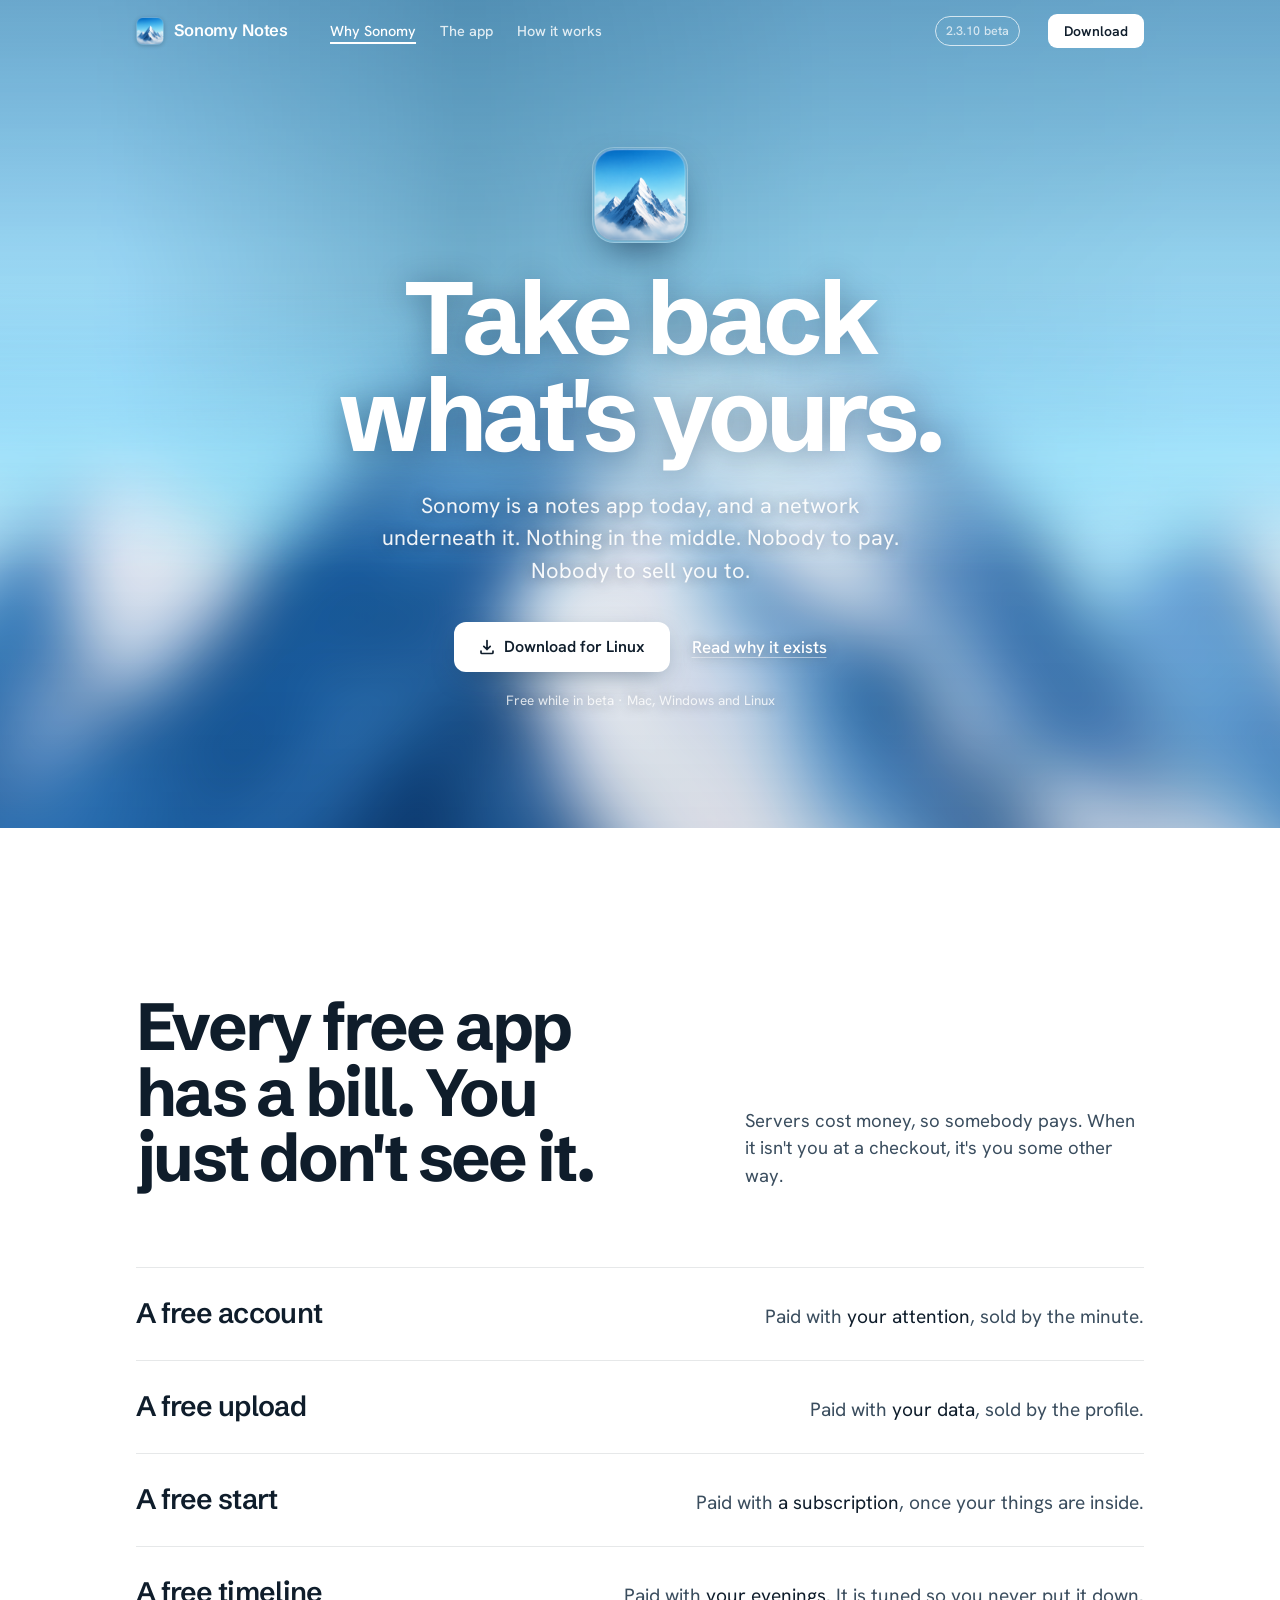
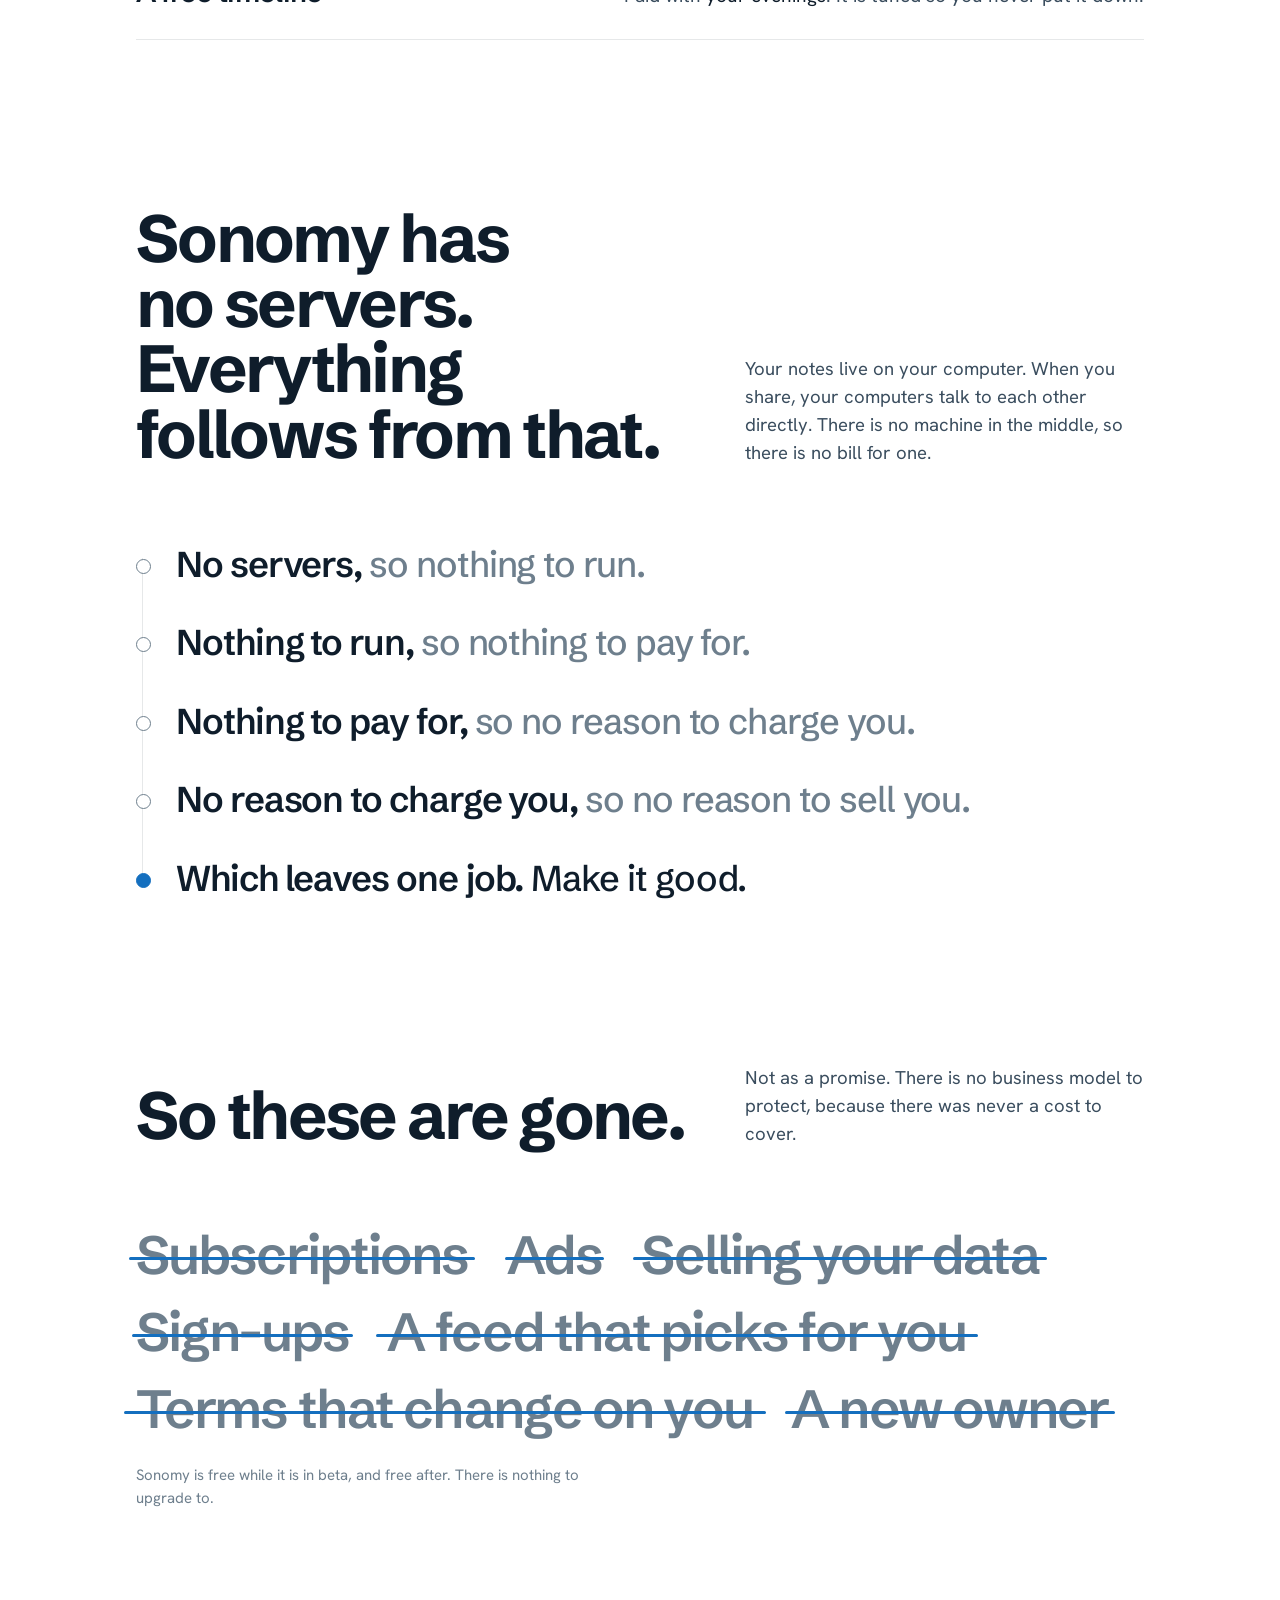
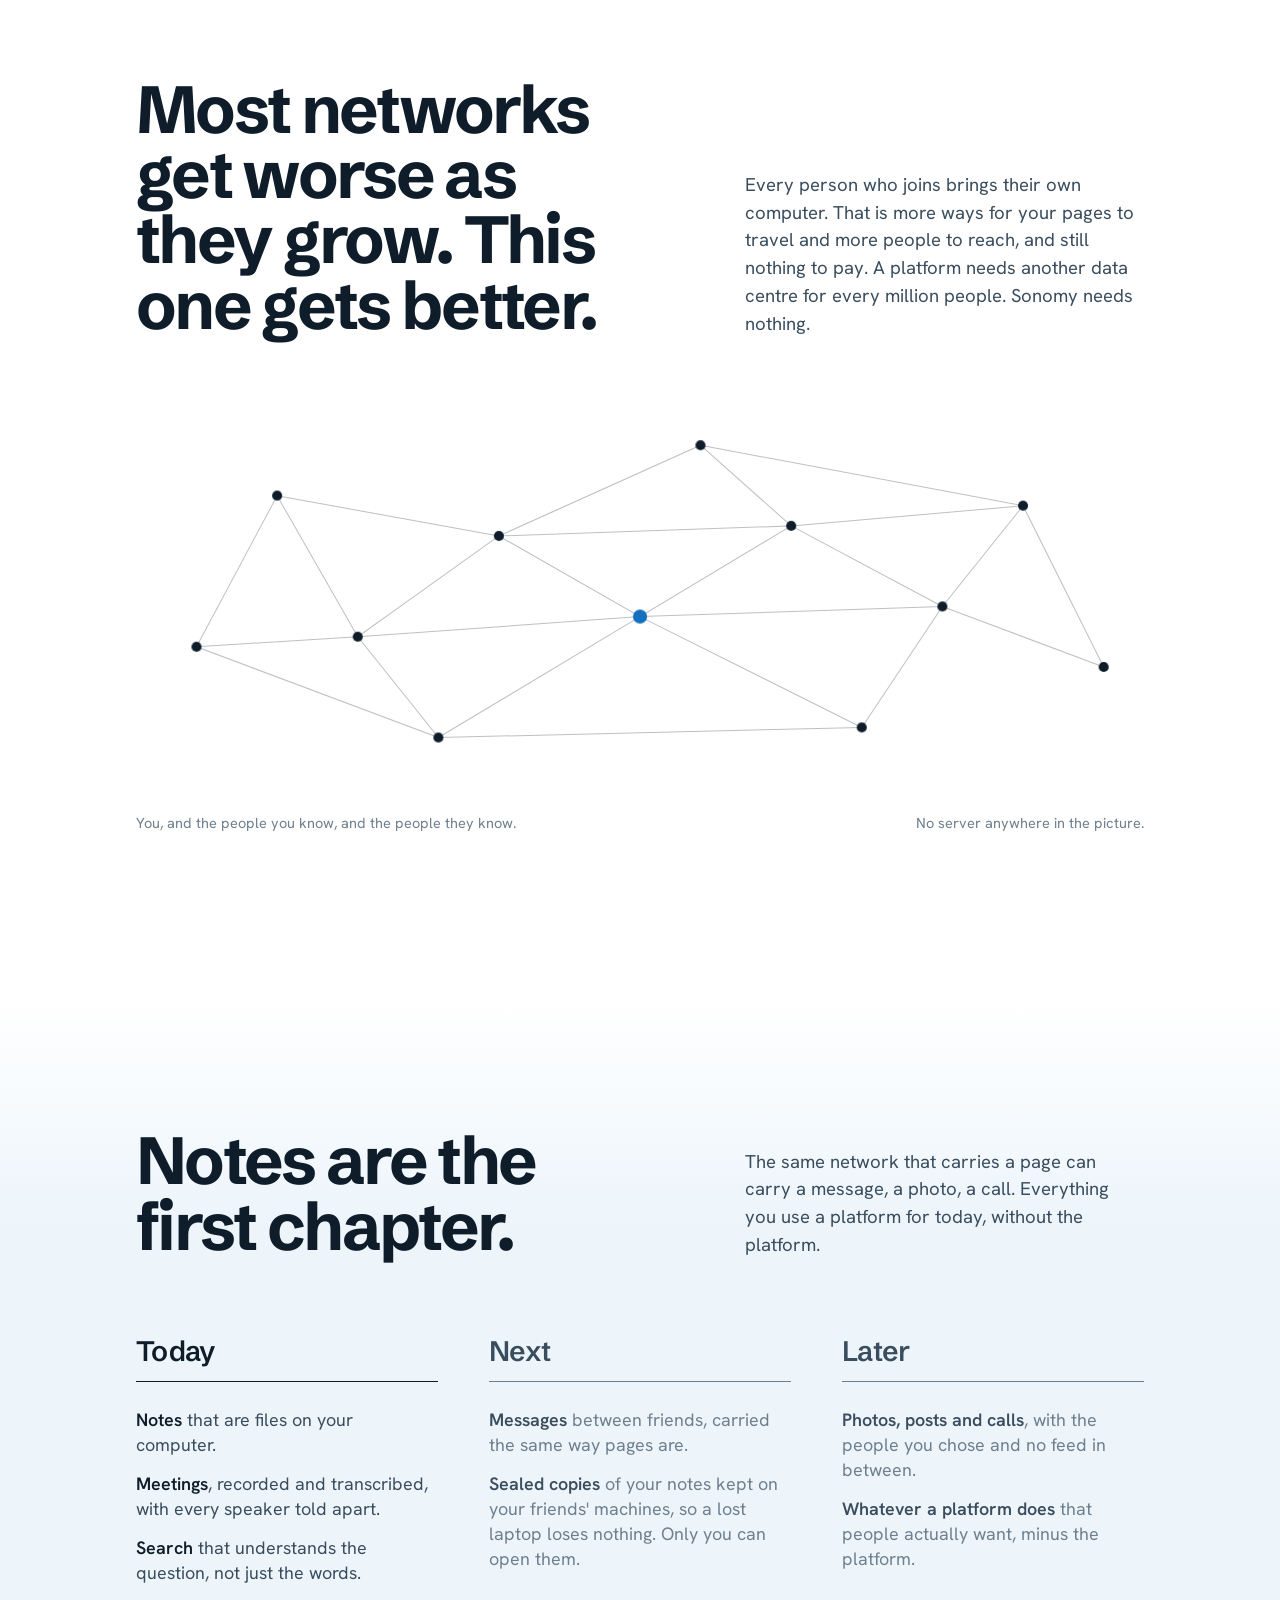
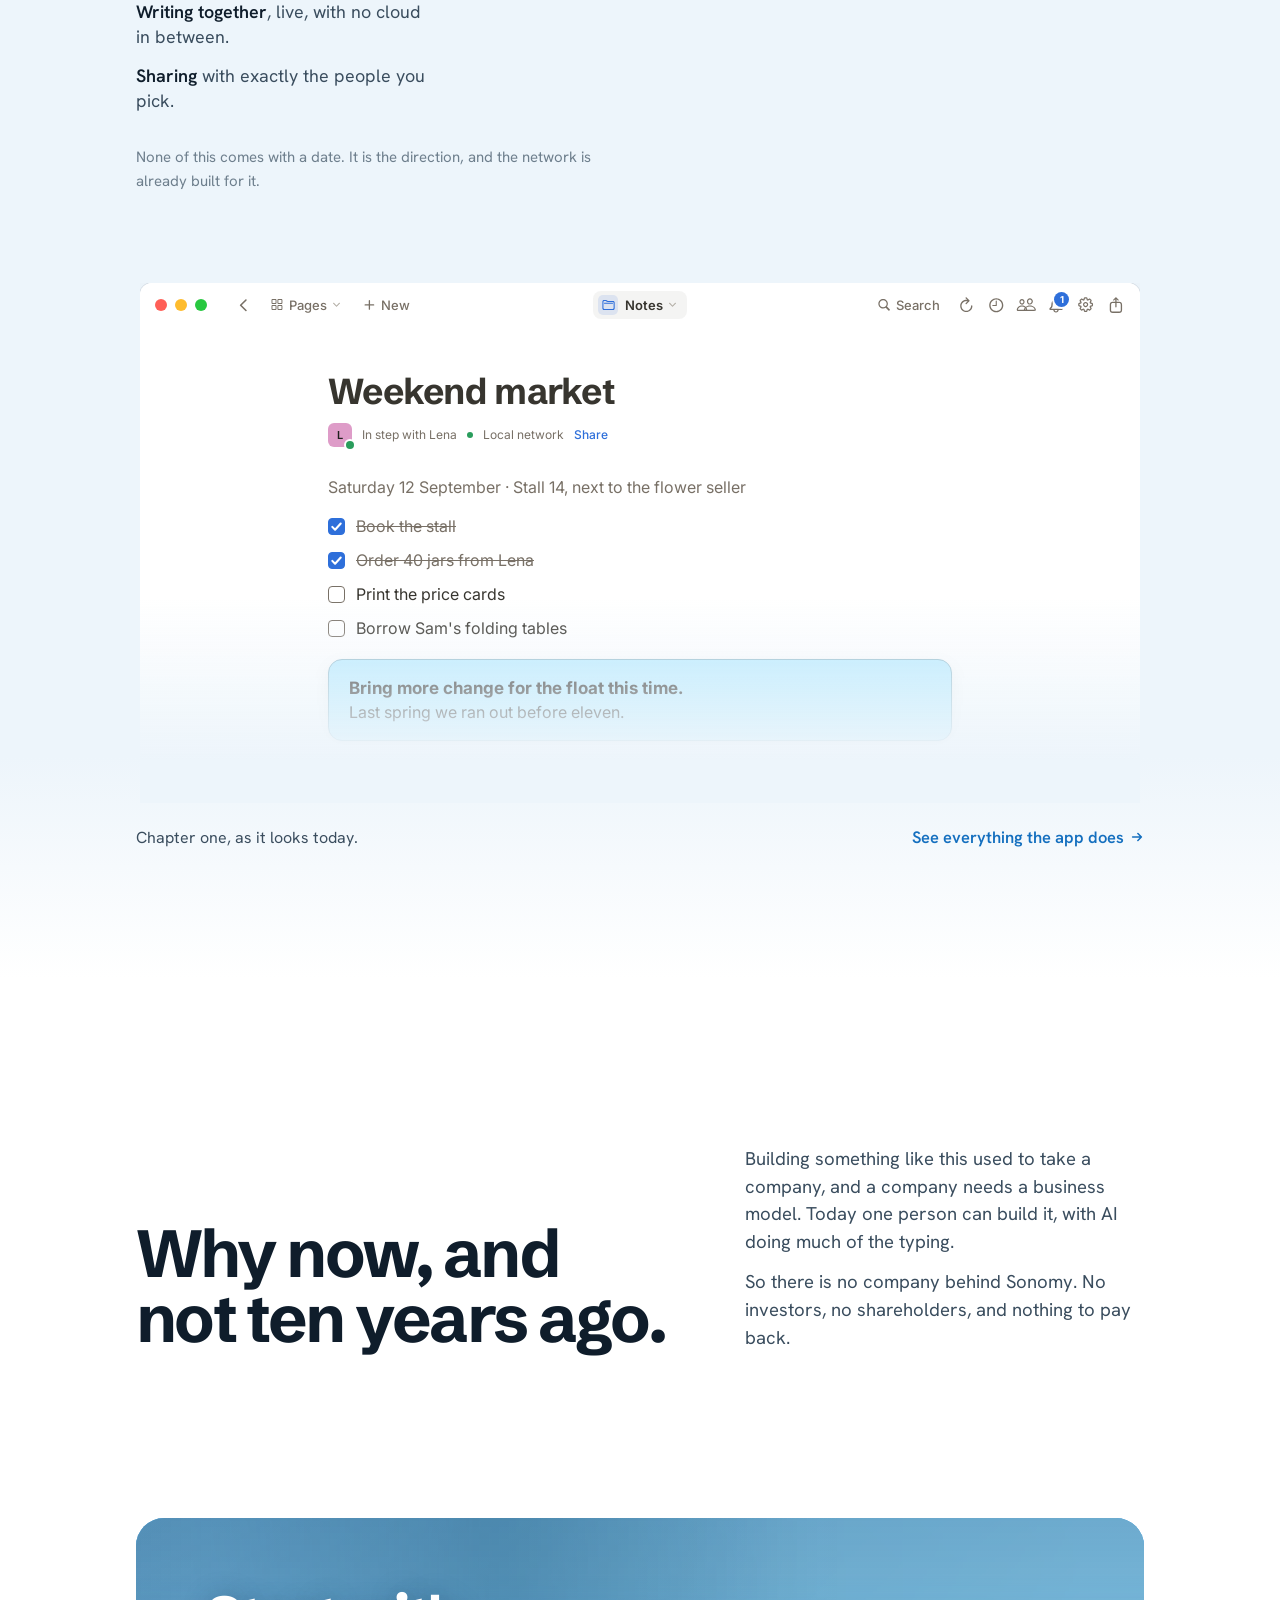
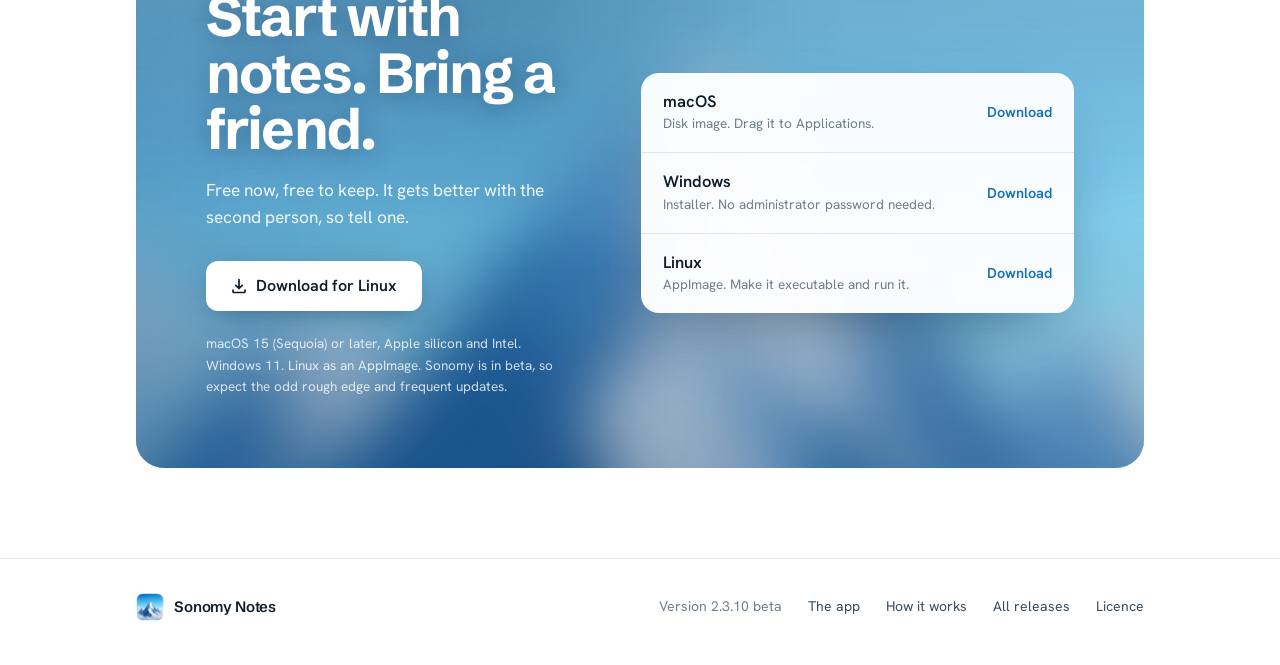
==== commit 8e3f3daf: "Site: version fallback 2.3.10-beta" ====
--- a/index.html
+++ b/index.html
@@ -157,7 +157,7 @@
       <a href="how.html">How it works</a>
     </nav>
     <div class="bar-sp"></div>
-    <span class="ver" data-version>2.3.9 beta</span>
+    <span class="ver" data-version>2.3.10 beta</span>
     <a class="btn btn-sm btn-bar" id="cta-bar" href="https://github.com/LarsLagauw/sonomy-releases/releases/latest">Download</a>
   </div>
 </header>
@@ -393,7 +393,7 @@
             </div>
 
           </div>
-          <span class="a-ver" data-version>2.3.9 beta</span>
+          <span class="a-ver" data-version>2.3.10 beta</span>
         </div>
       </div>
       <div class="shot-fade" aria-hidden="true"></div>
@@ -461,7 +461,7 @@
   <div class="wrap foot-in">
     <a class="mark" href="#top"><img src="assets/icon.png" alt="" width="28" height="28"><span>Sonomy Notes</span></a>
     <span class="fsp"></span>
-    <span>Version <span data-version>2.3.9 beta</span></span>
+    <span>Version <span data-version>2.3.10 beta</span></span>
     <a href="app.html">The app</a>
     <a href="how.html">How it works</a>
     <a href="https://github.com/LarsLagauw/sonomy-releases/releases">All releases</a>
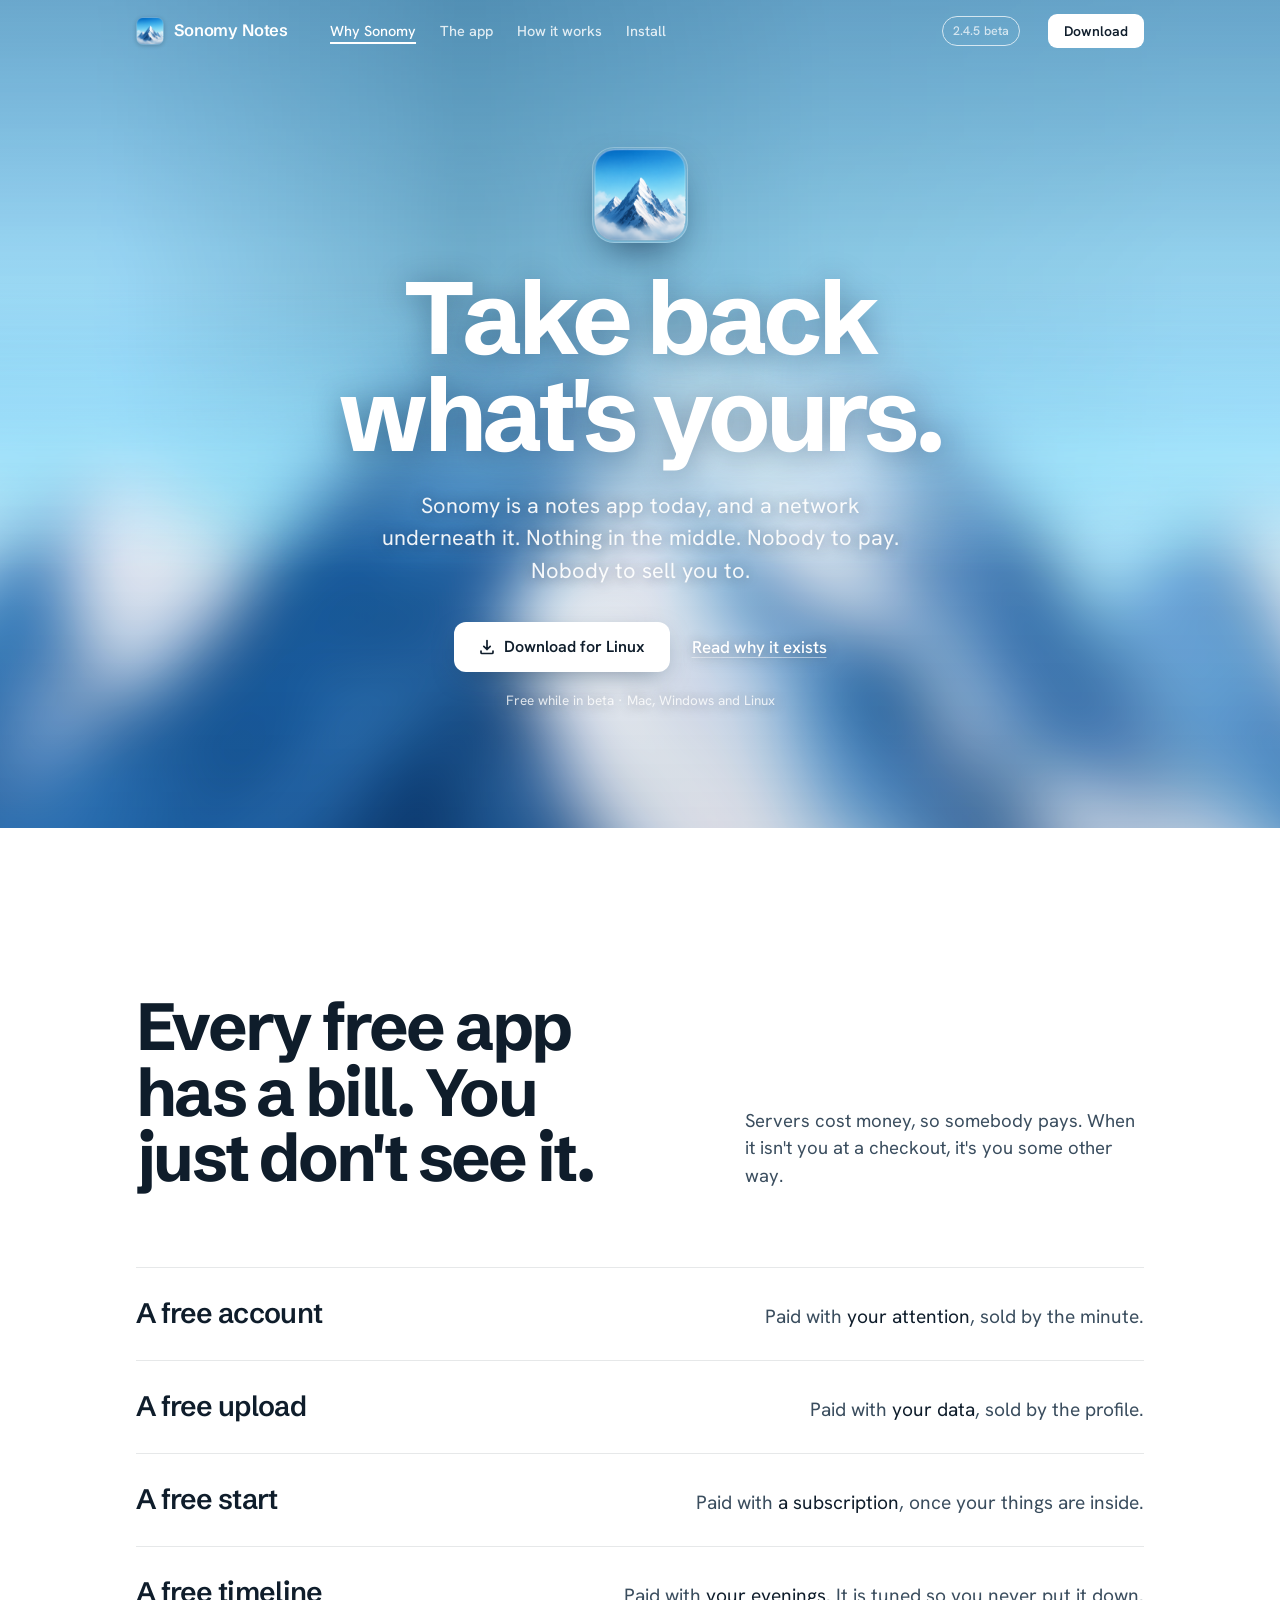
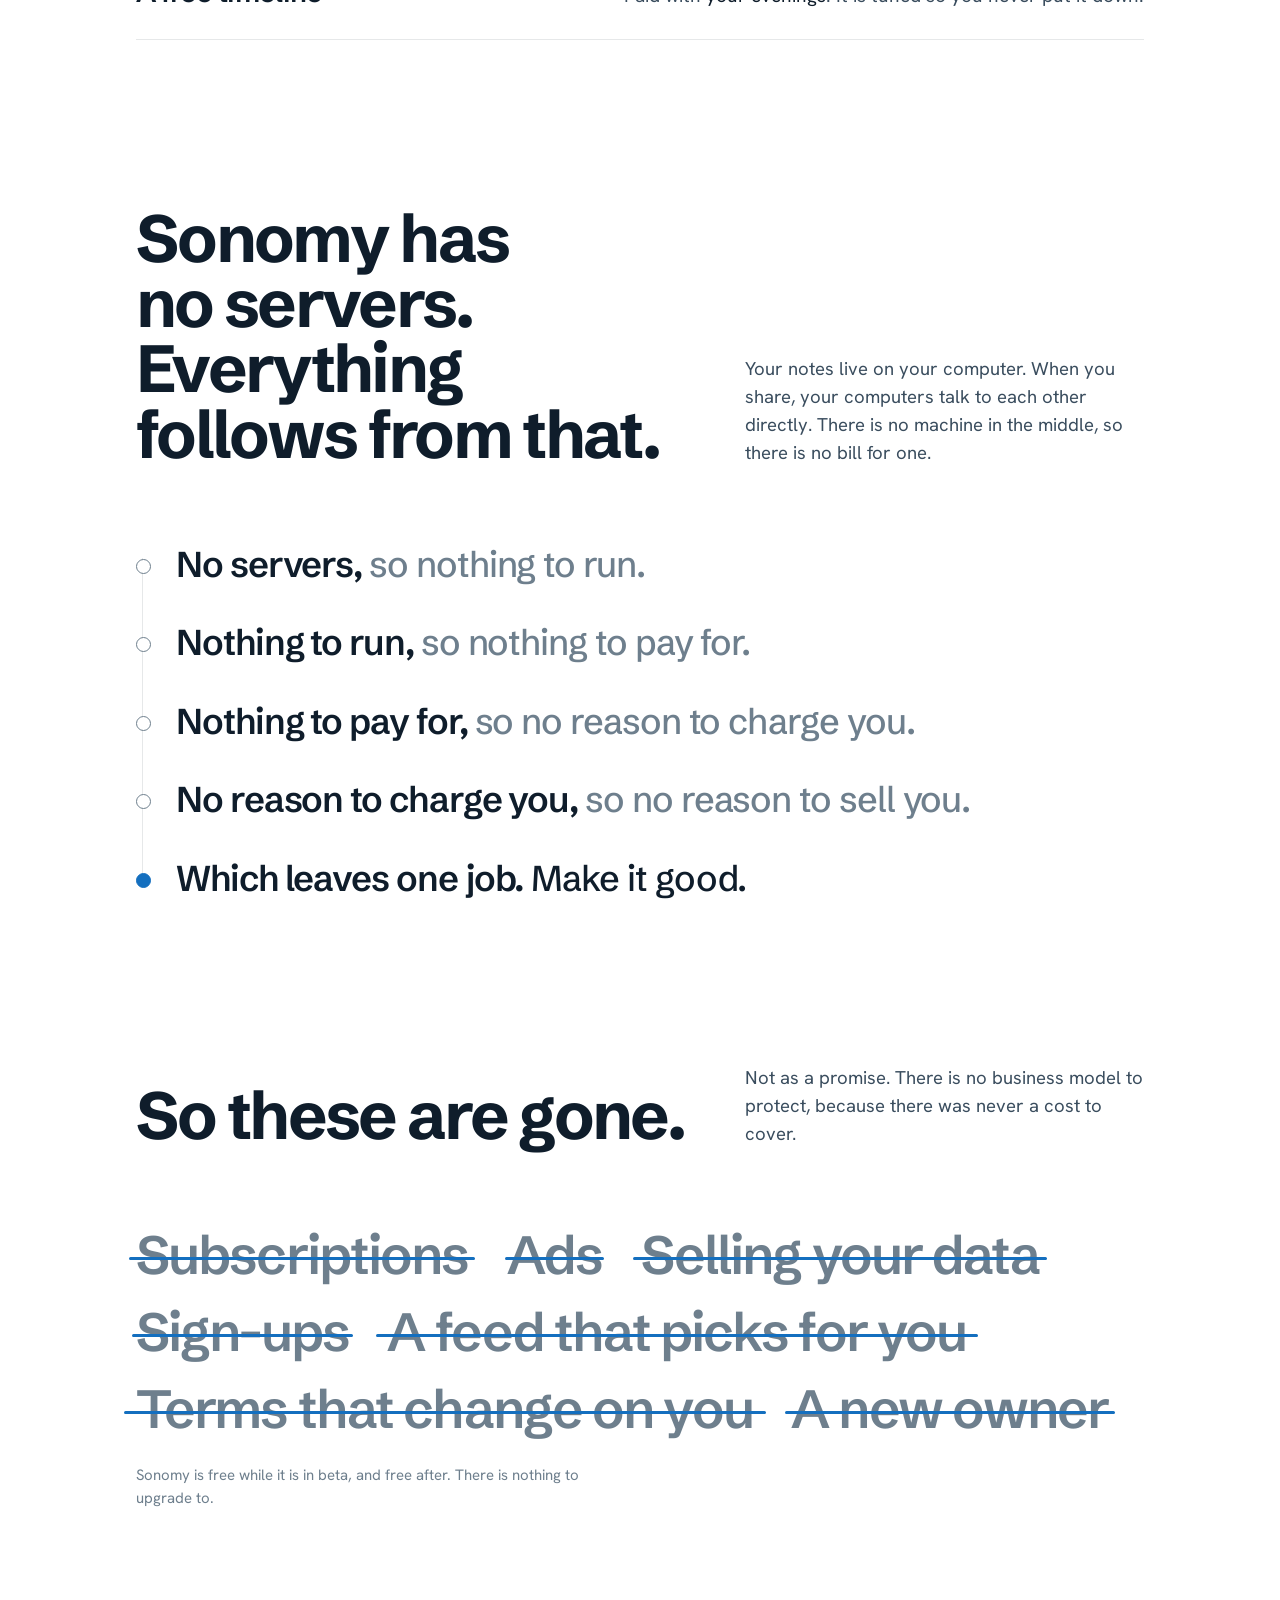
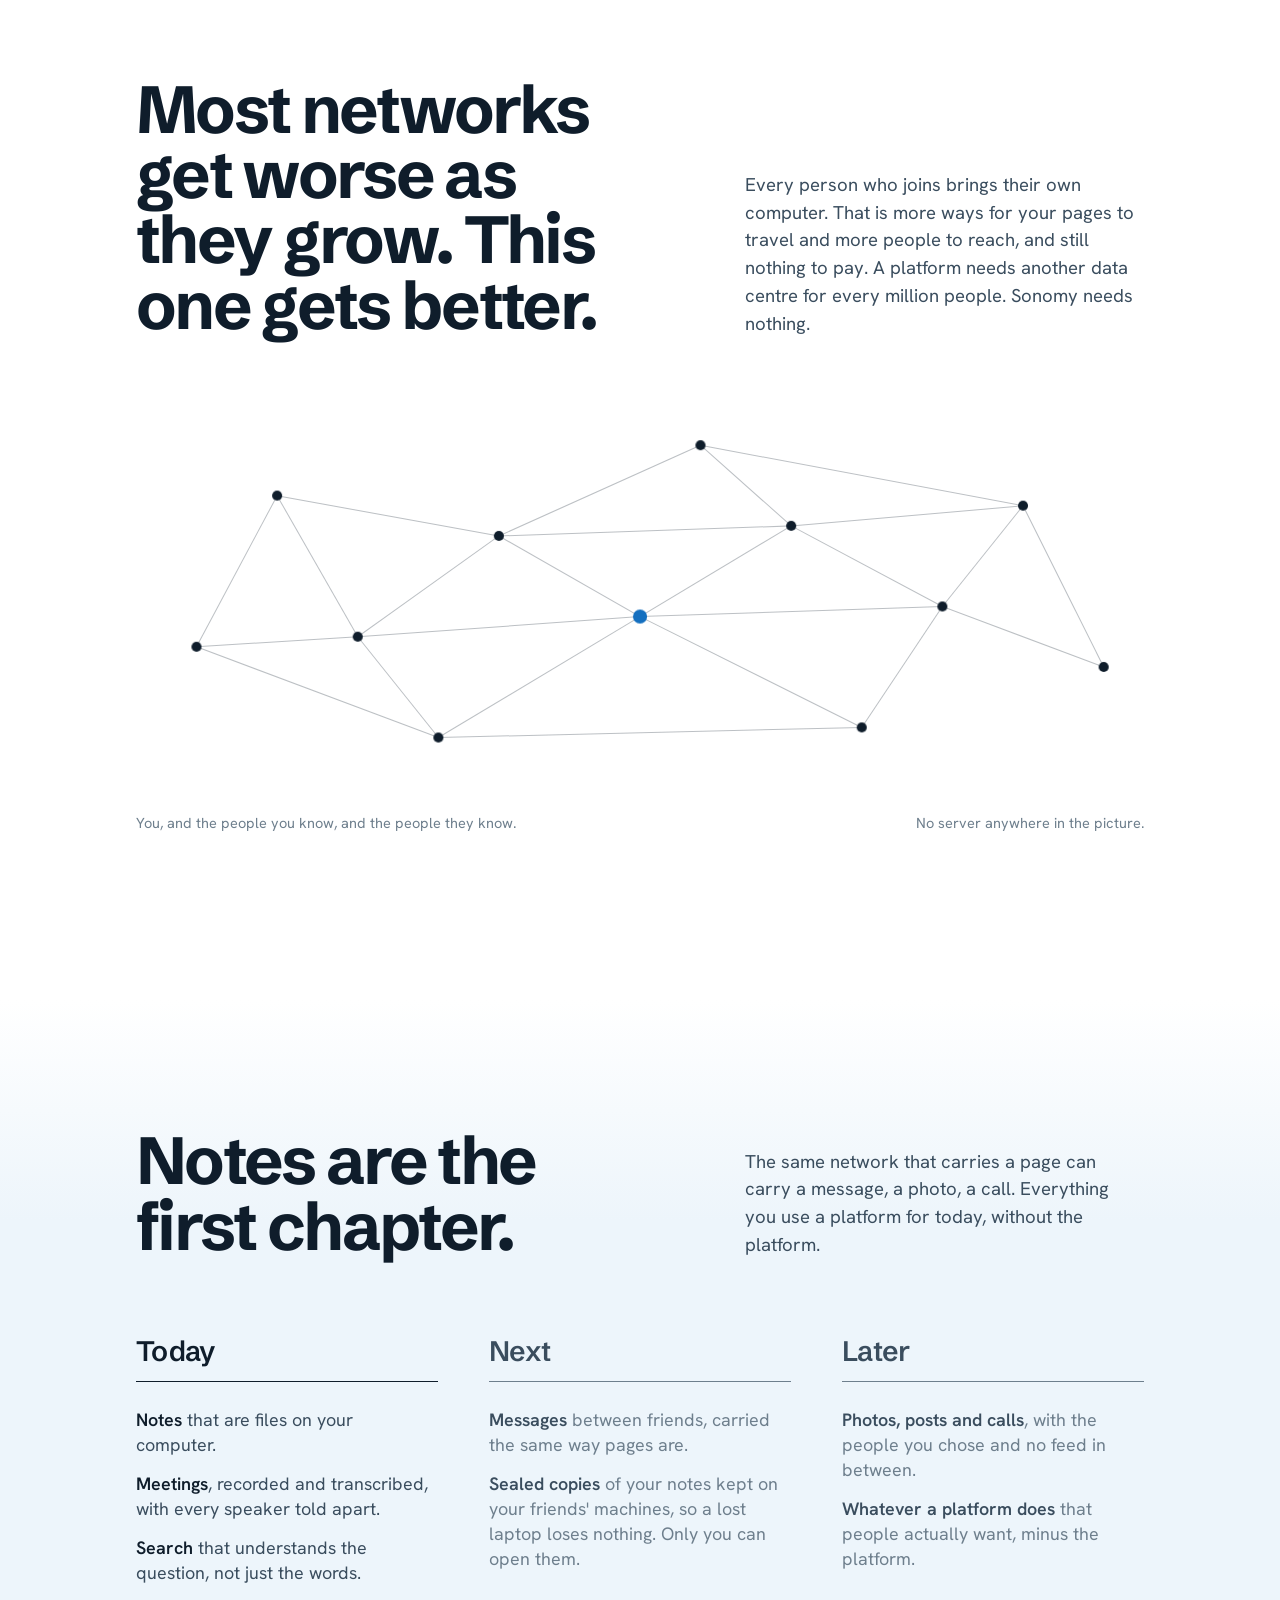
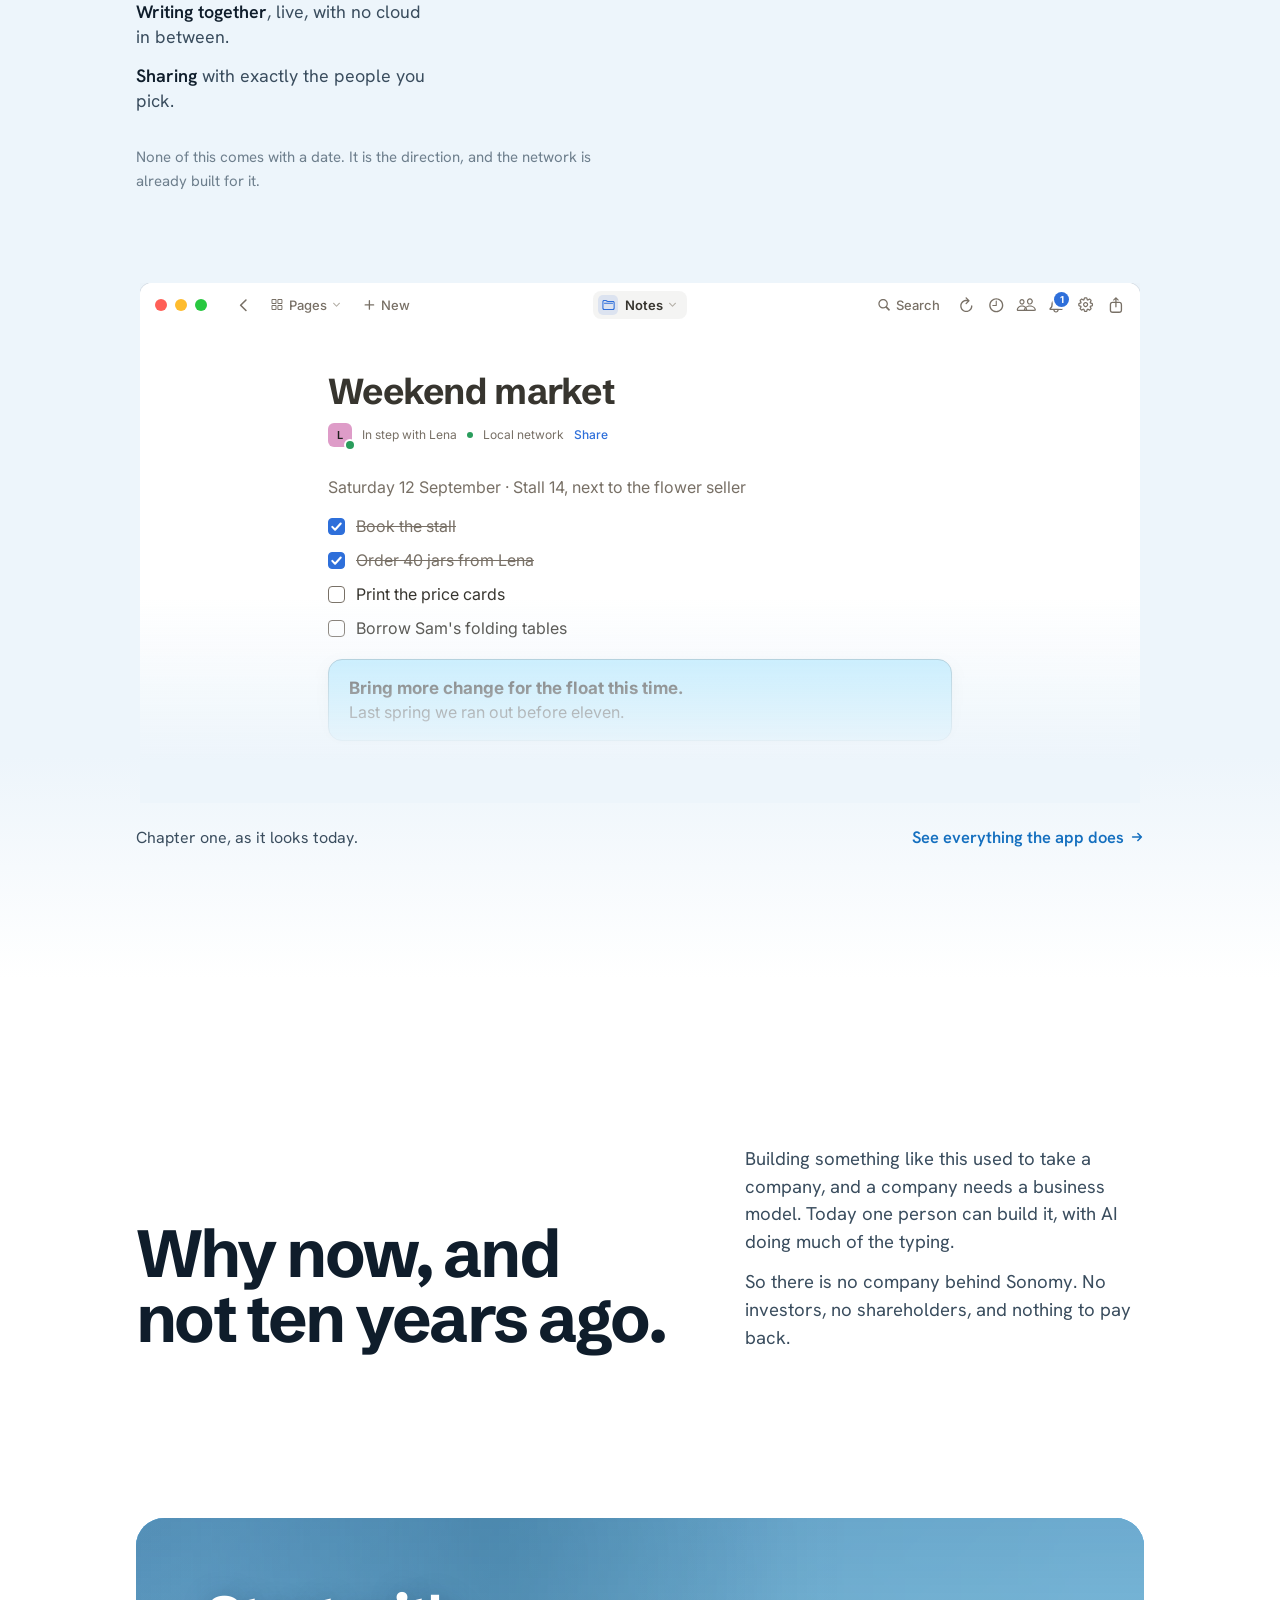
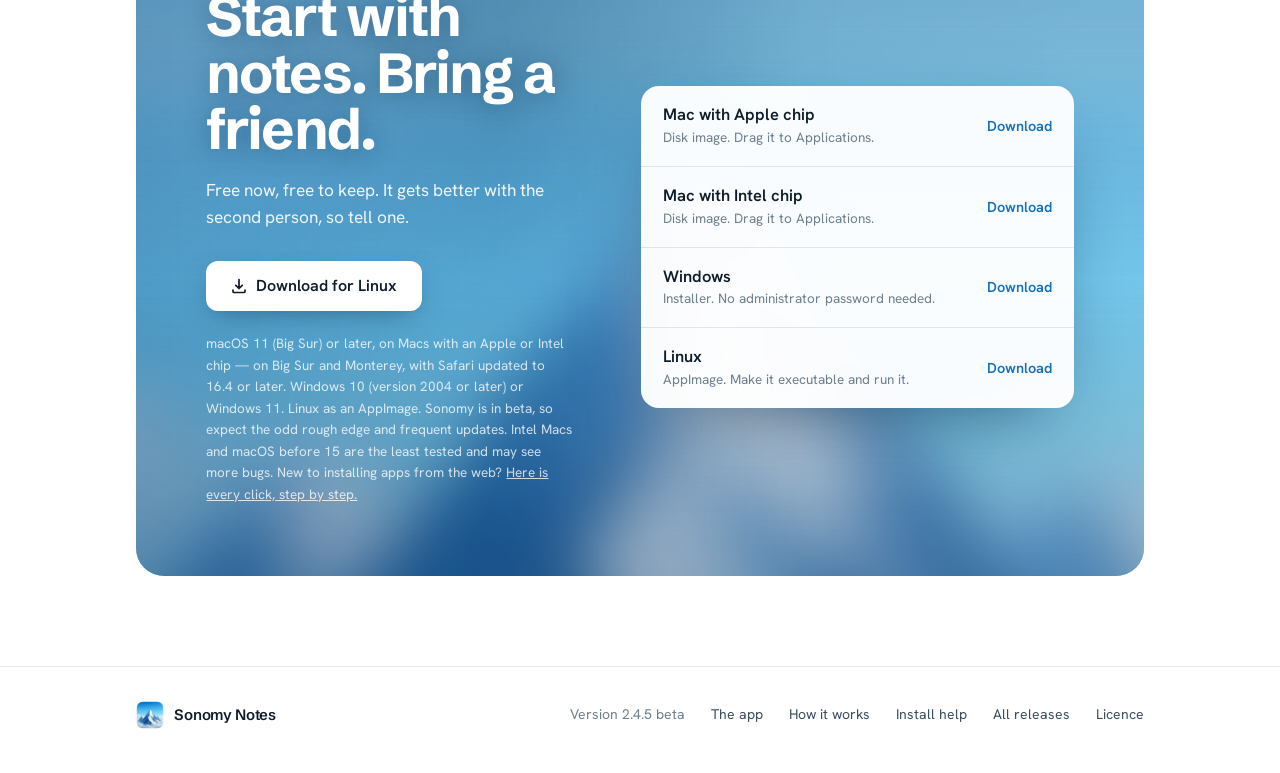
==== commit 34b91231: "Add the install page; Intel Mac and Windows 10 downloads on the site" ====
--- a/index.html
+++ b/index.html
@@ -155,9 +155,10 @@
       <a class="here" href="index.html">Why Sonomy</a>
       <a href="app.html">The app</a>
       <a href="how.html">How it works</a>
+      <a href="install.html">Install</a>
     </nav>
     <div class="bar-sp"></div>
-    <span class="ver" data-version>2.3.10 beta</span>
+    <span class="ver" data-version>2.4.5 beta</span>
     <a class="btn btn-sm btn-bar" id="cta-bar" href="https://github.com/LarsLagauw/sonomy-releases/releases/latest">Download</a>
   </div>
 </header>
@@ -393,7 +394,7 @@
             </div>
 
           </div>
-          <span class="a-ver" data-version>2.3.10 beta</span>
+          <span class="a-ver" data-version>2.4.5 beta</span>
         </div>
       </div>
       <div class="shot-fade" aria-hidden="true"></div>
@@ -436,11 +437,15 @@
             <svg viewBox="0 0 16 16" fill="none" stroke="currentColor" stroke-width="1.7" stroke-linecap="round" stroke-linejoin="round" aria-hidden="true"><path d="M8 1.5v9m0 0 3.2-3.2M8 10.5 4.8 7.3M2 12v1.5a1 1 0 0 0 1 1h10a1 1 0 0 0 1-1V12"/></svg>
             <span id="cta-get-label">Download the latest version</span>
           </a>
-          <p class="req">macOS 15 (Sequoia) or later, Apple silicon and Intel. Windows 11. Linux as an AppImage. Sonomy is in beta, so expect the odd rough edge and frequent updates.</p>
+          <p class="req">macOS 11 (Big Sur) or later, on Macs with an Apple or Intel chip &mdash; on Big Sur and Monterey, with Safari updated to 16.4 or later. Windows 10 (version 2004 or later) or Windows 11. Linux as an AppImage. Sonomy is in beta, so expect the odd rough edge and frequent updates. Intel Macs and macOS before 15 are the least tested and may see more bugs. New to installing apps from the web? <a href="install.html">Here is every click, step by step.</a></p>
         </div>
         <div class="plats" id="plats">
-          <a class="plat" data-os="macos" href="https://github.com/LarsLagauw/sonomy-releases/releases/latest">
-            <div><div class="os">macOS</div><div class="file" data-file>Disk image. Drag it to Applications.</div></div>
+          <a class="plat" data-os="macos" data-arch="arm64" href="https://github.com/LarsLagauw/sonomy-releases/releases/latest">
+            <div><div class="os">Mac with Apple chip</div><div class="file" data-file>Disk image. Drag it to Applications.</div></div>
+            <span class="go">Download<b data-size></b></span>
+          </a>
+          <a class="plat" data-os="macos" data-arch="x86_64" href="https://github.com/LarsLagauw/sonomy-releases/releases/latest">
+            <div><div class="os">Mac with Intel chip</div><div class="file" data-file>Disk image. Drag it to Applications.</div></div>
             <span class="go">Download<b data-size></b></span>
           </a>
           <a class="plat" data-os="windows" href="https://github.com/LarsLagauw/sonomy-releases/releases/latest">
@@ -461,9 +466,10 @@
   <div class="wrap foot-in">
     <a class="mark" href="#top"><img src="assets/icon.png" alt="" width="28" height="28"><span>Sonomy Notes</span></a>
     <span class="fsp"></span>
-    <span>Version <span data-version>2.3.10 beta</span></span>
+    <span>Version <span data-version>2.4.5 beta</span></span>
     <a href="app.html">The app</a>
     <a href="how.html">How it works</a>
+    <a href="install.html">Install help</a>
     <a href="https://github.com/LarsLagauw/sonomy-releases/releases">All releases</a>
     <a href="https://github.com/LarsLagauw/sonomy-releases/blob/main/EULA.md">Licence</a>
   </div>
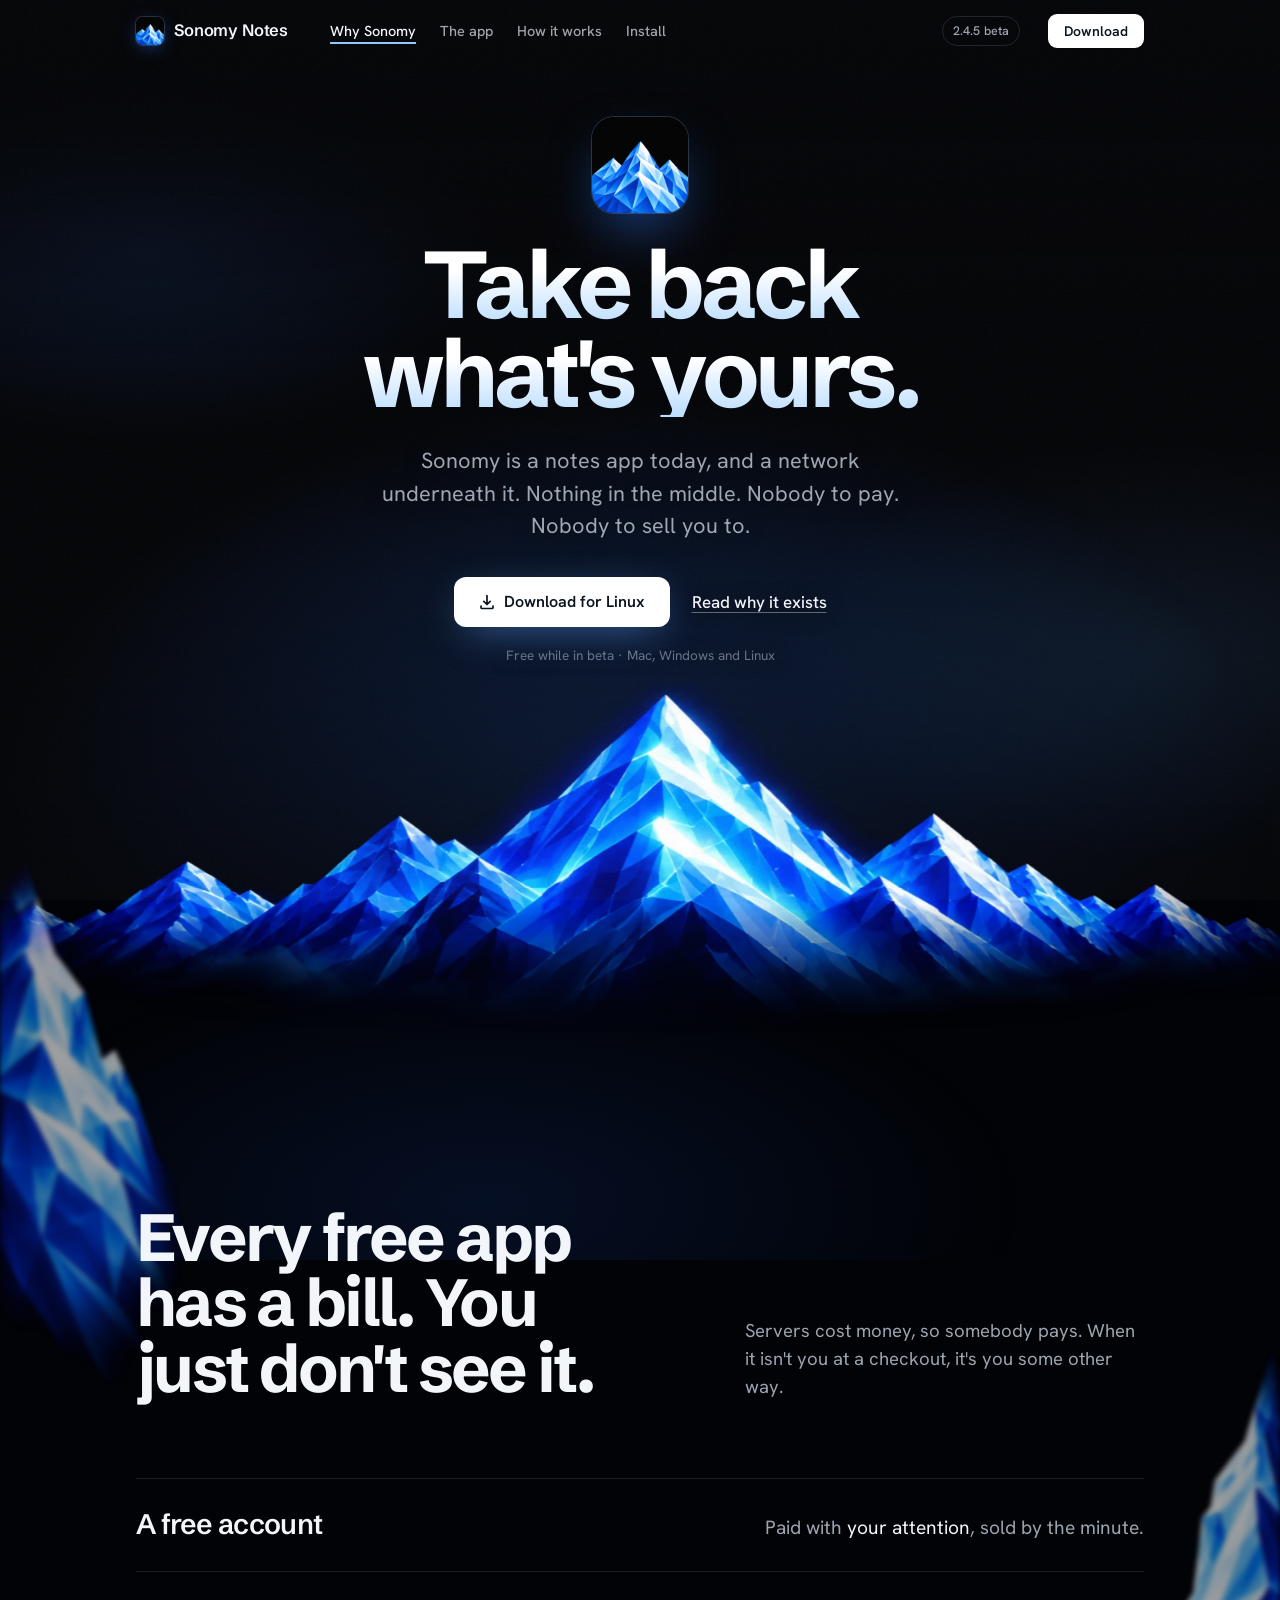
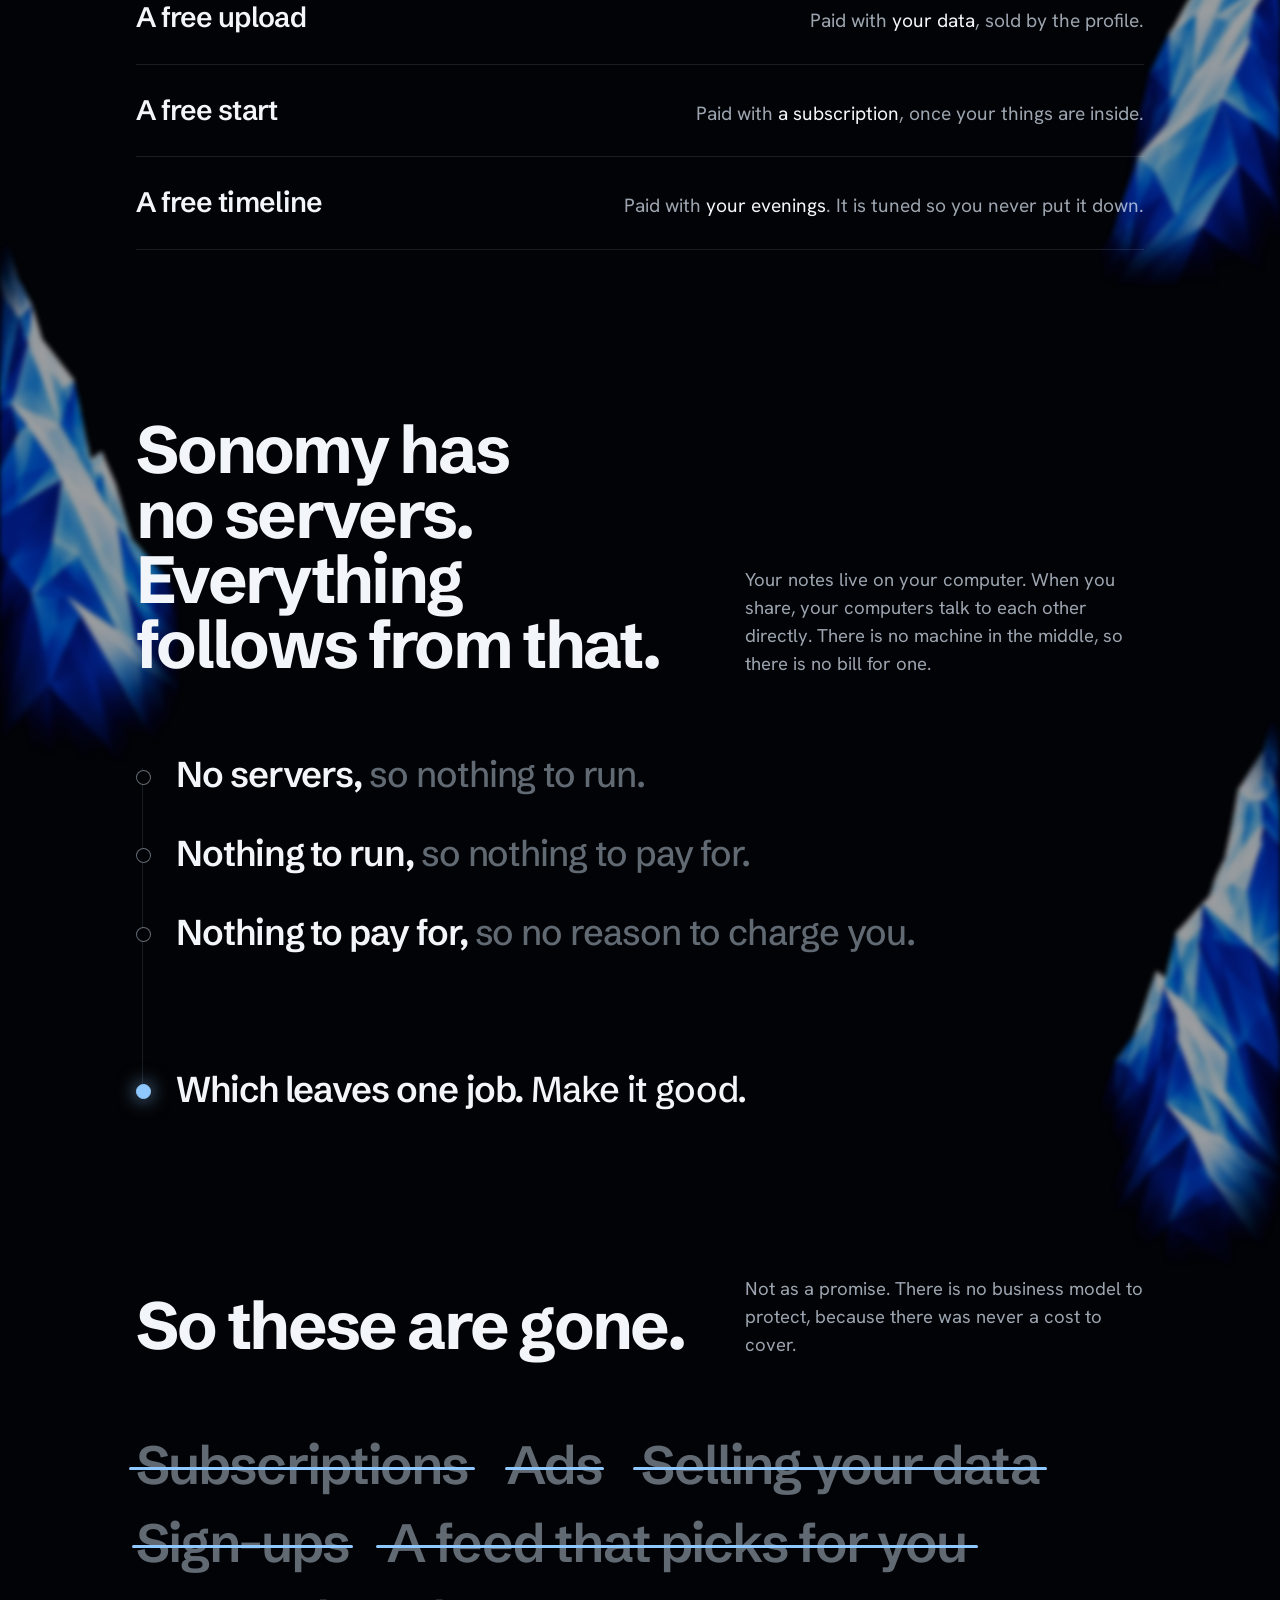
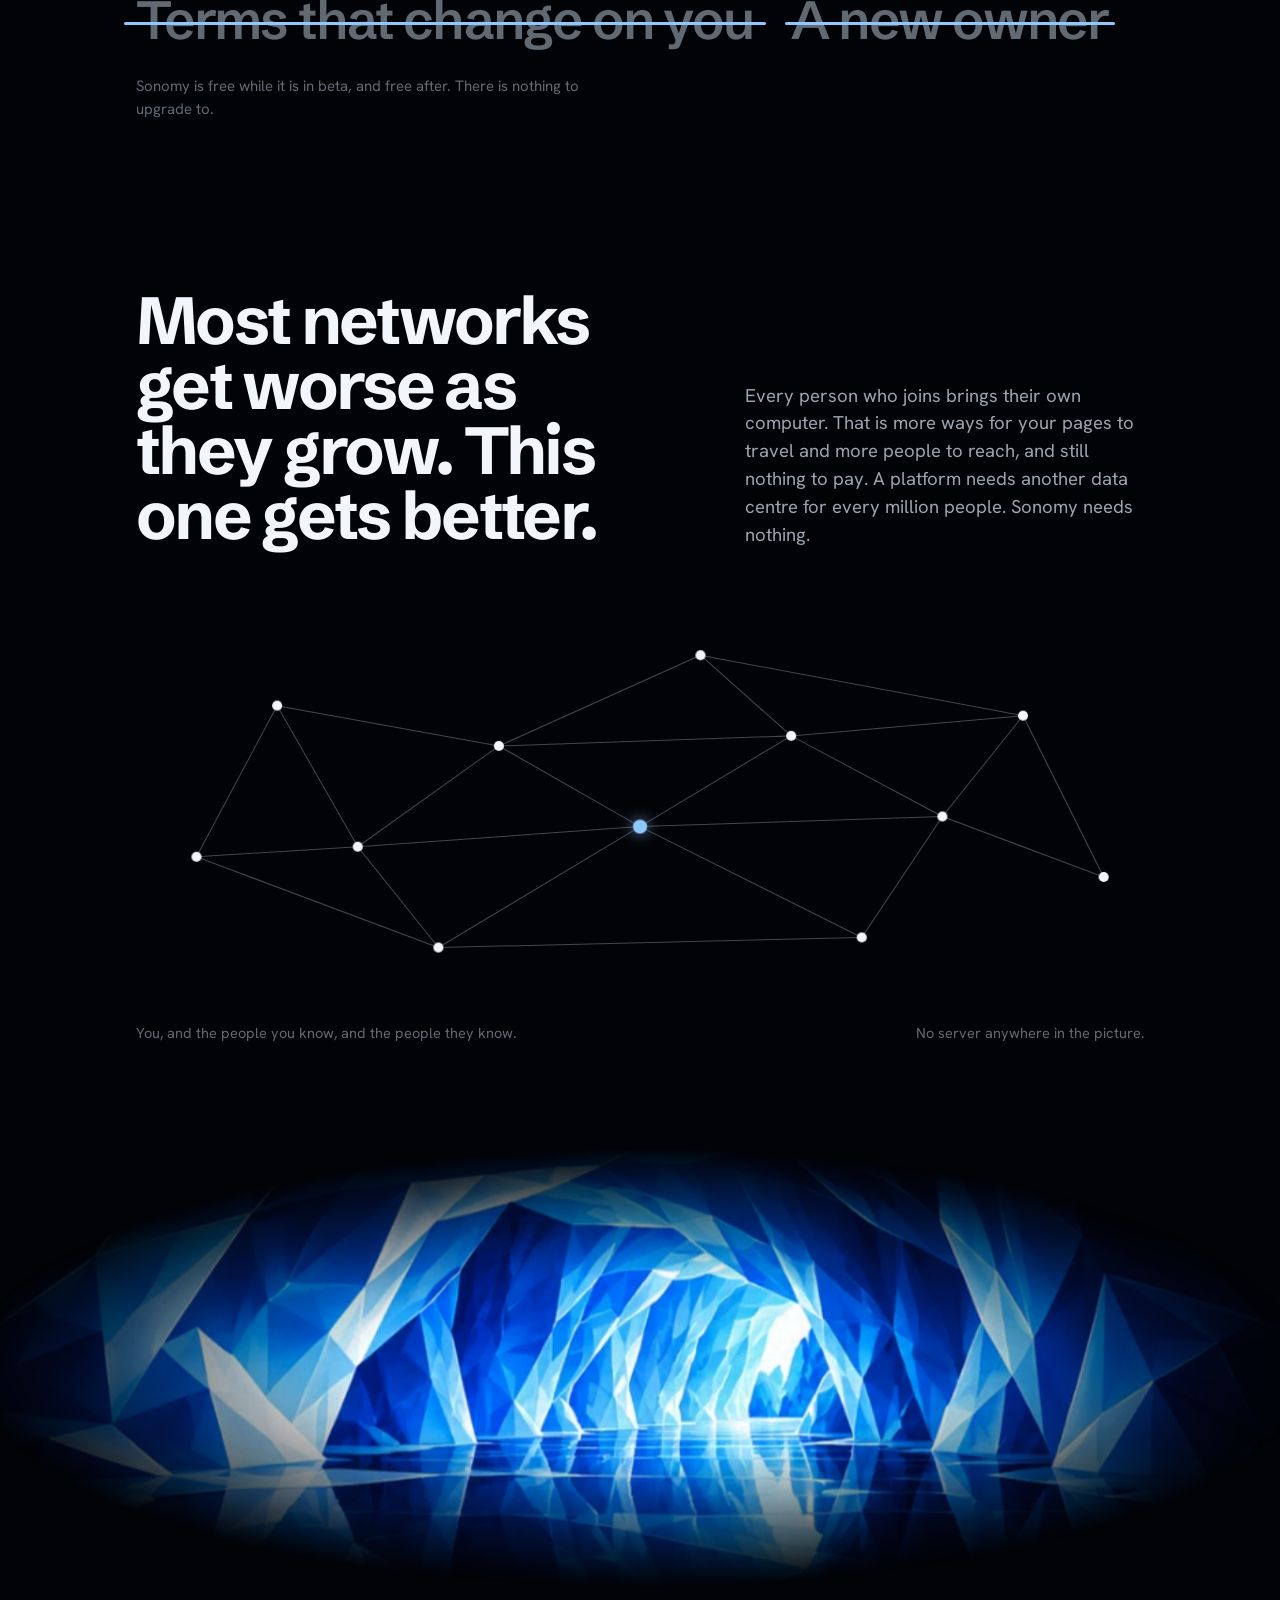
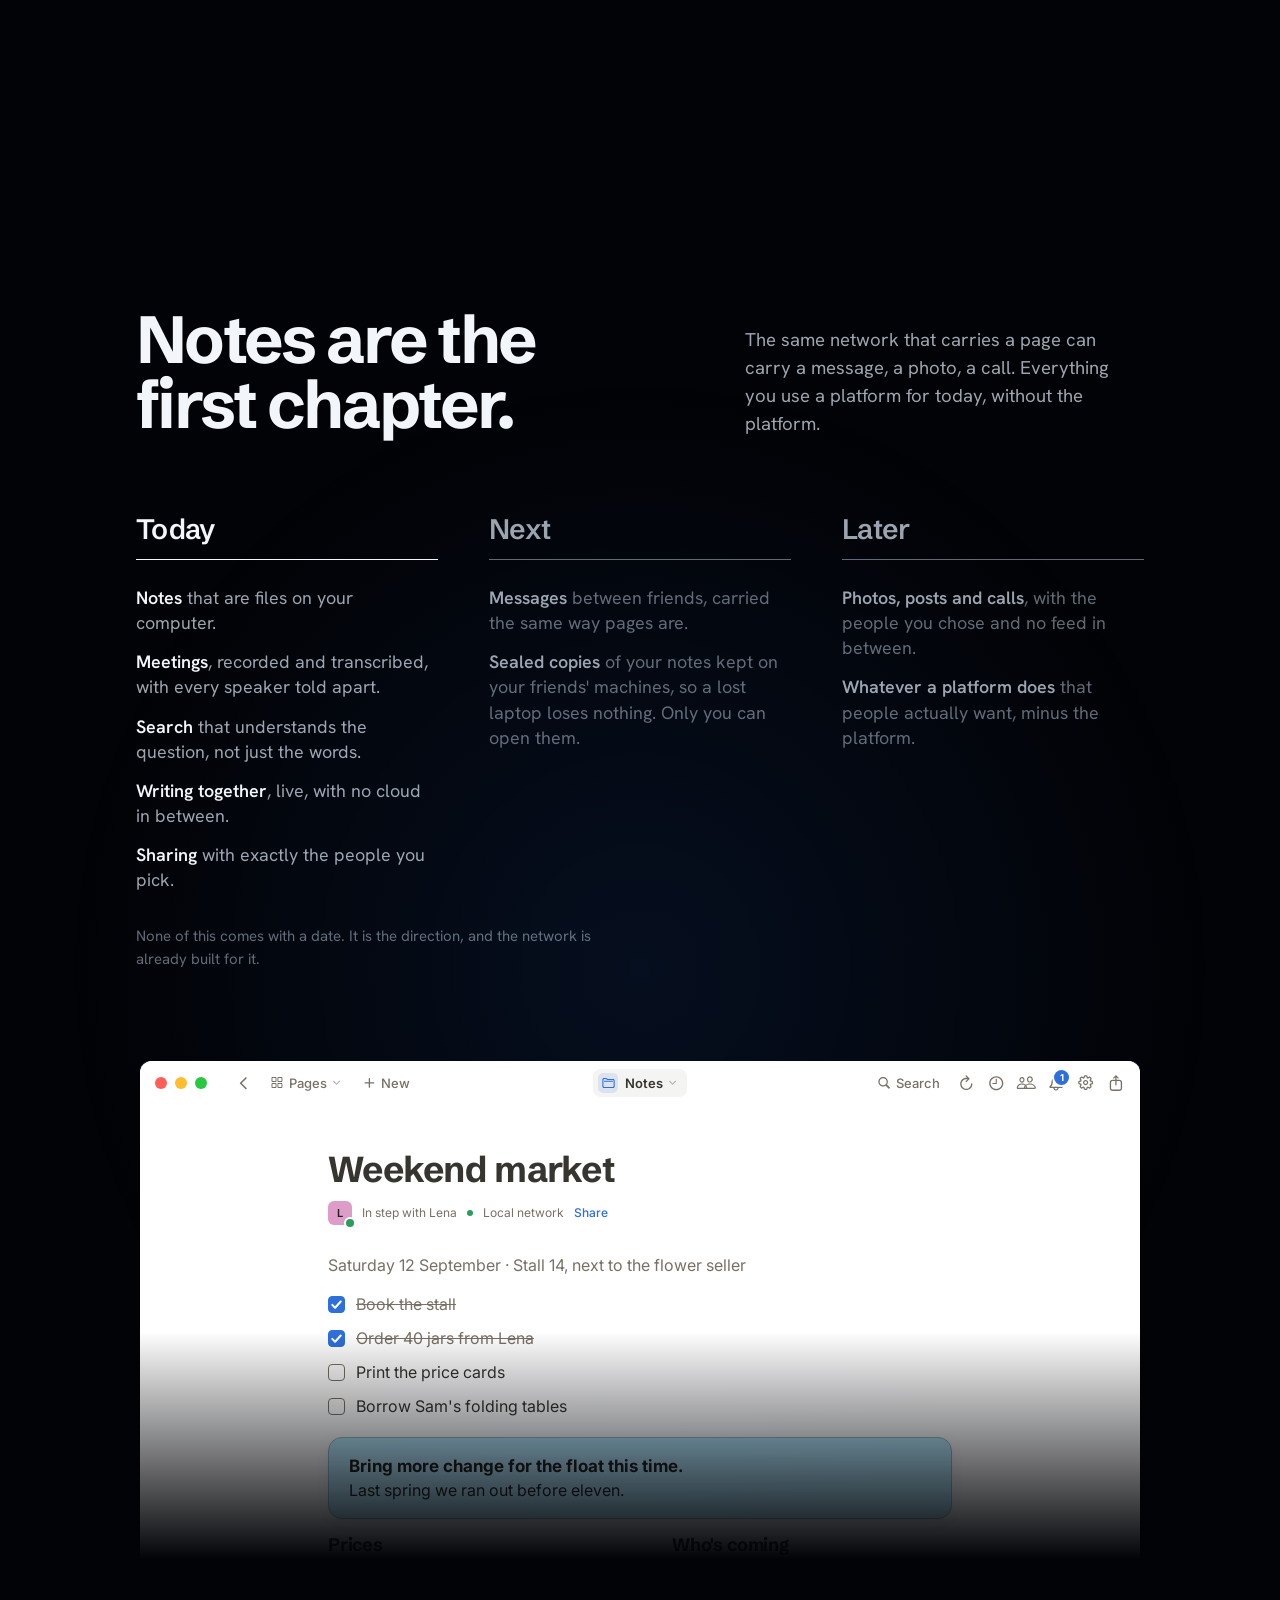
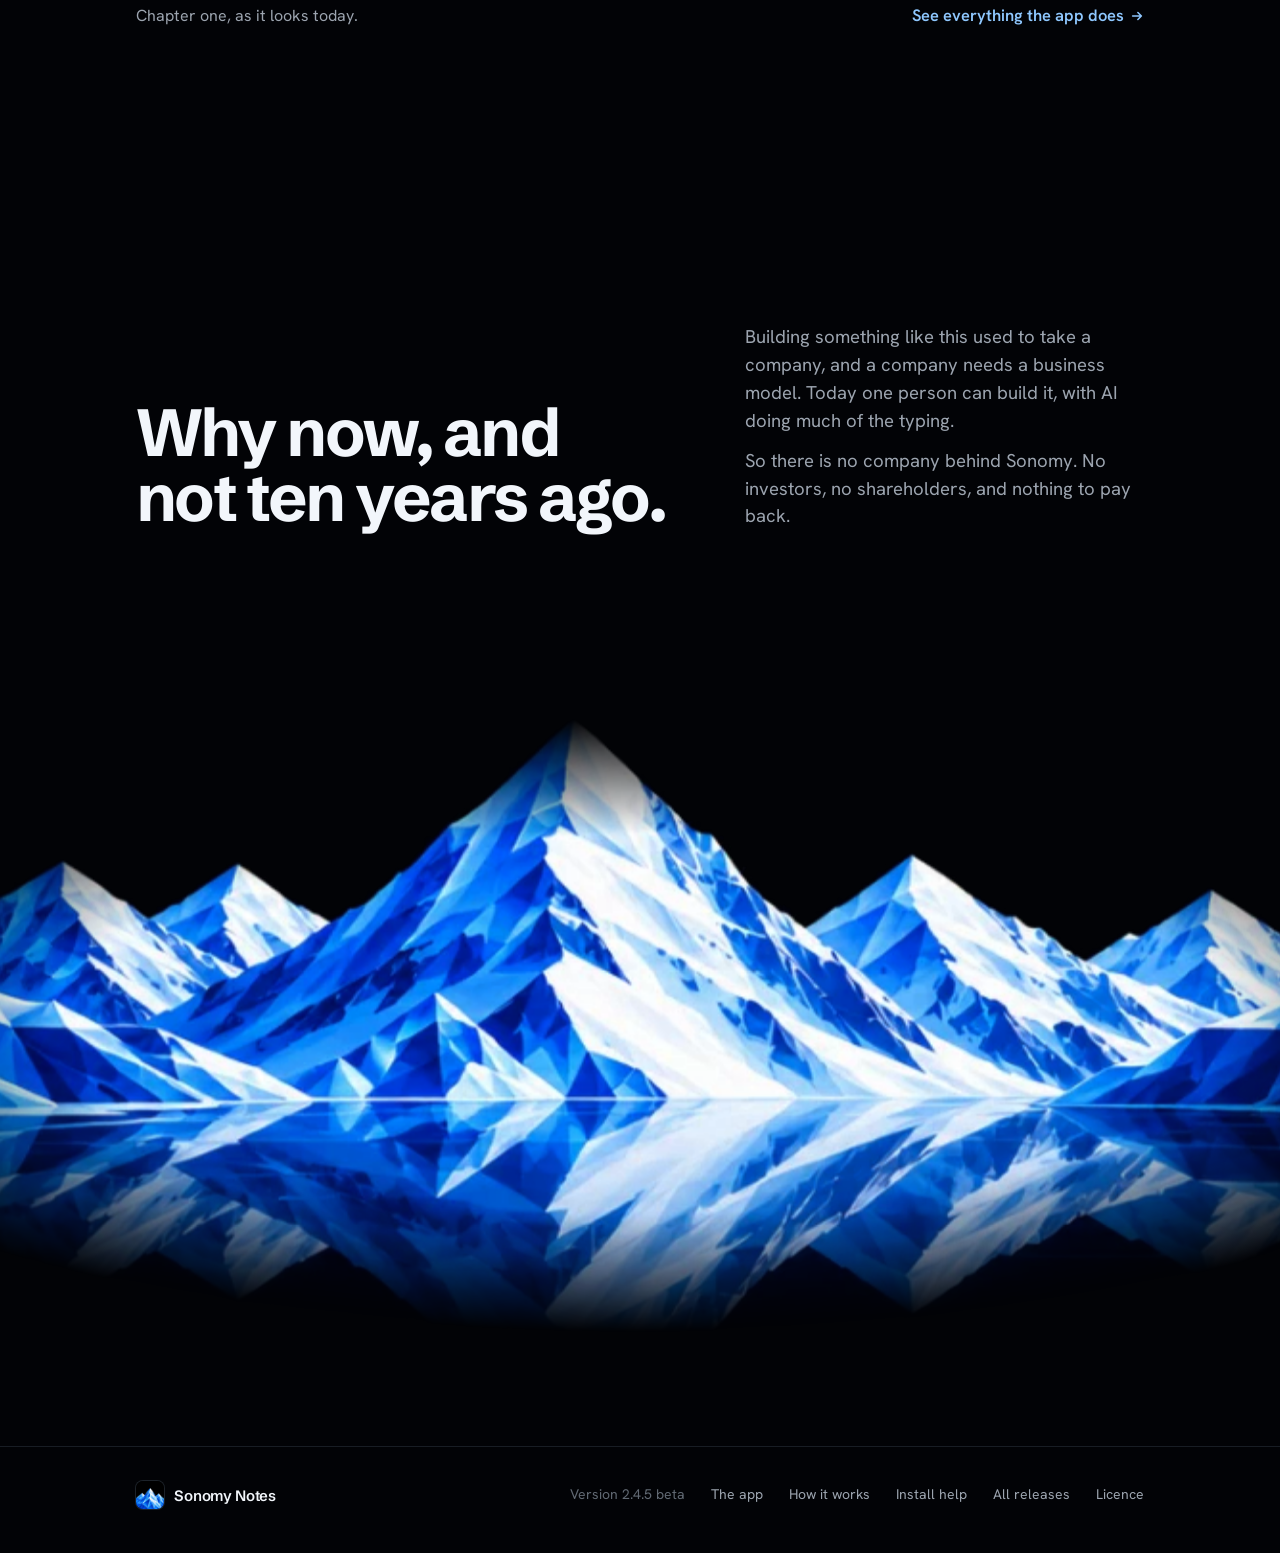
==== commit 8673d216: "Site: the crystal world, drawn by the icon's own art; app windows in light" ====
--- a/index.html
+++ b/index.html
@@ -27,18 +27,17 @@
    index.html says why Sonomy exists. app.html says what it does; how.html says
    what is underneath. This page is an argument, so it is set like one: a chapter
    is a large statement on the left, one sentence on the right, and one plain
-   picture underneath at full width. White, ink, one blue. */
-
-/* ---- the hero: one screen of sky and type, then a hard edge ---- */
-.hero.say { min-height: 92svh; display: grid; align-content: center; padding: 120px 0 90px; }
-.hero.say .cloud { display: none; }
-.hero.say h1.hero-h { max-width: 14ch; font-size: clamp(44px, 8vw, 108px); letter-spacing: -.045em; line-height: .94; }
+   picture underneath at full width. White type in the night, one ice blue. */
+
+/* ---- the hero: type in the night, the range rising under it ----
+   The summit shows at the bottom of the first screen and the rest of the range
+   comes up as the page starts to move, then dissolves into the night the
+   chapters stand in. */
+.hero.say { --range-top: 16px; padding: clamp(104px, 13vh, 150px) 0 0; }
+.hero.say h1.hero-h { max-width: 14ch; font-size: clamp(44px, 7.4vw, 104px); letter-spacing: -.045em; line-height: .94; }
 .hero.say .hero-lede { max-width: 44ch; font-size: clamp(18px, 1.7vw, 22px); }
-.hero.say .sky-tint {
-  background:
-    linear-gradient(180deg, rgba(8, 60, 110, .34) 0%, rgba(8, 60, 110, .10) 30%, rgba(8, 60, 110, 0) 55%, rgba(8, 60, 110, .10) 100%);
-}
-.hero.say .hero-lede, .hero.say .hero-meta, .hero.say .btn-text { text-shadow: 0 1px 14px rgba(4, 30, 60, .45); }
+.hero.say .hero-lede, .hero.say .hero-meta, .hero.say .btn-text { text-shadow: 0 1px 18px rgba(0, 0, 0, .8); }
+@media (max-width: 640px) { .hero.say { --range-w: 200vw; --range-top: 36px; } }
 
 /* The bill: what a free thing costs, set as a ledger. */
 .ledger { list-style: none; margin: 0; padding: 0; border-top: 1px solid var(--line); }
@@ -60,9 +59,9 @@
 .chain li:last-child { padding-bottom: 0; }
 .chain li::before {
   content: ""; position: absolute; left: 0; top: .42em; width: 13px; height: 13px; border-radius: 50%;
-  background: #fff; border: 1px solid var(--ink-3);
-}
-.chain li:last-child::before { background: var(--sky-700); border-color: var(--sky-700); }
+  background: var(--night); border: 1px solid var(--ink-3);
+}
+.chain li:last-child::before { background: var(--ice); border-color: var(--ice); box-shadow: 0 0 18px 2px rgba(143, 200, 255, .55); }
 .chain li span { color: var(--ink-3); font-weight: 500; }
 .chain li:last-child span { color: var(--ink); }
 
@@ -86,7 +85,7 @@
 /* Grow: the network, arriving one machine at a time. */
 .grow { width: 100%; display: block; height: auto; }
 .grow circle { fill: var(--ink); opacity: 0; }
-.grow circle.you { fill: var(--sky-700); }
+.grow circle.you { fill: var(--ice); filter: drop-shadow(0 0 8px rgba(143, 200, 255, .8)); }
 .grow line { stroke: var(--ink); stroke-opacity: .28; stroke-width: 1; stroke-dasharray: var(--len); stroke-dashoffset: var(--len); }
 .js .grow-wrap.is-in circle { animation: dotin .6s var(--ease) both; animation-delay: calc(var(--at) * 1s); }
 .js .grow-wrap.is-in line { animation: draw 1s var(--ease) both; animation-delay: calc(var(--at) * 1s + .25s); }
@@ -98,7 +97,7 @@
 .grow-cap { display: flex; justify-content: space-between; gap: 16px; margin-top: 14px; font-size: 14.5px; color: var(--ink-3); }
 
 /* Next: three columns of words, no cards. */
-.next { margin-top: clamp(104px, 13vw, 176px); padding: clamp(88px, 10vw, 140px) 0 clamp(88px, 10vw, 140px); background: linear-gradient(180deg, #fff 0%, var(--cloud) 14%, var(--cloud) 86%, #fff 100%); }
+.next { position: relative; margin-top: clamp(104px, 13vw, 176px); padding: clamp(88px, 10vw, 140px) 0 clamp(88px, 10vw, 140px); }
 .cols { display: grid; grid-template-columns: repeat(3, minmax(0, 1fr)); gap: clamp(28px, 4vw, 56px); }
 .cols h3 { font-size: clamp(22px, 2.2vw, 30px); letter-spacing: -.025em; line-height: 1.1; margin-bottom: 18px; padding-bottom: 14px; border-bottom: 1px solid var(--ink); }
 .cols.rv h3 { border-bottom-color: var(--ink); }
@@ -111,11 +110,16 @@
 .today-shot { margin-top: clamp(56px, 7vw, 96px); }
 .today-shot .hero-shot { margin: 0 auto; padding-inline: 0; max-width: 1000px; }
 .today-shot .shot-move { animation: none; }
-.today-shot .app { --w: 1100; box-shadow: 0 30px 80px -30px rgba(10, 40, 70, .35), 0 0 0 1px rgba(15, 29, 43, .09); }
+.today-shot .app { --w: 1100; }
 .today-shot .a-desk { min-height: calc(var(--u) * 560); }
 .today-shot .e-cur { display: none; }
-.today-shot .hero-shot { position: relative; max-height: 520px; overflow: hidden; }
-.today-shot .shot-fade { height: 40%; background: linear-gradient(180deg, rgba(237, 245, 251, 0), var(--cloud) 78%); }
+/* The window fades out rather than under a painted night: the night behind it
+   is lit, and a painted one would show as a darker band. */
+.today-shot .hero-shot {
+  position: relative; max-height: 520px; overflow: hidden;
+  -webkit-mask-image: linear-gradient(180deg, #000 52%, transparent 96%);
+  mask-image: linear-gradient(180deg, #000 52%, transparent 96%);
+}
 .today-cap { display: flex; flex-wrap: wrap; justify-content: space-between; align-items: baseline; gap: 12px 24px; margin-top: 22px; }
 .today-cap p { font-size: 16px; color: var(--ink-2); }
 .today-cap .more { margin: 0; }
@@ -144,6 +148,7 @@
 </style>
 </head>
 <body>
+<div class="edges" aria-hidden="true"></div>
 
 <header class="bar" id="bar">
   <div class="bar-in">
@@ -168,11 +173,7 @@
   <!-- ============================================================ Hero -->
   <section class="hero say" id="hero" data-loop>
     <div class="sky" aria-hidden="true"></div>
-    <div class="peak" aria-hidden="true"></div>
     <div class="sky-tint" aria-hidden="true"></div>
-    <div class="cloud a" aria-hidden="true"></div>
-    <div class="cloud b" aria-hidden="true"></div>
-    <div class="cloud c" aria-hidden="true"></div>
 
     <div class="hero-in wrap">
       <img class="hero-icon" src="assets/icon-256.png" alt="" width="104" height="104">
@@ -192,6 +193,7 @@
       </div>
       <span class="hero-meta" id="cta-note">Free while in beta · Mac, Windows and Linux</span>
     </div>
+    <img class="scene range" src="assets/range-glow.webp" alt="" width="1771" height="441">
   </section>
 
   <!-- ============================================================ The bill -->
@@ -305,6 +307,11 @@
       </div>
     </div>
   </section>
+
+  <!-- The way in: the cave between the argument and the app. -->
+  <div class="interlude" data-depth aria-hidden="true">
+    <img class="scene" src="assets/cave.webp" alt="" width="990" height="324" loading="lazy">
+  </div>
 
   <!-- ============================================================ Next -->
   <section class="next" id="next">
@@ -397,7 +404,6 @@
           <span class="a-ver" data-version>2.4.5 beta</span>
         </div>
       </div>
-      <div class="shot-fade" aria-hidden="true"></div>
     </div>
           <div class="today-cap">
             <p>Chapter one, as it looks today.</p>
@@ -425,10 +431,10 @@
 
   <!-- ============================================================ Download -->
   <section class="get" id="download">
+    <img class="scene lake" src="assets/lake.webp" alt="" width="991" height="321" loading="lazy">
     <div class="wrap">
       <div class="skycard rv" data-loop>
         <div class="sky" aria-hidden="true"></div>
-        <div class="peak" aria-hidden="true"></div>
         <div class="sky-tint" aria-hidden="true"></div>
         <div>
           <h2>Start with notes. Bring a friend.</h2>
--- a/assets/site.css
+++ b/assets/site.css
@@ -1,6 +1,6 @@
 /* Sonomy Notes — the site. One stylesheet for index.html and how.html.
 
-   Two halves. The first is the page itself: type, colour, the bar, the hero sky,
+   Two halves. The first is the page itself: type, the night, the bar, the range,
    the download card. The second is the mockup system: every picture of the app
    on these pages is HTML and CSS built from the app's own numbers (chrome.css,
    theme.css, editor.css), scaled with one unit — `--u`, one app pixel — so a
@@ -10,19 +10,32 @@
    `calc(var(--u) * n)` in the source is `calc(var(--u) * n)`; site.src.css is expanded into
    site.css by a one-line substitution (see site/README.md). */
 
+/* The world: one night, all the way down. Every page sits on the same black,
+   lit from below by the crystal range out of the icon, so moving between
+   sections and pages never crosses a colour edge. Text is white on black;
+   anything that holds controls is frosted ice over the dark. */
 :root {
-  --sky-900: #0b4d8c;
-  --sky-700: #146fbf;
-  --sky-500: #2a93e0;
-  --sky-200: #bfe3f7;
-  --cloud: #edf5fb;
-  --cloud-2: #f6fafd;
+  --night: #020306;
+  --ice: #8fc8ff;
+  --ice-deep: #2f7bff;
+  --frost: rgba(170, 210, 255, .055);
+  --frost-2: rgba(170, 210, 255, .09);
+  --rim: rgba(190, 225, 255, .14);
+
+  /* The old light names, now pointing at the dark palette, so every rule that
+     says "ink" or "cloud" follows without being rewritten. */
+  --sky-900: #b9dcff;
+  --sky-700: #8fc8ff;
+  --sky-500: #5aa6ff;
+  --sky-200: rgba(143, 200, 255, .16);
+  --cloud: var(--frost);
+  --cloud-2: rgba(170, 210, 255, .035);
   --white: #ffffff;
 
-  --ink: #0f1d2b;
-  --ink-2: #3a4d5e;
-  --ink-3: #6e7f8d;
-  --line: rgba(15, 29, 43, .10);
+  --ink: #f2f6fb;
+  --ink-2: rgba(222, 234, 248, .70);
+  --ink-3: rgba(210, 226, 244, .46);
+  --line: rgba(190, 220, 255, .12);
 
   --display: 'Schibsted Grotesk', 'Helvetica Neue', Arial, sans-serif;
   --body: 'Hanken Grotesk', -apple-system, BlinkMacSystemFont, 'Segoe UI', Roboto, sans-serif;
@@ -34,42 +47,73 @@
   --gut: clamp(20px, 5vw, 56px);
   --measure: 1120px;
   --ease: cubic-bezier(.2, .7, .2, 1);
+  color-scheme: dark;
 }
 
 * { box-sizing: border-box; }
-html { scroll-behavior: smooth; -webkit-text-size-adjust: 100%; }
+html { scroll-behavior: smooth; -webkit-text-size-adjust: 100%; background: var(--night); }
 @media (prefers-reduced-motion: reduce) { html { scroll-behavior: auto; } }
 
 body {
   margin: 0;
-  background: var(--white);
+  background: transparent;
   color: var(--ink);
   font-family: var(--body);
   font-size: 17px;
   line-height: 1.55;
   -webkit-font-smoothing: antialiased;
   overflow-x: hidden;
+  position: relative;
+  isolation: isolate;
+}
+/* The air: a few cold glows, fixed to the window and climbing slowly as the page
+   scrolls (site.js writes --p, 0 at the top and 1 at the end), so going down the
+   page feels like moving through one place rather than past bands of colour. */
+body::before {
+  content: ""; position: fixed; left: -10vw; right: -10vw; top: -20vh; height: 160vh; z-index: -2; pointer-events: none;
+  background:
+    radial-gradient(40vw 30vh at 18% 30%, rgba(47, 123, 255, .13), transparent 70%),
+    radial-gradient(46vw 34vh at 84% 58%, rgba(90, 166, 255, .10), transparent 70%),
+    radial-gradient(60vw 40vh at 40% 96%, rgba(30, 90, 220, .14), transparent 70%);
+  transform: translate3d(0, calc(var(--p, 0) * -40vh), 0);
+}
+/* Grain, so the gradients on black do not band. */
+body::after {
+  content: ""; position: fixed; inset: 0; z-index: 60; pointer-events: none; opacity: .05; mix-blend-mode: screen;
+  background-image: url("data:image/svg+xml,%3Csvg xmlns='http://www.w3.org/2000/svg' width='160' height='160'%3E%3Cfilter id='n'%3E%3CfeTurbulence type='fractalNoise' baseFrequency='.9' numOctaves='2' stitchTiles='stitch'/%3E%3C/filter%3E%3Crect width='100%25' height='100%25' filter='url(%23n)'/%3E%3C/svg%3E");
 }
 img { max-width: 100%; display: block; }
 a { color: inherit; }
 p { margin: 0; }
 h1, h2, h3 { margin: 0; font-family: var(--display); font-weight: 600; }
 button { font: inherit; color: inherit; }
-
-:focus-visible { outline: 2px solid var(--sky-700); outline-offset: 3px; border-radius: 6px; }
+::selection { background: rgba(143, 200, 255, .32); color: #fff; }
+
+:focus-visible { outline: 2px solid var(--ice); outline-offset: 3px; border-radius: 6px; }
 
 .wrap { width: 100%; max-width: var(--measure); margin-inline: auto; padding-inline: var(--gut); }
 
-/* Reveal on scroll. Only when scripting is on, so nothing is ever hidden without it. */
+/* Frosted ice: the one surface on these pages. */
+.glass, .why-card, .skycard, .plats, .pop, .aside, .pick {
+  background: linear-gradient(180deg, rgba(170, 210, 255, .085), rgba(170, 210, 255, .03));
+  border: 1px solid var(--rim);
+  box-shadow: inset 0 1px 0 rgba(255, 255, 255, .07), 0 40px 90px -50px rgba(0, 0, 0, .9);
+  -webkit-backdrop-filter: blur(26px) saturate(150%);
+  backdrop-filter: blur(26px) saturate(150%);
+}
+
+/* Reveal on scroll: a thing arrives out of the haze, not just up from below.
+   Only when scripting is on, so nothing is ever hidden without it. */
 .js .rv {
   opacity: 0;
   transform: translateY(26px);
-  transition: opacity .9s var(--ease), transform .9s var(--ease);
+  filter: blur(8px);
+  transition: opacity 1s var(--ease), transform 1s var(--ease), filter 1s var(--ease);
   transition-delay: var(--d, 0ms);
 }
-.js .rv.is-in { opacity: 1; transform: none; }
+.js .rv.is-in { opacity: 1; transform: none; filter: none; }
 @media (prefers-reduced-motion: reduce) {
-  .js .rv { opacity: 1; transform: none; transition: none; }
+  .js .rv { opacity: 1; transform: none; filter: none; transition: none; }
 }
 
 /* Everything that loops is stilled while its section is off screen. */
@@ -78,16 +122,14 @@
 /* ---------------------------------------------------------------- Bar */
 .bar {
   position: fixed; top: 0; left: 0; right: 0; z-index: 50;
-  color: #fff;
-  transition: background-color .35s ease, color .35s ease, border-color .35s ease;
+  color: var(--ink);
+  transition: background-color .35s ease, border-color .35s ease;
   border-bottom: 1px solid transparent;
 }
-.bar.ink { color: var(--ink); }
 .bar.is-stuck {
-  color: var(--ink);
-  background: rgba(255, 255, 255, .8);
-  -webkit-backdrop-filter: blur(16px) saturate(160%);
-  backdrop-filter: blur(16px) saturate(160%);
+  background: rgba(3, 5, 9, .52);
+  -webkit-backdrop-filter: blur(22px) saturate(160%);
+  backdrop-filter: blur(22px) saturate(160%);
   border-bottom-color: var(--line);
 }
 .bar-in {
@@ -95,19 +137,19 @@
   height: 62px; max-width: var(--measure); margin-inline: auto; padding-inline: var(--gut);
 }
 .mark { display: flex; align-items: center; gap: 10px; text-decoration: none; }
-.mark img { width: 28px; height: 28px; border-radius: 7px; box-shadow: 0 1px 4px rgba(0, 0, 0, .18); }
+.mark img { width: 28px; height: 28px; border-radius: 7px; box-shadow: 0 0 0 1px rgba(190, 225, 255, .16), 0 4px 18px -4px rgba(47, 123, 255, .55); }
 .mark span { font-family: var(--display); font-weight: 600; font-size: 16.5px; letter-spacing: -.01em; }
 .nav { display: flex; gap: 24px; margin-left: 14px; }
 .nav a {
-  font-size: 14.5px; font-weight: 500; text-decoration: none; opacity: .82;
+  font-size: 14.5px; font-weight: 500; text-decoration: none; opacity: .66;
   transition: opacity .2s ease; white-space: nowrap;
 }
 .nav a:hover, .nav a.here { opacity: 1; }
-.nav a.here { text-decoration: underline; text-underline-offset: 6px; text-decoration-thickness: 1.5px; }
+.nav a.here { text-decoration: underline; text-underline-offset: 6px; text-decoration-thickness: 1.5px; text-decoration-color: var(--ice); }
 .bar-sp { flex: 1; }
 .ver {
-  font-size: 12.5px; font-weight: 500; letter-spacing: .01em; opacity: .72;
-  padding: 4px 10px; border-radius: 999px; border: 1px solid currentColor;
+  font-size: 12.5px; font-weight: 500; letter-spacing: .01em; color: var(--ink-2);
+  padding: 4px 10px; border-radius: 999px; border: 1px solid var(--rim);
   white-space: nowrap;
 }
 .bar .btn-bar {
@@ -122,101 +164,142 @@
   font-family: var(--body); font-weight: 600; font-size: 16px; line-height: 1;
   text-decoration: none; padding: 16px 24px; border-radius: 12px;
   border: 1px solid transparent; cursor: pointer;
-  transition: transform .2s var(--ease), box-shadow .2s var(--ease), background-color .2s ease, color .2s ease;
+  transition: transform .2s var(--ease), box-shadow .3s var(--ease), background-color .2s ease, color .2s ease;
 }
 .btn svg { width: 16px; height: 16px; flex: none; }
 .btn:hover { transform: translateY(-1px); }
 .btn:active { transform: translateY(0); }
-.btn-light { background: #fff; color: var(--ink); box-shadow: 0 8px 28px -10px rgba(6, 40, 70, .55); }
-.btn-light:hover { box-shadow: 0 14px 34px -12px rgba(6, 40, 70, .6); }
-.btn-ink { background: var(--ink); color: #fff; }
-.btn-ink:hover { background: #1b2f41; }
-.btn-sky { background: var(--sky-700); color: #fff; }
-.btn-sky:hover { background: var(--sky-900); }
-.btn-ghost { background: transparent; color: var(--ink); border-color: rgba(15, 29, 43, .18); }
-.btn-ghost:hover { border-color: rgba(15, 29, 43, .4); }
+/* The one bright thing on a page: white ice, catching blue light underneath. */
+.btn-light { background: #fff; color: #06101c; box-shadow: 0 10px 40px -12px rgba(90, 166, 255, .65); }
+.btn-light:hover { box-shadow: 0 14px 50px -10px rgba(90, 166, 255, .85); }
+.btn-ink { background: #fff; color: #06101c; }
+.btn-ink:hover { background: #e6f1ff; }
+.btn-sky { background: var(--ice-deep); color: #fff; }
+.btn-sky:hover { background: #4b8eff; }
+.btn-ghost { background: transparent; color: var(--ink); border-color: var(--rim); }
+.btn-ghost:hover { border-color: rgba(190, 225, 255, .4); }
 .btn-sm { padding: 9px 15px; font-size: 14px; border-radius: 9px; }
-.bar:not(.is-stuck):not(.ink) .btn-bar { background: #fff; color: var(--ink); }
-.bar.is-stuck .btn-bar, .bar.ink .btn-bar { background: var(--ink); color: #fff; box-shadow: none; }
+.bar .btn-bar { background: #fff; color: #06101c; box-shadow: none; }
 .btn-text {
   font-weight: 500; text-decoration: underline; text-underline-offset: 4px; text-decoration-thickness: 1px;
-  text-decoration-color: rgba(255, 255, 255, .5);
+  text-decoration-color: rgba(255, 255, 255, .4); color: var(--ink);
 }
 .btn-text:hover { text-decoration-color: currentColor; }
 .more {
-  display: inline-flex; align-items: center; gap: 6px; font-weight: 600; color: var(--sky-700);
+  display: inline-flex; align-items: center; gap: 6px; font-weight: 600; color: var(--ice);
   text-decoration: none; margin-top: 18px; font-size: 16.5px;
 }
 .more svg { width: 14px; height: 14px; transition: transform .2s var(--ease); }
 .more:hover svg { transform: translateX(3px); }
 @media (prefers-reduced-motion: reduce) { .btn, .btn:hover { transform: none; } }
 
-/* ---------------------------------------------------------------- Hero sky */
+/* ---------------------------------------------------------------- The scenes
+   Every picture of the world is art from the image model that drew the icon
+   (site/art/), cut by tools/cut-art.py into pieces whose black is transparent,
+   so a scene lies on the night with no box around it. A scene is an
+   <img class="scene">; the section it stands in decides where it goes. */
 .hero {
-  position: relative; overflow: hidden; isolation: isolate;
-  background: #1f86d4; color: #fff;
+  position: relative; isolation: isolate;
+  /* Clipped at the sides only: the range sinks past the foot of the hero as the
+     page moves, and a clip there would draw a line across the night. */
+  overflow: hidden; overflow: clip visible;
+  background: transparent; color: var(--ink);
   padding-top: 128px;
 }
+/* The glow behind the range, gone before the foot of the section, and the night
+   above it. Neither paints the foot: anything opaque there would hide the ice
+   at the edges behind a straight line. */
 .sky {
-  position: absolute; inset: -6%; z-index: -4;
-  background: url("sky.png") 50% 50% / 100% 100% no-repeat;
-  filter: blur(18px) saturate(1.08);
+  position: absolute; inset: 0; z-index: -4; pointer-events: none;
+  background: radial-gradient(70% 55% at 50% 78%, rgba(40, 110, 255, .30), transparent 72%);
+  -webkit-mask-image: linear-gradient(180deg, #000 55%, transparent);
+  mask-image: linear-gradient(180deg, #000 55%, transparent);
+}
+.sky-tint {
+  position: absolute; inset: 0; z-index: -2; pointer-events: none;
+  background: linear-gradient(180deg, var(--night) 0%, rgba(2, 3, 6, .6) 16%, rgba(2, 3, 6, 0) 34%);
+}
+.scene {
+  display: block; max-width: none; height: auto; pointer-events: none; user-select: none;
+  /* A piece is cut square to the art; its sides dissolve here, so no screen is
+     wide enough to show where a picture stops. */
+  -webkit-mask-image: linear-gradient(90deg, transparent, #000 16%, #000 84%, transparent);
+  mask-image: linear-gradient(90deg, transparent, #000 16%, #000 84%, transparent);
+}
+/* The range under a hero: in the flow under the type, wider than the window,
+   sinking slower than the page once it starts to move. */
+.hero .range {
+  position: relative; z-index: -3;
+  /* The sides, and the foot, which melts into the chapter below. */
+  -webkit-mask-image: linear-gradient(90deg, transparent, #000 16%, #000 84%, transparent), linear-gradient(180deg, #000 62%, transparent);
+  -webkit-mask-composite: source-in;
+  mask-image: linear-gradient(90deg, transparent, #000 16%, #000 84%, transparent), linear-gradient(180deg, #000 62%, transparent);
+  mask-composite: intersect;
+  width: var(--range-w, min(1600px, 112vw));
+  margin: var(--range-top, 0) 0 0 50%;
+  transform: translate3d(-50%, calc(var(--sy, 0) * .2px), 0);
+  animation: scenein 2.2s var(--ease) .1s both;
   will-change: transform;
 }
-.peak {
-  position: absolute; left: -10%; right: -10%; bottom: -12%; height: 78%; z-index: -3;
-  animation: skydrift 40s ease-in-out infinite alternate;
-  will-change: transform;
-}
-.peak::before {
-  content: ""; position: absolute; inset: 0;
-  background: url("peak.png") 50% 100% / 118% auto no-repeat;
-  filter: blur(34px) saturate(1.05);
-  -webkit-mask-image: linear-gradient(180deg, rgba(0,0,0,0) 0%, #000 45%);
-  mask-image: linear-gradient(180deg, rgba(0,0,0,0) 0%, #000 45%);
-}
-@keyframes skydrift {
-  from { transform: translate3d(0, 0, 0) scale(1); }
-  to   { transform: translate3d(-2%, 1%, 0) scale(1.06); }
-}
-.sky-tint {
-  position: absolute; inset: 0; z-index: -2;
+@keyframes scenein { from { opacity: 0; filter: blur(16px); } }
+
+/* Ice at the edges: tall cliffs of crystal at both sides of the window, out of
+   focus and moving slower than the page, so going down it is passing them.
+   Not on a phone, which has no sides to put them on. */
+.edges {
+  --edge-w: clamp(150px, 15vw, 260px);
+  position: fixed; left: 0; right: 0; top: 0; height: 330vh; z-index: -1; pointer-events: none;
   background:
-    linear-gradient(180deg, rgba(8, 60, 110, .34) 0%, rgba(8, 60, 110, .10) 30%, rgba(8, 60, 110, 0) 48%),
-    linear-gradient(180deg, rgba(255, 255, 255, 0) 56%, rgba(255, 255, 255, .6) 78%, #fff 100%);
-}
-.cloud {
-  position: absolute; z-index: -1; border-radius: 50%;
-  background: radial-gradient(closest-side, rgba(255, 255, 255, .95), rgba(255, 255, 255, 0));
-  pointer-events: none;
-}
-.cloud.a { width: 62vw; height: 26vw; left: -10vw; bottom: 8%; animation: drift 44s ease-in-out infinite alternate; }
-.cloud.b { width: 58vw; height: 24vw; right: -14vw; bottom: 14%; animation: drift 52s ease-in-out infinite alternate-reverse; }
-.cloud.c { width: 40vw; height: 16vw; left: 30vw; bottom: 2%; animation: drift 60s ease-in-out infinite alternate; }
-@keyframes drift {
-  from { transform: translate3d(0, 0, 0); }
-  to   { transform: translate3d(6vw, -1.5vw, 0); }
-}
+    url("edge-l1.webp") left -1vw top 96vh / var(--edge-w) auto no-repeat,
+    url("edge-r1.webp") right -1vw top 150vh / var(--edge-w) auto no-repeat,
+    url("edge-l2.webp") left -1vw top 205vh / var(--edge-w) auto no-repeat,
+    url("edge-r2.webp") right -1vw top 258vh / var(--edge-w) auto no-repeat;
+  filter: blur(2.5px);
+  opacity: .62;
+  transform: translate3d(0, calc(var(--p, 0) * -230vh), 0);
+}
+@media (max-width: 760px) { .edges { display: none; } }
+
+/* A passage between two chapters: a scene the page goes through, coming
+   closer while it crosses the window (site.js writes --e). */
+.interlude { position: relative; margin-top: clamp(40px, 6vw, 90px); pointer-events: none; overflow: hidden; overflow: clip visible; }
+.interlude .scene {
+  width: min(1500px, 124vw); margin-left: 50%;
+  transform: translate3d(-50%, 0, 0) scale(calc(.9 + var(--e, .5) * .34));
+  -webkit-mask-image: radial-gradient(closest-side, #000 42%, transparent);
+  mask-image: radial-gradient(closest-side, #000 42%, transparent);
+}
+
+/* A crystal over a feature's headline, hanging in the air of the place. */
+.emblem {
+  display: block; width: auto; height: clamp(104px, 11vw, 158px); margin: 0 auto clamp(16px, 2vw, 26px);
+  animation: hang 7s ease-in-out infinite alternate;
+}
+@keyframes hang { to { translate: 0 -9px; } }
 
 .hero-in { position: relative; text-align: center; }
 .hero-icon {
   width: 96px; height: 96px; margin: 0 auto 26px; border-radius: 22px;
-  box-shadow: 0 18px 40px -14px rgba(4, 30, 60, .7), 0 0 0 1px rgba(255, 255, 255, .25) inset;
+  box-shadow: 0 0 0 1px rgba(190, 225, 255, .18), 0 24px 60px -18px rgba(47, 123, 255, .75);
   animation: rise .9s var(--ease) both;
 }
 h1.hero-h {
   font-size: clamp(38px, 6vw, 76px);
   line-height: .98; letter-spacing: -.035em; font-weight: 700;
   max-width: 26ch; margin: 0 auto 28px;
-  text-shadow: 0 2px 30px rgba(4, 30, 60, .35);
-}
-h1.hero-h span { display: block; animation: rise .9s var(--ease) both; }
+}
+/* White at the top of a letter, ice at its foot: the type stands in the same
+   light as the range. */
+h1.hero-h span {
+  display: block; animation: rise .9s var(--ease) both;
+  background: linear-gradient(180deg, #ffffff 35%, #b8dcff 100%);
+  -webkit-background-clip: text; background-clip: text; color: transparent;
+}
 h1.hero-h span:nth-child(2) { animation-delay: .07s; }
 h1.hero-h span:nth-child(3) { animation-delay: .14s; }
 .hero-lede {
   font-size: clamp(17px, 1.55vw, 20px); line-height: 1.5;
-  color: rgba(255, 255, 255, .92); max-width: 50ch; margin: 0 auto 34px;
-  text-shadow: 0 1px 18px rgba(4, 30, 60, .35);
+  color: var(--ink-2); max-width: 50ch; margin: 0 auto 34px;
   animation: rise .9s var(--ease) .16s both;
 }
 .hero-cta {
@@ -224,13 +307,13 @@
   animation: rise .9s var(--ease) .26s both;
 }
 .hero-meta {
-  display: block; margin-top: 18px; font-size: 13.5px; color: rgba(255, 255, 255, .8);
+  display: block; margin-top: 18px; font-size: 13.5px; color: var(--ink-3);
   animation: rise .9s var(--ease) .32s both;
   min-height: 1.4em;
 }
 @keyframes rise {
-  from { opacity: 0; transform: translateY(18px); }
-  to   { opacity: 1; transform: none; }
+  from { opacity: 0; transform: translateY(18px); filter: blur(6px); }
+  to   { opacity: 1; transform: none; filter: none; }
 }
 .hero-shot {
   position: relative; margin: clamp(36px, 4vw, 52px) auto 0;
@@ -247,11 +330,13 @@
 }
 .shot-fade {
   position: absolute; left: calc(50% - 50vw); right: calc(50% - 50vw); bottom: -2px; height: 46%; z-index: 3; pointer-events: none;
-  background: linear-gradient(180deg, rgba(255, 255, 255, 0), #fff 78%);
-}
-.hero-tail { height: clamp(40px, 6vw, 90px); background: #fff; }
+  background: linear-gradient(180deg, rgba(2, 3, 6, 0), var(--night) 82%);
+}
+.hero-tail { height: clamp(40px, 6vw, 90px); }
 @media (prefers-reduced-motion: reduce) {
-  .sky, .peak, .cloud, .hero-icon, h1.hero-h span, .hero-lede, .hero-cta, .hero-meta, .shot-move { animation: none; }
+  .scene, .emblem, .hero-icon, h1.hero-h span, .hero-lede, .hero-cta, .hero-meta, .shot-move { animation: none; }
+  .hero .range { transform: translate3d(-50%, 0, 0); }
+  .edges { transform: none; }
   .shot-move { transform: none; }
   .shot-fade { opacity: .55; }
 }
@@ -279,11 +364,16 @@
 .centre .txt h2 { max-width: 24ch; }
 .centre .txt p { max-width: 58ch; }
 
-/* A band: white to cloud and back. */
+/* A band used to be a lighter stripe. On the night it is only a pool of light
+   behind its content, with no edge to cross. */
 .band {
+  position: relative;
   margin-top: clamp(96px, 12vw, 156px);
   padding: clamp(80px, 9vw, 130px) 0 clamp(72px, 8vw, 110px);
-  background: linear-gradient(180deg, #fff 0%, var(--cloud) 18%, var(--cloud) 82%, #fff 100%);
+}
+.band::before, .next::before {
+  content: ""; position: absolute; inset: 0; z-index: -1; pointer-events: none;
+  background: radial-gradient(60% 50% at 50% 50%, rgba(47, 123, 255, .10), transparent 75%);
 }
 
 /* ---------------------------------------------------------------- Chapters
@@ -308,7 +398,7 @@
 .why { padding-top: clamp(96px, 12vw, 156px); }
 .why-card {
   position: relative; overflow: hidden; border-radius: 28px;
-  background: var(--cloud); padding: clamp(40px, 5.5vw, 76px);
+  padding: clamp(40px, 5.5vw, 76px);
   display: grid; grid-template-columns: minmax(0, 6fr) minmax(0, 7fr); gap: clamp(32px, 5vw, 72px); align-items: center;
 }
 .why-card h2 { font-size: clamp(32px, 4.2vw, 54px); line-height: 1.02; letter-spacing: -.035em; font-weight: 700; margin-bottom: 20px; text-wrap: balance; }
@@ -316,10 +406,9 @@
 .why-list { list-style: none; margin: 0; padding: 0; display: grid; gap: 14px; }
 .why-list li {
   display: grid; grid-template-columns: 44px 1fr; gap: 16px; align-items: start;
-  background: #fff; border-radius: 16px; padding: 16px 18px;
-  box-shadow: 0 10px 30px -22px rgba(10, 40, 70, .4);
-}
-.why-list .g { width: 44px; height: 44px; border-radius: 12px; background: var(--sky-200); color: var(--sky-900); display: grid; place-items: center; font-size: 20px; }
+  background: var(--frost); border: 1px solid var(--line); border-radius: 16px; padding: 16px 18px;
+}
+.why-list .g { width: 44px; height: 44px; border-radius: 12px; background: var(--sky-200); color: var(--ice); display: grid; place-items: center; font-size: 20px; }
 .why-list b { display: block; font-family: var(--display); font-weight: 600; font-size: 17.5px; margin-bottom: 3px; letter-spacing: -.01em; }
 .why-list span { color: var(--ink-2); font-size: 15.5px; line-height: 1.5; }
 
@@ -332,37 +421,38 @@
   margin: 0; padding: 0; list-style: none;
 }
 .feat {
-  appearance: none; border: 0; background: transparent; text-align: left; cursor: pointer;
+  appearance: none; border: 1px solid transparent; background: transparent; text-align: left; cursor: pointer;
   display: grid; grid-template-columns: 40px 1fr; gap: 14px; align-items: start;
   padding: 18px 16px 18px 14px; border-radius: 16px;
-  transition: background-color .2s ease, transform .2s var(--ease);
+  transition: background-color .25s ease, border-color .25s ease, transform .2s var(--ease);
   width: 100%;
 }
-.feat:hover { background: var(--cloud); }
+.feat:hover { background: var(--frost); border-color: var(--line); }
 .feat:active { transform: scale(.99); }
 .feat .g {
   width: 40px; height: 40px; border-radius: 11px; display: grid; place-items: center;
-  background: rgba(46, 111, 218, .10); color: var(--sky-700); font-size: 18px;
+  background: rgba(143, 200, 255, .10); color: var(--ice); font-size: 18px;
+  box-shadow: inset 0 0 0 1px rgba(143, 200, 255, .14);
 }
 .feat b { display: block; font-family: var(--display); font-weight: 600; font-size: 17px; letter-spacing: -.01em; line-height: 1.25; margin-bottom: 4px; color: var(--ink); }
 .feat span { display: block; font-size: 14.5px; line-height: 1.45; color: var(--ink-3); }
-.feat .open { display: inline-block; margin-top: 8px; font-size: 13.5px; font-weight: 600; color: var(--sky-700); opacity: 0; transition: opacity .2s ease; }
+.feat .open { display: inline-block; margin-top: 8px; font-size: 13.5px; font-weight: 600; color: var(--ice); opacity: 0; transition: opacity .2s ease; }
 .feat:hover .open, .feat:focus-visible .open { opacity: 1; }
 
 /* The popup. A real <dialog>, so Escape, focus and the backdrop are the browser's. */
 .pop {
-  border: 0; padding: 0; margin: auto;
+  padding: 0; margin: auto;
   width: min(720px, calc(100vw - 32px)); max-height: min(86vh, 860px);
-  border-radius: 24px; background: #fff; color: var(--ink);
-  box-shadow: 0 40px 100px -30px rgba(6, 40, 70, .55), 0 0 0 1px rgba(15, 29, 43, .06);
+  border-radius: 24px; color: var(--ink);
+  background: linear-gradient(180deg, rgba(22, 32, 48, .86), rgba(8, 12, 20, .9));
   overflow: hidden;
 }
-.pop::backdrop { background: rgba(8, 30, 52, .42); -webkit-backdrop-filter: blur(6px); backdrop-filter: blur(6px); }
-.pop[open] { animation: popin .32s var(--ease) both; }
-@keyframes popin { from { opacity: 0; transform: translateY(14px) scale(.985); } to { opacity: 1; transform: none; } }
+.pop::backdrop { background: rgba(1, 2, 5, .55); -webkit-backdrop-filter: blur(10px); backdrop-filter: blur(10px); }
+.pop[open] { animation: popin .36s var(--ease) both; }
+@keyframes popin { from { opacity: 0; transform: translateY(14px) scale(.985); filter: blur(6px); } to { opacity: 1; transform: none; filter: none; } }
 .pop-in { padding: clamp(24px, 4vw, 44px); overflow: auto; max-height: min(86vh, 860px); }
 .pop-head { display: flex; align-items: flex-start; gap: 18px; margin-bottom: 18px; }
-.pop-head .g { flex: none; width: 56px; height: 56px; border-radius: 16px; background: rgba(46, 111, 218, .10); color: var(--sky-700); display: grid; place-items: center; font-size: 26px; }
+.pop-head .g { flex: none; width: 56px; height: 56px; border-radius: 16px; background: rgba(143, 200, 255, .10); color: var(--ice); display: grid; place-items: center; font-size: 26px; box-shadow: inset 0 0 0 1px rgba(143, 200, 255, .14); }
 .pop-head h3 { font-size: clamp(24px, 3vw, 32px); line-height: 1.08; letter-spacing: -.025em; font-weight: 700; text-wrap: balance; }
 .pop-head .kicker { color: var(--ink-3); font-size: 15.5px; margin-top: 6px; }
 .pop-body p { font-size: 16.5px; line-height: 1.6; color: var(--ink-2); }
@@ -371,53 +461,57 @@
 .pop-body .facts {
   display: grid; grid-template-columns: repeat(auto-fit, minmax(150px, 1fr)); gap: 10px; margin: 20px 0 4px; padding: 0; list-style: none;
 }
-.pop-body .facts li { background: var(--cloud); border-radius: 14px; padding: 14px 16px; }
+.pop-body .facts li { background: var(--frost); border: 1px solid var(--line); border-radius: 14px; padding: 14px 16px; }
 .pop-body .facts b { display: block; font-family: var(--display); font-size: 22px; letter-spacing: -.02em; line-height: 1.1; color: var(--ink); }
 .pop-body .facts span { display: block; font-size: 13.5px; color: var(--ink-3); margin-top: 4px; line-height: 1.4; }
 .pop-body .fine { font-size: 14px; color: var(--ink-3); margin-top: 16px; }
-.pop-body .fine a { color: var(--sky-700); }
+.pop-body .fine a { color: var(--ice); }
 .pop-x {
   position: absolute; top: 14px; right: 14px; width: 36px; height: 36px; border-radius: 50%;
-  border: 0; background: rgba(15, 29, 43, .06); color: var(--ink-2); cursor: pointer; display: grid; place-items: center;
-}
-.pop-x:hover { background: rgba(15, 29, 43, .12); color: var(--ink); }
+  border: 0; background: rgba(190, 225, 255, .08); color: var(--ink-2); cursor: pointer; display: grid; place-items: center;
+}
+.pop-x:hover { background: rgba(190, 225, 255, .16); color: var(--ink); }
 .pop-x svg { width: 14px; height: 14px; }
 .pop-vis { margin: 22px 0 6px; }
 
-/* ---------------------------------------------------------------- Download */
-.get { padding: clamp(96px, 12vw, 156px) 0 clamp(56px, 7vw, 90px); }
+/* ---------------------------------------------------------------- Download
+   The foot of the range: the last card on a page is frosted ice over the lake,
+   which shows sharp at its sides and as blurred light through it. */
+.get { position: relative; overflow: hidden; padding: clamp(96px, 12vw, 156px) 0 clamp(56px, 7vw, 90px); }
+.get > .lake {
+  position: absolute; z-index: -1; left: 50%; top: 54%;
+  width: min(1900px, 150vw);
+  transform: translate3d(-50%, -50%, 0);
+  -webkit-mask-image: radial-gradient(closest-side, #000 62%, transparent);
+  mask-image: radial-gradient(closest-side, #000 62%, transparent);
+}
 .skycard {
   position: relative; overflow: hidden; isolation: isolate;
-  border-radius: 28px; color: #fff; background: #1f86d4;
+  border-radius: 28px; color: var(--ink);
   padding: clamp(40px, 5.5vw, 76px);
   display: grid; grid-template-columns: minmax(0, 6fr) minmax(0, 7fr); gap: clamp(32px, 5vw, 72px); align-items: center;
 }
-.skycard .sky { inset: -8%; }
-.skycard .peak { height: 120%; bottom: -30%; left: -20%; right: -20%; opacity: .9; }
-.skycard .peak::before { background-size: 90% auto; background-position: 78% 100%; }
+.skycard .sky { background: radial-gradient(80% 70% at 70% 110%, rgba(40, 110, 255, .36), transparent 70%); }
 .skycard .sky-tint {
   background:
-    linear-gradient(180deg, rgba(8, 60, 110, .30), rgba(8, 60, 110, .10) 55%, rgba(8, 60, 110, .34)),
-    linear-gradient(90deg, rgba(8, 60, 110, .28), rgba(8, 60, 110, 0) 70%);
-}
-.skycard h2 { font-size: clamp(34px, 4.4vw, 58px); line-height: 1; letter-spacing: -.035em; font-weight: 700; margin-bottom: 20px; text-shadow: 0 2px 26px rgba(4, 30, 60, .35); }
-.skycard .lede { font-size: clamp(16.5px, 1.35vw, 19px); line-height: 1.55; color: rgba(255, 255, 255, .92); max-width: 40ch; margin-bottom: 30px; }
-.skycard .req { margin-top: 22px; font-size: 13.5px; color: rgba(255, 255, 255, .78); line-height: 1.6; max-width: 46ch; }
-.plats {
-  background: rgba(255, 255, 255, .96); color: var(--ink); border-radius: 18px; overflow: hidden;
-  box-shadow: 0 30px 70px -30px rgba(4, 30, 60, .6);
-}
+    linear-gradient(90deg, rgba(4, 7, 12, .82) 0%, rgba(4, 7, 12, .5) 46%, rgba(4, 7, 12, 0) 80%),
+    linear-gradient(180deg, rgba(4, 7, 12, .5), rgba(4, 7, 12, 0) 40%);
+}
+.skycard h2 { font-size: clamp(34px, 4.4vw, 58px); line-height: 1; letter-spacing: -.035em; font-weight: 700; margin-bottom: 20px; }
+.skycard .lede { font-size: clamp(16.5px, 1.35vw, 19px); line-height: 1.55; color: var(--ink-2); max-width: 40ch; margin-bottom: 30px; }
+.skycard .req { margin-top: 22px; font-size: 13.5px; color: var(--ink-3); line-height: 1.6; max-width: 46ch; }
+.skycard .req a { color: var(--ink-2); }
+.plats { border-radius: 18px; overflow: hidden; background: rgba(6, 10, 18, .55); }
 .plat {
   display: grid; grid-template-columns: 1fr auto; align-items: center; gap: 10px 18px;
   padding: 18px 22px; text-decoration: none;
   border-top: 1px solid var(--line); transition: background-color .2s ease;
 }
 .plat:first-child { border-top: 0; }
-.plat:hover { background: var(--cloud-2); }
-.plat .os { font-weight: 600; font-size: 16.5px; margin-bottom: 2px; }
+.plat:hover { background: rgba(170, 210, 255, .07); }
+.plat .os { font-weight: 600; font-size: 16.5px; margin-bottom: 2px; line-height: 1.25; }
 .plat .file { font-size: 13.5px; color: var(--ink-3); overflow-wrap: anywhere; }
-.plat .os { line-height: 1.25; }
-.plat .go { font-weight: 600; font-size: 14.5px; color: var(--sky-700); white-space: nowrap; text-align: right; }
+.plat .go { font-weight: 600; font-size: 14.5px; color: var(--ice); white-space: nowrap; text-align: right; }
 .plat .go b { display: block; font-weight: 500; font-size: 12.5px; color: var(--ink-3); margin-top: 3px; }
 .plat .go b:empty { display: none; }
 .plat.none .os, .plat.none .go { color: var(--ink-3); }
@@ -429,11 +523,15 @@
   font-size: 14px; color: var(--ink-3);
 }
 .foot .mark { color: var(--ink); }
-.foot .mark img { box-shadow: none; }
+.foot .mark img { box-shadow: 0 0 0 1px rgba(190, 225, 255, .14); }
 .foot .mark span { font-size: 15px; }
 .foot .fsp { flex: 1; }
 .foot a { color: var(--ink-2); text-decoration: none; }
 .foot a:hover { color: var(--ink); text-decoration: underline; text-underline-offset: 3px; }
+
+/* The app windows stay in the app's light theme, standing on the night with a
+   rim of light rather than a shadow nobody sees. */
+.app { box-shadow: 0 0 0 1px rgba(190, 225, 255, .12), 0 40px 120px -40px rgba(47, 123, 255, .45) !important; }
 
 /* ================================================================ THE MOCKUP SYSTEM */
 
@@ -771,6 +869,9 @@
 
 /* A plain folder beside the app: what the disk holds. */
 .finder {
+  /* Finder stands beside the app window, not inside it, so it carries the
+     light tokens itself; inherited, they are undefined and it goes see-through. */
+  --a-text: #37352f; --a-faint: #b2ada4; --a-rule: rgba(55, 53, 47, .16); --a-selected: rgba(46, 111, 218, .10); --a-raised: #ffffff;
   font-family: var(--ui); font-size: calc(var(--u) * 13); color: var(--a-text); background: var(--a-raised);
   border-radius: calc(var(--u) * 12); overflow: hidden; box-shadow: 0 30px 70px -30px rgba(10, 40, 70, .35), 0 0 0 1px rgba(15, 29, 43, .09);
 }
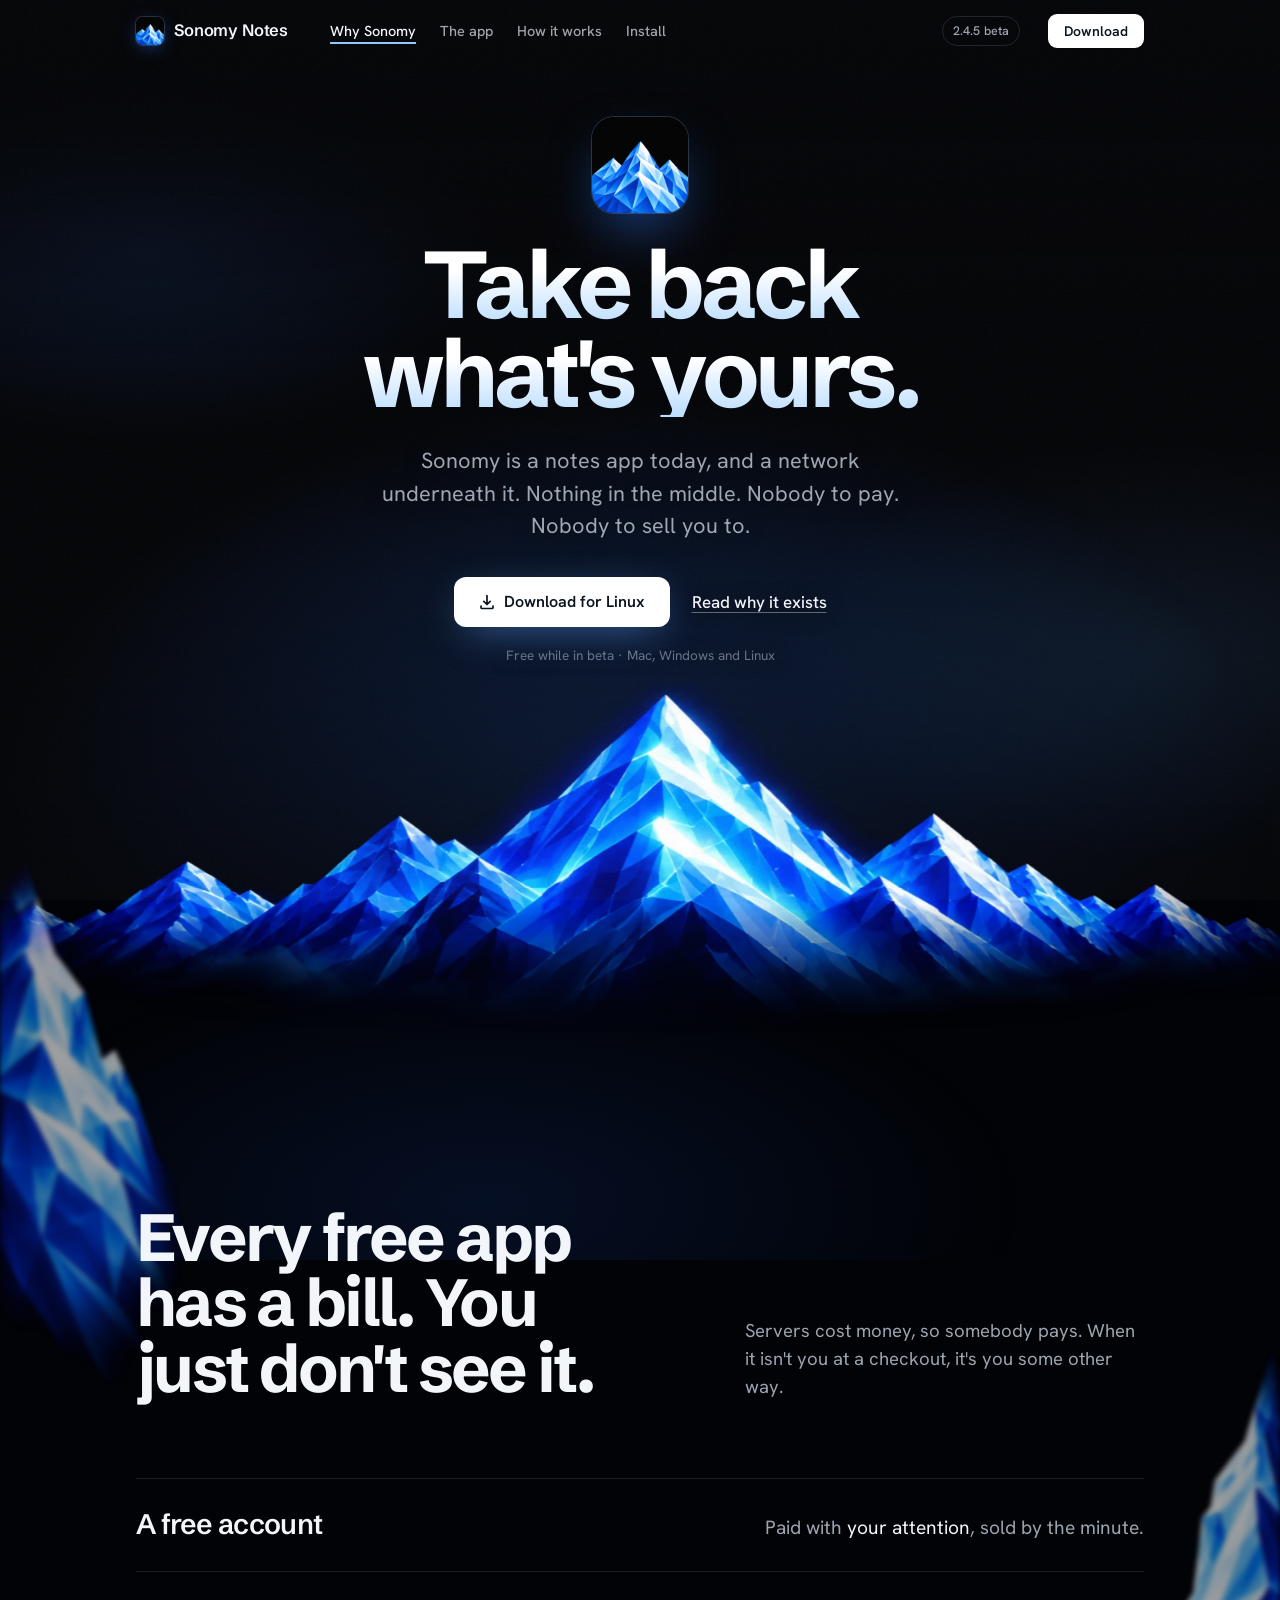
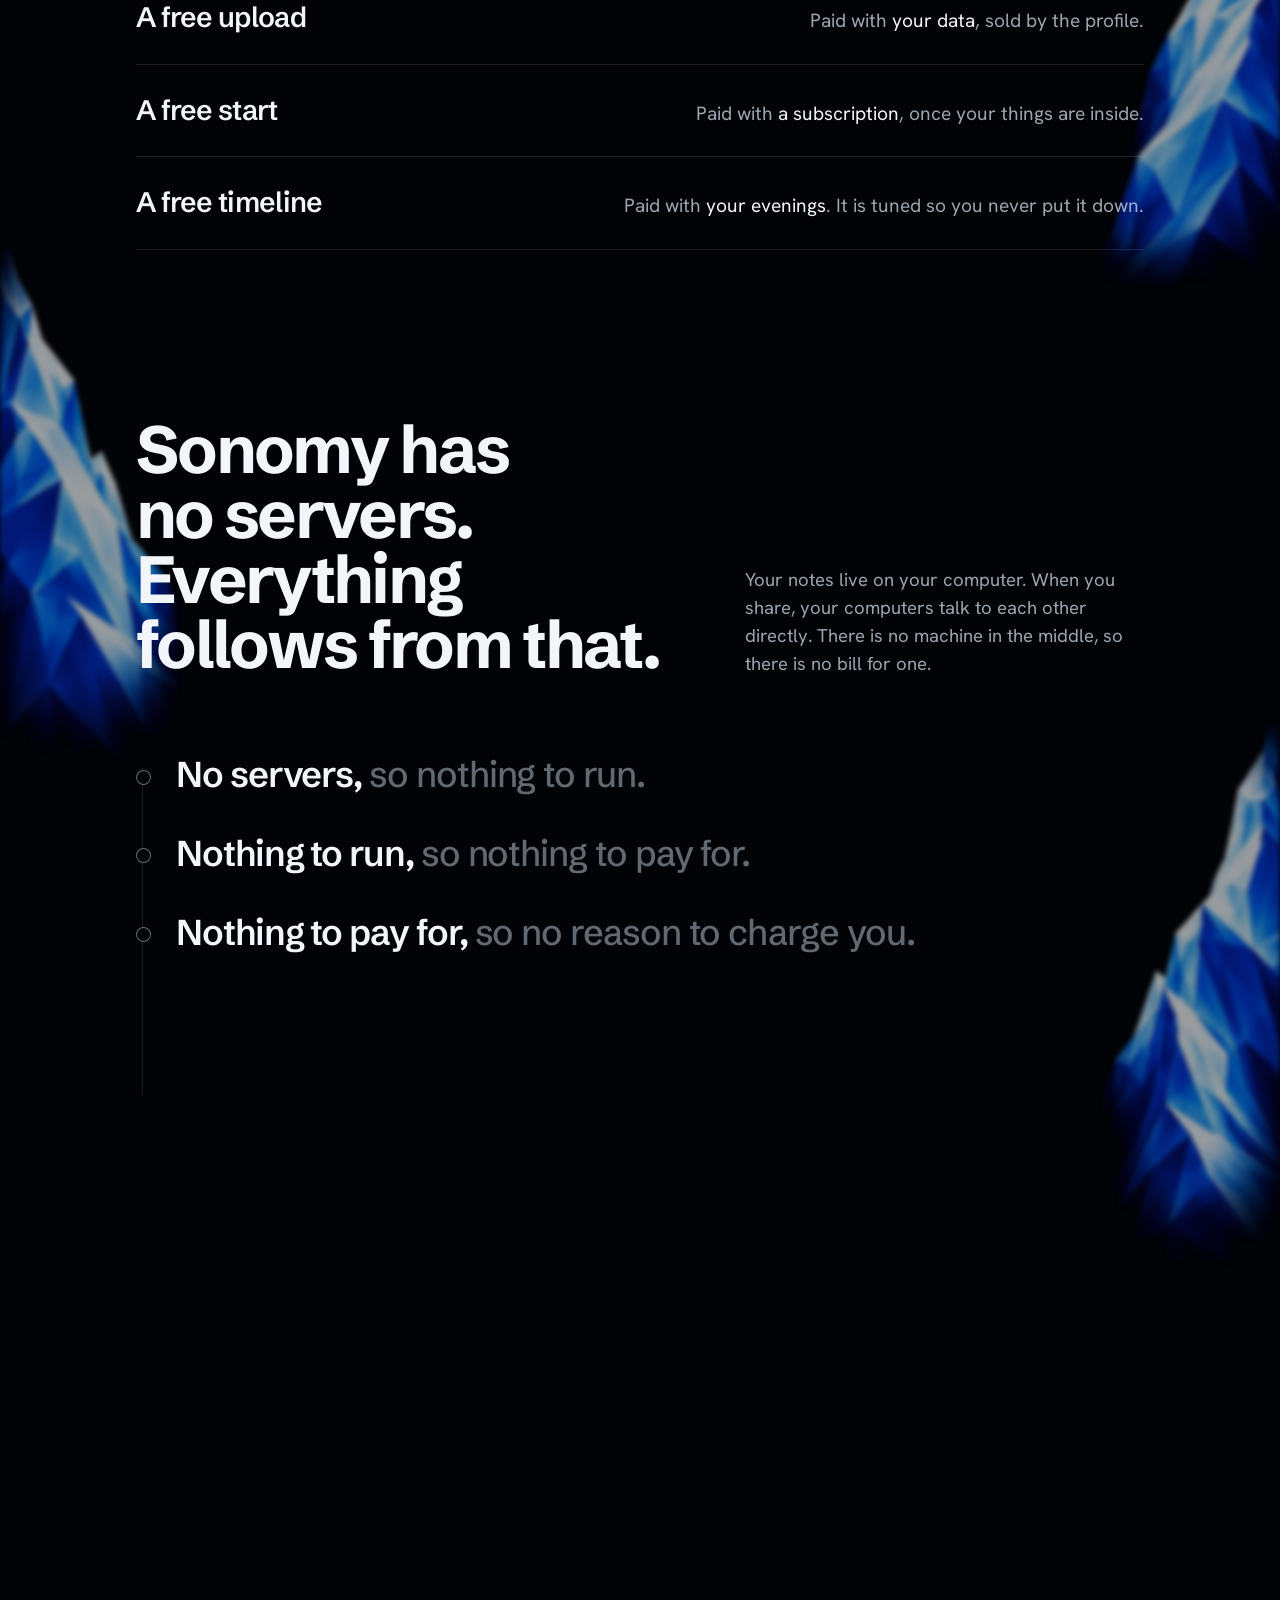
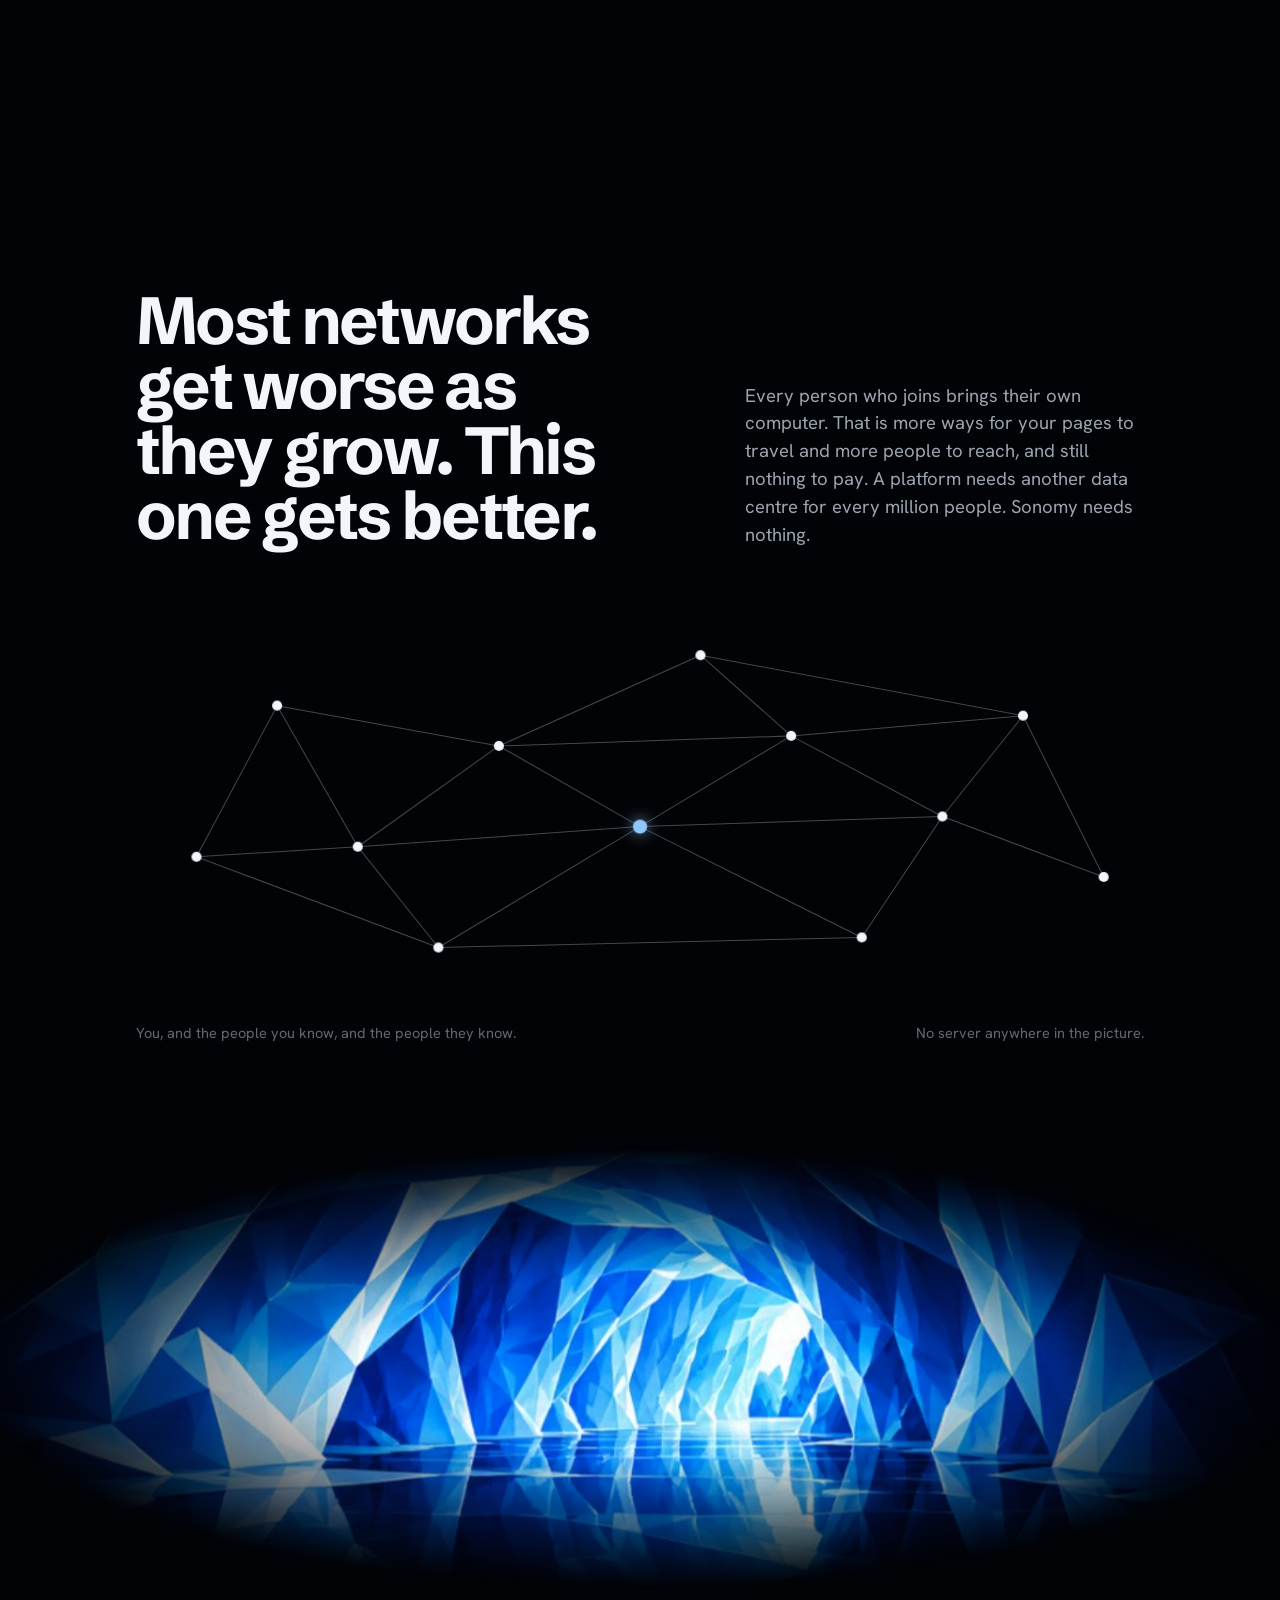
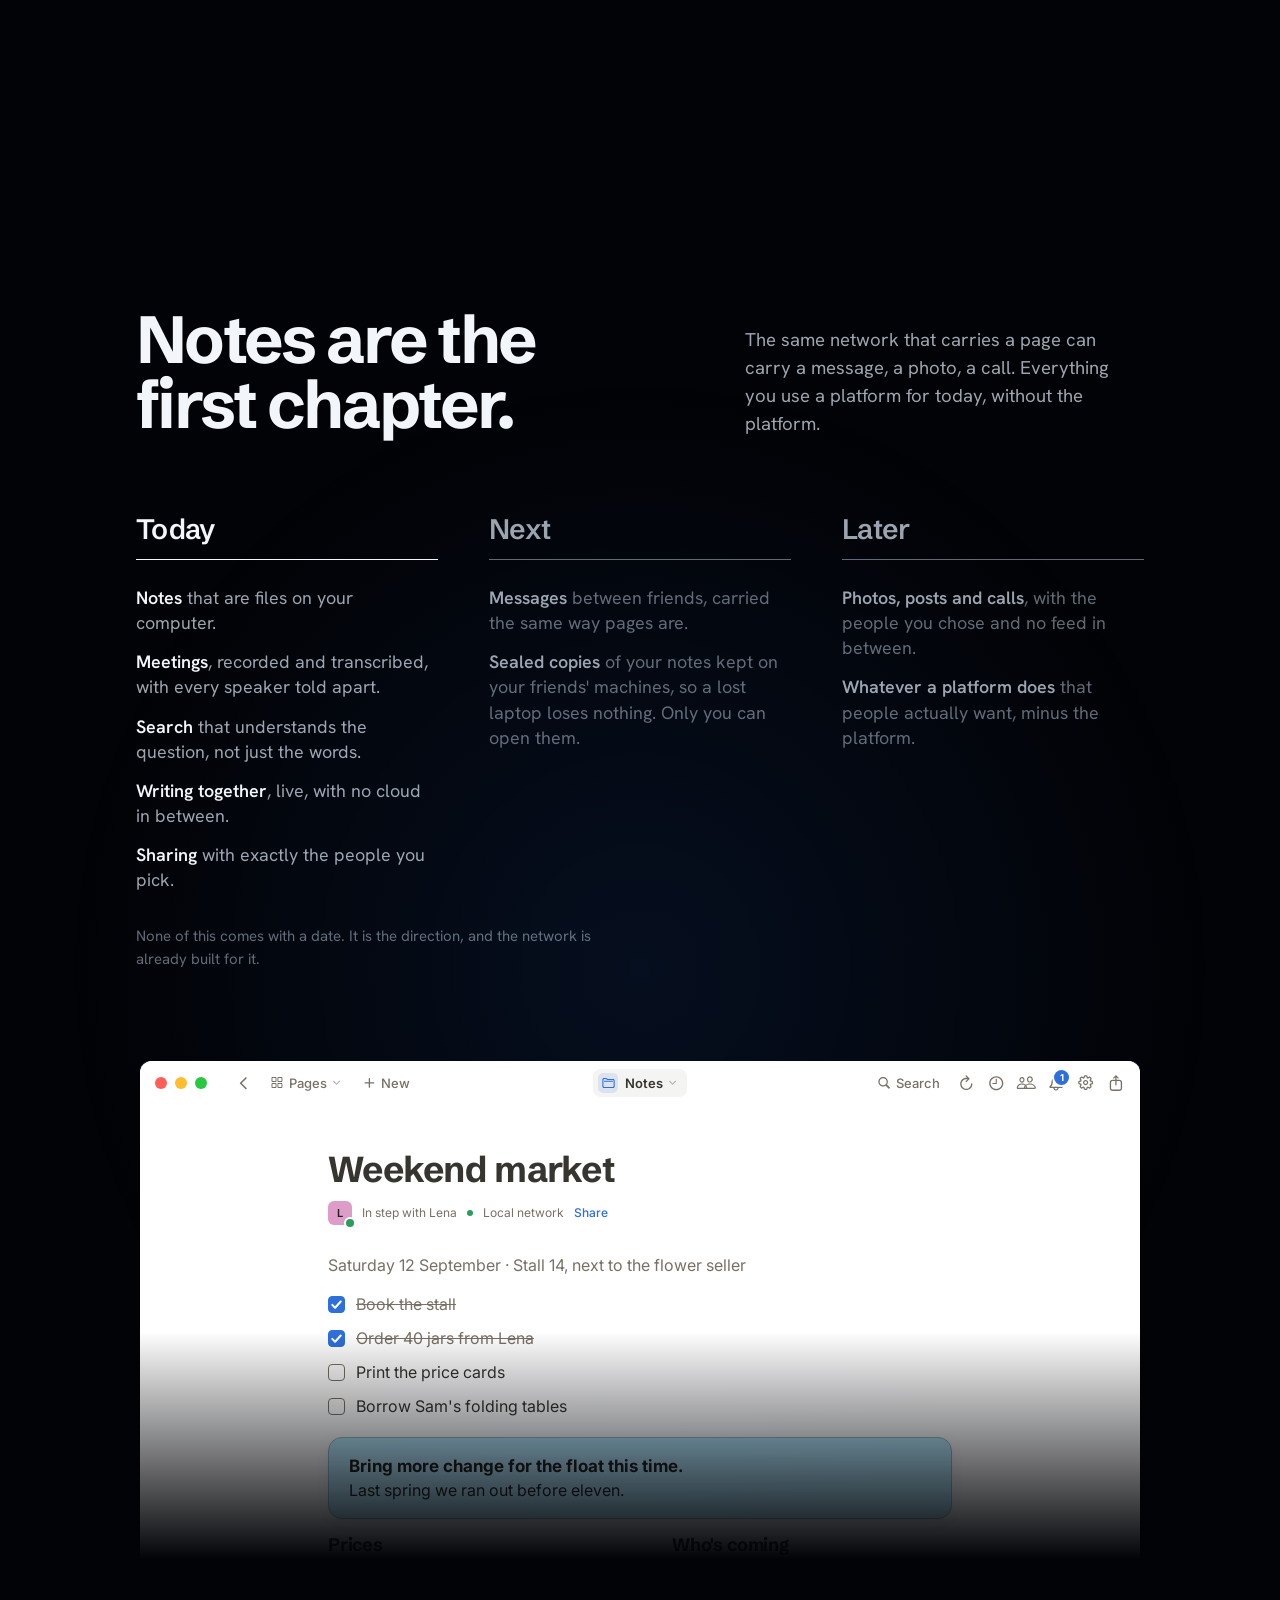
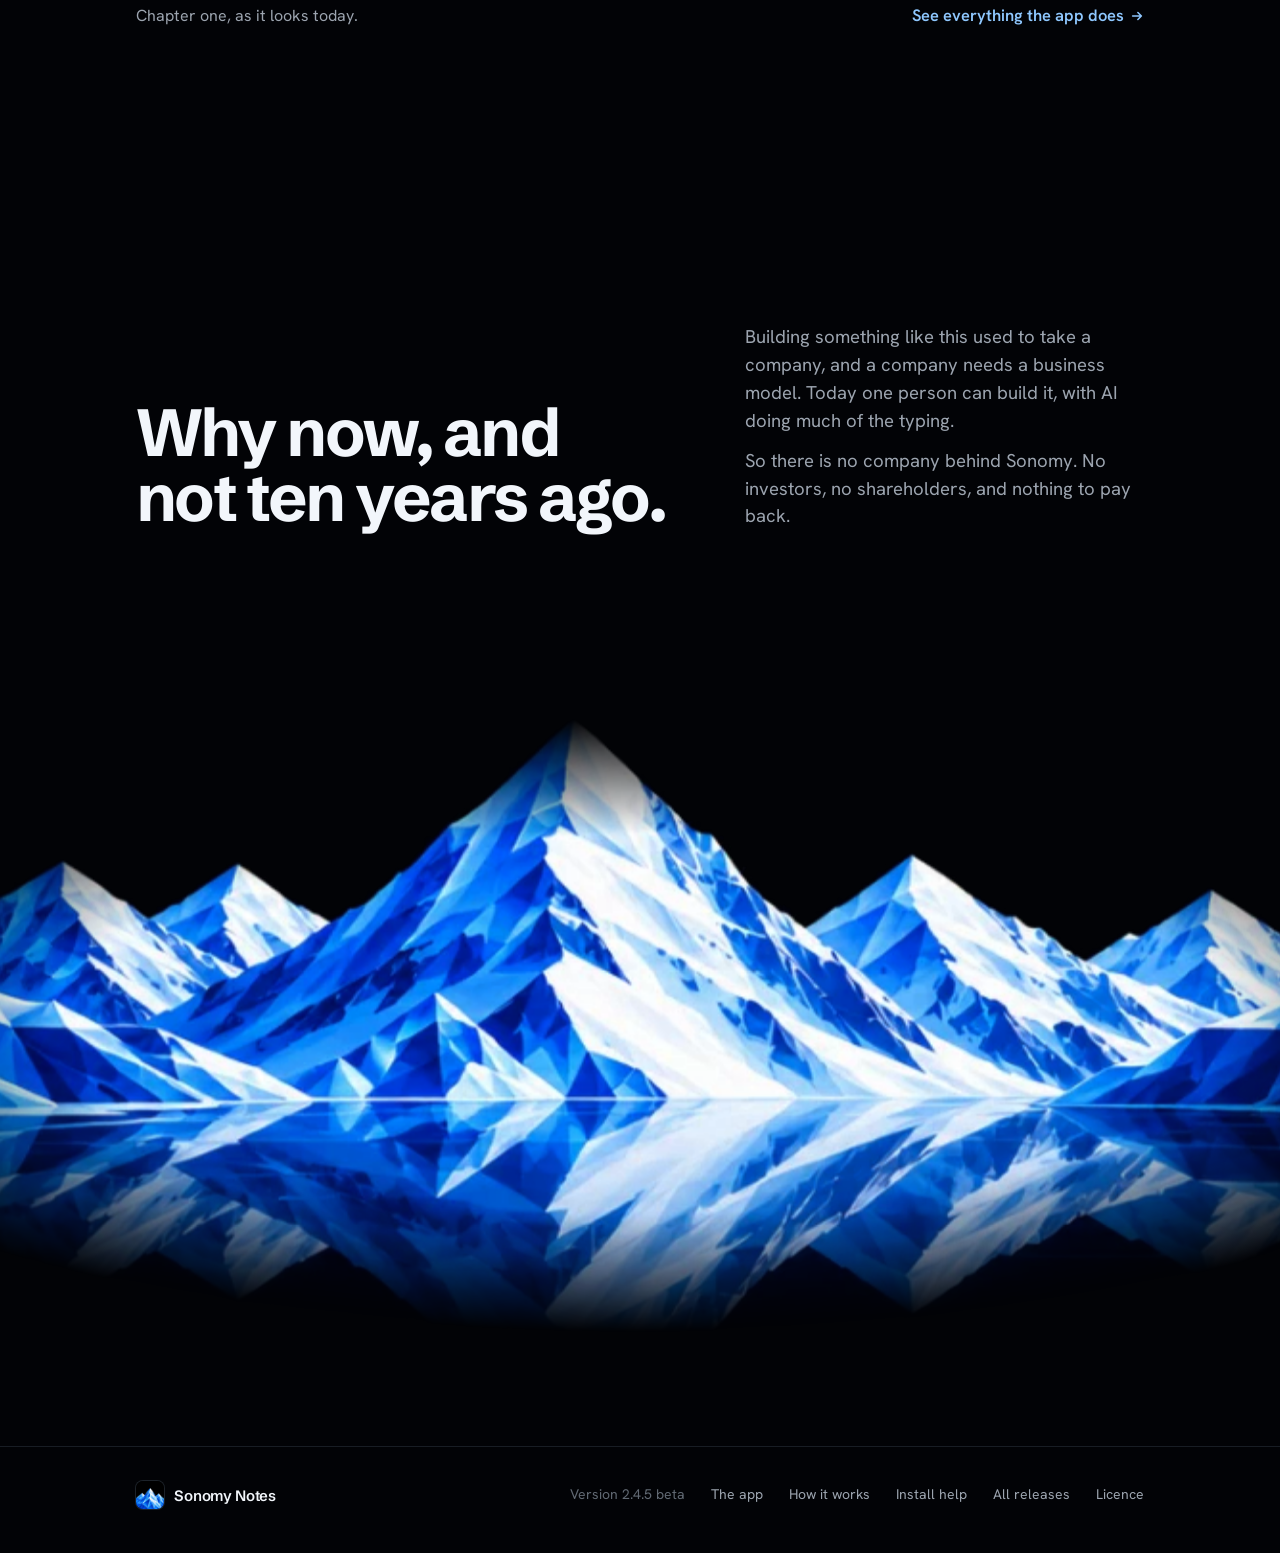
==== commit 5b5b0ad1: "Site: link preview card with the title and one line" ====
--- a/index.html
+++ b/index.html
@@ -8,7 +8,10 @@
 
 <meta property="og:title" content="Sonomy: take back what's yours">
 <meta property="og:description" content="A notes app today, a network underneath. Nothing in the middle. Nobody to pay. Nobody to sell you to.">
-<meta property="og:image" content="assets/summit.jpg">
+<meta property="og:image" content="https://larslagauw.github.io/sonomy-releases/assets/og.png">
+<meta property="og:image:width" content="1200">
+<meta property="og:image:height" content="630">
+<meta name="twitter:image" content="https://larslagauw.github.io/sonomy-releases/assets/og.png">
 <meta property="og:type" content="website">
 <meta name="twitter:card" content="summary_large_image">
 <meta name="theme-color" content="#1a7fd0">
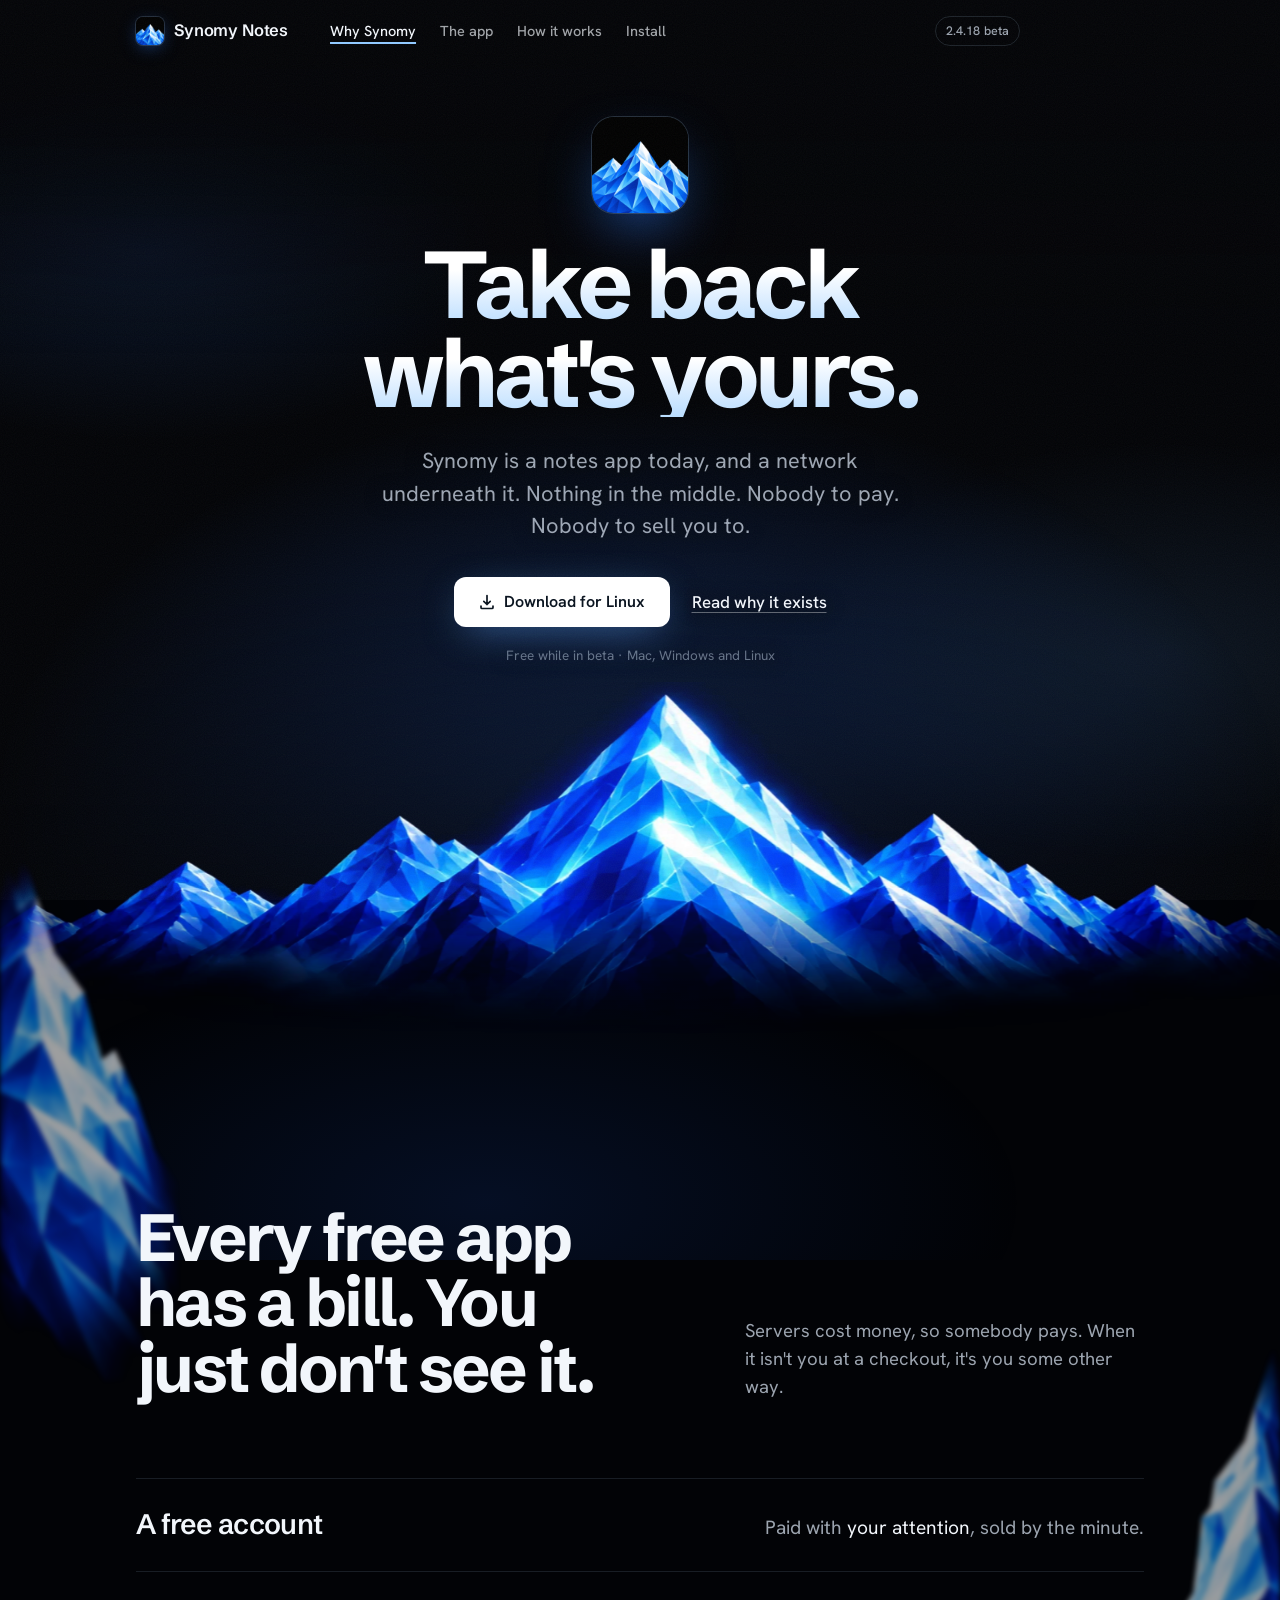
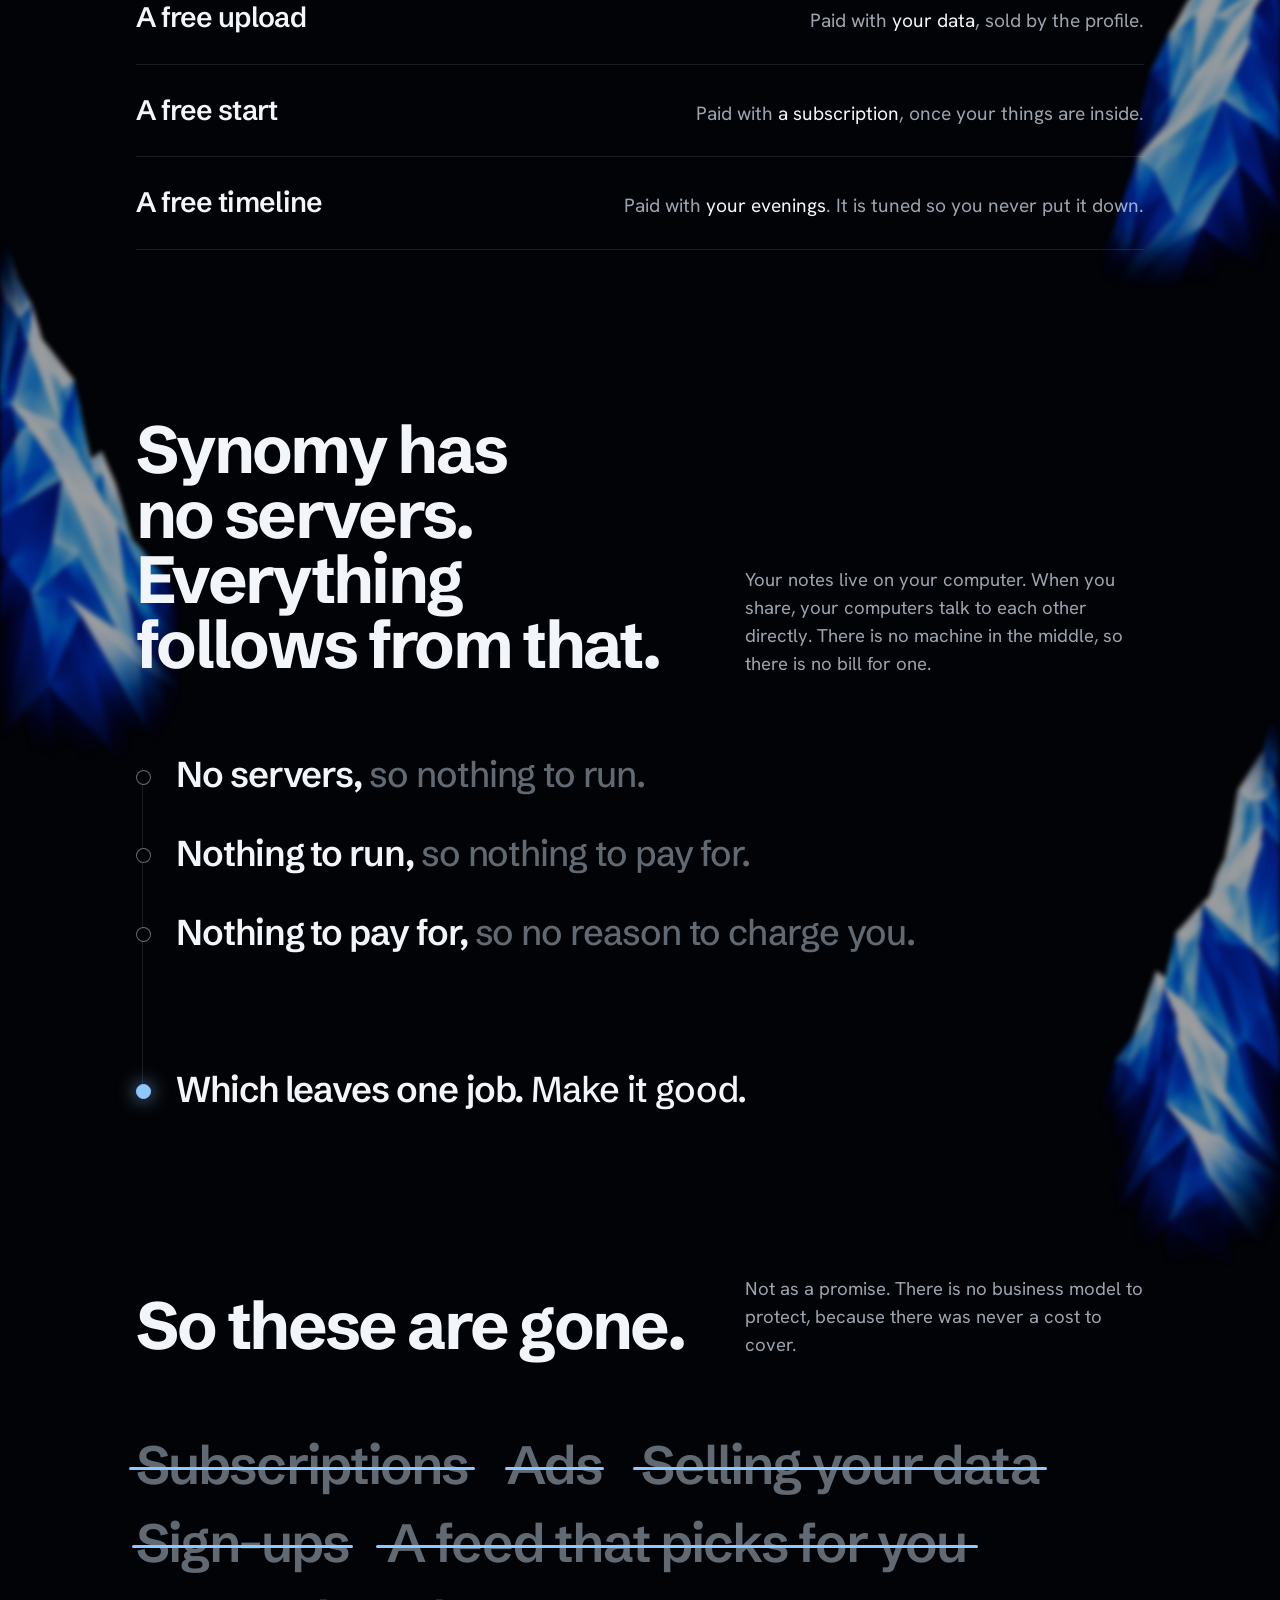
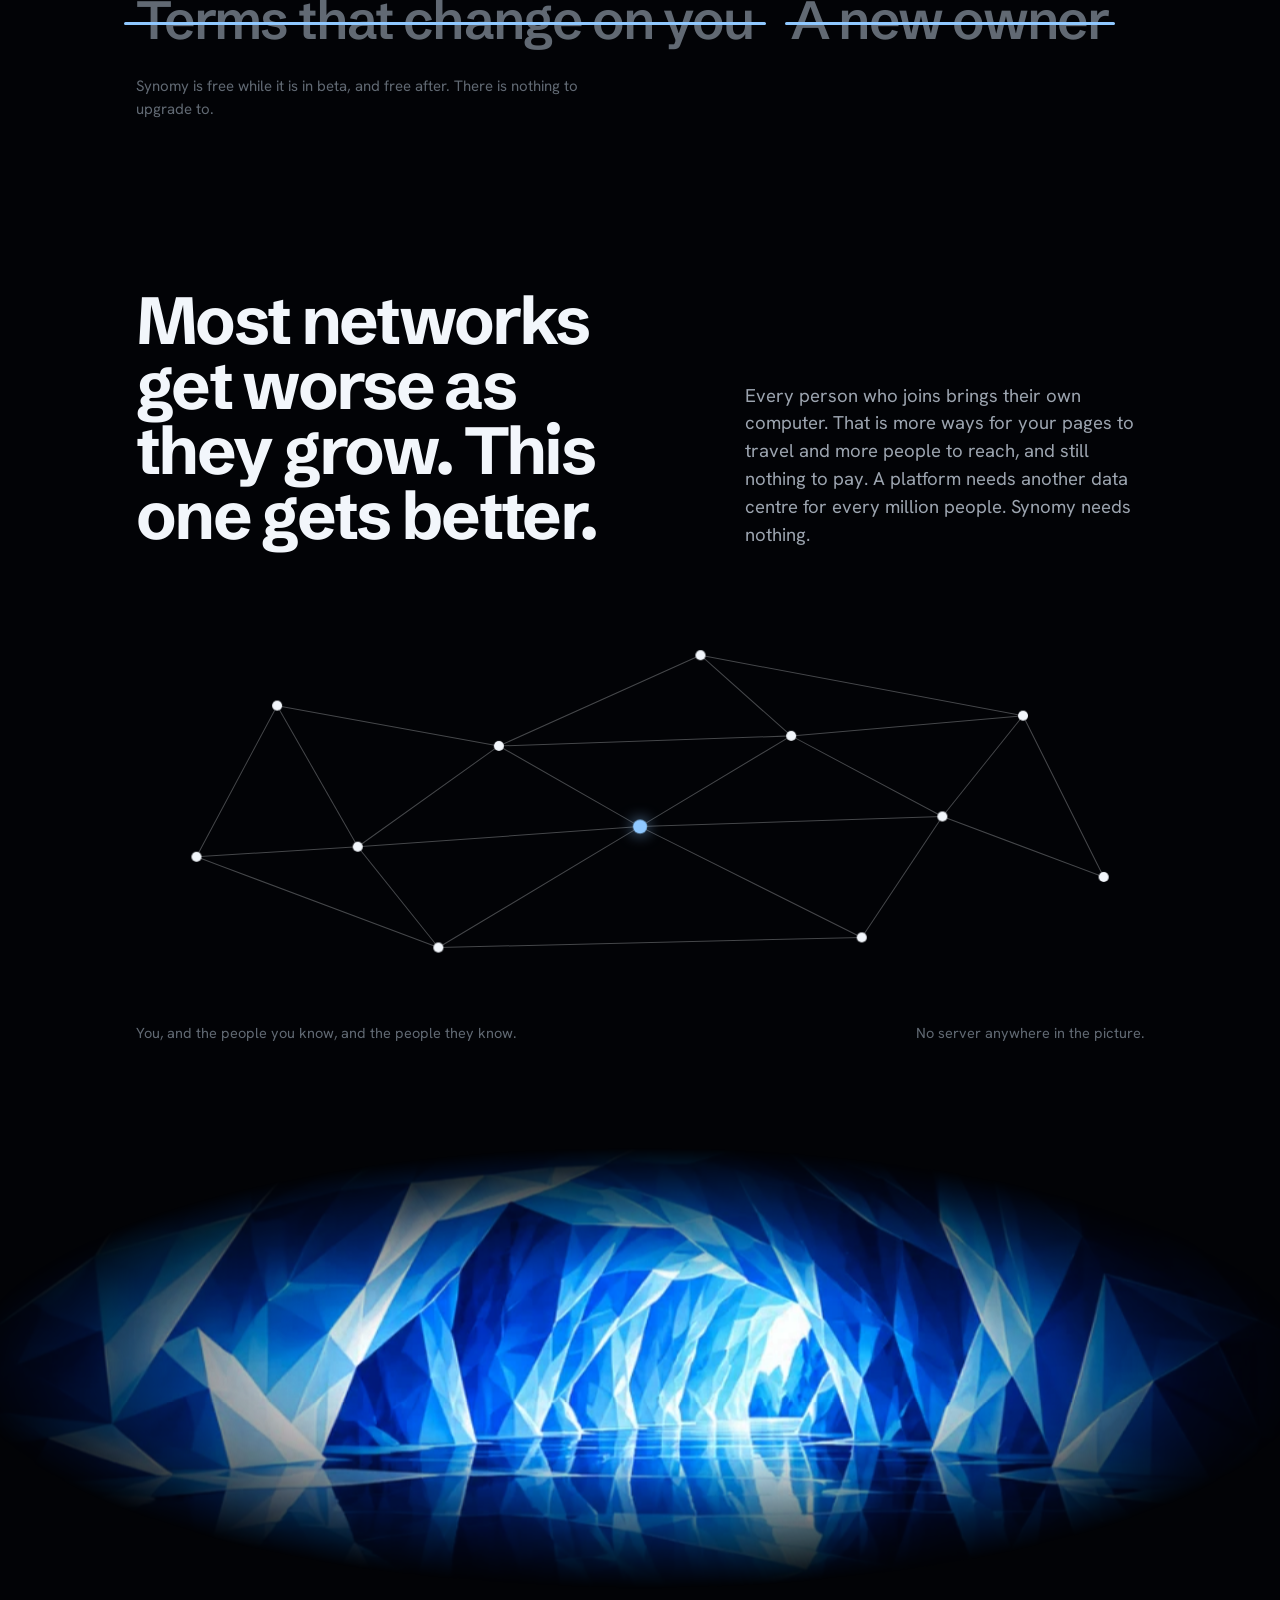
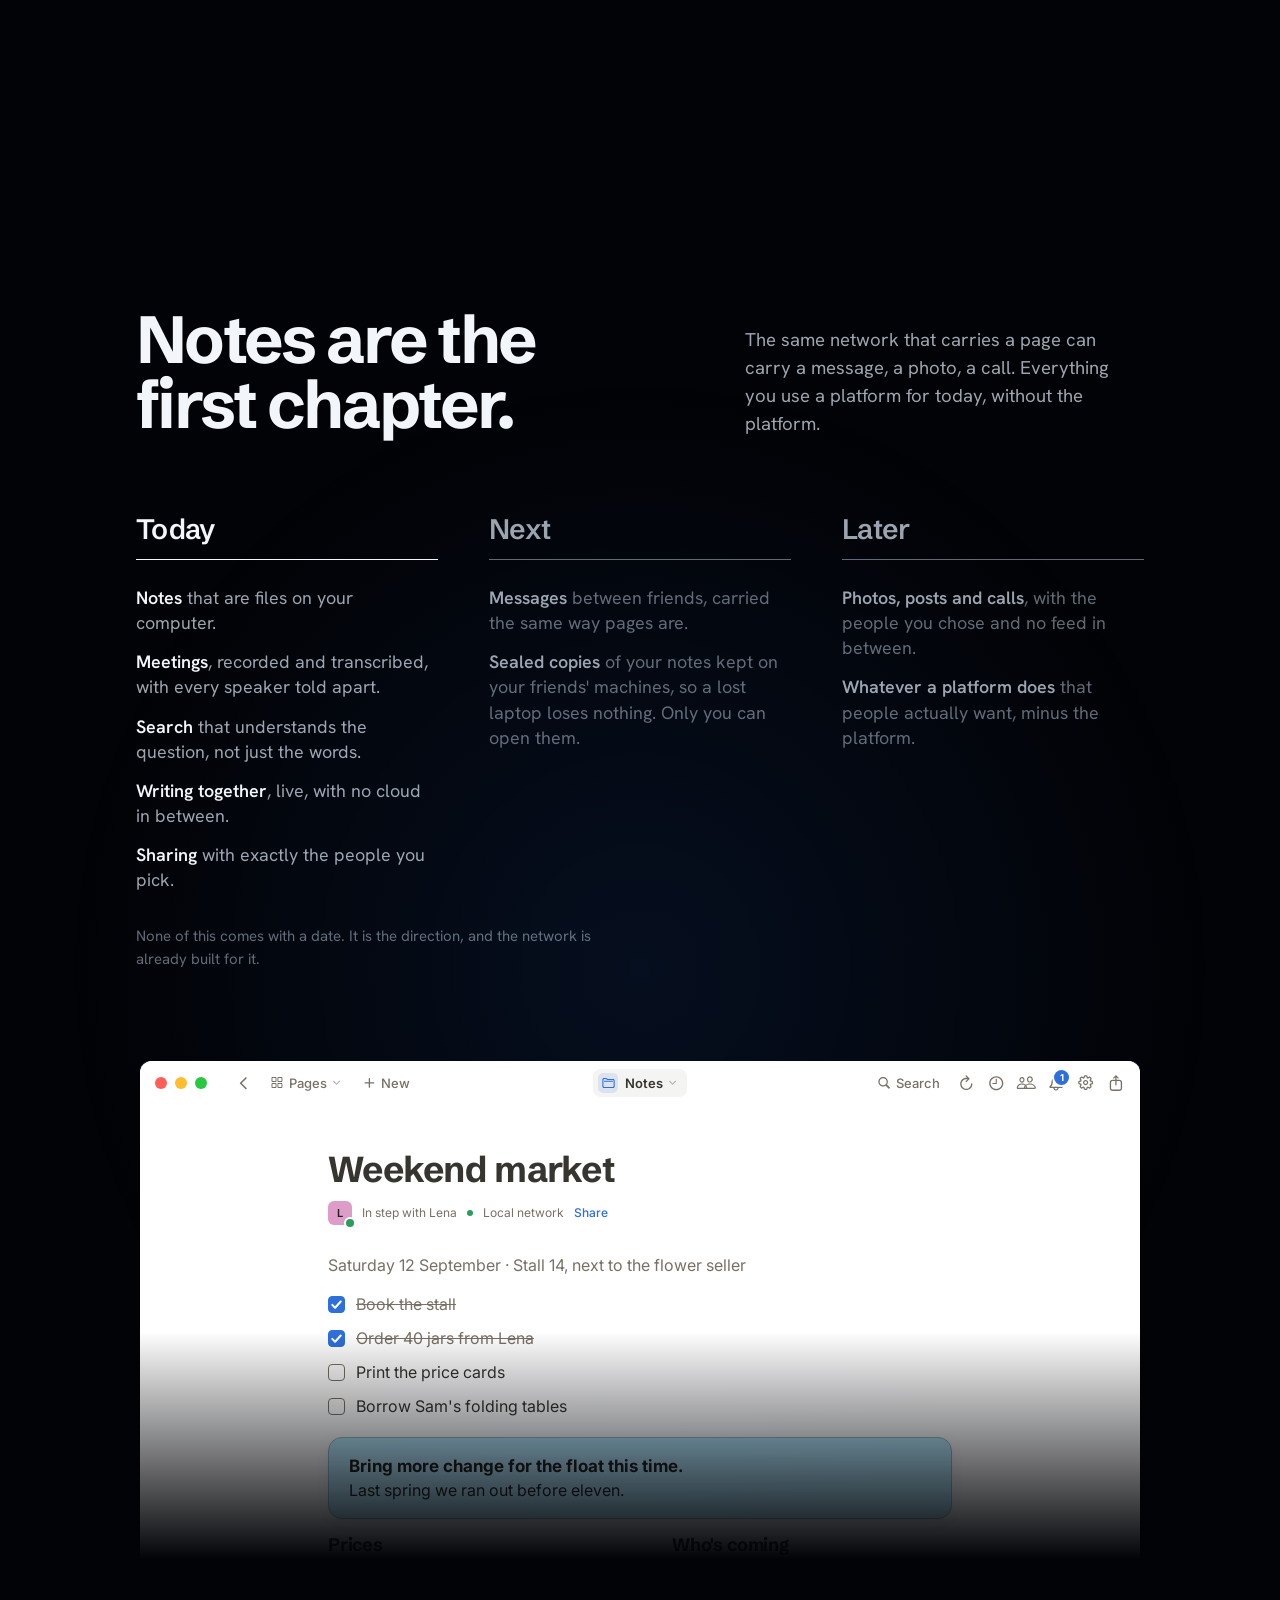
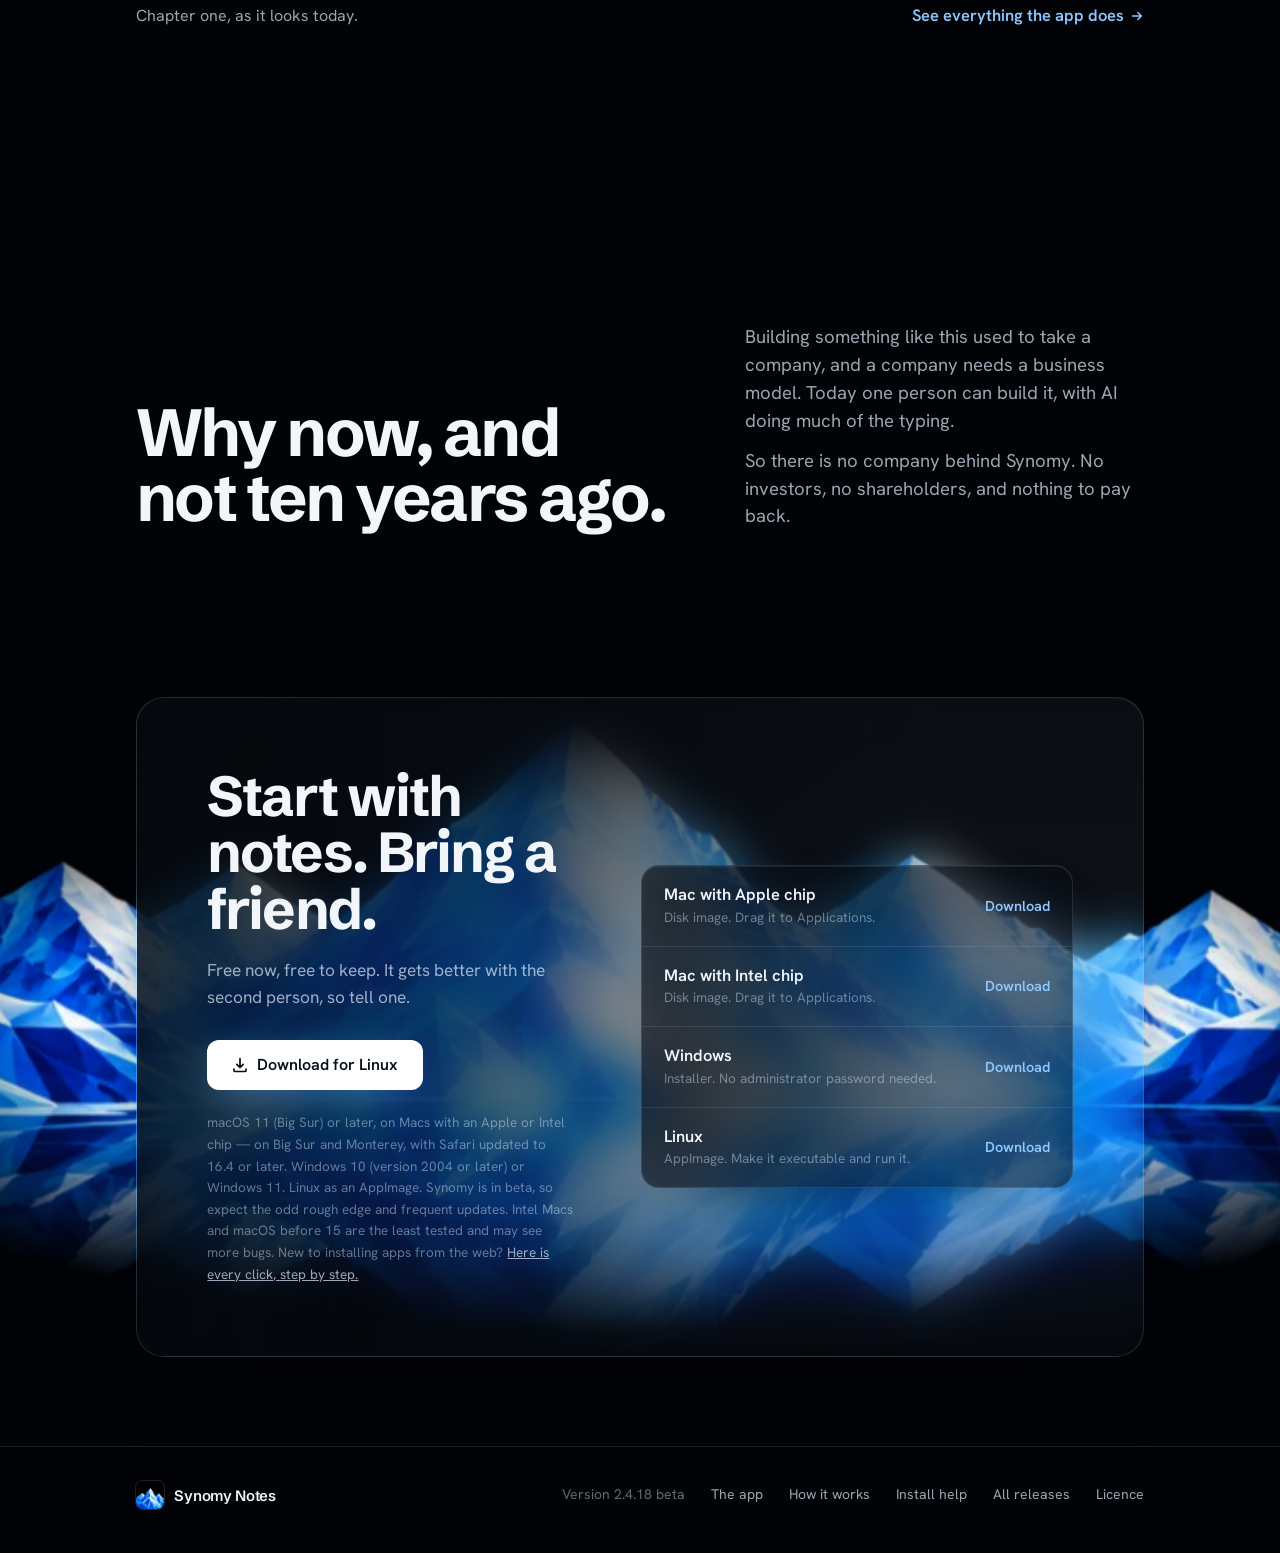
==== commit 415fc257: "Site: Synomy, 2.4.18 beta" ====
--- a/index.html
+++ b/index.html
@@ -3,15 +3,15 @@
 <head>
 <meta charset="utf-8">
 <meta name="viewport" content="width=device-width, initial-scale=1">
-<title>Sonomy: take back what's yours</title>
-<meta name="description" content="Sonomy is a notes app today and a network underneath it. Your computers talk to each other directly, so there is no server, no bill, no subscription, no ads and nobody to sell you to. Notes are the first chapter.">
-
-<meta property="og:title" content="Sonomy: take back what's yours">
+<title>Synomy: take back what's yours</title>
+<meta name="description" content="Synomy is a notes app today and a network underneath it. Your computers talk to each other directly, so there is no server, no bill, no subscription, no ads and nobody to sell you to. Notes are the first chapter.">
+
+<meta property="og:title" content="Synomy: take back what's yours">
 <meta property="og:description" content="A notes app today, a network underneath. Nothing in the middle. Nobody to pay. Nobody to sell you to.">
-<meta property="og:image" content="https://larslagauw.github.io/sonomy-releases/assets/og.png">
+<meta property="og:image" content="https://larslagauw.github.io/synomy-releases/assets/og.png">
 <meta property="og:image:width" content="1200">
 <meta property="og:image:height" content="630">
-<meta name="twitter:image" content="https://larslagauw.github.io/sonomy-releases/assets/og.png">
+<meta name="twitter:image" content="https://larslagauw.github.io/synomy-releases/assets/og.png">
 <meta property="og:type" content="website">
 <meta name="twitter:card" content="summary_large_image">
 <meta name="theme-color" content="#1a7fd0">
@@ -27,7 +27,7 @@
 
 <style>
 /* ------------------------------------------------------------------ The mission page
-   index.html says why Sonomy exists. app.html says what it does; how.html says
+   index.html says why Synomy exists. app.html says what it does; how.html says
    what is underneath. This page is an argument, so it is set like one: a chapter
    is a large statement on the left, one sentence on the right, and one plain
    picture underneath at full width. White type in the night, one ice blue. */
@@ -157,17 +157,17 @@
   <div class="bar-in">
     <a class="mark" href="#top">
       <img src="assets/icon.png" alt="" width="28" height="28">
-      <span>Sonomy Notes</span>
+      <span>Synomy Notes</span>
     </a>
     <nav class="nav" aria-label="Pages">
-      <a class="here" href="index.html">Why Sonomy</a>
+      <a class="here" href="index.html">Why Synomy</a>
       <a href="app.html">The app</a>
       <a href="how.html">How it works</a>
       <a href="install.html">Install</a>
     </nav>
     <div class="bar-sp"></div>
-    <span class="ver" data-version>2.4.5 beta</span>
-    <a class="btn btn-sm btn-bar" id="cta-bar" href="https://github.com/LarsLagauw/sonomy-releases/releases/latest">Download</a>
+    <span class="ver" data-version>2.4.18 beta</span>
+    <a class="btn btn-sm btn-bar" id="cta-bar" href="https://github.com/LarsLagauw/synomy-releases/releases/latest">Download</a>
   </div>
 </header>
 
@@ -185,10 +185,10 @@
         <span>what's yours.</span>
       </h1>
       <p class="hero-lede">
-        Sonomy is a notes app today, and a network underneath it. Nothing in the middle. Nobody to pay. Nobody to sell you to.
+        Synomy is a notes app today, and a network underneath it. Nothing in the middle. Nobody to pay. Nobody to sell you to.
       </p>
       <div class="hero-cta">
-        <a class="btn btn-light" id="cta-main" href="https://github.com/LarsLagauw/sonomy-releases/releases/latest">
+        <a class="btn btn-light" id="cta-main" href="https://github.com/LarsLagauw/synomy-releases/releases/latest">
           <svg viewBox="0 0 16 16" fill="none" stroke="currentColor" stroke-width="1.7" stroke-linecap="round" stroke-linejoin="round" aria-hidden="true"><path d="M8 1.5v9m0 0 3.2-3.2M8 10.5 4.8 7.3M2 12v1.5a1 1 0 0 0 1 1h10a1 1 0 0 0 1-1V12"/></svg>
           <span id="cta-main-label">Download the latest version</span>
         </a>
@@ -221,7 +221,7 @@
   <section class="ch" id="chain">
     <div class="wrap">
       <div class="ch-head">
-        <h2 class="rv">Sonomy has no servers. Everything follows from that.</h2>
+        <h2 class="rv">Synomy has no servers. Everything follows from that.</h2>
         <p class="rv" style="--d:80ms">Your notes live on your computer. When you share, your computers talk to each other directly. There is no machine in the middle, so there is no bill for one.</p>
       </div>
       <div class="ch-vis">
@@ -253,7 +253,7 @@
           <li style="--i:5">Terms that change on you</li>
           <li style="--i:6">A new owner</li>
         </ul>
-        <p class="ch-fine rv" style="--d:200ms">Sonomy is free while it is in beta, and free after. There is nothing to upgrade to.</p>
+        <p class="ch-fine rv" style="--d:200ms">Synomy is free while it is in beta, and free after. There is nothing to upgrade to.</p>
       </div>
     </div>
   </section>
@@ -263,7 +263,7 @@
     <div class="wrap">
       <div class="ch-head">
         <h2 class="rv">Most networks get worse as they grow. This one gets better.</h2>
-        <p class="rv" style="--d:80ms">Every person who joins brings their own computer. That is more ways for your pages to travel and more people to reach, and still nothing to pay. A platform needs another data centre for every million people. Sonomy needs nothing.</p>
+        <p class="rv" style="--d:80ms">Every person who joins brings their own computer. That is more ways for your pages to travel and more people to reach, and still nothing to pay. A platform needs another data centre for every million people. Synomy needs nothing.</p>
       </div>
       <div class="ch-vis grow-wrap rv" data-vig>
         <svg class="grow" viewBox="0 0 1000 380" aria-hidden="true">
@@ -404,7 +404,7 @@
             </div>
 
           </div>
-          <span class="a-ver" data-version>2.4.5 beta</span>
+          <span class="a-ver" data-version>2.4.18 beta</span>
         </div>
       </div>
     </div>
@@ -426,7 +426,7 @@
         <h2 class="rv">Why now, and not ten years ago.</h2>
         <div>
           <p class="rv" style="--d:80ms">Building something like this used to take a company, and a company needs a business model. Today one person can build it, with AI doing much of the typing.</p>
-          <p class="rv" style="--d:160ms">So there is no company behind Sonomy. No investors, no shareholders, and nothing to pay back.</p>
+          <p class="rv" style="--d:160ms">So there is no company behind Synomy. No investors, no shareholders, and nothing to pay back.</p>
         </div>
       </div>
     </div>
@@ -442,26 +442,26 @@
         <div>
           <h2>Start with notes. Bring a friend.</h2>
           <p class="lede">Free now, free to keep. It gets better with the second person, so tell one.</p>
-          <a class="btn btn-light" id="cta-get" href="https://github.com/LarsLagauw/sonomy-releases/releases/latest">
+          <a class="btn btn-light" id="cta-get" href="https://github.com/LarsLagauw/synomy-releases/releases/latest">
             <svg viewBox="0 0 16 16" fill="none" stroke="currentColor" stroke-width="1.7" stroke-linecap="round" stroke-linejoin="round" aria-hidden="true"><path d="M8 1.5v9m0 0 3.2-3.2M8 10.5 4.8 7.3M2 12v1.5a1 1 0 0 0 1 1h10a1 1 0 0 0 1-1V12"/></svg>
             <span id="cta-get-label">Download the latest version</span>
           </a>
-          <p class="req">macOS 11 (Big Sur) or later, on Macs with an Apple or Intel chip &mdash; on Big Sur and Monterey, with Safari updated to 16.4 or later. Windows 10 (version 2004 or later) or Windows 11. Linux as an AppImage. Sonomy is in beta, so expect the odd rough edge and frequent updates. Intel Macs and macOS before 15 are the least tested and may see more bugs. New to installing apps from the web? <a href="install.html">Here is every click, step by step.</a></p>
+          <p class="req">macOS 11 (Big Sur) or later, on Macs with an Apple or Intel chip &mdash; on Big Sur and Monterey, with Safari updated to 16.4 or later. Windows 10 (version 2004 or later) or Windows 11. Linux as an AppImage. Synomy is in beta, so expect the odd rough edge and frequent updates. Intel Macs and macOS before 15 are the least tested and may see more bugs. New to installing apps from the web? <a href="install.html">Here is every click, step by step.</a></p>
         </div>
         <div class="plats" id="plats">
-          <a class="plat" data-os="macos" data-arch="arm64" href="https://github.com/LarsLagauw/sonomy-releases/releases/latest">
+          <a class="plat" data-os="macos" data-arch="arm64" href="https://github.com/LarsLagauw/synomy-releases/releases/latest">
             <div><div class="os">Mac with Apple chip</div><div class="file" data-file>Disk image. Drag it to Applications.</div></div>
             <span class="go">Download<b data-size></b></span>
           </a>
-          <a class="plat" data-os="macos" data-arch="x86_64" href="https://github.com/LarsLagauw/sonomy-releases/releases/latest">
+          <a class="plat" data-os="macos" data-arch="x86_64" href="https://github.com/LarsLagauw/synomy-releases/releases/latest">
             <div><div class="os">Mac with Intel chip</div><div class="file" data-file>Disk image. Drag it to Applications.</div></div>
             <span class="go">Download<b data-size></b></span>
           </a>
-          <a class="plat" data-os="windows" href="https://github.com/LarsLagauw/sonomy-releases/releases/latest">
+          <a class="plat" data-os="windows" href="https://github.com/LarsLagauw/synomy-releases/releases/latest">
             <div><div class="os">Windows</div><div class="file" data-file>Installer. No administrator password needed.</div></div>
             <span class="go">Download<b data-size></b></span>
           </a>
-          <a class="plat" data-os="linux" href="https://github.com/LarsLagauw/sonomy-releases/releases/latest">
+          <a class="plat" data-os="linux" href="https://github.com/LarsLagauw/synomy-releases/releases/latest">
             <div><div class="os">Linux</div><div class="file" data-file>AppImage. Make it executable and run it.</div></div>
             <span class="go">Download<b data-size></b></span>
           </a>
@@ -473,14 +473,14 @@
 
 <footer class="foot">
   <div class="wrap foot-in">
-    <a class="mark" href="#top"><img src="assets/icon.png" alt="" width="28" height="28"><span>Sonomy Notes</span></a>
+    <a class="mark" href="#top"><img src="assets/icon.png" alt="" width="28" height="28"><span>Synomy Notes</span></a>
     <span class="fsp"></span>
-    <span>Version <span data-version>2.4.5 beta</span></span>
+    <span>Version <span data-version>2.4.18 beta</span></span>
     <a href="app.html">The app</a>
     <a href="how.html">How it works</a>
     <a href="install.html">Install help</a>
-    <a href="https://github.com/LarsLagauw/sonomy-releases/releases">All releases</a>
-    <a href="https://github.com/LarsLagauw/sonomy-releases/blob/main/EULA.md">Licence</a>
+    <a href="https://github.com/LarsLagauw/synomy-releases/releases">All releases</a>
+    <a href="https://github.com/LarsLagauw/synomy-releases/blob/main/EULA.md">Licence</a>
   </div>
 </footer>
 
--- a/assets/site.css
+++ b/assets/site.css
@@ -1,4 +1,4 @@
-/* Sonomy Notes — the site. One stylesheet for index.html and how.html.
+/* Synomy Notes — the site. One stylesheet for index.html and how.html.
 
    Two halves. The first is the page itself: type, the night, the bar, the range,
    the download card. The second is the mockup system: every picture of the app
